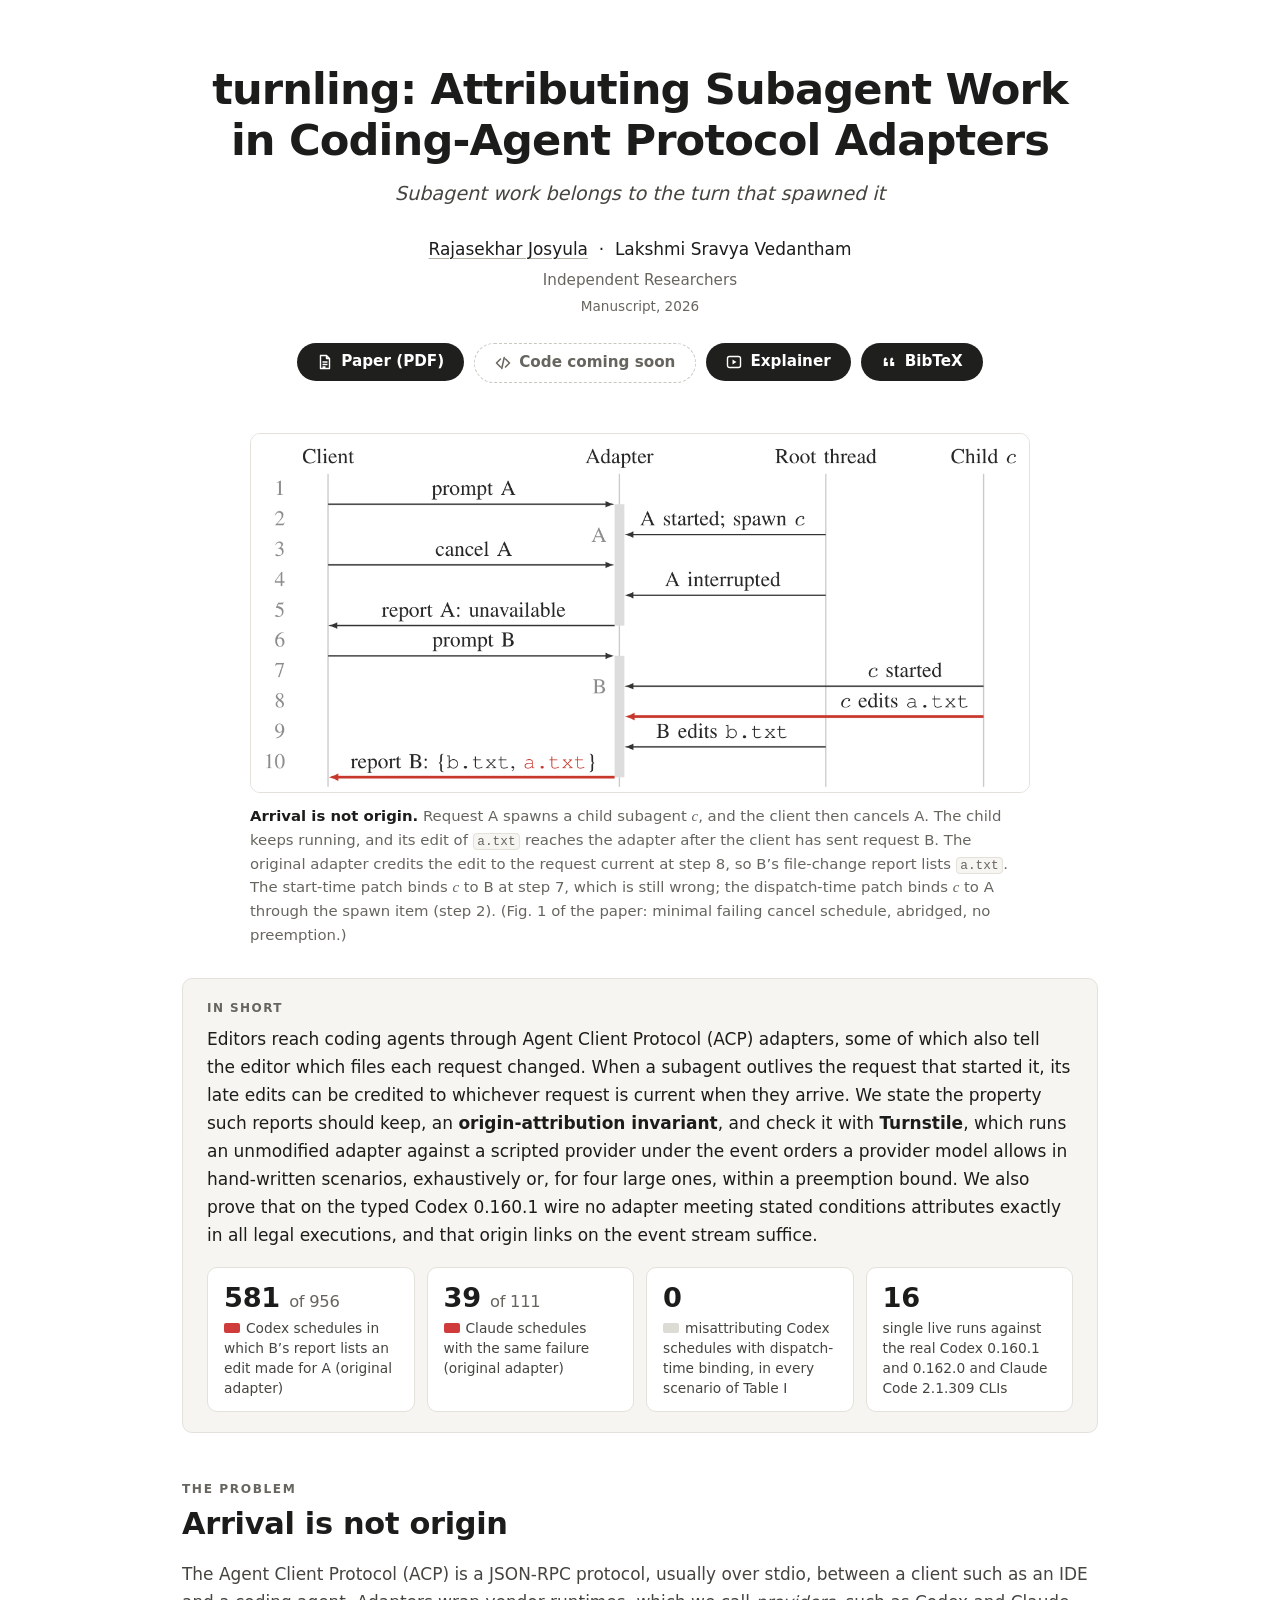
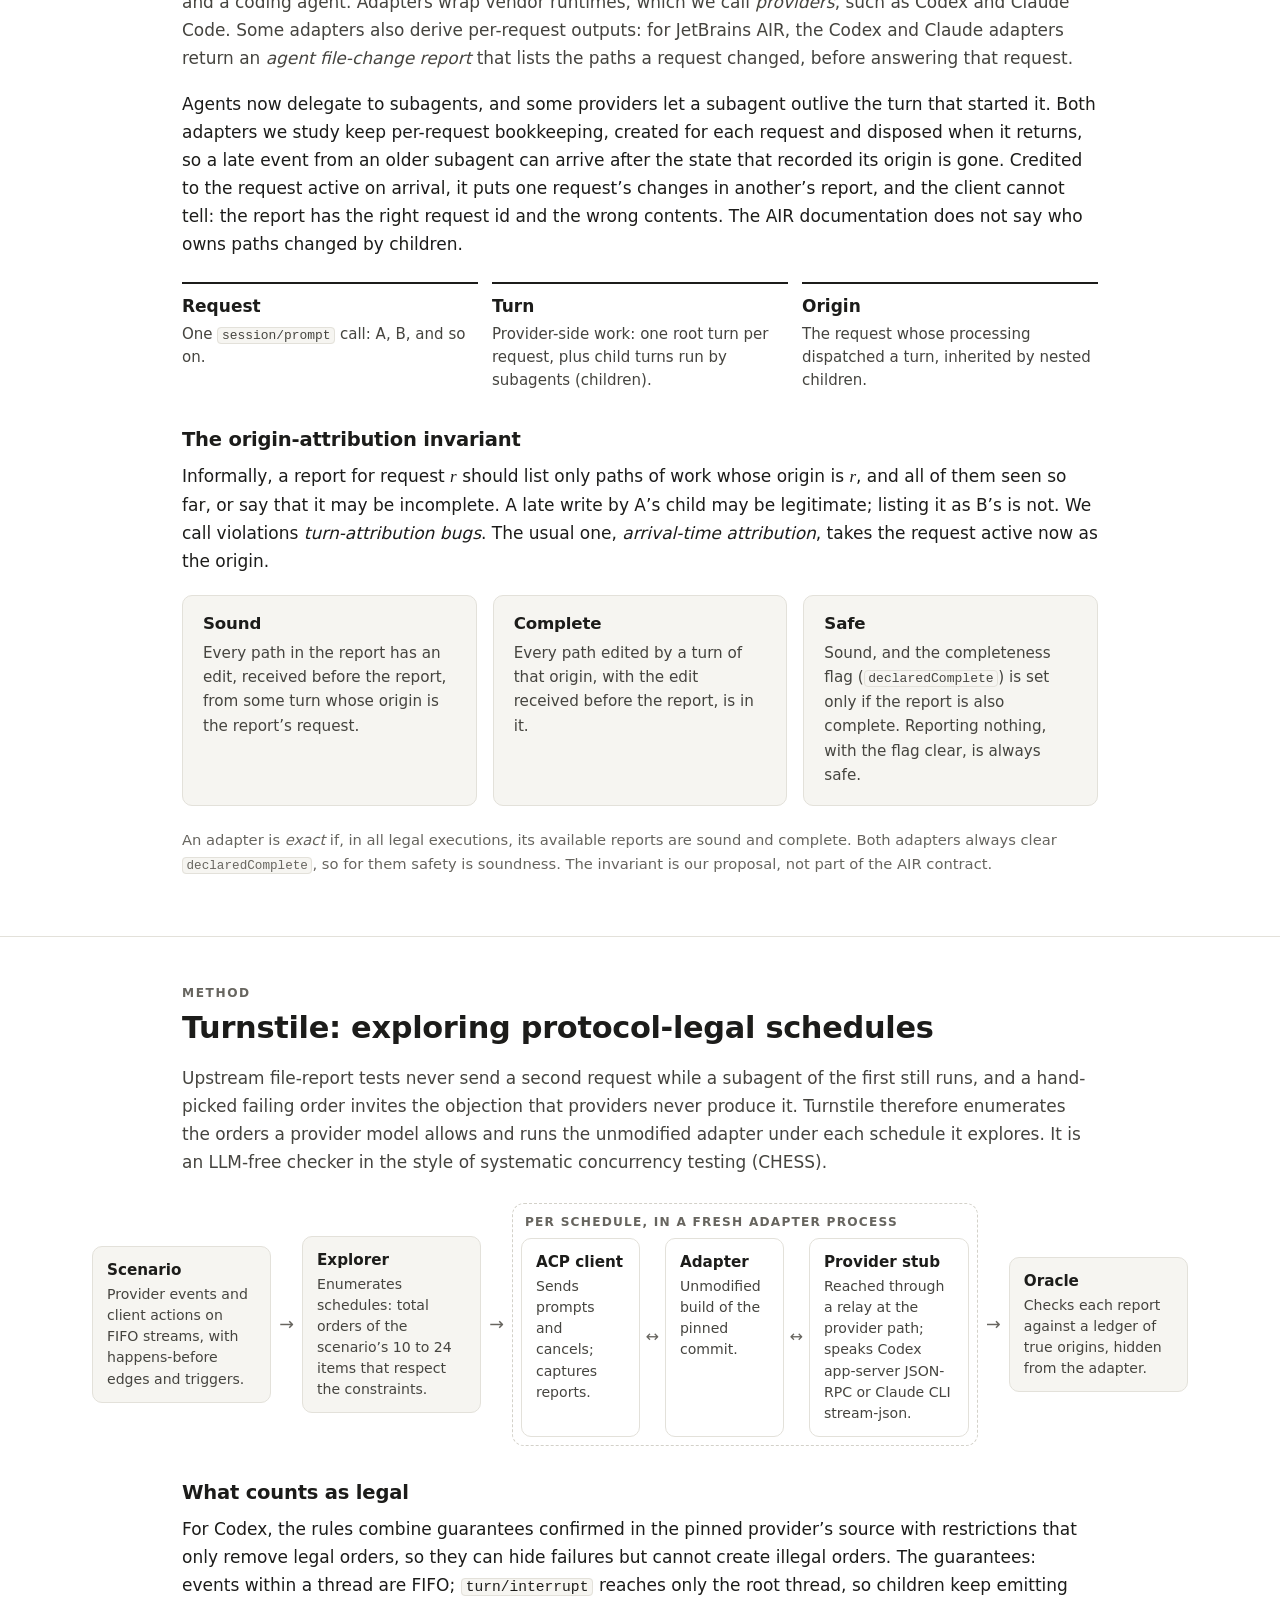
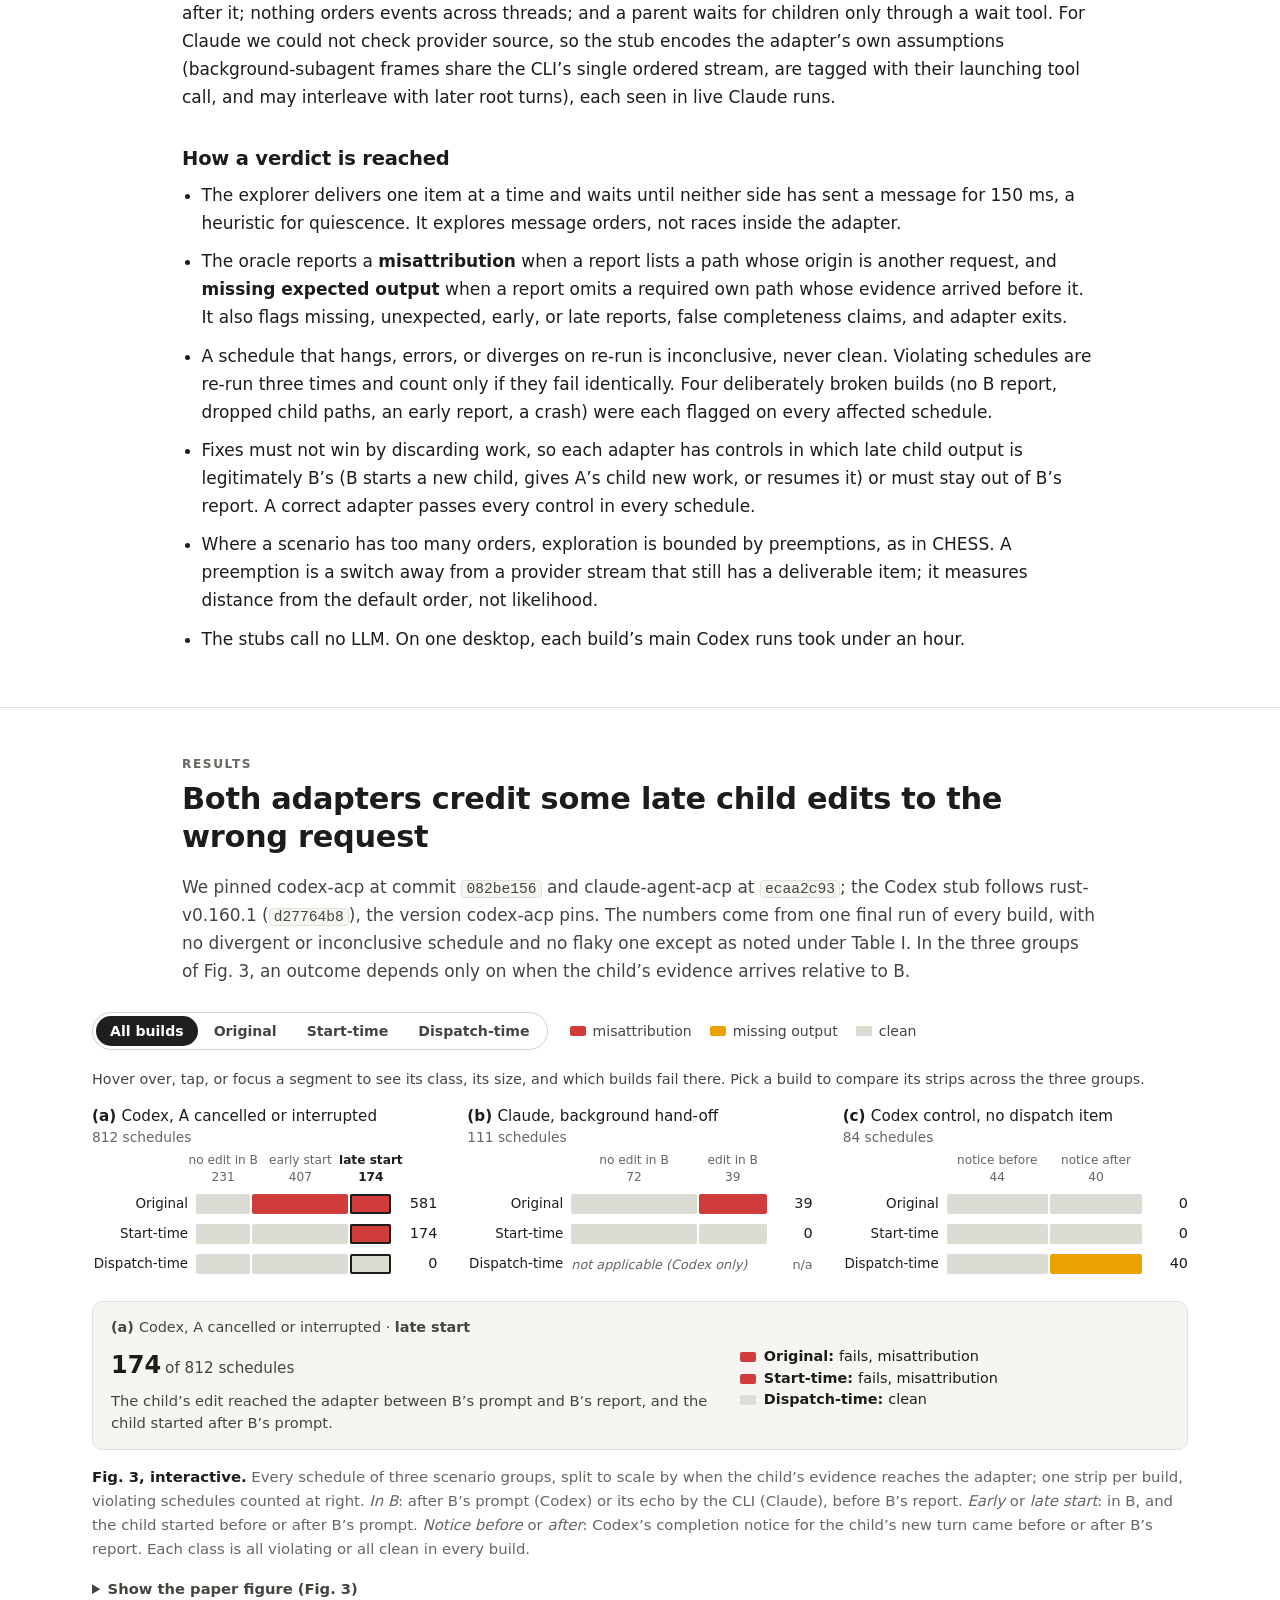
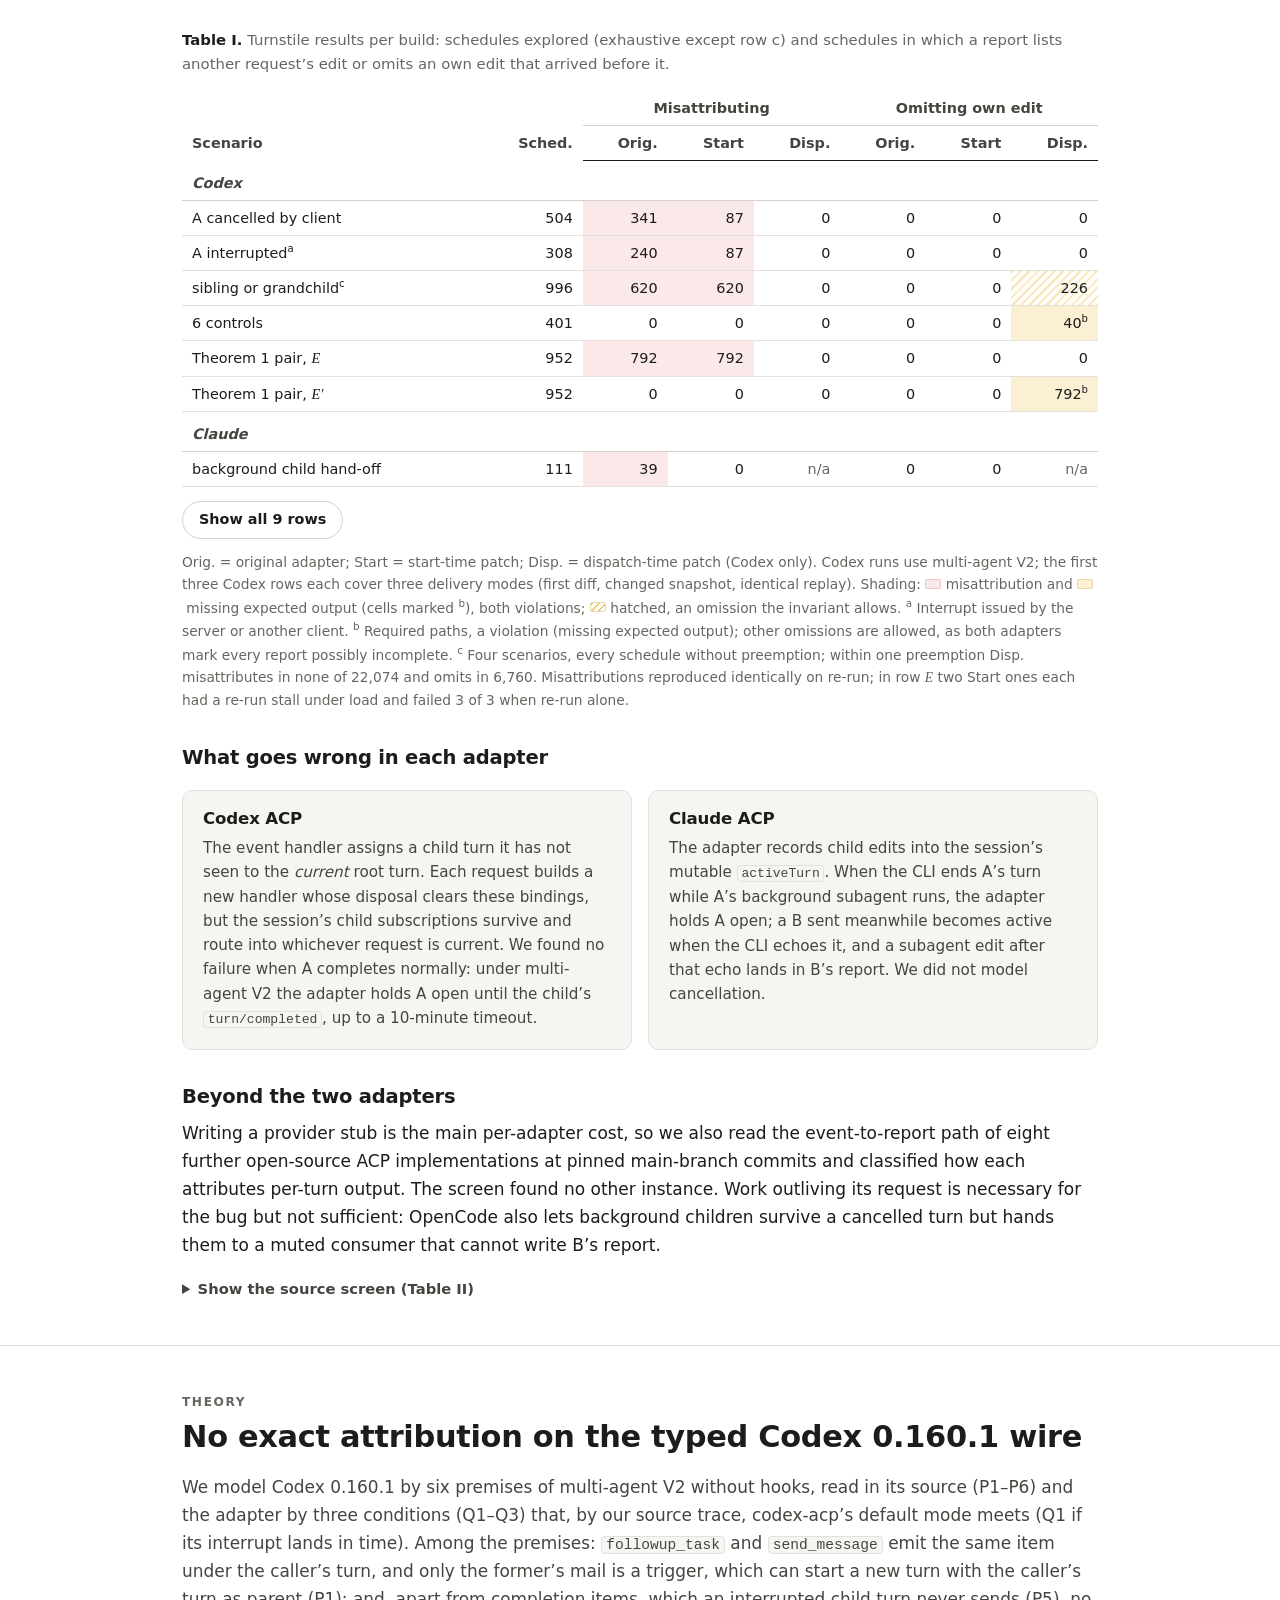
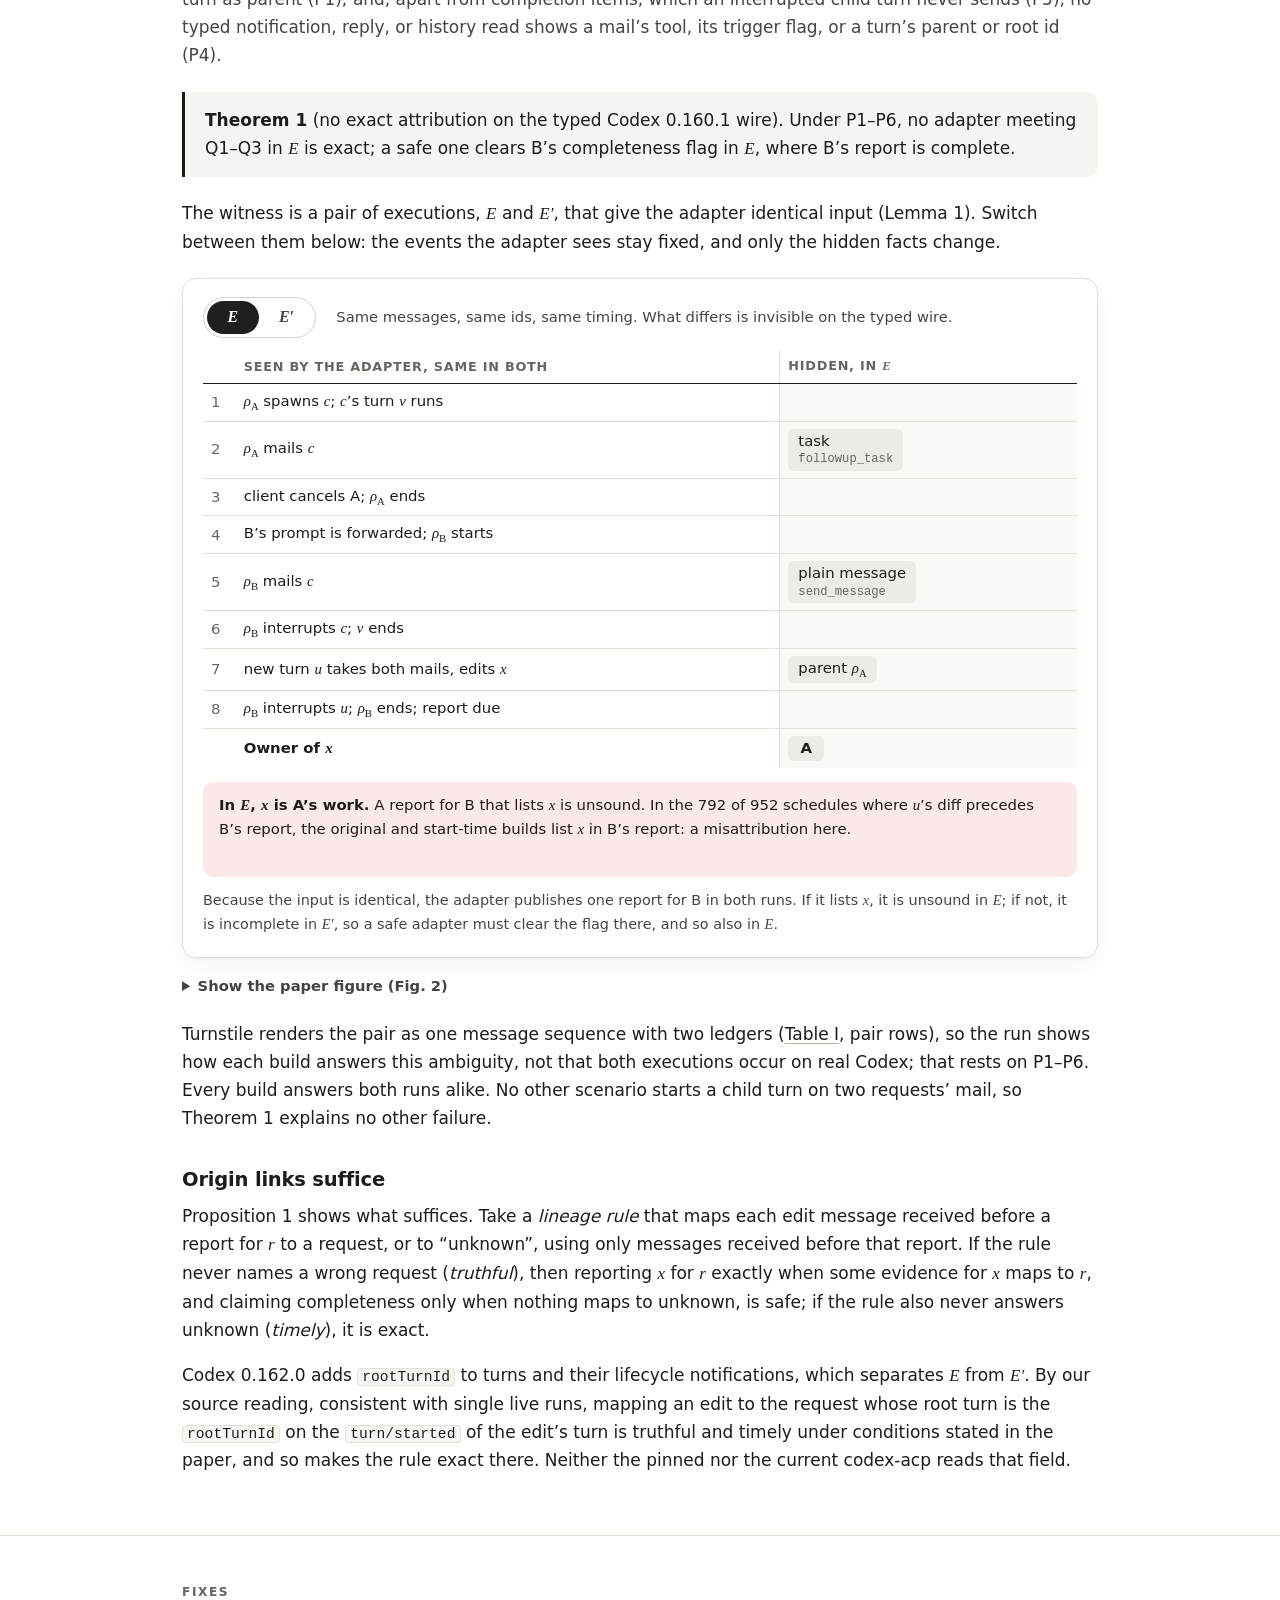
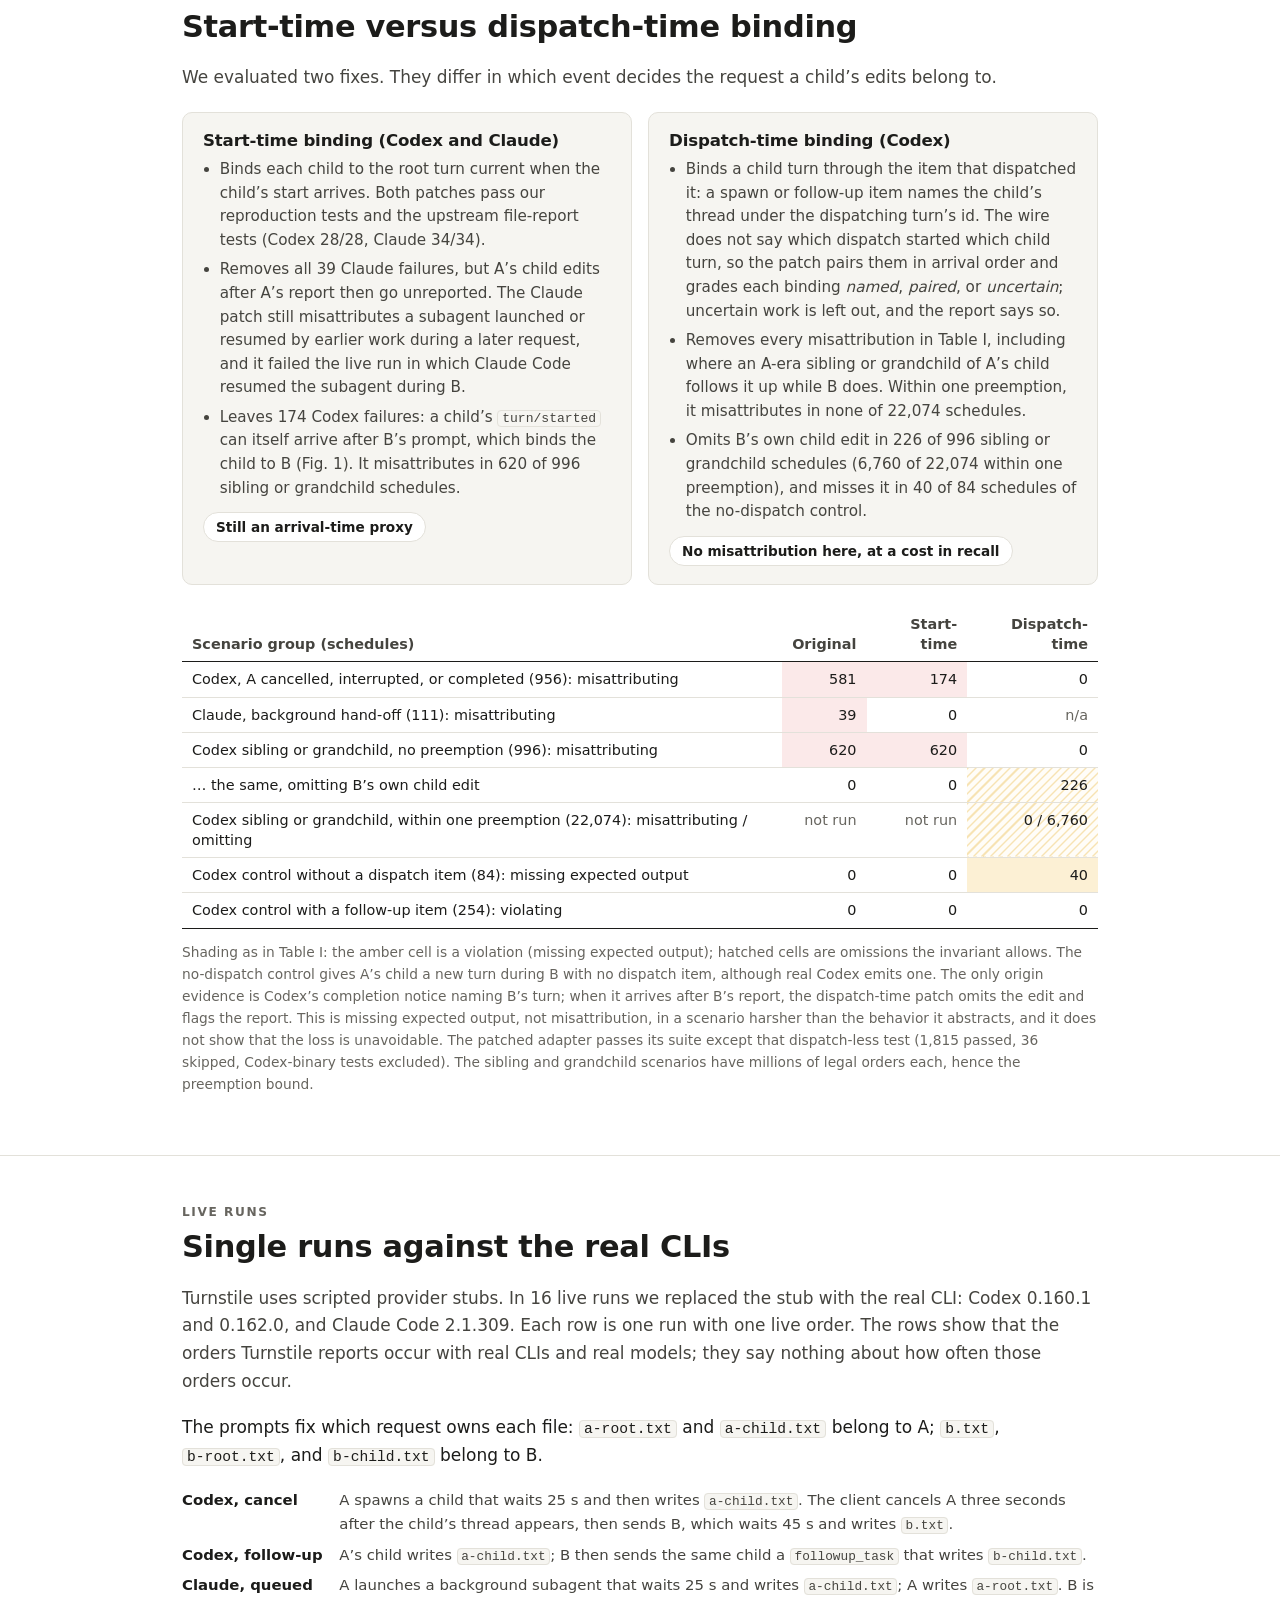
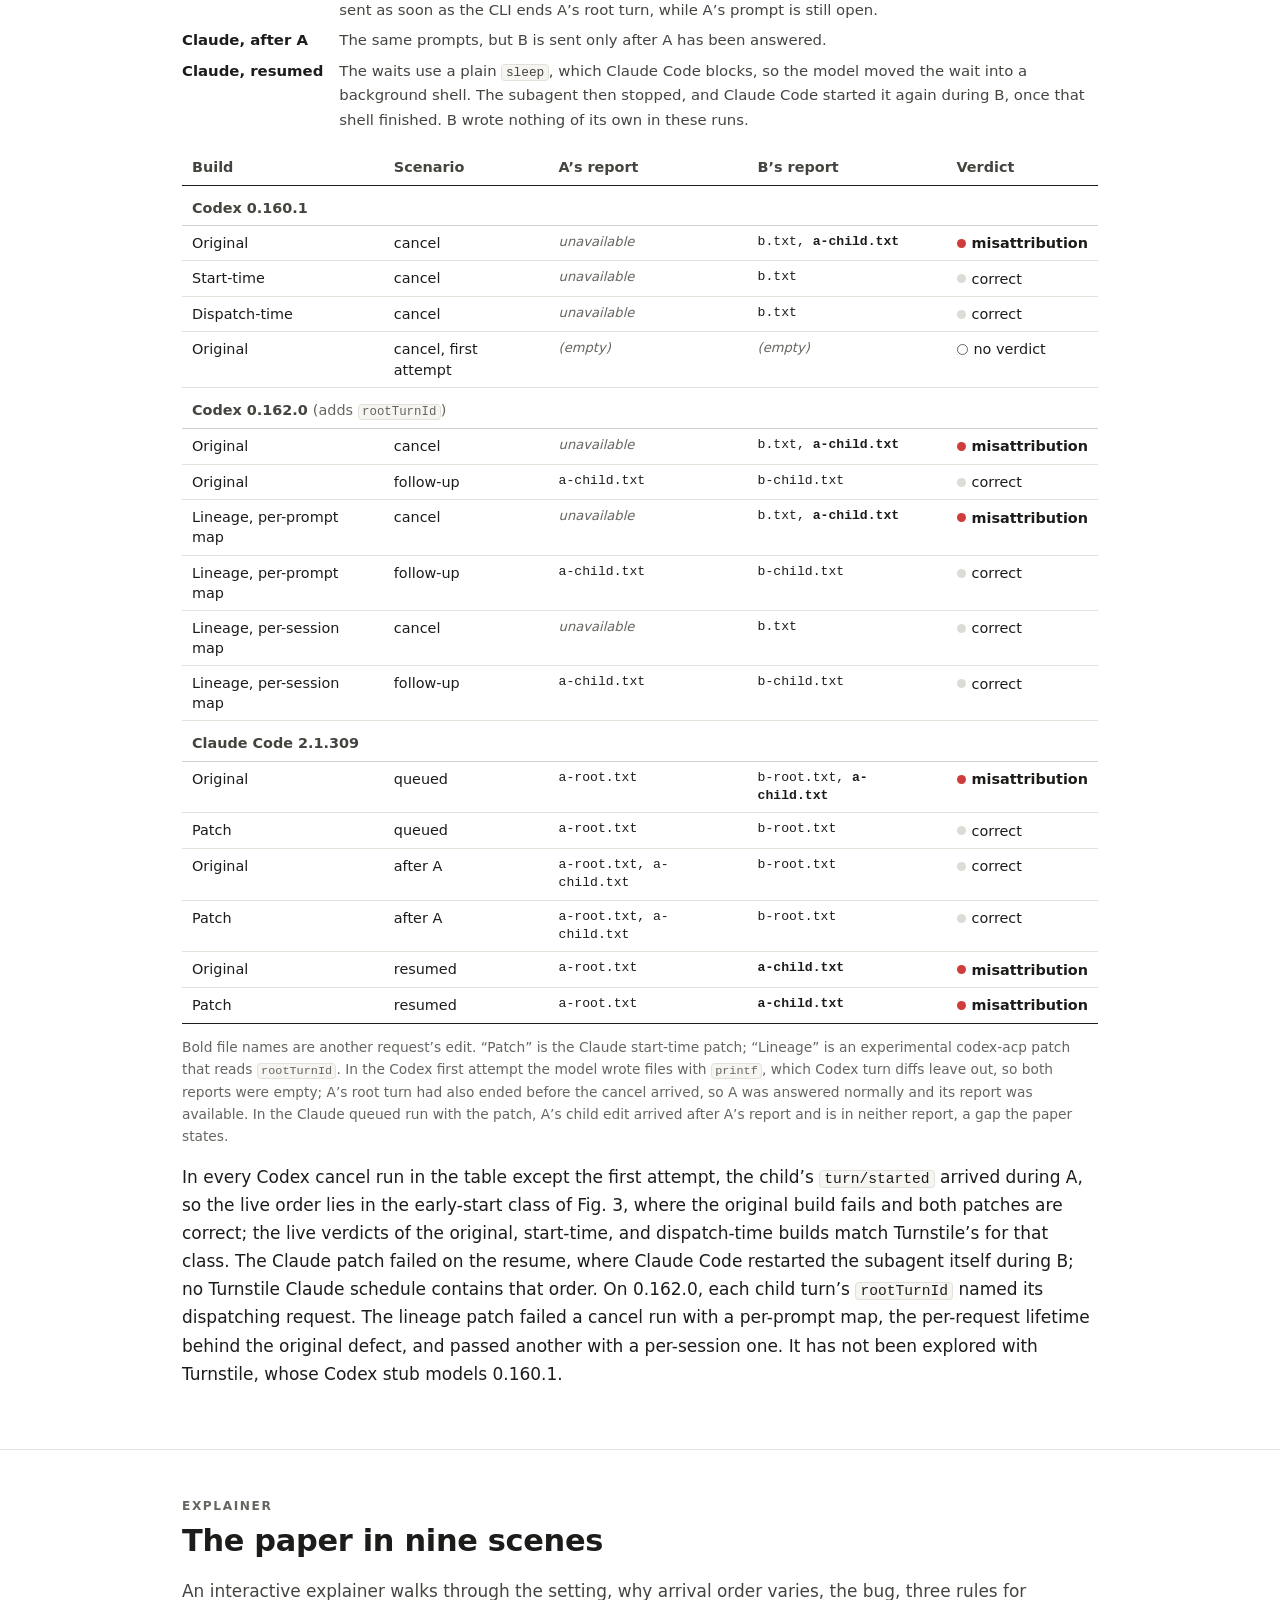
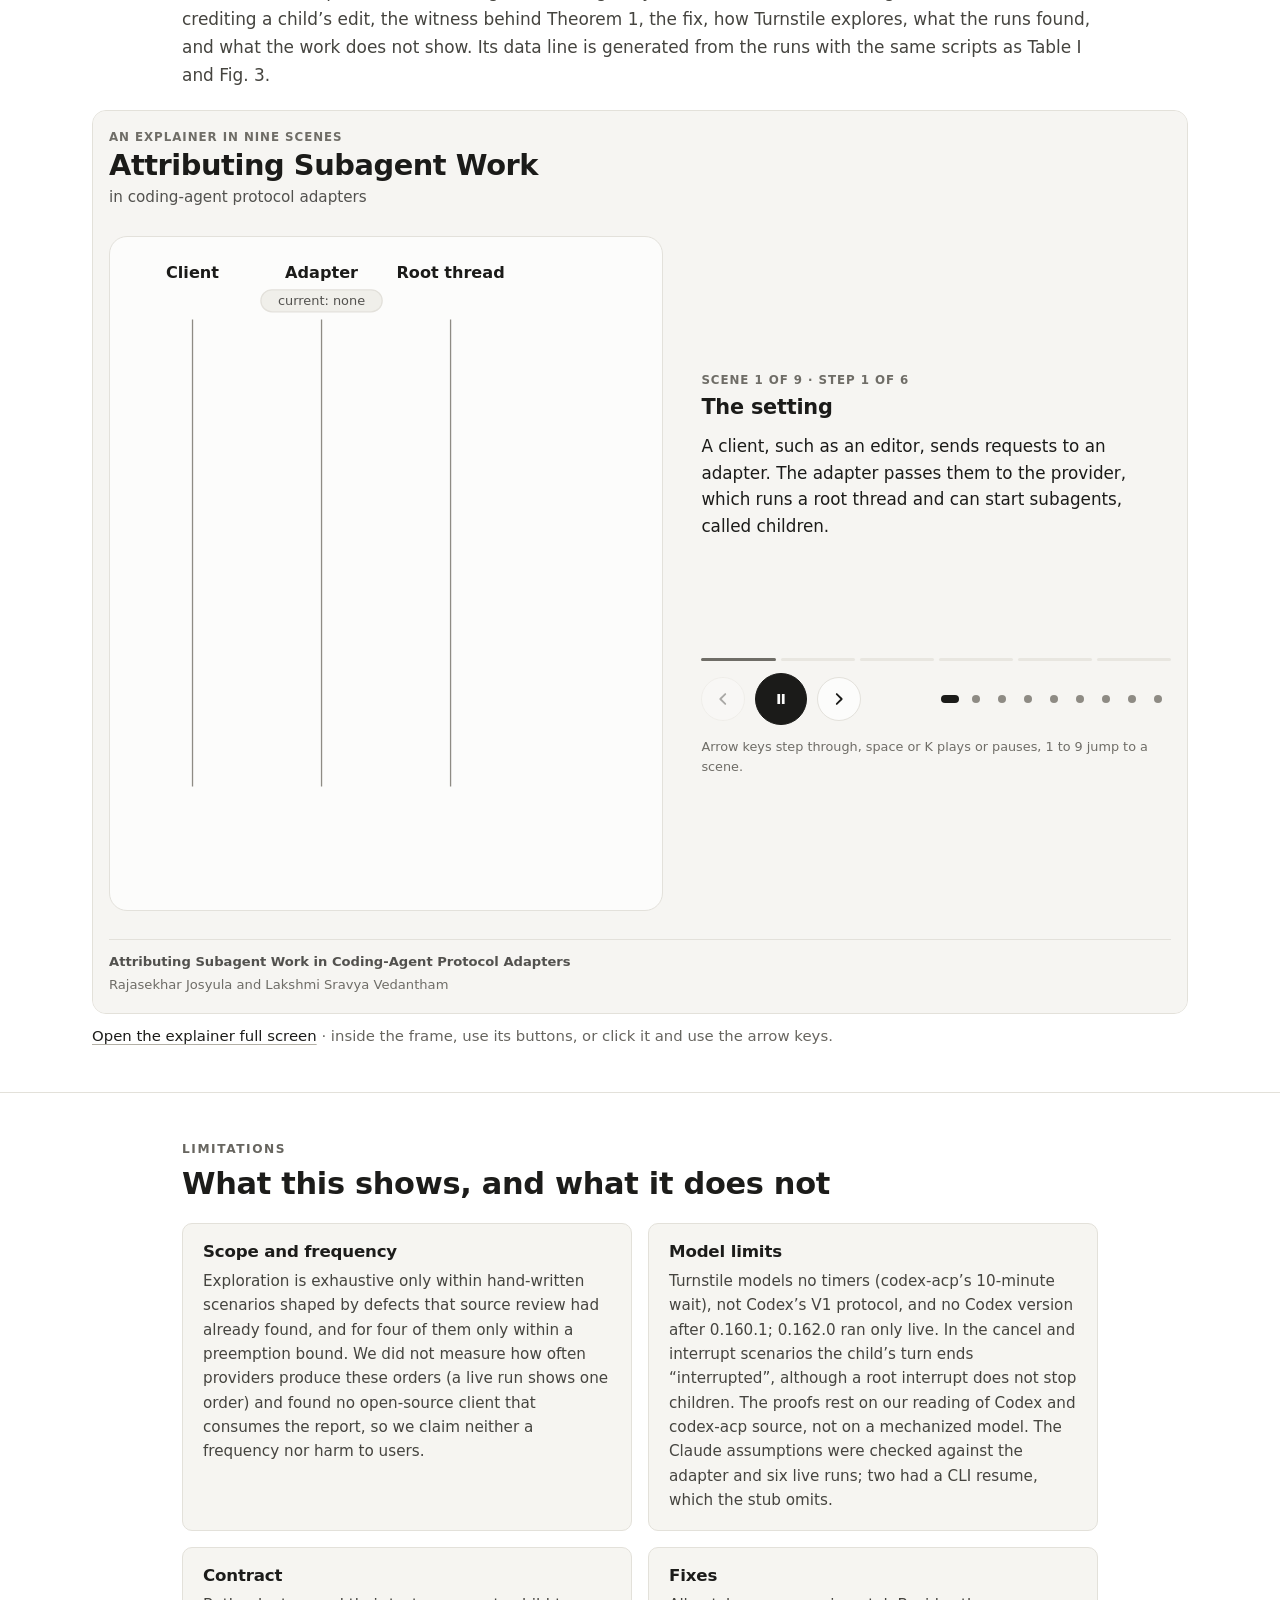
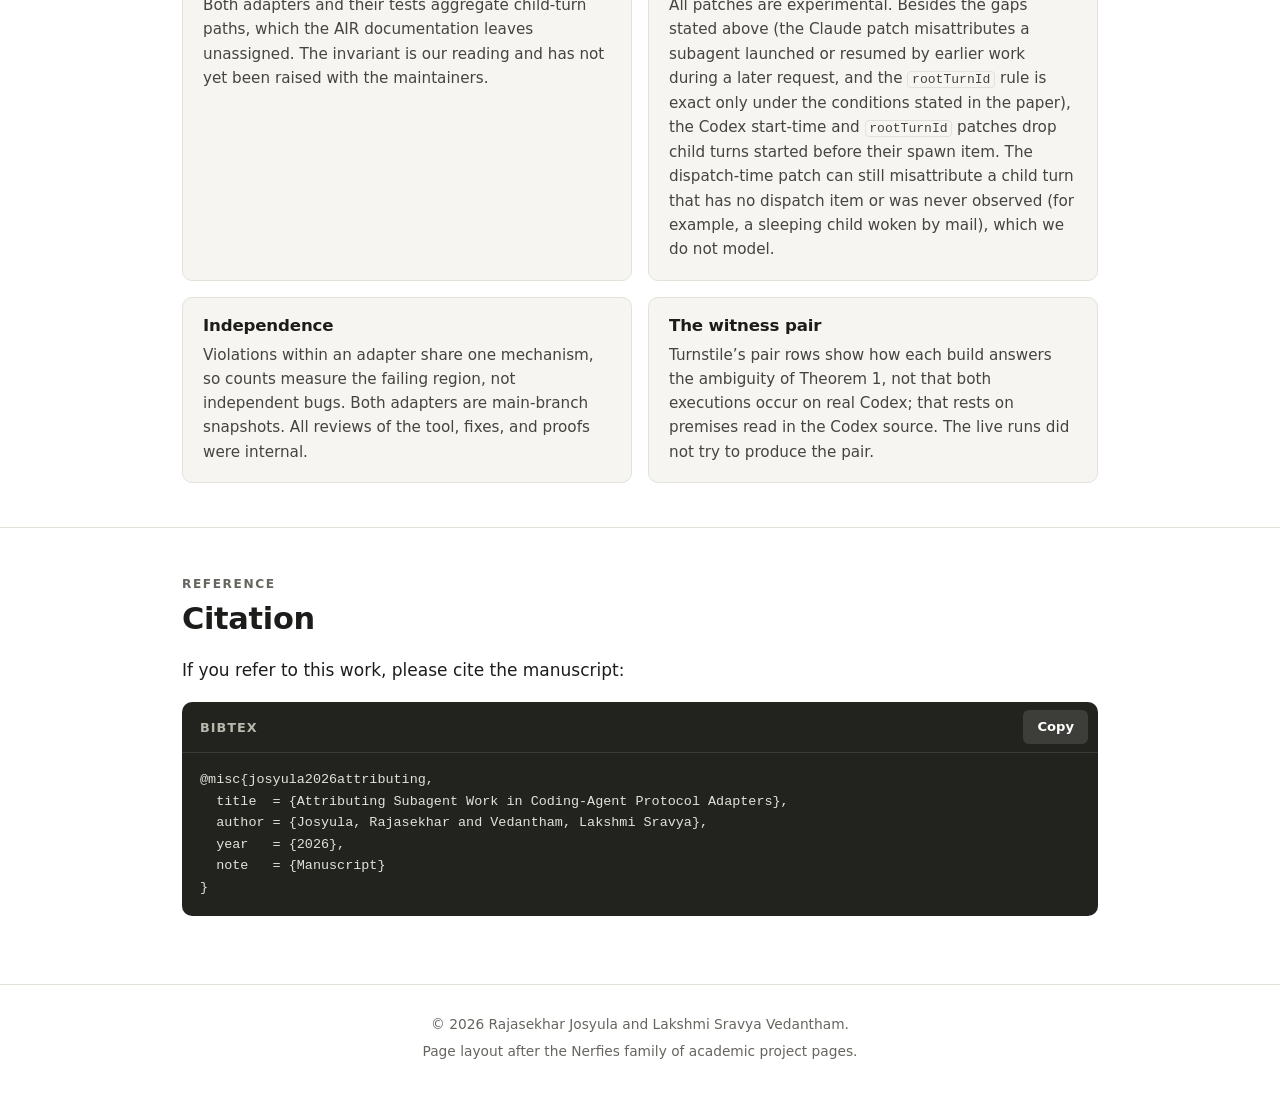
==== index.html @ 1c8c40a1 "Project page for turnling" ====
<!DOCTYPE html>
<html lang="en">
<head>
<meta charset="utf-8">
<meta name="viewport" content="width=device-width, initial-scale=1, viewport-fit=cover">
<meta name="color-scheme" content="light">
<meta name="referrer" content="no-referrer">
<title>turnling: Attributing Subagent Work in Coding-Agent Protocol Adapters</title>
<meta name="description" content="When a subagent outlives the request that started it, a coding-agent protocol adapter can credit its edits to a later request. We state an origin-attribution invariant, check two ACP adapters with Turnstile, prove a limit and a sufficient condition, and evaluate two fixes.">
<meta property="og:title" content="turnling: Attributing Subagent Work in Coding-Agent Protocol Adapters">
<meta property="og:description" content="An edit made for request A appears in B’s report in 581 of 956 Codex schedules and 39 of 111 Claude schedules on the original ACP adapters.">
<link rel="icon" href="data:image/svg+xml,%3Csvg xmlns='http://www.w3.org/2000/svg' viewBox='0 0 16 16'%3E%3Crect x='1' y='6' width='9' height='4' rx='1' fill='%23DCDBD4'/%3E%3Crect x='11' y='6' width='4' height='4' rx='1' fill='%23D03B3B'/%3E%3C/svg%3E">
<style>
:root {
  color-scheme: light;
  --ink: #1c1c1a;
  --ink-2: #45443f;
  --muted: #67655f;
  --border: #e3e1da;
  --hair: #d3d1c9;
  --surface: #ffffff;
  --soft: #f6f5f1;
  --mis: #D03B3B;
  --miss: #EDA100;
  --ok: #DCDBD4;
  --mis-soft: #fbe9e9;
  --miss-soft: #fcf0d4;
  --radius: 10px;
  --maxw: 960px;
  --maxw-wide: 1140px;
  --sans: -apple-system, BlinkMacSystemFont, "Segoe UI", system-ui, Roboto, "Helvetica Neue", Arial, "Noto Sans", sans-serif;
  --mono: ui-monospace, "SF Mono", SFMono-Regular, Menlo, Consolas, "Liberation Mono", monospace;
}
* { box-sizing: border-box; }
html { -webkit-text-size-adjust: 100%; text-size-adjust: 100%; }
@media (prefers-reduced-motion: no-preference) { html { scroll-behavior: smooth; } }
body {
  margin: 0;
  font-family: var(--sans);
  font-size: 17px;
  line-height: 1.65;
  color: var(--ink);
  background: var(--surface);
  -webkit-font-smoothing: antialiased;
  overflow-wrap: break-word;
}
.container { max-width: var(--maxw); margin: 0 auto; padding: 0 22px; }
.container.wide { max-width: var(--maxw-wide); }
a { color: var(--ink); text-decoration: underline; text-decoration-color: #b3b0a6; text-underline-offset: 0.18em; text-decoration-thickness: 1px; }
a:hover { text-decoration-color: var(--ink); }
:focus-visible { outline: 3px solid #1c1c1a; outline-offset: 2px; border-radius: 3px; }
h1, h2, h3, h4 { line-height: 1.25; font-weight: 650; letter-spacing: -0.01em; }
h2 { font-size: 1.9rem; margin: 0 0 0.6em; }
h3 { font-size: 1.22rem; margin: 1.8em 0 0.5em; }
p { margin: 0 0 1em; }
code { font-family: var(--mono); font-size: 0.86em; background: var(--soft); border: 1px solid var(--border); border-radius: 4px; padding: 0 0.28em; white-space: nowrap; }
.math { font-family: Georgia, "Times New Roman", serif; font-style: italic; white-space: nowrap; }
.math sub { font-style: normal; font-size: 0.72em; }
.sr-only { position: absolute; width: 1px; height: 1px; padding: 0; margin: -1px; overflow: hidden; clip: rect(0 0 0 0); white-space: nowrap; border: 0; }
.skip { position: absolute; left: 12px; top: -60px; background: var(--ink); color: #fff; padding: 8px 14px; border-radius: 8px; z-index: 10; text-decoration: none; }
.skip:focus { top: 12px; }
.muted { color: var(--muted); }

/* ---------- hero ---------- */
.hero { text-align: center; padding: 64px 0 16px; }
.hero .title { font-size: clamp(1.7rem, 3.6vw, 2.7rem); margin: 0 auto 12px; max-width: 980px; font-weight: 700; letter-spacing: -0.02em; line-height: 1.18; }
.hero .title .name, .hero .title .nb { white-space: nowrap; }
.hero .title { text-wrap: balance; }
.hero .subtitle { font-size: 1.2rem; color: var(--ink-2); font-style: italic; margin: 0 0 26px; }
.authors { font-size: 1.06rem; margin: 0 auto 4px; }
.affils { font-size: 0.95rem; color: var(--muted); margin: 0 0 2px; }
.status { font-size: 0.85rem; color: var(--muted); margin: 0 0 26px; }
.hero-links { display: flex; flex-wrap: wrap; gap: 10px; justify-content: center; margin: 0; padding: 0; list-style: none; }
.btn {
  display: inline-flex; align-items: center; gap: 8px;
  padding: 9px 20px; border-radius: 999px;
  background: #1f1f1d; color: #fff; font-size: 0.95rem; font-weight: 600; line-height: 1.3;
  text-decoration: none;
}
.btn:hover { background: #000; color: #fff; }
.btn svg { width: 16px; height: 16px; flex: none; }

/* ---------- teaser ---------- */
.teaser { padding-top: 34px; }
.teaser figure { margin: 0; }
.fig1 { max-width: 780px; margin: 0 auto; }
.fig1-frame { display: block; overflow: hidden; background: #fff; border: 1px solid var(--border); border-radius: var(--radius); }
.fig1-frame img { display: block; width: 100%; height: auto; }
.fig1-zoom, .fig1-zoom[hidden] { display: none; }
.figure-caption { font-size: 0.93rem; color: var(--muted); margin: 12px auto 0; max-width: 780px; line-height: 1.6; }
.figure-caption b { color: var(--ink); }
.tldr { background: var(--soft); border: 1px solid var(--border); border-radius: var(--radius); padding: 20px 24px; margin: 30px 0 0; }
.label { display: block; font-size: 0.75rem; font-weight: 700; letter-spacing: 0.12em; text-transform: uppercase; color: var(--muted); margin-bottom: 6px; }
.tiles { display: grid; grid-template-columns: repeat(4, minmax(0, 1fr)); gap: 12px; margin: 18px 0 0; padding: 0; list-style: none; }
.tile { border: 1px solid var(--border); border-radius: var(--radius); padding: 14px 16px 12px; background: var(--surface); }
.tile .v { display: block; font-size: 1.7rem; font-weight: 650; line-height: 1.15; letter-spacing: -0.01em; }
.tile .v small { font-size: 0.6em; font-weight: 500; color: var(--muted); }
.tile .d { display: block; font-size: 0.86rem; color: var(--ink-2); line-height: 1.45; margin-top: 6px; }
.tile .d .sw { margin-right: 6px; vertical-align: 0; }

/* ---------- sections ---------- */
main section { padding: 46px 0 8px; }
main section + section { border-top: 1px solid var(--border); margin-top: 36px; }
.kicker { display: block; font-size: 0.76rem; font-weight: 700; letter-spacing: 0.13em; text-transform: uppercase; color: var(--muted); margin-bottom: 6px; }
.lead { font-size: 1.06rem; color: var(--ink-2); }
.terms { display: grid; grid-template-columns: repeat(3, minmax(0, 1fr)); gap: 14px; margin: 24px 0; }
.terms div { border-top: 2px solid var(--ink); padding-top: 8px; }
.terms dt { font-weight: 700; }
.terms dd { margin: 2px 0 0; font-size: 0.94rem; color: var(--ink-2); line-height: 1.55; }
.cards { display: grid; grid-template-columns: repeat(3, minmax(0, 1fr)); gap: 16px; margin: 20px 0 22px; }
.cards.two { grid-template-columns: repeat(2, minmax(0, 1fr)); }
.card { border: 1px solid var(--border); border-radius: var(--radius); padding: 18px 20px; background: var(--soft); }
.card h4 { margin: 0 0 6px; font-size: 1.04rem; }
.card p { margin: 0; font-size: 0.95rem; color: var(--ink-2); line-height: 1.6; }
.card ul { margin: 6px 0 0; padding-left: 1.1em; font-size: 0.95rem; color: var(--ink-2); line-height: 1.55; }
.card li + li { margin-top: 6px; }
.card .tag { display: inline-block; margin-top: 12px; font-size: 0.85rem; font-weight: 600; color: var(--ink); background: var(--surface); border: 1px solid var(--border); border-radius: 999px; padding: 3px 12px; }
.note { font-size: 0.92rem; color: var(--muted); }
.theorem { border-left: 3px solid var(--ink); background: var(--soft); border-radius: 0 var(--radius) var(--radius) 0; padding: 14px 20px; margin: 22px 0; }
.theorem p { margin: 0; }

/* ---------- pipeline ---------- */
.pipe { display: grid; grid-template-columns: 1fr auto 1fr auto 2.6fr auto 1fr; align-items: stretch; gap: 8px; margin: 26px 0 8px; padding: 0; list-style: none; }
.pipe .step { border: 1px solid var(--border); border-radius: var(--radius); padding: 12px 14px; background: var(--soft); font-size: 0.88rem; line-height: 1.5; color: var(--ink-2); }
.pipe .step b { display: block; color: var(--ink); font-size: 0.95rem; margin-bottom: 2px; }
.pipe .arrow { align-self: center; color: var(--muted); font-size: 1.1rem; }
.pipe > .step { align-self: center; }
.pipe .loop { border: 1px dashed var(--hair); border-radius: 12px; padding: 8px; display: grid; grid-template-columns: 1fr auto 1fr auto 1.35fr; gap: 6px; align-items: stretch; }
.pipe .loop .cap { grid-column: 1 / -1; font-size: 0.76rem; font-weight: 700; letter-spacing: 0.1em; text-transform: uppercase; color: var(--muted); padding: 0 4px; }
.pipe .loop .step { background: var(--surface); }
.pipe .loop .arrow { font-size: 1rem; }
ul.facts { padding-left: 1.15em; margin: 10px 0 0; }
ul.facts li { margin: 0 0 0.6em; }

/* ---------- Fig. 3, interactive ---------- */
.fig3 { margin: 26px 0 6px; position: relative; }
.f3-summary.probe { position: absolute; visibility: hidden; left: 0; top: 0; pointer-events: none; }
.f3-controls { display: flex; flex-wrap: wrap; align-items: center; gap: 10px 22px; margin-bottom: 18px; }
.seg-toggle { display: inline-flex; flex-wrap: wrap; border: 1px solid var(--hair); border-radius: 999px; padding: 3px; gap: 2px; background: var(--surface); }
.seg-toggle button { font: inherit; font-size: 0.88rem; font-weight: 600; color: var(--ink-2); background: transparent; border: 0; border-radius: 999px; padding: 6px 14px; cursor: pointer; line-height: 1.3; }
.seg-toggle button:hover { background: var(--soft); }
.seg-toggle button[aria-pressed="true"] { background: #1f1f1d; color: #fff; }
.legend { display: flex; flex-wrap: wrap; gap: 6px 18px; margin: 0; padding: 0; list-style: none; font-size: 0.88rem; color: var(--ink-2); }
.legend li { display: inline-flex; align-items: center; gap: 7px; }
.sw { display: inline-block; width: 16px; height: 10px; border-radius: 2px; background: var(--ok); flex: none; }
.sw.k-mis { background: var(--mis); }
.sw.k-miss { background: var(--miss); }
.sw.k-ok { background: var(--ok); }
.sw.k-na { background: transparent; border: 1px dashed var(--hair); }
.f3-panels { display: grid; grid-template-columns: repeat(auto-fit, minmax(min(340px, 100%), 1fr)); gap: 26px 30px; }
.f3-panel { min-width: 0; }
.f3-title { font-size: 0.95rem; margin: 0 0 6px; line-height: 1.4; }
.f3-total { display: block; color: var(--muted); font-size: 0.86rem; }
.f3-row { display: grid; grid-template-columns: 96px minmax(0, 1fr) 38px; align-items: center; gap: 8px; }
.f3-row .f3-seg { transition: opacity 0.15s ease; }
.f3-row.dim .f3-seg { opacity: 0.3; }
.f3-row.dim .f3-rl, .f3-row.dim .f3-cnt { color: var(--muted); }
.f3-rl { font-size: 0.84rem; text-align: right; color: var(--ink); line-height: 1.2; }
.f3-cnt { font-size: 0.9rem; text-align: right; font-variant-numeric: tabular-nums; }
.f3-track { display: flex; gap: 2px; min-width: 0; }
.f3-labels { align-items: flex-end; }
.f3-clab { min-width: 0; text-align: center; font-size: 0.76rem; color: var(--muted); line-height: 1.25; padding-bottom: 4px; display: flex; flex-direction: column; align-items: center; }
.f3-clab .f3-cname { display: block; white-space: nowrap; }
.f3-clab .f3-cn { display: block; margin-top: 2px; }
.f3-clab .f3-cn { font-variant-numeric: tabular-nums; }
.f3-clab.on { color: var(--ink); font-weight: 650; }
.f3-seg { flex-basis: 0; min-width: 0; height: 30px; padding: 5px 0; margin: 0; border: 0; background: transparent; cursor: pointer; display: block; }
.f3-fill { display: block; height: 100%; border-radius: 2px; background: var(--ok); transition: filter 0.1s ease; }
.f3-seg.k-mis .f3-fill { background: var(--mis); }
.f3-seg.k-miss .f3-fill { background: var(--miss); }
.f3-seg:hover .f3-fill { filter: brightness(0.9); }
.f3-seg.on .f3-fill { box-shadow: inset 0 0 0 2px var(--ink); }
.f3-seg:focus-visible { outline: 2px solid var(--ink); outline-offset: 1px; }
.f3-na .f3-track { min-height: 30px; align-items: center; }
.f3-natext { font-size: 0.8rem; color: var(--muted); font-style: italic; }
.f3-na .f3-cnt { color: var(--muted); font-size: 0.8rem; }
.f3-summary { font-size: 0.9rem; color: var(--ink-2); margin: 0; flex: 1 1 280px; }
.f3-detail { position: relative; margin-top: 22px; border: 1px solid var(--border); border-radius: var(--radius); background: var(--soft); padding: 14px 18px; }
.f3-detail.probe { position: absolute; visibility: hidden; left: 0; top: 0; pointer-events: none; margin: 0; }
.f3-hint { margin: 0; color: var(--muted); font-size: 0.92rem; }
.f3-dhead { margin: 0 0 6px; font-size: 0.9rem; color: var(--ink-2); }
.f3-dgrid { display: grid; grid-template-columns: minmax(0, 1.4fr) minmax(0, 1fr); gap: 4px 28px; }
.f3-dval { margin: 0; font-size: 0.95rem; color: var(--ink-2); }
.f3-dval strong { font-size: 1.5rem; color: var(--ink); font-weight: 650; margin-right: 4px; }
.f3-ddesc { margin: 4px 0 0; font-size: 0.92rem; color: var(--ink-2); line-height: 1.55; }
.f3-dbuilds { list-style: none; margin: 0; padding: 0; font-size: 0.9rem; }
.f3-dbuilds li { display: flex; align-items: baseline; gap: 8px; line-height: 1.5; }
.f3-dbuilds .sw { transform: translateY(1px); }
.f3-bn { font-weight: 600; }
.f3-wrap { position: relative; }
details.paperfig { margin: 16px 0 0; }
details.paperfig summary { cursor: pointer; color: var(--ink-2); font-size: 0.92rem; font-weight: 600; width: fit-content; }
details.paperfig img { display: block; width: 100%; height: auto; margin-top: 12px; border: 1px solid var(--border); border-radius: 8px; }
details.paperfig .figure-caption { margin: 8px 0 0; }

/* ---------- tables ---------- */
.table-wrap { overflow-x: auto; margin: 14px 0 4px; }
table { border-collapse: collapse; width: 100%; font-variant-numeric: tabular-nums; }
.tbl { font-size: 0.9rem; }
.tbl th, .tbl td { padding: 7px 10px; border-bottom: 1px solid var(--border); text-align: right; vertical-align: top; line-height: 1.4; }
.tbl thead th { font-weight: 650; color: var(--ink-2); border-bottom: 1px solid var(--ink); vertical-align: bottom; }
.tbl thead tr.top th { border-bottom: 0; }
.tbl thead tr.top th.grp { border-bottom: 1px solid var(--hair); text-align: center; }
.tbl th.l, .tbl td.l, .tbl tbody th { text-align: left; }
.tbl tbody th { font-weight: 400; }
.tbl tbody tr.sub th { font-style: italic; font-weight: 600; color: var(--ink-2); padding-top: 12px; border-bottom: 1px solid var(--hair); }
.tbl tbody tr:last-child th, .tbl tbody tr:last-child td { border-bottom: 1px solid var(--ink); }
.tbl td.m { background: var(--mis-soft); }
.tbl td.o { background: var(--miss-soft); }
.tbl td.oi { background: repeating-linear-gradient(135deg, #f7e3b3 0 1.5px, #fffdf8 1.5px 6px); }
.sw.k-oi { background: repeating-linear-gradient(135deg, #e9c46a 0 1.5px, #fffdf8 1.5px 5px); border: 1px solid #ead8ad; }
.sw.k-o { background: var(--miss-soft); border: 1px solid #ecd59c; }
.sw.k-m { background: var(--mis-soft); border: 1px solid #efc4c4; }
.tbl td.na { color: var(--muted); }
.tbl sup { font-size: 0.7em; line-height: 0; }
.tbl-caption { font-size: 0.93rem; color: var(--muted); margin: 26px 0 0; }
.tbl-caption b { color: var(--ink); }
.t1.collapsed tr.extra { display: none; }
.more { font: inherit; font-size: 0.9rem; font-weight: 600; color: var(--ink); background: var(--surface); border: 1px solid var(--hair); border-radius: 999px; padding: 6px 16px; cursor: pointer; margin: 10px 0 0; }
.more:hover { background: var(--soft); }
.footnotes { font-size: 0.86rem; color: var(--muted); margin: 12px 0 1.2em; line-height: 1.6; }
.footnotes sup { font-size: 0.75em; }
.t1 th.l { min-width: 9.5em; }

/* status chips (live runs) */
.chip { display: inline-flex; align-items: center; gap: 6px; white-space: nowrap; }
.chip::before { content: ""; width: 9px; height: 9px; border-radius: 50%; background: var(--ok); flex: none; }
.chip.k-mis { font-weight: 650; }
.chip.k-mis::before { background: var(--mis); }
.chip.k-none::before { background: transparent; border: 1px solid var(--muted); }
.live td, .live th { text-align: left; }
.live td.files { font-family: var(--mono); font-size: 0.82rem; }
.live td.files b { font-weight: 700; }
.live td.files .none { font-family: var(--sans); font-style: italic; color: var(--muted); }
.live tbody tr.sub th { font-style: normal; }
.live .sub .muted { font-weight: 400; }
dl.scen { display: grid; grid-template-columns: max-content minmax(0, 1fr); gap: 6px 16px; font-size: 0.93rem; margin: 18px 0; }
dl.scen dt { font-weight: 650; }
dl.scen dd { margin: 0; color: var(--ink-2); }

/* ---------- witness ---------- */
.witness { border: 1px solid var(--border); border-radius: 14px; padding: 18px 20px 20px; margin: 22px 0 10px; box-shadow: 0 1px 3px rgba(20, 20, 18, 0.05), 0 8px 24px rgba(20, 20, 18, 0.04); }
.w-top { display: flex; flex-wrap: wrap; align-items: center; justify-content: space-between; gap: 10px 20px; margin-bottom: 12px; }
.w-top p { margin: 0; font-size: 0.92rem; color: var(--ink-2); flex: 1 1 300px; }
.w-toggle button { min-width: 3.4em; font-size: 0.95rem; }
.w-toggle .math { font-size: 1.05em; }
.wt { font-size: 0.93rem; }
.wt th, .wt td { padding: 7px 8px; border-bottom: 1px solid var(--border); text-align: left; vertical-align: middle; line-height: 1.4; }
.wt thead th { font-size: 0.8rem; font-weight: 700; letter-spacing: 0.06em; text-transform: uppercase; color: var(--muted); border-bottom: 1px solid var(--ink); vertical-align: bottom; }
.wt .n { color: var(--muted); font-variant-numeric: tabular-nums; padding-right: 0; }
.wt .hidcol { background: #faf9f6; border-left: 1px solid var(--border); }
.wt thead .hidcol { background: transparent; }
.hidbox { display: inline-block; background: #ECEBE6; border-radius: 6px; padding: 2px 10px; }
.witness[data-exec="E"] .vep, .witness[data-exec="Ep"] .ve { display: none; }
.wt { table-layout: fixed; }
.wt col.c-n { width: 2.2em; }
.wt col.c-hid { width: 34%; }
.hidbox.owner { font-weight: 700; min-width: 2.4em; text-align: center; }
.hidbox .tool { display: block; font-family: var(--mono); font-size: 0.76rem; color: var(--muted); }
.wt tfoot th, .wt tfoot td { border-bottom: 0; border-top: 1px solid var(--ink); font-weight: 650; }
.flip { animation: flip 0.32s ease; }
@keyframes flip { 0% { transform: rotateX(90deg); opacity: 0.2; } 100% { transform: rotateX(0); opacity: 1; } }
.w-outs { display: grid; margin-top: 14px; }
.w-out { grid-area: 1 / 1; visibility: hidden; border-radius: var(--radius); padding: 12px 16px; font-size: 0.93rem; line-height: 1.6; }
.w-out p { margin: 0; }
.w-out p + p { margin-top: 6px; }
.w-out.e { background: var(--mis-soft); }
.w-out.ep { background: var(--miss-soft); }
.witness[data-exec="E"] .w-out.e, .witness[data-exec="Ep"] .w-out.ep { visibility: visible; }
.w-same { margin: 12px 0 0; font-size: 0.9rem; color: var(--ink-2); }

/* ---------- explainer ---------- */
.frame-wrap { margin: 20px 0 0; }
/* The explainer needs about 900 px of height at these widths; the frame is that tall, so it never
   scrolls inside. Below 981 px wide (and without JavaScript) the page shows a poster that opens it. */
.frame-wrap iframe { display: none; width: 100%; height: 904px; border: 1px solid var(--border); border-radius: 14px; background: #f6f5f2; color-scheme: light; }
.frame-wrap.live iframe { display: block; }
.frame-wrap.live .poster { display: none; }
.frame-wrap:not(.live) + .frame-links { display: none; }
.frame-links { margin: 10px 0 0; font-size: 0.93rem; }
.poster { display: grid; grid-template-columns: minmax(0, 1fr) minmax(0, 1.2fr); align-items: center; gap: 18px 28px; border: 1px solid var(--border); border-radius: 14px; background: #f6f5f2; padding: 22px 24px; color: var(--ink); text-decoration: none; }
.poster > svg { display: block; width: 100%; height: auto; }
.poster .p-eyebrow { display: block; font-size: 0.76rem; font-weight: 700; letter-spacing: 0.12em; text-transform: uppercase; color: var(--muted); margin-bottom: 4px; }
.poster .p-title { display: block; font-size: 1.15rem; font-weight: 650; line-height: 1.3; margin-bottom: 6px; }
.poster .p-text { display: block; font-size: 0.93rem; color: var(--ink-2); line-height: 1.55; margin-bottom: 14px; }
.poster .btn { width: fit-content; }
.poster:hover .btn { background: #000; }

/* ---------- limitations ---------- */
.limits { display: grid; grid-template-columns: repeat(2, minmax(0, 1fr)); gap: 16px; margin: 20px 0 0; }

/* ---------- citation ---------- */
.bib { margin: 18px 0 0; border-radius: var(--radius); overflow: hidden; background: #22231f; }
.bib-bar { display: flex; align-items: center; justify-content: space-between; gap: 12px; padding: 8px 10px 8px 18px; border-bottom: 1px solid #3a3b35; color: #b9b8ae; font-size: 0.8rem; font-weight: 600; letter-spacing: 0.08em; text-transform: uppercase; }
.copy { font: inherit; font-size: 0.82rem; letter-spacing: 0; text-transform: none; color: #fff; background: rgba(255, 255, 255, 0.12); border: 0; border-radius: 6px; padding: 6px 14px; cursor: pointer; }
.copy:hover { background: rgba(255, 255, 255, 0.22); }
.copy:focus-visible { outline-color: #fff; }
pre.bibtex { margin: 0; padding: 16px 18px 18px; color: #e3e2da; font-family: var(--mono); font-size: 0.84rem; line-height: 1.6; white-space: pre-wrap; overflow-wrap: anywhere; }

footer { border-top: 1px solid var(--border); margin-top: 60px; padding: 28px 0 44px; font-size: 0.86rem; color: var(--muted); text-align: center; }
footer p { margin: 0 0 4px; }

/* ---------- responsive ---------- */
@media (max-width: 980px) {
  .pipe { grid-template-columns: 1fr; }
  .pipe .arrow { justify-self: center; transform: rotate(90deg); line-height: 1; }
  .pipe .loop { grid-template-columns: 1fr; }
}
@media (max-width: 820px) {
  .tiles { grid-template-columns: repeat(2, minmax(0, 1fr)); }
  .cards, .cards.two, .limits, .terms { grid-template-columns: 1fr; }
  .f3-dgrid { grid-template-columns: 1fr; }
  .f3-dbuilds { margin-top: 8px; }
}
@media (max-width: 640px) {
  body { font-size: 16px; }
  .container { padding: 0 16px; }
  .hero { padding-top: 40px; }
  .hero .title .name { white-space: normal; }
  h2 { font-size: 1.5rem; }
  main section { padding-top: 36px; }
  .tldr { padding: 16px 16px; }
  .tile { padding: 12px 12px 10px; }
  .tile .v { font-size: 1.4rem; }
  .card { padding: 16px; }
  .witness { padding: 14px 12px 16px; }
  .wt { font-size: 0.86rem; }
  .wt th, .wt td { padding: 6px 5px; }
  .wt col.c-hid { width: 40%; }
  .wt col.c-n { width: 1.6em; }
  .hidbox { padding: 2px 6px; }
  .tbl { font-size: 0.8rem; }
  .tbl th, .tbl td { padding: 6px 4px; }
  .t1 th.l { min-width: 0; }
  dl.scen { grid-template-columns: 1fr; gap: 2px; }
  dl.scen dd { margin-bottom: 8px; }
  /* live runs: one compact block per run */
  .live thead { position: absolute; width: 1px; height: 1px; overflow: hidden; clip: rect(0 0 0 0); }
  .live, .live tbody { display: block; width: 100%; }
  .live tbody tr { display: grid; grid-template-columns: auto minmax(0, 1fr) auto; column-gap: 6px; align-items: baseline; padding: 8px 0; border-bottom: 1px solid var(--border); }
  .live tbody tr.sub { display: block; padding: 14px 0 4px; border-bottom: 1px solid var(--hair); }
  .live tbody tr.sub th { display: block; border: 0; padding: 0; }
  .live td { display: block; border: 0; padding: 0; }
  .live td:nth-child(1) { grid-column: 1; grid-row: 1; font-weight: 600; }
  .live td:nth-child(2) { grid-column: 2; grid-row: 1; color: var(--ink-2); }
  .live td:nth-child(2)::before { content: "\00b7\00a0"; }
  .live td:nth-child(5) { grid-column: 3; grid-row: 1; }
  .live td:nth-child(3) { grid-column: 1 / -1; grid-row: 2; }
  .live td:nth-child(4) { grid-column: 1 / -1; grid-row: 3; }
  .live td.files::before { content: attr(data-label) ": "; font-family: var(--sans); font-size: 0.8rem; color: var(--muted); }
  .live tbody tr:last-child td { border: 0; }
  .seg-toggle { display: grid; grid-template-columns: 1fr 1fr; border-radius: 16px; width: 100%; }
  .seg-toggle button { border-radius: 12px; }
  .w-toggle { display: inline-grid; width: auto; }
  .tbl.t1 { font-size: 0.74rem; }
  .t1 th, .t1 td { padding: 6px 3px; }
  .t1 thead tr.top th.grp { white-space: normal; }
  .f3-row { grid-template-columns: 92px minmax(0, 1fr) 34px; gap: 6px; }
  .poster { grid-template-columns: 1fr; padding: 18px 16px; }
  .poster > svg { max-width: 340px; }
  /* Fig. 1 on phones: an optional enlarged view that scrolls sideways */
  .fig1-scroll { overflow-x: auto; border-radius: var(--radius); }
  .fig1.zoomed .fig1-frame { width: 600px; }
  .fig1-zoom:not([hidden]) { display: inline-flex; }
  .fig1-zoom { align-items: center; gap: 6px; font: inherit; font-size: 0.86rem; font-weight: 600; color: var(--ink); background: var(--surface); border: 1px solid var(--hair); border-radius: 999px; padding: 4px 14px; margin: 10px 0 0; cursor: pointer; }
  .fig1-zoom svg { width: 14px; height: 14px; }
}
@media (max-width: 400px) {
  /* Table I: use the page margins so its eight columns fit without scrolling */
  .t1-wrap { margin-left: -12px; margin-right: -12px; }
}
@media (max-width: 359px) {
  .f3-clab .f3-cname { white-space: normal; }
  .f3-row { grid-template-columns: 84px minmax(0, 1fr) 30px; gap: 5px; }
  .f3-rl { font-size: 0.8rem; }
  .tbl.t1 { font-size: 0.7rem; }
  .t1 th, .t1 td { padding: 5px 2px; }
}
@media (prefers-reduced-motion: reduce) {
  *, *::before, *::after { transition: none !important; animation: none !important; }
}
.btn.btn-off { background: #fff; color: var(--muted, #6b6a64); border: 1px dashed #c9c7bf; cursor: default; }
</style>
</head>
<body>
<a class="skip" href="#main">Skip to content</a>

<header class="hero container wide">
  <h1 class="title"><span class="name">turnling</span>: Attributing Subagent Work in <span class="nb">Coding-Agent</span> Protocol Adapters</h1>
  <p class="subtitle">Subagent work belongs to the turn that spawned it</p>
  <p class="authors"><a href="https://qxlsz.com">Rajasekhar Josyula</a> &nbsp;&middot;&nbsp; Lakshmi Sravya Vedantham</p>
  <p class="affils">Independent Researchers</p>
  <p class="status">Manuscript, 2026</p>
  <ul class="hero-links">
    <li><a class="btn" href="paper.pdf"><svg viewBox="0 0 16 16" aria-hidden="true"><path d="M3.5 1.5h6l3 3v10h-9z M9.5 1.5v3h3 M5.5 8h5 M5.5 10.5h5 M5.5 13h3" fill="none" stroke="currentColor" stroke-width="1.4" stroke-linejoin="round"/></svg>Paper (PDF)</a></li>
    <li><span class="btn btn-off" title="The code repository is private until the paper is reviewed"><svg viewBox="0 0 16 16" aria-hidden="true"><path d="M5.5 4 1.5 8l4 4 M10.5 4l4 4-4 4 M9.2 2.5 6.8 13.5" fill="none" stroke="currentColor" stroke-width="1.5" stroke-linecap="round" stroke-linejoin="round"/></svg>Code coming soon</span></li>
    <li><a class="btn" href="explainer.html"><svg viewBox="0 0 16 16" aria-hidden="true"><rect x="1.5" y="2.5" width="13" height="11" rx="2" fill="none" stroke="currentColor" stroke-width="1.4"/><path d="M6.5 5.5v5l4-2.5z" fill="currentColor"/></svg>Explainer</a></li>
    <li><a class="btn" href="#citation"><svg viewBox="0 0 16 16" aria-hidden="true"><path d="M5 3.5c-1.4.2-2.2 1-2.2 2.6V12h4V8H4.6c0-1.3.4-1.8 1.4-2z M11.4 3.5c-1.4.2-2.2 1-2.2 2.6V12h4V8H11c0-1.3.4-1.8 1.4-2z" fill="currentColor"/></svg>BibTeX</a></li>
  </ul>
</header>

<div class="teaser container wide">
  <figure>
    <div class="fig1" id="fig1">
      <div class="fig1-scroll"><div class="fig1-frame">
        <img src="assets/fig1.png" width="1277" height="588" alt="Sequence diagram with four lifelines: client, adapter, root thread, and child c. The client sends prompt A; the root thread reports A started and spawns c; the client cancels A; A is interrupted and A's report is unavailable; the client sends prompt B; then c's start (step 7) and c's edit of a.txt (step 8) reach the adapter; B edits b.txt; and the adapter publishes B's report as b.txt and a.txt.">
      </div></div>
      <button type="button" class="fig1-zoom" id="fig1-zoom" aria-controls="fig1" aria-pressed="false" hidden><svg viewBox="0 0 16 16" aria-hidden="true"><circle cx="7" cy="7" r="4.5" fill="none" stroke="currentColor" stroke-width="1.5"/><path d="M10.4 10.4 14 14 M5 7h4 M7 5v4" fill="none" stroke="currentColor" stroke-width="1.5" stroke-linecap="round"/></svg><span>Enlarge figure</span></button>
    </div>
    <figcaption class="figure-caption">
      <b>Arrival is not origin.</b> Request A spawns a child subagent <span class="math">c</span>, and the client then cancels A. The child keeps running, and its edit of <code>a.txt</code> reaches the adapter after the client has sent request B. The original adapter credits the edit to the request current at step 8, so B’s file-change report lists <code>a.txt</code>. The start-time patch binds <span class="math">c</span> to B at step 7, which is still wrong; the dispatch-time patch binds <span class="math">c</span> to A through the spawn item (step 2). (Fig. 1 of the paper: minimal failing cancel schedule, abridged, no preemption.)
    </figcaption>
  </figure>
</div>

<div class="container">
  <div class="tldr">
    <span class="label">In short</span>
    Editors reach coding agents through Agent Client Protocol (ACP) adapters, some of which also tell the editor which files each request changed. When a subagent outlives the request that started it, its late edits can be credited to whichever request is current when they arrive. We state the property such reports should keep, an <b>origin-attribution invariant</b>, and check it with <b>Turnstile</b>, which runs an unmodified adapter against a scripted provider under the event orders a provider model allows in hand-written scenarios, exhaustively or, for four large ones, within a preemption bound. We also prove that on the typed Codex 0.160.1 wire no adapter meeting stated conditions attributes exactly in all legal executions, and that origin links on the event stream suffice.
    <ul class="tiles">
      <li class="tile"><span class="v">581 <small>of 956</small></span><span class="d"><span class="sw k-mis" aria-hidden="true"></span>Codex schedules in which B’s report lists an edit made for A (original adapter)</span></li>
      <li class="tile"><span class="v">39 <small>of 111</small></span><span class="d"><span class="sw k-mis" aria-hidden="true"></span>Claude schedules with the same failure (original adapter)</span></li>
      <li class="tile"><span class="v">0</span><span class="d"><span class="sw k-ok" aria-hidden="true"></span>misattributing Codex schedules with dispatch-time binding, in every scenario of Table I</span></li>
      <li class="tile"><span class="v">16</span><span class="d">single live runs against the real Codex 0.160.1 and 0.162.0 and Claude Code 2.1.309 CLIs</span></li>
    </ul>
  </div>
</div>

<main id="main">

<section id="problem">
  <div class="container">
    <span class="kicker">The problem</span>
    <h2>Arrival is not origin</h2>
    <p class="lead">The Agent Client Protocol (ACP) is a JSON-RPC protocol, usually over stdio, between a client such as an IDE and a coding agent. Adapters wrap vendor runtimes, which we call <em>providers</em>, such as Codex and Claude Code. Some adapters also derive per-request outputs: for JetBrains AIR, the Codex and Claude adapters return an <em>agent file-change report</em> that lists the paths a request changed, before answering that request.</p>
    <p>Agents now delegate to subagents, and some providers let a subagent outlive the turn that started it. Both adapters we study keep per-request bookkeeping, created for each request and disposed when it returns, so a late event from an older subagent can arrive after the state that recorded its origin is gone. Credited to the request active on arrival, it puts one request’s changes in another’s report, and the client cannot tell: the report has the right request id and the wrong contents. The AIR documentation does not say who owns paths changed by children.</p>
    <dl class="terms">
      <div><dt>Request</dt><dd>One <code>session/prompt</code> call: A, B, and so on.</dd></div>
      <div><dt>Turn</dt><dd>Provider-side work: one root turn per request, plus child turns run by subagents (children).</dd></div>
      <div><dt>Origin</dt><dd>The request whose processing dispatched a turn, inherited by nested children.</dd></div>
    </dl>

    <h3>The origin-attribution invariant</h3>
    <p>Informally, a report for request <span class="math">r</span> should list only paths of work whose origin is <span class="math">r</span>, and all of them seen so far, or say that it may be incomplete. A late write by A’s child may be legitimate; listing it as B’s is not. We call violations <em>turn-attribution bugs</em>. The usual one, <em>arrival-time attribution</em>, takes the request active now as the origin.</p>
    <div class="cards">
      <div class="card"><h4>Sound</h4><p>Every path in the report has an edit, received before the report, from some turn whose origin is the report’s request.</p></div>
      <div class="card"><h4>Complete</h4><p>Every path edited by a turn of that origin, with the edit received before the report, is in it.</p></div>
      <div class="card"><h4>Safe</h4><p>Sound, and the completeness flag (<code>declaredComplete</code>) is set only if the report is also complete. Reporting nothing, with the flag clear, is always safe.</p></div>
    </div>
    <p class="note">An adapter is <em>exact</em> if, in all legal executions, its available reports are sound and complete. Both adapters always clear <code>declaredComplete</code>, so for them safety is soundness. The invariant is our proposal, not part of the AIR contract.</p>
  </div>
</section>

<section id="turnstile">
  <div class="container">
    <span class="kicker">Method</span>
    <h2>Turnstile: exploring protocol-legal schedules</h2>
    <p class="lead">Upstream file-report tests never send a second request while a subagent of the first still runs, and a hand-picked failing order invites the objection that providers never produce it. Turnstile therefore enumerates the orders a provider model allows and runs the unmodified adapter under each schedule it explores. It is an LLM-free checker in the style of systematic concurrency testing (CHESS).</p>
  </div>
  <div class="container wide">
    <ol class="pipe" aria-label="How Turnstile checks one adapter">
      <li class="step"><b>Scenario</b>Provider events and client actions on FIFO streams, with happens-before edges and triggers.</li>
      <li class="arrow" aria-hidden="true">&rarr;</li>
      <li class="step"><b>Explorer</b>Enumerates schedules: total orders of the scenario’s 10 to 24 items that respect the constraints.</li>
      <li class="arrow" aria-hidden="true">&rarr;</li>
      <li class="loop">
        <span class="cap">Per schedule, in a fresh adapter process</span>
        <span class="step"><b>ACP client</b>Sends prompts and cancels; captures reports.</span>
        <span class="arrow" aria-hidden="true">&harr;</span>
        <span class="step"><b>Adapter</b>Unmodified build of the pinned commit.</span>
        <span class="arrow" aria-hidden="true">&harr;</span>
        <span class="step"><b>Provider stub</b>Reached through a relay at the provider path; speaks Codex app-server JSON-RPC or Claude CLI stream-json.</span>
      </li>
      <li class="arrow" aria-hidden="true">&rarr;</li>
      <li class="step"><b>Oracle</b>Checks each report against a ledger of true origins, hidden from the adapter.</li>
    </ol>
  </div>
  <div class="container">
    <h3>What counts as legal</h3>
    <p>For Codex, the rules combine guarantees confirmed in the pinned provider’s source with restrictions that only remove legal orders, so they can hide failures but cannot create illegal orders. The guarantees: events within a thread are FIFO; <code>turn/interrupt</code> reaches only the root thread, so children keep emitting after it; nothing orders events across threads; and a parent waits for children only through a wait tool. For Claude we could not check provider source, so the stub encodes the adapter’s own assumptions (background-subagent frames share the CLI’s single ordered stream, are tagged with their launching tool call, and may interleave with later root turns), each seen in live Claude runs.</p>
    <h3>How a verdict is reached</h3>
    <ul class="facts">
      <li>The explorer delivers one item at a time and waits until neither side has sent a message for 150&nbsp;ms, a heuristic for quiescence. It explores message orders, not races inside the adapter.</li>
      <li>The oracle reports a <b>misattribution</b> when a report lists a path whose origin is another request, and <b>missing expected output</b> when a report omits a required own path whose evidence arrived before it. It also flags missing, unexpected, early, or late reports, false completeness claims, and adapter exits.</li>
      <li>A schedule that hangs, errors, or diverges on re-run is inconclusive, never clean. Violating schedules are re-run three times and count only if they fail identically. Four deliberately broken builds (no B report, dropped child paths, an early report, a crash) were each flagged on every affected schedule.</li>
      <li>Fixes must not win by discarding work, so each adapter has controls in which late child output is legitimately B’s (B starts a new child, gives A’s child new work, or resumes it) or must stay out of B’s report. A correct adapter passes every control in every schedule.</li>
      <li>Where a scenario has too many orders, exploration is bounded by preemptions, as in CHESS. A preemption is a switch away from a provider stream that still has a deliverable item; it measures distance from the default order, not likelihood.</li>
      <li>The stubs call no LLM. On one desktop, each build’s main Codex runs took under an hour.</li>
    </ul>
  </div>
</section>

<section id="results">
  <div class="container">
    <span class="kicker">Results</span>
    <h2>Both adapters credit some late child edits to the wrong request</h2>
    <p class="lead">We pinned codex-acp at commit <code>082be156</code> and claude-agent-acp at <code>ecaa2c93</code>; the Codex stub follows rust-v0.160.1 (<code>d27764b8</code>), the version codex-acp pins. The numbers come from one final run of every build, with no divergent or inconclusive schedule and no flaky one except as noted under Table I. In the three groups of Fig. 3, an outcome depends only on when the child’s evidence arrives relative to B.</p>
  </div>

  <div class="container wide">
    <div class="fig3" id="fig3">
      <div class="f3-controls">
        <div class="seg-toggle" role="group" aria-label="Highlight one build">
          <button type="button" data-build="all" aria-pressed="true">All builds</button>
          <button type="button" data-build="Original" aria-pressed="false">Original</button>
          <button type="button" data-build="Start-time" aria-pressed="false">Start-time</button>
          <button type="button" data-build="Dispatch-time" aria-pressed="false">Dispatch-time</button>
        </div>
        <ul class="legend" aria-label="Legend">
          <li><span class="sw k-mis" aria-hidden="true"></span>misattribution</li>
          <li><span class="sw k-miss" aria-hidden="true"></span>missing output</li>
          <li><span class="sw k-ok" aria-hidden="true"></span>clean</li>
        </ul>
      </div>
      <p class="f3-summary" id="f3-summary" aria-live="polite"></p>
      <div class="f3-wrap">
        <div class="f3-panels" id="f3-panels" style="margin-top:14px"></div>
        <div class="f3-detail" id="f3-detail" aria-live="polite"></div>
      </div>
      <noscript><img src="assets/fig3.png" alt="Fig. 3 of the paper: outcome strips per build for three scenario groups." style="width:100%;height:auto"></noscript>
    </div>
    <p class="figure-caption" style="max-width:none;margin:16px 0 0">
      <b>Fig. 3, interactive.</b> Every schedule of three scenario groups, split to scale by when the child’s evidence reaches the adapter; one strip per build, violating schedules counted at right. <em>In B</em>: after B’s prompt (Codex) or its echo by the CLI (Claude), before B’s report. <em>Early</em> or <em>late start</em>: in B, and the child started before or after B’s prompt. <em>Notice before</em> or <em>after</em>: Codex’s completion notice for the child’s new turn came before or after B’s report. Each class is all violating or all clean in every build.
    </p>
    <details class="paperfig">
      <summary>Show the paper figure (Fig. 3)</summary>
      <img src="assets/fig3.png" width="2610" height="284" loading="lazy" alt="Fig. 3 of the paper: for Codex with A cancelled or interrupted (812 schedules), the original build fails in 581 and the start-time build in 174, the dispatch-time build in none; for the Claude hand-off (111), the original fails in 39 and the patch in none; for the Codex control without a dispatch item (84), only the dispatch-time build fails, in 40, with missing output.">
    </details>
  </div>

  <div class="container">
    <p class="tbl-caption"><b>Table I.</b> Turnstile results per build: schedules explored (exhaustive except row c) and schedules in which a report lists another request’s edit or omits an own edit that arrived before it.</p>
    <div class="table-wrap t1-wrap">
      <table class="tbl t1" id="t1">
        <caption class="sr-only">Table I. Turnstile results per build</caption>
        <thead>
          <tr class="top"><th class="l" rowspan="2" scope="col">Scenario</th><th rowspan="2" scope="col">Sched.</th><th class="grp" colspan="3" scope="colgroup">Misattributing</th><th class="grp" colspan="3" scope="colgroup">Omitting own edit</th></tr>
          <tr><th scope="col">Orig.</th><th scope="col">Start</th><th scope="col">Disp.</th><th scope="col">Orig.</th><th scope="col">Start</th><th scope="col">Disp.</th></tr>
        </thead>
        <tbody>
          <tr class="sub"><th colspan="8" scope="rowgroup">Codex</th></tr>
          <tr><th scope="row">A cancelled by client</th><td>504</td><td class="m">341</td><td class="m">87</td><td>0</td><td>0</td><td>0</td><td>0</td></tr>
          <tr><th scope="row">A interrupted<sup>a</sup></th><td>308</td><td class="m">240</td><td class="m">87</td><td>0</td><td>0</td><td>0</td><td>0</td></tr>
          <tr class="extra"><th scope="row">A completed</th><td>144</td><td>0</td><td>0</td><td>0</td><td>0</td><td>0</td><td>0</td></tr>
          <tr><th scope="row">sibling or grandchild<sup>c</sup></th><td>996</td><td class="m">620</td><td class="m">620</td><td>0</td><td>0</td><td>0</td><td class="oi">226</td></tr>
          <tr><th scope="row">6 controls</th><td>401</td><td>0</td><td>0</td><td>0</td><td>0</td><td>0</td><td class="o">40<sup>b</sup></td></tr>
          <tr><th scope="row">Theorem 1 pair, <span class="math">E</span></th><td>952</td><td class="m">792</td><td class="m">792</td><td>0</td><td>0</td><td>0</td><td>0</td></tr>
          <tr><th scope="row">Theorem 1 pair, <span class="math">E&prime;</span></th><td>952</td><td>0</td><td>0</td><td>0</td><td>0</td><td>0</td><td class="o">792<sup>b</sup></td></tr>
          <tr class="sub"><th colspan="8" scope="rowgroup">Claude</th></tr>
          <tr><th scope="row">background child hand-off</th><td>111</td><td class="m">39</td><td>0</td><td class="na">n/a</td><td>0</td><td>0</td><td class="na">n/a</td></tr>
          <tr class="extra"><th scope="row">2 controls</th><td>30</td><td>0</td><td>0</td><td class="na">n/a</td><td>0</td><td>0</td><td class="na">n/a</td></tr>
        </tbody>
      </table>
    </div>
    <button type="button" class="more" id="t1-more" aria-controls="t1" aria-expanded="false" hidden>Show all 9 rows</button>
    <p class="footnotes">Orig. = original adapter; Start = start-time patch; Disp. = dispatch-time patch (Codex only). Codex runs use multi-agent V2; the first three Codex rows each cover three delivery modes (first diff, changed snapshot, identical replay). Shading: <span class="sw k-m" aria-hidden="true"></span>&nbsp;misattribution and <span class="sw k-o" aria-hidden="true"></span>&nbsp;missing expected output (cells marked <sup>b</sup>), both violations; <span class="sw k-oi" aria-hidden="true"></span>&nbsp;hatched, an omission the invariant allows. <sup>a</sup>&nbsp;Interrupt issued by the server or another client. <sup>b</sup>&nbsp;Required paths, a violation (missing expected output); other omissions are allowed, as both adapters mark every report possibly incomplete. <sup>c</sup>&nbsp;Four scenarios, every schedule without preemption; within one preemption Disp. misattributes in none of 22,074 and omits in 6,760. Misattributions reproduced identically on re-run; in row <span class="math">E</span> two Start ones each had a re-run stall under load and failed 3 of 3 when re-run alone.</p>

    <h3>What goes wrong in each adapter</h3>
    <div class="cards two">
      <div class="card"><h4>Codex ACP</h4><p>The event handler assigns a child turn it has not seen to the <em>current</em> root turn. Each request builds a new handler whose disposal clears these bindings, but the session’s child subscriptions survive and route into whichever request is current. We found no failure when A completes normally: under multi-agent V2 the adapter holds A open until the child’s <code>turn/completed</code>, up to a 10-minute timeout.</p></div>
      <div class="card"><h4>Claude ACP</h4><p>The adapter records child edits into the session’s mutable <code>activeTurn</code>. When the CLI ends A’s turn while A’s background subagent runs, the adapter holds A open; a B sent meanwhile becomes active when the CLI echoes it, and a subagent edit after that echo lands in B’s report. We did not model cancellation.</p></div>
    </div>

    <h3>Beyond the two adapters</h3>
    <p>Writing a provider stub is the main per-adapter cost, so we also read the event-to-report path of eight further open-source ACP implementations at pinned main-branch commits and classified how each attributes per-turn output. The screen found no other instance. Work outliving its request is necessary for the bug but not sufficient: OpenCode also lets background children survive a cancelled turn but hands them to a muted consumer that cannot write B’s report.</p>
    <details class="paperfig">
      <summary>Show the source screen (Table II)</summary>
      <div class="table-wrap">
        <table class="tbl">
          <caption class="sr-only">Table II. Source screen of ACP implementations</caption>
          <thead><tr><th class="l" scope="col">System</th><th class="l" scope="col">Attribution (guard)</th></tr></thead>
          <tbody>
            <tr><th scope="row">Codex ACP<sup>*</sup></th><td class="l">arrival-time</td></tr>
            <tr><th scope="row">Claude ACP<sup>*</sup></th><td class="l">arrival-time (child edits)</td></tr>
            <tr><th scope="row">Muse ACP</th><td class="l">explicit turn id</td></tr>
            <tr><th scope="row">Gemini CLI</th><td class="l">prompt-local</td></tr>
            <tr><th scope="row">Pi ACP</th><td class="l">arrival window (settle, drain)</td></tr>
            <tr><th scope="row">OpenCode</th><td class="l">msg-id anchor (1 prompt, drain)</td></tr>
            <tr><th scope="row">Goose</th><td class="l">session snapshot (1 run, drain)</td></tr>
            <tr><th scope="row">fast-agent</th><td class="l">arrival window (lock, merge)</td></tr>
          </tbody>
        </table>
      </div>
      <p class="footnotes">A purposive sample. A guard means only that we found no reachable failing path. Codex, Claude, and Muse report AIR file changes, Pi ACP usage and files, the others usage. Mistral Vibe reports only a session total, Cline no per-turn output. Guarded implementations carry origin explicitly (Muse), keep state unreachable across requests (Gemini CLI), or prevent arrival during B by rejecting or serializing prompts or draining the previous turn. <sup>*</sup>&nbsp;Found by source review; reproduced by Turnstile.</p>
    </details>
  </div>
</section>

<section id="impossibility">
  <div class="container">
    <span class="kicker">Theory</span>
    <h2>No exact attribution on the typed Codex 0.160.1 wire</h2>
    <p class="lead">We model Codex 0.160.1 by six premises of multi-agent V2 without hooks, read in its source (P1&ndash;P6) and the adapter by three conditions (Q1&ndash;Q3) that, by our source trace, codex-acp’s default mode meets (Q1 if its interrupt lands in time). Among the premises: <code>followup_task</code> and <code>send_message</code> emit the same item under the caller’s turn, and only the former’s mail is a trigger, which can start a new turn with the caller’s turn as parent (P1); and, apart from completion items, which an interrupted child turn never sends (P5), no typed notification, reply, or history read shows a mail’s tool, its trigger flag, or a turn’s parent or root id (P4).</p>
    <div class="theorem">
      <p><b>Theorem 1</b> (no exact attribution on the typed Codex 0.160.1 wire). Under P1&ndash;P6, no adapter meeting Q1&ndash;Q3 in <span class="math">E</span> is exact; a safe one clears B’s completeness flag in <span class="math">E</span>, where B’s report is complete.</p>
    </div>
    <p>The witness is a pair of executions, <span class="math">E</span> and <span class="math">E&prime;</span>, that give the adapter identical input (Lemma 1). Switch between them below: the events the adapter sees stay fixed, and only the hidden facts change.</p>

    <div class="witness" id="witness" data-exec="E">
      <div class="w-top">
        <div class="seg-toggle w-toggle" role="group" aria-label="Choose the execution">
          <button type="button" data-exec="E" aria-pressed="true"><span class="math">E</span></button>
          <button type="button" data-exec="Ep" aria-pressed="false"><span class="math">E&prime;</span></button>
        </div>
        <p>Same messages, same ids, same timing. What differs is invisible on the typed wire.</p>
      </div>
      <div class="table-wrap" style="margin:0">
        <table class="wt">
          <caption class="sr-only">The witness pair of Theorem 1</caption>
          <colgroup><col class="c-n"><col><col class="c-hid"></colgroup>
          <thead>
            <tr><th class="n" scope="col"><span class="sr-only">Step</span></th><th scope="col">Seen by the adapter, same in both</th><th class="hidcol" scope="col">Hidden, in <span class="math w-cur">E</span></th></tr>
          </thead>
          <tbody>
            <tr><td class="n">1</td><td><span class="math">&rho;<sub>A</sub></span> spawns <span class="math">c</span>; <span class="math">c</span>’s turn <span class="math">v</span> runs</td><td class="hidcol"></td></tr>
            <tr><td class="n">2</td><td><span class="math">&rho;<sub>A</sub></span> mails <span class="math">c</span></td><td class="hidcol"><span class="hidbox"><span class="ve">task<span class="tool">followup_task</span></span><span class="vep">plain message<span class="tool">send_message</span></span></span></td></tr>
            <tr><td class="n">3</td><td>client cancels A; <span class="math">&rho;<sub>A</sub></span> ends</td><td class="hidcol"></td></tr>
            <tr><td class="n">4</td><td>B’s prompt is forwarded; <span class="math">&rho;<sub>B</sub></span> starts</td><td class="hidcol"></td></tr>
            <tr><td class="n">5</td><td><span class="math">&rho;<sub>B</sub></span> mails <span class="math">c</span></td><td class="hidcol"><span class="hidbox"><span class="ve">plain message<span class="tool">send_message</span></span><span class="vep">task<span class="tool">followup_task</span></span></span></td></tr>
            <tr><td class="n">6</td><td><span class="math">&rho;<sub>B</sub></span> interrupts <span class="math">c</span>; <span class="math">v</span> ends</td><td class="hidcol"></td></tr>
            <tr><td class="n">7</td><td>new turn <span class="math">u</span> takes both mails, edits <span class="math">x</span></td><td class="hidcol"><span class="hidbox"><span class="ve">parent <span class="math">&rho;<sub>A</sub></span></span><span class="vep">parent <span class="math">&rho;<sub>B</sub></span></span></span></td></tr>
            <tr><td class="n">8</td><td><span class="math">&rho;<sub>B</sub></span> interrupts <span class="math">u</span>; <span class="math">&rho;<sub>B</sub></span> ends; report due</td><td class="hidcol"></td></tr>
          </tbody>
          <tfoot>
            <tr><td class="n"></td><th scope="row">Owner of <span class="math">x</span></th><td class="hidcol"><span class="hidbox owner"><span class="ve">A</span><span class="vep">B</span></span></td></tr>
          </tfoot>
        </table>
      </div>
      <div class="w-outs" aria-live="polite">
        <div class="w-out e"><p><b>In <span class="math">E</span>, <span class="math">x</span> is A’s work.</b> A report for B that lists <span class="math">x</span> is unsound. In the 792 of 952 schedules where <span class="math">u</span>’s diff precedes B’s report, the original and start-time builds list <span class="math">x</span> in B’s report: a misattribution here.</p></div>
        <div class="w-out ep"><p><b>In <span class="math">E&prime;</span>, <span class="math">x</span> is B’s own work.</b> A report for B that leaves <span class="math">x</span> out is incomplete, so a safe adapter must clear the completeness flag. In the same 792 schedules the dispatch-time patch omits <span class="math">x</span> with a warning: B’s edit is missing here.</p></div>
      </div>
      <p class="w-same">Because the input is identical, the adapter publishes one report for B in both runs. If it lists <span class="math">x</span>, it is unsound in <span class="math">E</span>; if not, it is incomplete in <span class="math">E&prime;</span>, so a safe adapter must clear the flag there, and so also in <span class="math">E</span>.</p>
    </div>
    <details class="paperfig">
      <summary>Show the paper figure (Fig. 2)</summary>
      <img src="assets/fig2.png" width="1223" height="489" loading="lazy" alt="Fig. 2 of the paper: eight events that are the same in E and E prime, and, hidden from the adapter, which mail is a task and so the parent of turn u: rho A in E, rho B in E prime.">
    </details>

    <p style="margin-top:22px">Turnstile renders the pair as one message sequence with two ledgers (<a href="#t1">Table I</a>, pair rows), so the run shows how each build answers this ambiguity, not that both executions occur on real Codex; that rests on P1&ndash;P6. Every build answers both runs alike. No other scenario starts a child turn on two requests’ mail, so Theorem 1 explains no other failure.</p>

    <h3>Origin links suffice</h3>
    <p>Proposition 1 shows what suffices. Take a <em>lineage rule</em> that maps each edit message received before a report for <span class="math">r</span> to a request, or to “unknown”, using only messages received before that report. If the rule never names a wrong request (<em>truthful</em>), then reporting <span class="math">x</span> for <span class="math">r</span> exactly when some evidence for <span class="math">x</span> maps to <span class="math">r</span>, and claiming completeness only when nothing maps to unknown, is safe; if the rule also never answers unknown (<em>timely</em>), it is exact.</p>
    <p>Codex 0.162.0 adds <code>rootTurnId</code> to turns and their lifecycle notifications, which separates <span class="math">E</span> from <span class="math">E&prime;</span>. By our source reading, consistent with single live runs, mapping an edit to the request whose root turn is the <code>rootTurnId</code> on the <code>turn/started</code> of the edit’s turn is truthful and timely under conditions stated in the paper, and so makes the rule exact there. Neither the pinned nor the current codex-acp reads that field.</p>
  </div>
</section>

<section id="fixes">
  <div class="container">
    <span class="kicker">Fixes</span>
    <h2>Start-time versus dispatch-time binding</h2>
    <p class="lead">We evaluated two fixes. They differ in which event decides the request a child’s edits belong to.</p>
    <div class="cards two">
      <div class="card">
        <h4>Start-time binding (Codex and Claude)</h4>
        <ul>
          <li>Binds each child to the root turn current when the child’s start arrives. Both patches pass our reproduction tests and the upstream file-report tests (Codex 28/28, Claude 34/34).</li>
          <li>Removes all 39 Claude failures, but A’s child edits after A’s report then go unreported. The Claude patch still misattributes a subagent launched or resumed by earlier work during a later request, and it failed the live run in which Claude Code resumed the subagent during B.</li>
          <li>Leaves 174 Codex failures: a child’s <code>turn/started</code> can itself arrive after B’s prompt, which binds the child to B (Fig. 1). It misattributes in 620 of 996 sibling or grandchild schedules.</li>
        </ul>
        <span class="tag">Still an arrival-time proxy</span>
      </div>
      <div class="card">
        <h4>Dispatch-time binding (Codex)</h4>
        <ul>
          <li>Binds a child turn through the item that dispatched it: a spawn or follow-up item names the child’s thread under the dispatching turn’s id. The wire does not say which dispatch started which child turn, so the patch pairs them in arrival order and grades each binding <em>named</em>, <em>paired</em>, or <em>uncertain</em>; uncertain work is left out, and the report says so.</li>
          <li>Removes every misattribution in Table I, including where an A-era sibling or grandchild of A’s child follows it up while B does. Within one preemption, it misattributes in none of 22,074 schedules.</li>
          <li>Omits B’s own child edit in 226 of 996 sibling or grandchild schedules (6,760 of 22,074 within one preemption), and misses it in 40 of 84 schedules of the no-dispatch control.</li>
        </ul>
        <span class="tag">No misattribution here, at a cost in recall</span>
      </div>
    </div>
    <div class="table-wrap">
      <table class="tbl">
        <caption class="sr-only">Schedules per build, by scenario group</caption>
        <thead><tr><th class="l" scope="col">Scenario group (schedules)</th><th scope="col">Original</th><th scope="col">Start-time</th><th scope="col">Dispatch-time</th></tr></thead>
        <tbody>
          <tr><th scope="row">Codex, A cancelled, interrupted, or completed (956): misattributing</th><td class="m">581</td><td class="m">174</td><td>0</td></tr>
          <tr><th scope="row">Claude, background hand-off (111): misattributing</th><td class="m">39</td><td>0</td><td class="na">n/a</td></tr>
          <tr><th scope="row">Codex sibling or grandchild, no preemption (996): misattributing</th><td class="m">620</td><td class="m">620</td><td>0</td></tr>
          <tr><th scope="row">&hellip; the same, omitting B’s own child edit</th><td>0</td><td>0</td><td class="oi">226</td></tr>
          <tr><th scope="row">Codex sibling or grandchild, within one preemption (22,074): misattributing / omitting</th><td class="na">not run</td><td class="na">not run</td><td class="oi">0 / 6,760</td></tr>
          <tr><th scope="row">Codex control without a dispatch item (84): missing expected output</th><td>0</td><td>0</td><td class="o">40</td></tr>
          <tr><th scope="row">Codex control with a follow-up item (254): violating</th><td>0</td><td>0</td><td>0</td></tr>
        </tbody>
      </table>
    </div>
    <p class="footnotes">Shading as in Table I: the amber cell is a violation (missing expected output); hatched cells are omissions the invariant allows. The no-dispatch control gives A’s child a new turn during B with no dispatch item, although real Codex emits one. The only origin evidence is Codex’s completion notice naming B’s turn; when it arrives after B’s report, the dispatch-time patch omits the edit and flags the report. This is missing expected output, not misattribution, in a scenario harsher than the behavior it abstracts, and it does not show that the loss is unavoidable. The patched adapter passes its suite except that dispatch-less test (1,815 passed, 36 skipped, Codex-binary tests excluded). The sibling and grandchild scenarios have millions of legal orders each, hence the preemption bound.</p>
  </div>
</section>

<section id="live">
  <div class="container">
    <span class="kicker">Live runs</span>
    <h2>Single runs against the real CLIs</h2>
    <p class="lead">Turnstile uses scripted provider stubs. In 16 live runs we replaced the stub with the real CLI: Codex 0.160.1 and 0.162.0, and Claude Code 2.1.309. Each row is one run with one live order. The rows show that the orders Turnstile reports occur with real CLIs and real models; they say nothing about how often those orders occur.</p>
    <p>The prompts fix which request owns each file: <code>a-root.txt</code> and <code>a-child.txt</code> belong to A; <code>b.txt</code>, <code>b-root.txt</code>, and <code>b-child.txt</code> belong to B.</p>
    <dl class="scen">
      <dt>Codex, cancel</dt><dd>A spawns a child that waits 25&nbsp;s and then writes <code>a-child.txt</code>. The client cancels A three seconds after the child’s thread appears, then sends B, which waits 45&nbsp;s and writes <code>b.txt</code>.</dd>
      <dt>Codex, follow-up</dt><dd>A’s child writes <code>a-child.txt</code>; B then sends the same child a <code>followup_task</code> that writes <code>b-child.txt</code>.</dd>
      <dt>Claude, queued</dt><dd>A launches a background subagent that waits 25&nbsp;s and writes <code>a-child.txt</code>; A writes <code>a-root.txt</code>. B is sent as soon as the CLI ends A’s root turn, while A’s prompt is still open.</dd>
      <dt>Claude, after A</dt><dd>The same prompts, but B is sent only after A has been answered.</dd>
      <dt>Claude, resumed</dt><dd>The waits use a plain <code>sleep</code>, which Claude Code blocks, so the model moved the wait into a background shell. The subagent then stopped, and Claude Code started it again during B, once that shell finished. B wrote nothing of its own in these runs.</dd>
    </dl>
    <div class="table-wrap">
      <table class="tbl live">
        <caption class="sr-only">The 16 live runs</caption>
        <thead><tr><th scope="col">Build</th><th scope="col">Scenario</th><th scope="col">A’s report</th><th scope="col">B’s report</th><th scope="col">Verdict</th></tr></thead>
        <tbody>
          <tr class="sub"><th colspan="5" scope="rowgroup">Codex 0.160.1</th></tr>
          <tr><td data-label="Build"><span class="v">Original</span></td><td data-label="Scenario"><span class="v">cancel</span></td><td class="files" data-label="A’s report"><span class="v none">unavailable</span></td><td class="files" data-label="B’s report"><span class="v">b.txt, <b>a-child.txt</b></span></td><td data-label="Verdict"><span class="v chip k-mis">misattribution</span></td></tr>
          <tr><td data-label="Build"><span class="v">Start-time</span></td><td data-label="Scenario"><span class="v">cancel</span></td><td class="files" data-label="A’s report"><span class="v none">unavailable</span></td><td class="files" data-label="B’s report"><span class="v">b.txt</span></td><td data-label="Verdict"><span class="v chip">correct</span></td></tr>
          <tr><td data-label="Build"><span class="v">Dispatch-time</span></td><td data-label="Scenario"><span class="v">cancel</span></td><td class="files" data-label="A’s report"><span class="v none">unavailable</span></td><td class="files" data-label="B’s report"><span class="v">b.txt</span></td><td data-label="Verdict"><span class="v chip">correct</span></td></tr>
          <tr><td data-label="Build"><span class="v">Original</span></td><td data-label="Scenario"><span class="v">cancel, first attempt</span></td><td class="files" data-label="A’s report"><span class="v none">(empty)</span></td><td class="files" data-label="B’s report"><span class="v none">(empty)</span></td><td data-label="Verdict"><span class="v chip k-none">no verdict</span></td></tr>
          <tr class="sub"><th colspan="5" scope="rowgroup">Codex 0.162.0 <span class="muted">(adds <code>rootTurnId</code>)</span></th></tr>
          <tr><td data-label="Build"><span class="v">Original</span></td><td data-label="Scenario"><span class="v">cancel</span></td><td class="files" data-label="A’s report"><span class="v none">unavailable</span></td><td class="files" data-label="B’s report"><span class="v">b.txt, <b>a-child.txt</b></span></td><td data-label="Verdict"><span class="v chip k-mis">misattribution</span></td></tr>
          <tr><td data-label="Build"><span class="v">Original</span></td><td data-label="Scenario"><span class="v">follow-up</span></td><td class="files" data-label="A’s report"><span class="v">a-child.txt</span></td><td class="files" data-label="B’s report"><span class="v">b-child.txt</span></td><td data-label="Verdict"><span class="v chip">correct</span></td></tr>
          <tr><td data-label="Build"><span class="v">Lineage, per-prompt map</span></td><td data-label="Scenario"><span class="v">cancel</span></td><td class="files" data-label="A’s report"><span class="v none">unavailable</span></td><td class="files" data-label="B’s report"><span class="v">b.txt, <b>a-child.txt</b></span></td><td data-label="Verdict"><span class="v chip k-mis">misattribution</span></td></tr>
          <tr><td data-label="Build"><span class="v">Lineage, per-prompt map</span></td><td data-label="Scenario"><span class="v">follow-up</span></td><td class="files" data-label="A’s report"><span class="v">a-child.txt</span></td><td class="files" data-label="B’s report"><span class="v">b-child.txt</span></td><td data-label="Verdict"><span class="v chip">correct</span></td></tr>
          <tr><td data-label="Build"><span class="v">Lineage, per-session map</span></td><td data-label="Scenario"><span class="v">cancel</span></td><td class="files" data-label="A’s report"><span class="v none">unavailable</span></td><td class="files" data-label="B’s report"><span class="v">b.txt</span></td><td data-label="Verdict"><span class="v chip">correct</span></td></tr>
          <tr><td data-label="Build"><span class="v">Lineage, per-session map</span></td><td data-label="Scenario"><span class="v">follow-up</span></td><td class="files" data-label="A’s report"><span class="v">a-child.txt</span></td><td class="files" data-label="B’s report"><span class="v">b-child.txt</span></td><td data-label="Verdict"><span class="v chip">correct</span></td></tr>
          <tr class="sub"><th colspan="5" scope="rowgroup">Claude Code 2.1.309</th></tr>
          <tr><td data-label="Build"><span class="v">Original</span></td><td data-label="Scenario"><span class="v">queued</span></td><td class="files" data-label="A’s report"><span class="v">a-root.txt</span></td><td class="files" data-label="B’s report"><span class="v">b-root.txt, <b>a-child.txt</b></span></td><td data-label="Verdict"><span class="v chip k-mis">misattribution</span></td></tr>
          <tr><td data-label="Build"><span class="v">Patch</span></td><td data-label="Scenario"><span class="v">queued</span></td><td class="files" data-label="A’s report"><span class="v">a-root.txt</span></td><td class="files" data-label="B’s report"><span class="v">b-root.txt</span></td><td data-label="Verdict"><span class="v chip">correct</span></td></tr>
          <tr><td data-label="Build"><span class="v">Original</span></td><td data-label="Scenario"><span class="v">after A</span></td><td class="files" data-label="A’s report"><span class="v">a-root.txt, a-child.txt</span></td><td class="files" data-label="B’s report"><span class="v">b-root.txt</span></td><td data-label="Verdict"><span class="v chip">correct</span></td></tr>
          <tr><td data-label="Build"><span class="v">Patch</span></td><td data-label="Scenario"><span class="v">after A</span></td><td class="files" data-label="A’s report"><span class="v">a-root.txt, a-child.txt</span></td><td class="files" data-label="B’s report"><span class="v">b-root.txt</span></td><td data-label="Verdict"><span class="v chip">correct</span></td></tr>
          <tr><td data-label="Build"><span class="v">Original</span></td><td data-label="Scenario"><span class="v">resumed</span></td><td class="files" data-label="A’s report"><span class="v">a-root.txt</span></td><td class="files" data-label="B’s report"><span class="v"><b>a-child.txt</b></span></td><td data-label="Verdict"><span class="v chip k-mis">misattribution</span></td></tr>
          <tr><td data-label="Build"><span class="v">Patch</span></td><td data-label="Scenario"><span class="v">resumed</span></td><td class="files" data-label="A’s report"><span class="v">a-root.txt</span></td><td class="files" data-label="B’s report"><span class="v"><b>a-child.txt</b></span></td><td data-label="Verdict"><span class="v chip k-mis">misattribution</span></td></tr>
        </tbody>
      </table>
    </div>
    <p class="footnotes">Bold file names are another request’s edit. “Patch” is the Claude start-time patch; “Lineage” is an experimental codex-acp patch that reads <code>rootTurnId</code>. In the Codex first attempt the model wrote files with <code>printf</code>, which Codex turn diffs leave out, so both reports were empty; A’s root turn had also ended before the cancel arrived, so A was answered normally and its report was available. In the Claude queued run with the patch, A’s child edit arrived after A’s report and is in neither report, a gap the paper states.</p>
    <p>In every Codex cancel run in the table except the first attempt, the child’s <code>turn/started</code> arrived during A, so the live order lies in the early-start class of Fig. 3, where the original build fails and both patches are correct; the live verdicts of the original, start-time, and dispatch-time builds match Turnstile’s for that class. The Claude patch failed on the resume, where Claude Code restarted the subagent itself during B; no Turnstile Claude schedule contains that order. On 0.162.0, each child turn’s <code>rootTurnId</code> named its dispatching request. The lineage patch failed a cancel run with a per-prompt map, the per-request lifetime behind the original defect, and passed another with a per-session one. It has not been explored with Turnstile, whose Codex stub models 0.160.1.</p>
  </div>
</section>

<section id="explainer">
  <div class="container">
    <span class="kicker">Explainer</span>
    <h2>The paper in nine scenes</h2>
    <p class="lead">An interactive explainer walks through the setting, why arrival order varies, the bug, three rules for crediting a child’s edit, the witness behind Theorem 1, the fix, how Turnstile explores, what the runs found, and what the work does not show. Its data line is generated from the runs with the same scripts as Table I and Fig. 3.</p>
  </div>
  <div class="container wide">
    <div class="frame-wrap" id="frame-wrap">
      <iframe data-src="explainer.html" title="Interactive explainer: Attributing Subagent Work, in nine scenes" loading="lazy"></iframe>
      <a class="poster" href="explainer.html">
        <svg viewBox="0 0 320 170" aria-hidden="true">
          <g stroke="#cfcdc5" stroke-width="1.5"><path d="M40 30v128 M120 30v128 M200 30v128 M280 30v128"/></g>
          <g font-family="-apple-system, system-ui, sans-serif" font-size="11" font-weight="600" fill="#45443f" text-anchor="middle"><text x="40" y="20">client</text><text x="120" y="20">adapter</text><text x="200" y="20">root</text><text x="280" y="20">child</text></g>
          <g stroke="#1c1c1a" stroke-width="1.6" fill="none" stroke-linecap="round" stroke-linejoin="round"><path d="M40 46h76 M110 42l6 4-6 4"/><path d="M200 64h-76 M130 60l-6 4 6 4"/><path d="M40 82h76 M110 78l6 4-6 4"/></g>
          <g stroke="#D03B3B" stroke-width="2" fill="none" stroke-linecap="round" stroke-linejoin="round"><path d="M280 112h-156 M130 108l-6 4 6 4"/><path d="M120 146h-76 M50 142l-6 4 6 4"/></g>
          <g font-family="-apple-system, system-ui, sans-serif" font-size="10" fill="#67655f" text-anchor="middle"><text x="78" y="40">A</text><text x="78" y="76">B</text><text x="200" y="106" fill="#B12F2F">edit made for A</text><text x="82" y="140" fill="#B12F2F">B’s report</text></g>
        </svg>
        <span>
          <span class="p-eyebrow">Interactive, nine scenes</span>
          <span class="p-title">Open the explainer full screen</span>
          <span class="p-text">It opens on its own page, with room for the figure and the step captions. Step through with its buttons, or swipe left or right on the figure.</span>
          <span class="btn"><svg viewBox="0 0 16 16" aria-hidden="true"><rect x="1.5" y="2.5" width="13" height="11" rx="2" fill="none" stroke="currentColor" stroke-width="1.4"/><path d="M6.5 5.5v5l4-2.5z" fill="currentColor"/></svg>Open the explainer</span>
        </span>
      </a>
    </div>
    <p class="frame-links"><a href="explainer.html">Open the explainer full screen</a> <span class="muted">&middot; inside the frame, use its buttons, or click it and use the arrow keys.</span></p>
  </div>
</section>

<section id="limitations">
  <div class="container">
    <span class="kicker">Limitations</span>
    <h2>What this shows, and what it does not</h2>
    <div class="limits">
      <div class="card"><h4>Scope and frequency</h4><p>Exploration is exhaustive only within hand-written scenarios shaped by defects that source review had already found, and for four of them only within a preemption bound. We did not measure how often providers produce these orders (a live run shows one order) and found no open-source client that consumes the report, so we claim neither a frequency nor harm to users.</p></div>
      <div class="card"><h4>Model limits</h4><p>Turnstile models no timers (codex-acp’s 10-minute wait), not Codex’s V1 protocol, and no Codex version after 0.160.1; 0.162.0 ran only live. In the cancel and interrupt scenarios the child’s turn ends “interrupted”, although a root interrupt does not stop children. The proofs rest on our reading of Codex and codex-acp source, not on a mechanized model. The Claude assumptions were checked against the adapter and six live runs; two had a CLI resume, which the stub omits.</p></div>
      <div class="card"><h4>Contract</h4><p>Both adapters and their tests aggregate child-turn paths, which the AIR documentation leaves unassigned. The invariant is our reading and has not yet been raised with the maintainers.</p></div>
      <div class="card"><h4>Fixes</h4><p>All patches are experimental. Besides the gaps stated above (the Claude patch misattributes a subagent launched or resumed by earlier work during a later request, and the <code>rootTurnId</code> rule is exact only under the conditions stated in the paper), the Codex start-time and <code>rootTurnId</code> patches drop child turns started before their spawn item. The dispatch-time patch can still misattribute a child turn that has no dispatch item or was never observed (for example, a sleeping child woken by mail), which we do not model.</p></div>
      <div class="card"><h4>Independence</h4><p>Violations within an adapter share one mechanism, so counts measure the failing region, not independent bugs. Both adapters are main-branch snapshots. All reviews of the tool, fixes, and proofs were internal.</p></div>
      <div class="card"><h4>The witness pair</h4><p>Turnstile’s pair rows show how each build answers the ambiguity of Theorem 1, not that both executions occur on real Codex; that rests on premises read in the Codex source. The live runs did not try to produce the pair.</p></div>
    </div>
  </div>
</section>

<section id="citation">
  <div class="container">
    <span class="kicker">Reference</span>
    <h2>Citation</h2>
    <p>If you refer to this work, please cite the manuscript:</p>
    <div class="bib">
      <div class="bib-bar"><span>BibTeX</span><button type="button" class="copy" id="copy-bib">Copy</button></div>
      <pre class="bibtex" id="bibtex">@misc{josyula2026attributing,
  title  = {Attributing Subagent Work in Coding-Agent Protocol Adapters},
  author = {Josyula, Rajasekhar and Vedantham, Lakshmi Sravya},
  year   = {2026},
  note   = {Manuscript}
}</pre>
    </div>
    <p class="sr-only" id="copy-status" aria-live="polite"></p>
  </div>
</section>

</main>

<footer>
  <div class="container">
    <p>&copy; 2026 Rajasekhar Josyula and Lakshmi Sravya Vedantham.</p>
    <p>Page layout after the Nerfies family of academic project pages.</p>
  </div>
</footer>

<script>
(function () {
  'use strict';
  var mq = window.matchMedia ? window.matchMedia('(prefers-reduced-motion: reduce)') : null;
  function motionOK() { return !(mq && mq.matches); }
  function h(tag, cls, text) {
    var e = document.createElement(tag);
    if (cls) e.className = cls;
    if (text != null) e.textContent = text;
    return e;
  }
  function each(list, fn) { Array.prototype.forEach.call(list, fn); }

  /* ---------- Fig. 3: numbers from the paper's Fig. 3 (FINAL_RESULTS.md, "Arrival classes") ---------- */
  var BUILDS = ['Original', 'Start-time', 'Dispatch-time'];
  var KIND = { mis: 'misattribution', miss: 'missing output' };
  var PANELS = [
    { id: 'a', title: 'Codex, A cancelled or interrupted', expect: 812,
      classes: [
        { key: 'quiet', name: 'no edit in B', n: 231, desc: 'No edit by the child reached the adapter between B’s prompt and B’s report.' },
        { key: 'early', name: 'early start', n: 407, desc: 'The child’s edit reached the adapter between B’s prompt and B’s report, and the child had started before B’s prompt.' },
        { key: 'late', name: 'late start', n: 174, desc: 'The child’s edit reached the adapter between B’s prompt and B’s report, and the child started after B’s prompt.' }
      ],
      fails: { 'Original': { early: 'mis', late: 'mis' }, 'Start-time': { late: 'mis' }, 'Dispatch-time': {} } },
    { id: 'b', title: 'Claude, background hand-off', expect: 111,
      classes: [
        { key: 'quiet', name: 'no edit in B', n: 72, desc: 'The subagent’s edit did not reach the adapter between the CLI’s echo of B’s prompt and B’s report.' },
        { key: 'during', name: 'edit in B', n: 39, desc: 'The subagent’s edit reached the adapter after the CLI echoed B’s prompt and before B’s report.' }
      ],
      fails: { 'Original': { during: 'mis' }, 'Start-time': {}, 'Dispatch-time': null } },
    { id: 'c', title: 'Codex control, no dispatch item', expect: 84,
      classes: [
        { key: 'before', name: 'notice before', n: 44, desc: 'Codex’s completion notice for the child’s new turn, the only evidence that B dispatched it, came before B’s report.' },
        { key: 'after', name: 'notice after', n: 40, desc: 'Codex’s completion notice for the child’s new turn came after B’s report, so at report time nothing tied B’s own edit to B.' }
      ],
      fails: { 'Original': {}, 'Start-time': {}, 'Dispatch-time': { after: 'miss' } } }
  ];

  function failCount(p, bn) {
    var f = p.fails[bn], bad = 0, kind = '';
    if (!f) return null;
    p.classes.forEach(function (c) { if (f[c.key]) { bad += c.n; kind = f[c.key]; } });
    return { bad: bad, kind: kind };
  }

  function summaryText(bn) {
    if (bn === 'all') return 'Hover over, tap, or focus a segment to see its class, its size, and which builds fail there. Pick a build to compare its strips across the three groups.';
    var parts = PANELS.map(function (p) {
      var r = failCount(p, bn);
      if (!r) return '(' + p.id + ') not applicable';
      if (!r.bad) return '(' + p.id + ') clean in all ' + p.total;
      return '(' + p.id + ') ' + (r.kind === 'mis' ? 'misattributes in ' : 'misses B’s own edit in ') + r.bad + ' of ' + p.total;
    });
    return bn + ': ' + parts.join('; ') + '.';
  }

  function renderDetail(box, p, c) {
    box.textContent = '';
    if (!p) {
      box.appendChild(h('p', 'f3-hint', 'Hover over, tap, or focus a segment to see its class, its size, and which builds fail there.'));
      return;
    }
    var head = h('p', 'f3-dhead');
    head.appendChild(h('b', null, '(' + p.id + ') '));
    head.appendChild(document.createTextNode(p.title + ' · '));
    head.appendChild(h('b', null, c.name));
    box.appendChild(head);
    var grid = h('div', 'f3-dgrid');
    var left = h('div');
    var val = h('p', 'f3-dval');
    val.appendChild(h('strong', null, String(c.n)));
    val.appendChild(document.createTextNode('of ' + p.total + ' schedules'));
    left.appendChild(val);
    left.appendChild(h('p', 'f3-ddesc', c.desc));
    grid.appendChild(left);
    var ul = h('ul', 'f3-dbuilds');
    BUILDS.forEach(function (bn) {
      var f = p.fails[bn];
      var k = f ? (f[c.key] || 'ok') : 'na';
      var li = h('li');
      li.appendChild(h('span', 'sw k-' + k));
      var t = h('span');
      t.appendChild(h('span', 'f3-bn', bn + ': '));
      t.appendChild(document.createTextNode(k === 'na' ? 'not applicable' : (k === 'ok' ? 'clean' : 'fails, ' + KIND[k])));
      li.appendChild(t);
      ul.appendChild(li);
    });
    grid.appendChild(ul);
    box.appendChild(grid);
  }

  function buildFig3(root) {
    var panelsEl = root.querySelector('#f3-panels');
    var detail = root.querySelector('#f3-detail');
    var summary = root.querySelector('#f3-summary');
    var segs = [], labels = [], rows = [];
    PANELS.forEach(function (p) {
      p.total = p.classes.reduce(function (s, c) { return s + c.n; }, 0);
      if (p.total !== p.expect) console.warn('Fig. 3 panel ' + p.id + ' sums to ' + p.total + ', expected ' + p.expect);
      var box = h('div', 'f3-panel');
      box.setAttribute('role', 'group');
      box.setAttribute('aria-label', '(' + p.id + ') ' + p.title + ', ' + p.total + ' schedules');
      var t = h('p', 'f3-title');
      t.appendChild(h('b', null, '(' + p.id + ') '));
      t.appendChild(document.createTextNode(p.title));
      t.appendChild(h('span', 'f3-total', p.total + ' schedules'));
      box.appendChild(t);
      var head = h('div', 'f3-row f3-head');
      head.setAttribute('aria-hidden', 'true');
      head.appendChild(h('span', 'f3-rl'));
      var lt = h('div', 'f3-track f3-labels');
      p.classes.forEach(function (c) {
        var l = h('span', 'f3-clab');
        l.style.flex = c.n + ' 1 0px';
        l.setAttribute('data-panel', p.id);
        l.setAttribute('data-cls', c.key);
        l.appendChild(h('span', 'f3-cname', c.name));
        l.appendChild(h('span', 'f3-cn', String(c.n)));
        lt.appendChild(l);
        labels.push(l);
      });
      head.appendChild(lt);
      head.appendChild(h('span', 'f3-cnt'));
      box.appendChild(head);
      BUILDS.forEach(function (bn) {
        var row = h('div', 'f3-row');
        row.setAttribute('data-build', bn);
        row.appendChild(h('span', 'f3-rl', bn));
        var tr = h('div', 'f3-track');
        var f = p.fails[bn];
        if (!f) {
          row.classList.add('f3-na');
          tr.appendChild(h('span', 'f3-natext', 'not applicable (Codex only)'));
          row.appendChild(tr);
          row.appendChild(h('span', 'f3-cnt', 'n/a'));
        } else {
          p.classes.forEach(function (c) {
            var k = f[c.key] || '';
            var s = h('button', 'f3-seg ' + (k ? 'k-' + k : 'k-ok'));
            s.type = 'button';
            s.style.flexGrow = String(c.n);
            s.setAttribute('data-panel', p.id);
            s.setAttribute('data-cls', c.key);
            s.setAttribute('aria-label', '(' + p.id + ') ' + bn + ', ' + c.name + ': ' + c.n + ' of ' + p.total + ' schedules, ' + (k ? KIND[k] : 'clean'));
            s.appendChild(h('span', 'f3-fill'));
            s._p = p; s._c = c;
            tr.appendChild(s);
            segs.push(s);
          });
          row.appendChild(tr);
          row.appendChild(h('span', 'f3-cnt', String(failCount(p, bn).bad)));
        }
        rows.push(row);
        box.appendChild(row);
      });
      panelsEl.appendChild(box);
    });

    var sticky = null;
    function show(sel) {
      renderDetail(detail, sel && sel.p, sel && sel.c);
      segs.forEach(function (s) { s.classList.toggle('on', !!sel && s._p === sel.p && s._c === sel.c); });
      labels.forEach(function (l) { l.classList.toggle('on', !!sel && l.getAttribute('data-panel') === sel.p.id && l.getAttribute('data-cls') === sel.c.key); });
    }
    segs.forEach(function (s) {
      var sel = { p: s._p, c: s._c };
      s.addEventListener('click', function () { sticky = sel; show(sel); });
      s.addEventListener('focus', function () { sticky = sel; show(sel); });
      s.addEventListener('pointerenter', function (e) { if (e.pointerType === 'mouse') show(sel); });
    });
    panelsEl.addEventListener('pointerleave', function (e) { if (e.pointerType === 'mouse') show(sticky); });

    // Reserve the tallest detail so the page never jumps while hovering.
    var probe = detail.cloneNode(false);
    probe.removeAttribute('id');
    probe.removeAttribute('aria-live');
    probe.setAttribute('aria-hidden', 'true');
    probe.className = 'f3-detail probe';
    detail.parentNode.appendChild(probe);
    var sprobe = summary.cloneNode(false);
    sprobe.removeAttribute('id');
    sprobe.removeAttribute('aria-live');
    sprobe.setAttribute('aria-hidden', 'true');
    sprobe.className = 'f3-summary probe';
    summary.parentNode.appendChild(sprobe);
    function reserve() {
      sprobe.style.width = summary.offsetWidth + 'px';
      var smax = 0;
      ['all'].concat(BUILDS).forEach(function (bn) { sprobe.textContent = summaryText(bn); smax = Math.max(smax, sprobe.offsetHeight); });
      sprobe.textContent = '';
      summary.style.minHeight = smax + 'px';
      probe.style.width = detail.offsetWidth + 'px';
      var max = 0;
      PANELS.forEach(function (p) { p.classes.forEach(function (c) { renderDetail(probe, p, c); max = Math.max(max, probe.offsetHeight); }); });
      probe.textContent = '';
      detail.style.minHeight = max + 'px';
    }

    var toggles = root.querySelectorAll('.f3-controls button[data-build]');
    function setBuild(bn) {
      each(toggles, function (b) { b.setAttribute('aria-pressed', String(b.getAttribute('data-build') === bn)); });
      rows.forEach(function (r) { r.classList.toggle('dim', bn !== 'all' && r.getAttribute('data-build') !== bn); });
      summary.textContent = summaryText(bn);
    }
    each(toggles, function (b) { b.addEventListener('click', function () { setBuild(b.getAttribute('data-build')); }); });
    summary.setAttribute('aria-live', 'off');
    setBuild('all');
    summary.setAttribute('aria-live', 'polite');
    sticky = { p: PANELS[0], c: PANELS[0].classes[2] };
    show(sticky);
    reserve();
    var tid = 0;
    window.addEventListener('resize', function () { clearTimeout(tid); tid = setTimeout(reserve, 120); });
  }
  var fig3 = document.getElementById('fig3');
  if (fig3) buildFig3(fig3);

  /* ---------- Table I: collapse to the key rows ---------- */
  var t1 = document.getElementById('t1');
  var more = document.getElementById('t1-more');
  if (t1 && more) {
    t1.classList.add('collapsed');
    more.hidden = false;
    more.addEventListener('click', function () {
      var collapsed = t1.classList.toggle('collapsed');
      more.setAttribute('aria-expanded', String(!collapsed));
      more.textContent = collapsed ? 'Show all 9 rows' : 'Show fewer rows';
    });
  }

  /* ---------- Theorem 1 witness: flip only the hidden facts ---------- */
  var w = document.getElementById('witness');
  if (w) {
    var wb = w.querySelectorAll('.w-toggle button');
    var cur = w.querySelector('.w-cur');
    var setExec = function (x) {
      if (w.getAttribute('data-exec') === x) return;
      w.setAttribute('data-exec', x);
      each(wb, function (b) { b.setAttribute('aria-pressed', String(b.getAttribute('data-exec') === x)); });
      cur.textContent = x === 'E' ? 'E' : 'E′';
      if (!motionOK()) return;
      each(w.querySelectorAll('.hidbox'), function (box) {
        box.classList.remove('flip'); void box.offsetWidth; box.classList.add('flip');
      });
    };
    each(wb, function (b) { b.addEventListener('click', function () { setExec(b.getAttribute('data-exec')); }); });
  }

  /* ---------- Fig. 1: enlarged view on phones ---------- */
  var f1 = document.getElementById('fig1');
  if (f1) {
    var zb = document.getElementById('fig1-zoom');
    if (zb) {
      zb.hidden = false;
      zb.addEventListener('click', function () {
        var on = f1.classList.toggle('zoomed');
        zb.setAttribute('aria-pressed', String(on));
        zb.querySelector('span').textContent = on ? 'Fit to screen' : 'Enlarge figure';
      });
    }
  }

  /* ---------- Explainer: framed only where it fits without scrolling inside ---------- */
  var fw = document.getElementById('frame-wrap');
  var ifr = fw && fw.querySelector('iframe[data-src]');
  if (fw && ifr && window.matchMedia) {
    var wide = window.matchMedia('(min-width: 981px)');
    var syncFrame = function () {
      if (wide.matches && !ifr.getAttribute('src')) ifr.setAttribute('src', ifr.getAttribute('data-src'));
      fw.classList.toggle('live', wide.matches);
    };
    syncFrame();
    if (wide.addEventListener) wide.addEventListener('change', syncFrame); else if (wide.addListener) wide.addListener(syncFrame);
  }

  /* ---------- BibTeX copy ---------- */
  var copyBtn = document.getElementById('copy-bib');
  var bib = document.getElementById('bibtex');
  var status = document.getElementById('copy-status');
  if (copyBtn && bib) {
    var reset = 0;
    var done = function (ok) {
      copyBtn.textContent = ok ? 'Copied' : 'Press Ctrl+C or ⌘C';
      status.textContent = ok ? 'BibTeX copied to the clipboard.' : 'BibTeX selected; press Control C or Command C to copy.';
      clearTimeout(reset);
      reset = setTimeout(function () { copyBtn.textContent = 'Copy'; }, 2000);
    };
    var fallback = function () {
      var r = document.createRange();
      r.selectNodeContents(bib);
      var s = window.getSelection();
      s.removeAllRanges();
      s.addRange(r);
      var ok = false;
      try { ok = document.execCommand('copy'); } catch (e) { ok = false; }
      done(ok);
    };
    copyBtn.addEventListener('click', function () {
      var text = bib.textContent;
      if (navigator.clipboard && window.isSecureContext) {
        navigator.clipboard.writeText(text).then(function () { done(true); }, fallback);
      } else {
        fallback();
      }
    });
  }
})();
</script>
</body>
</html>
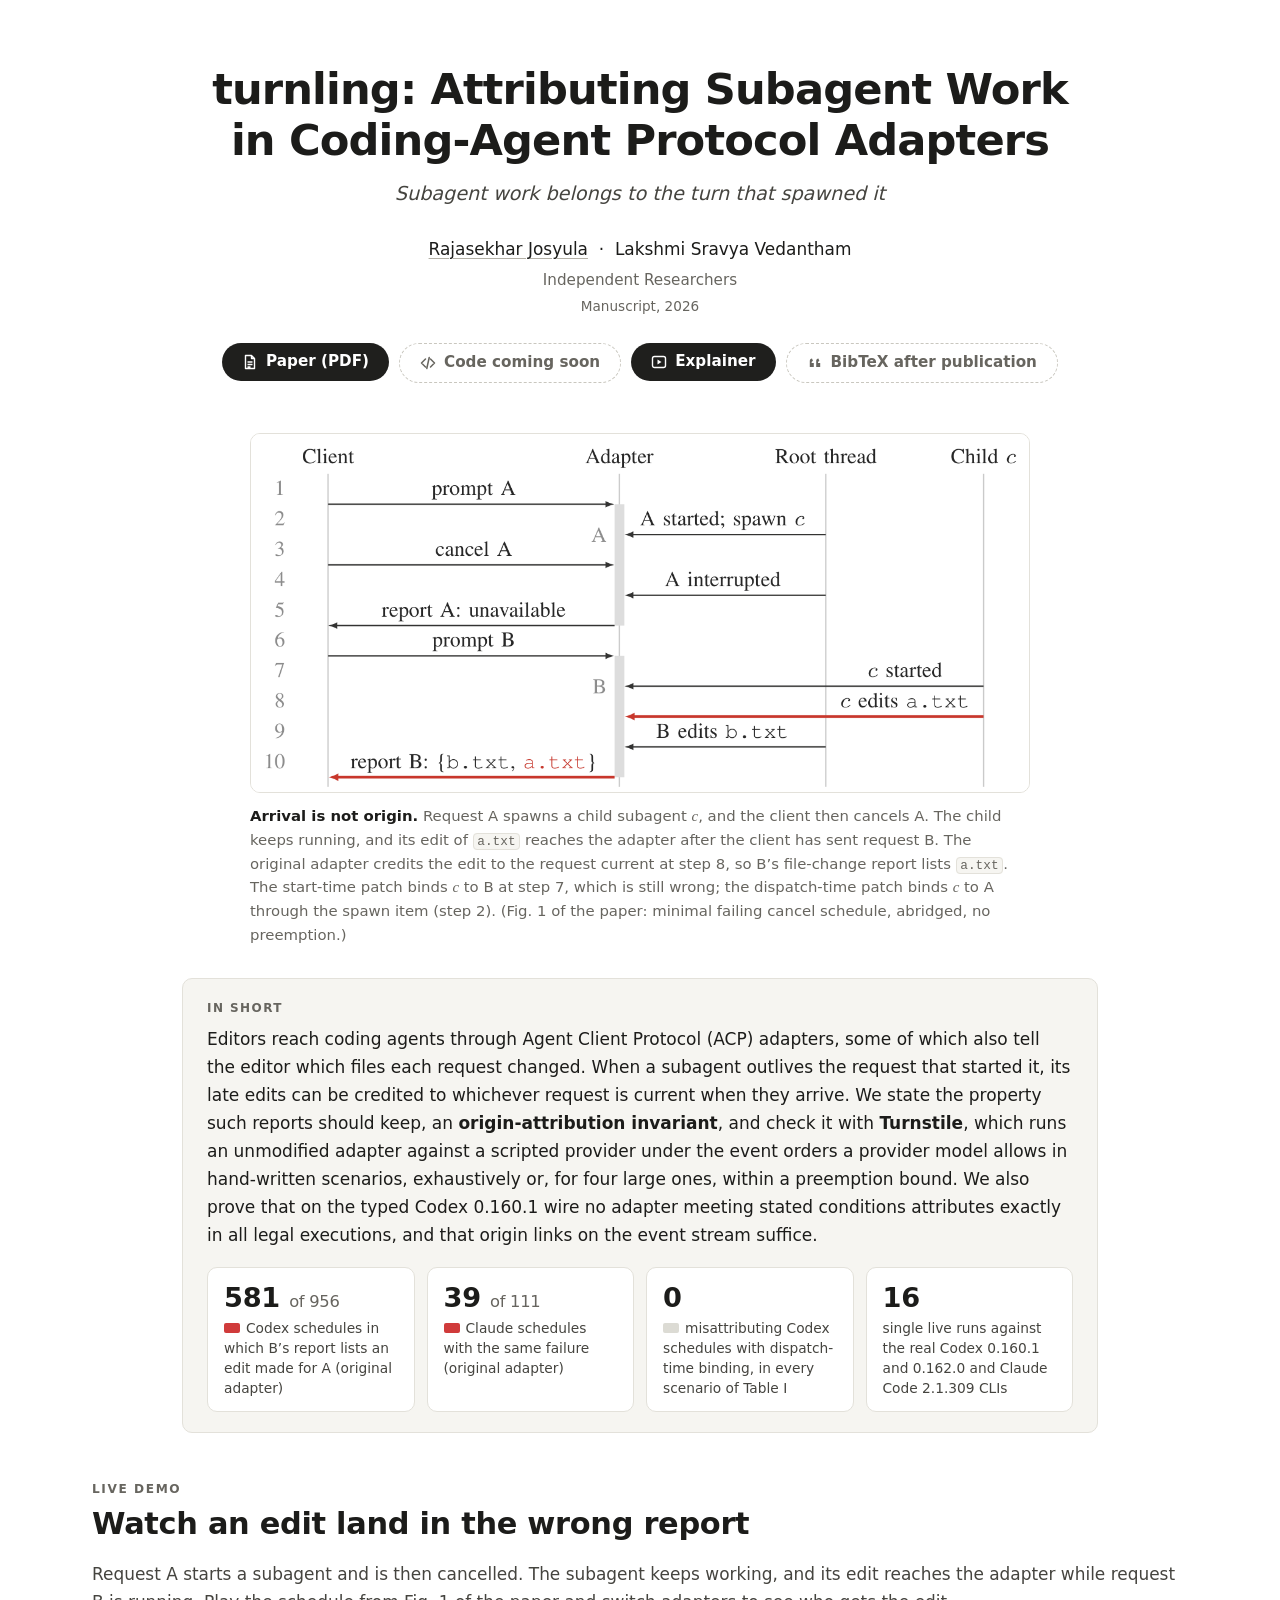
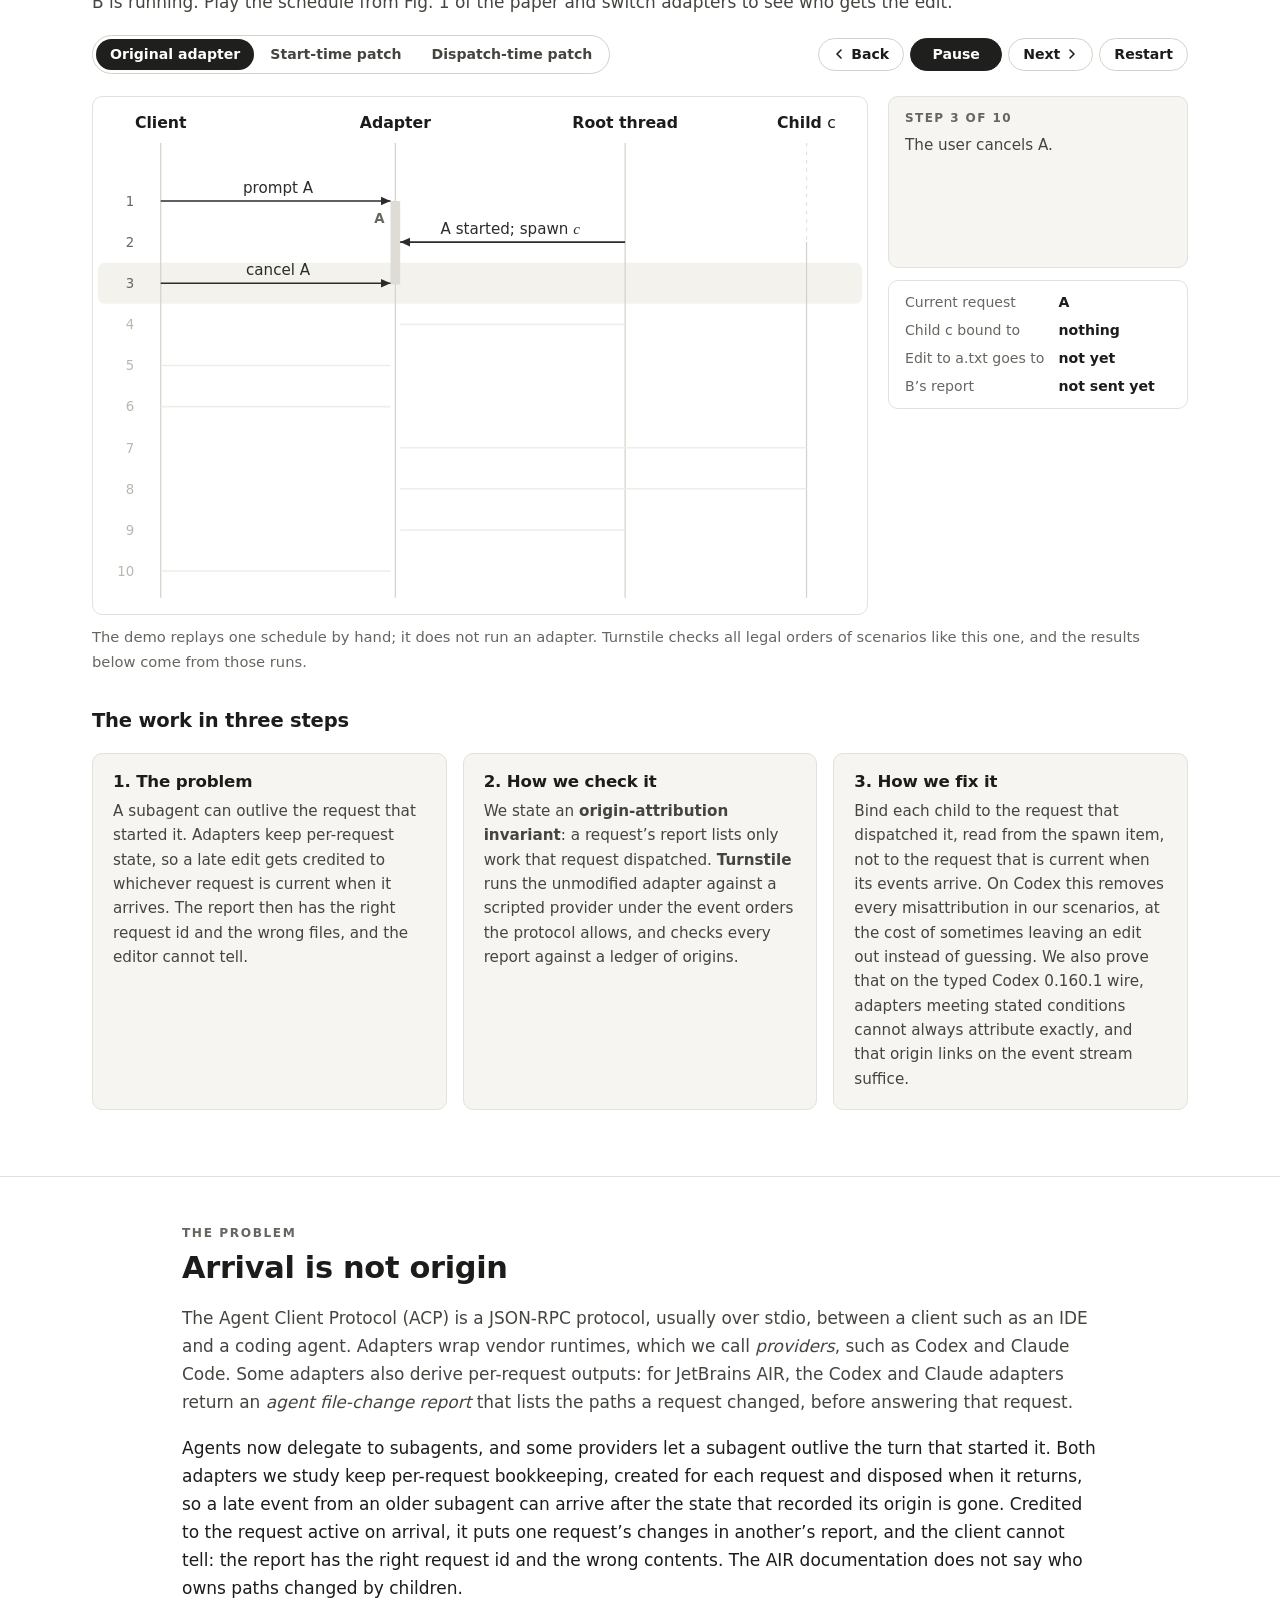
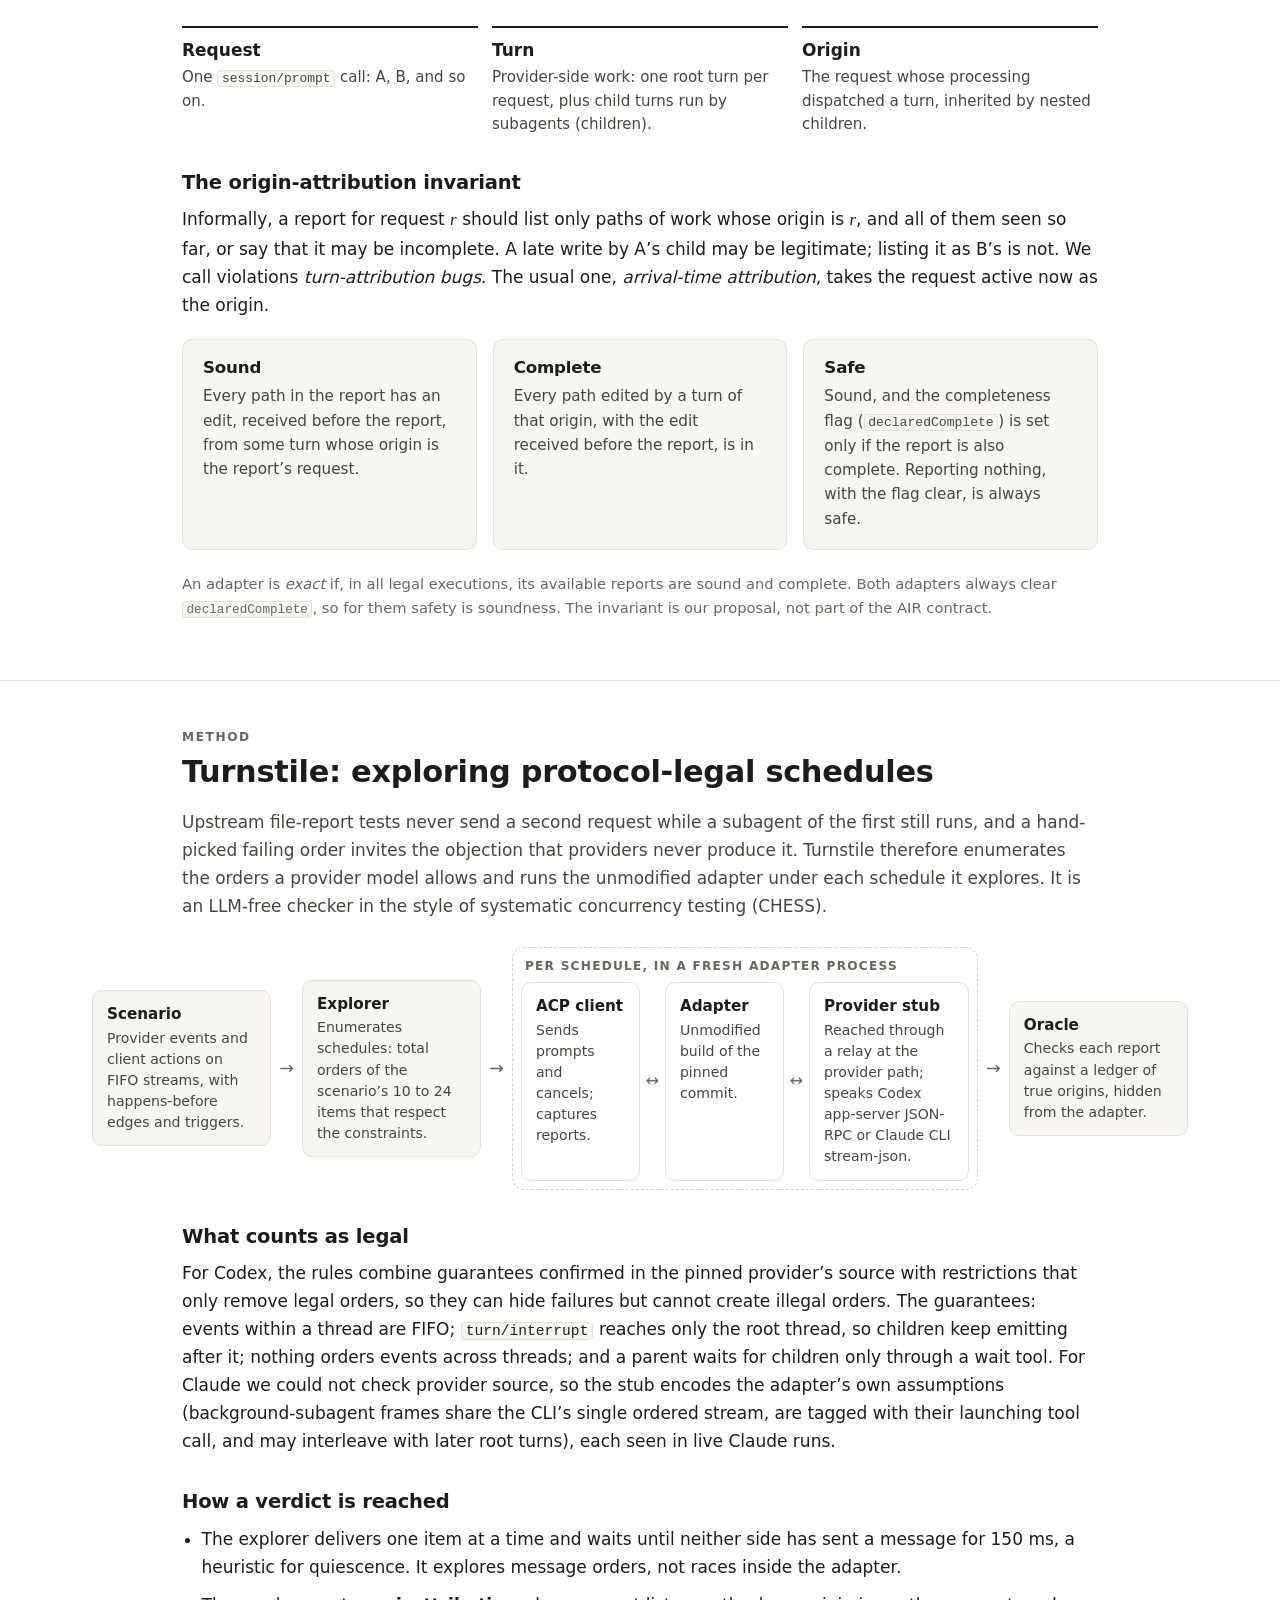
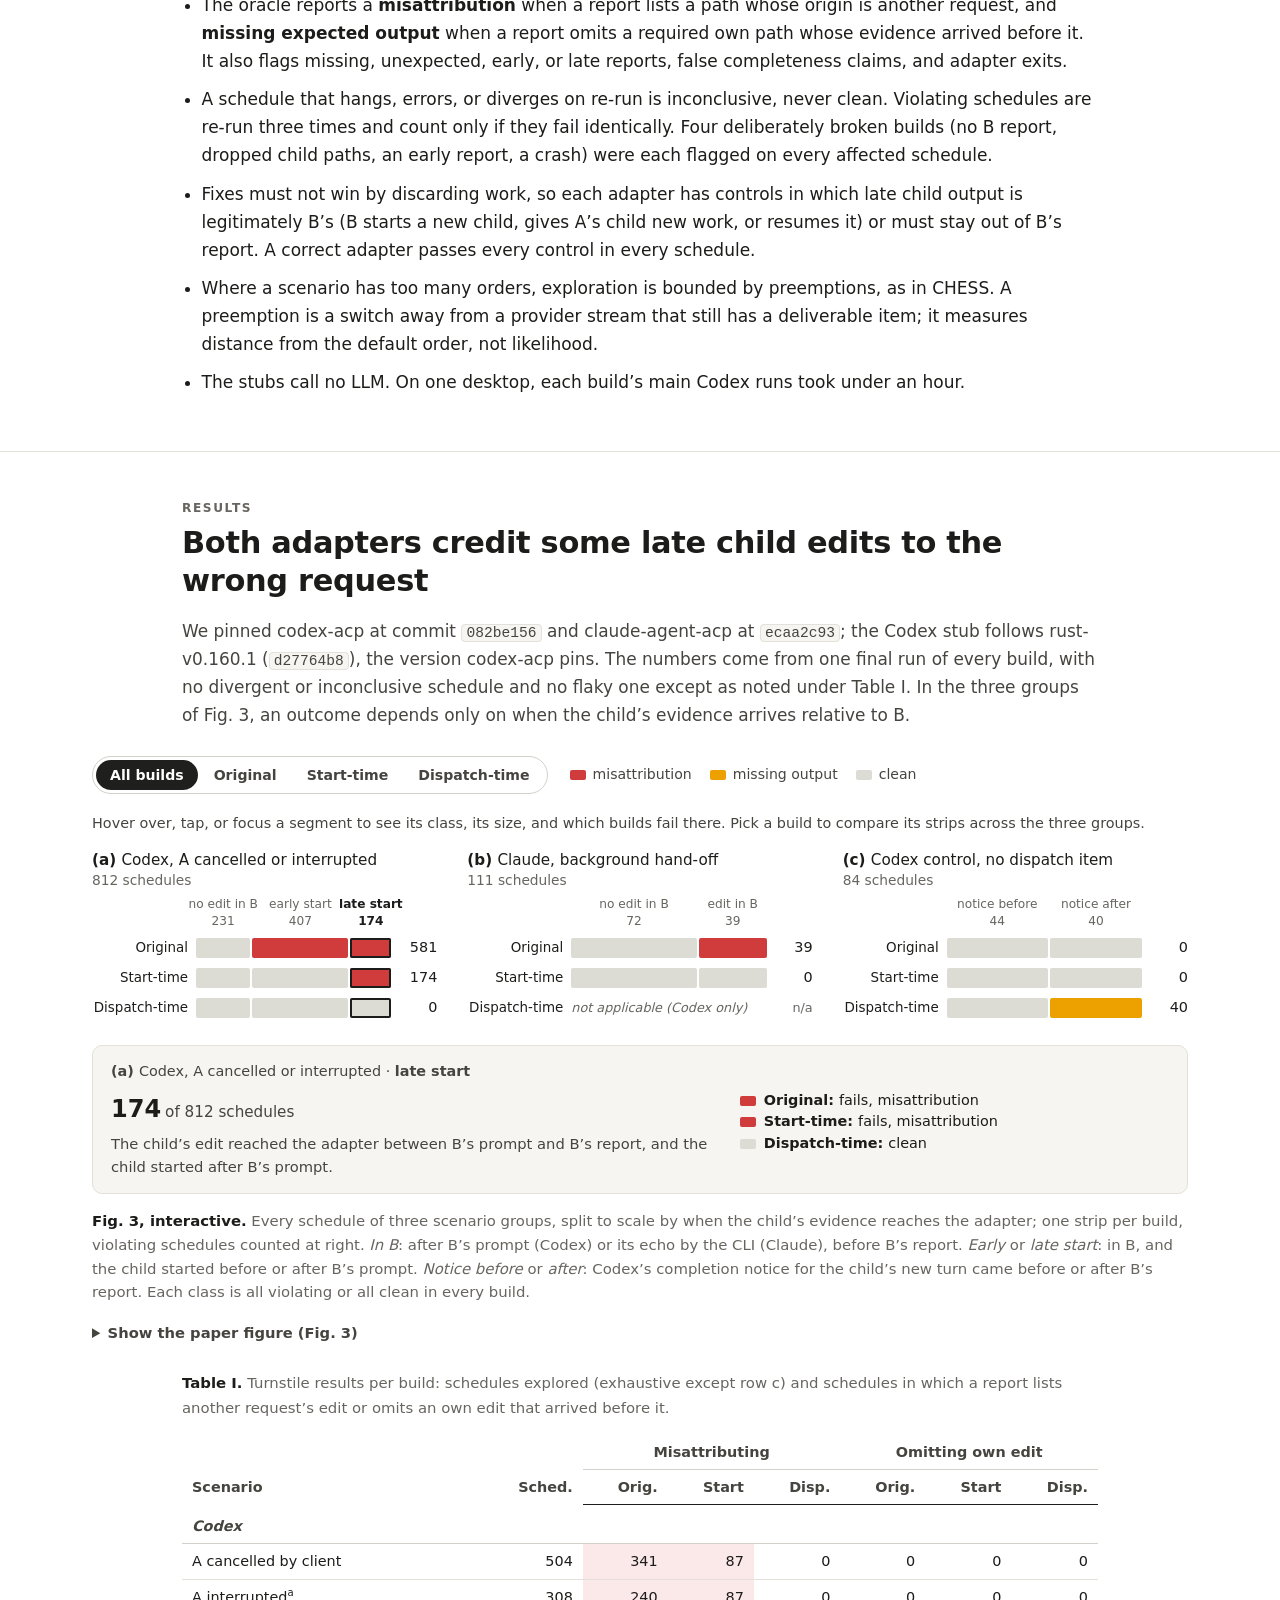
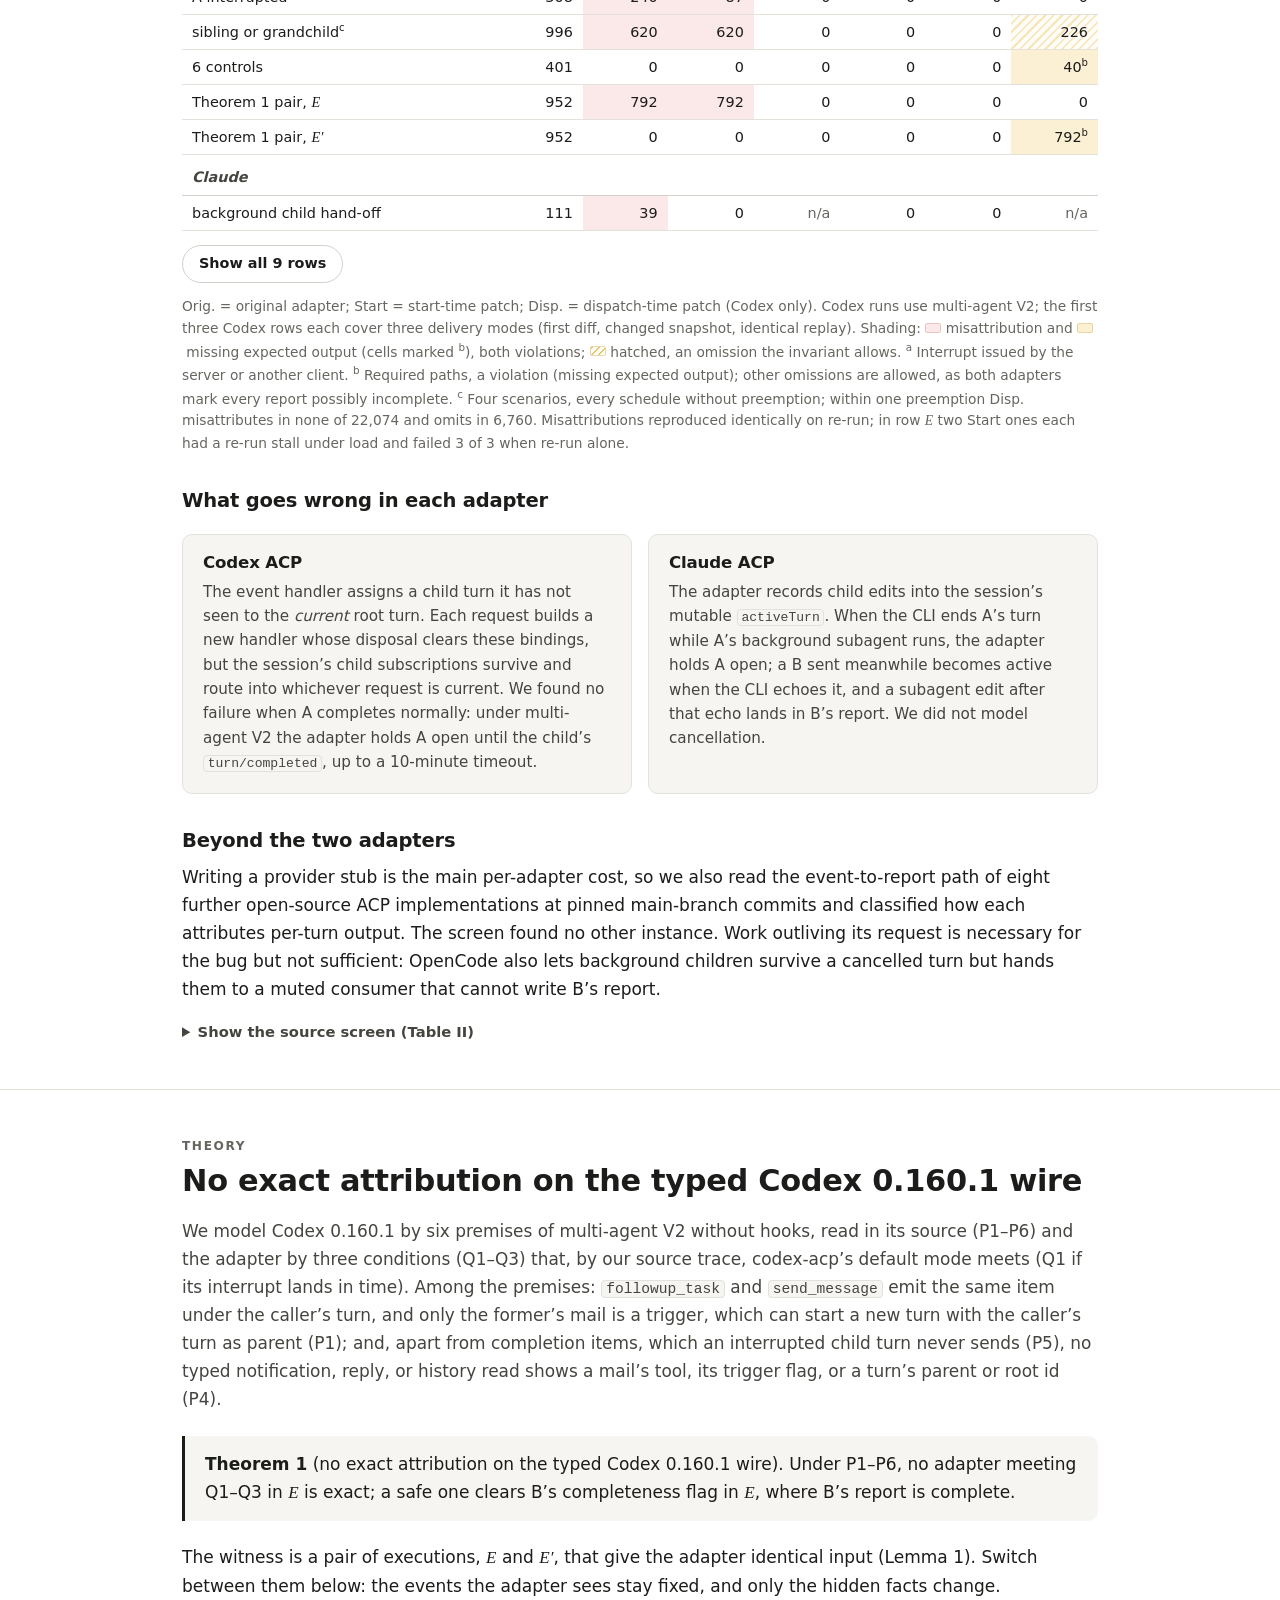
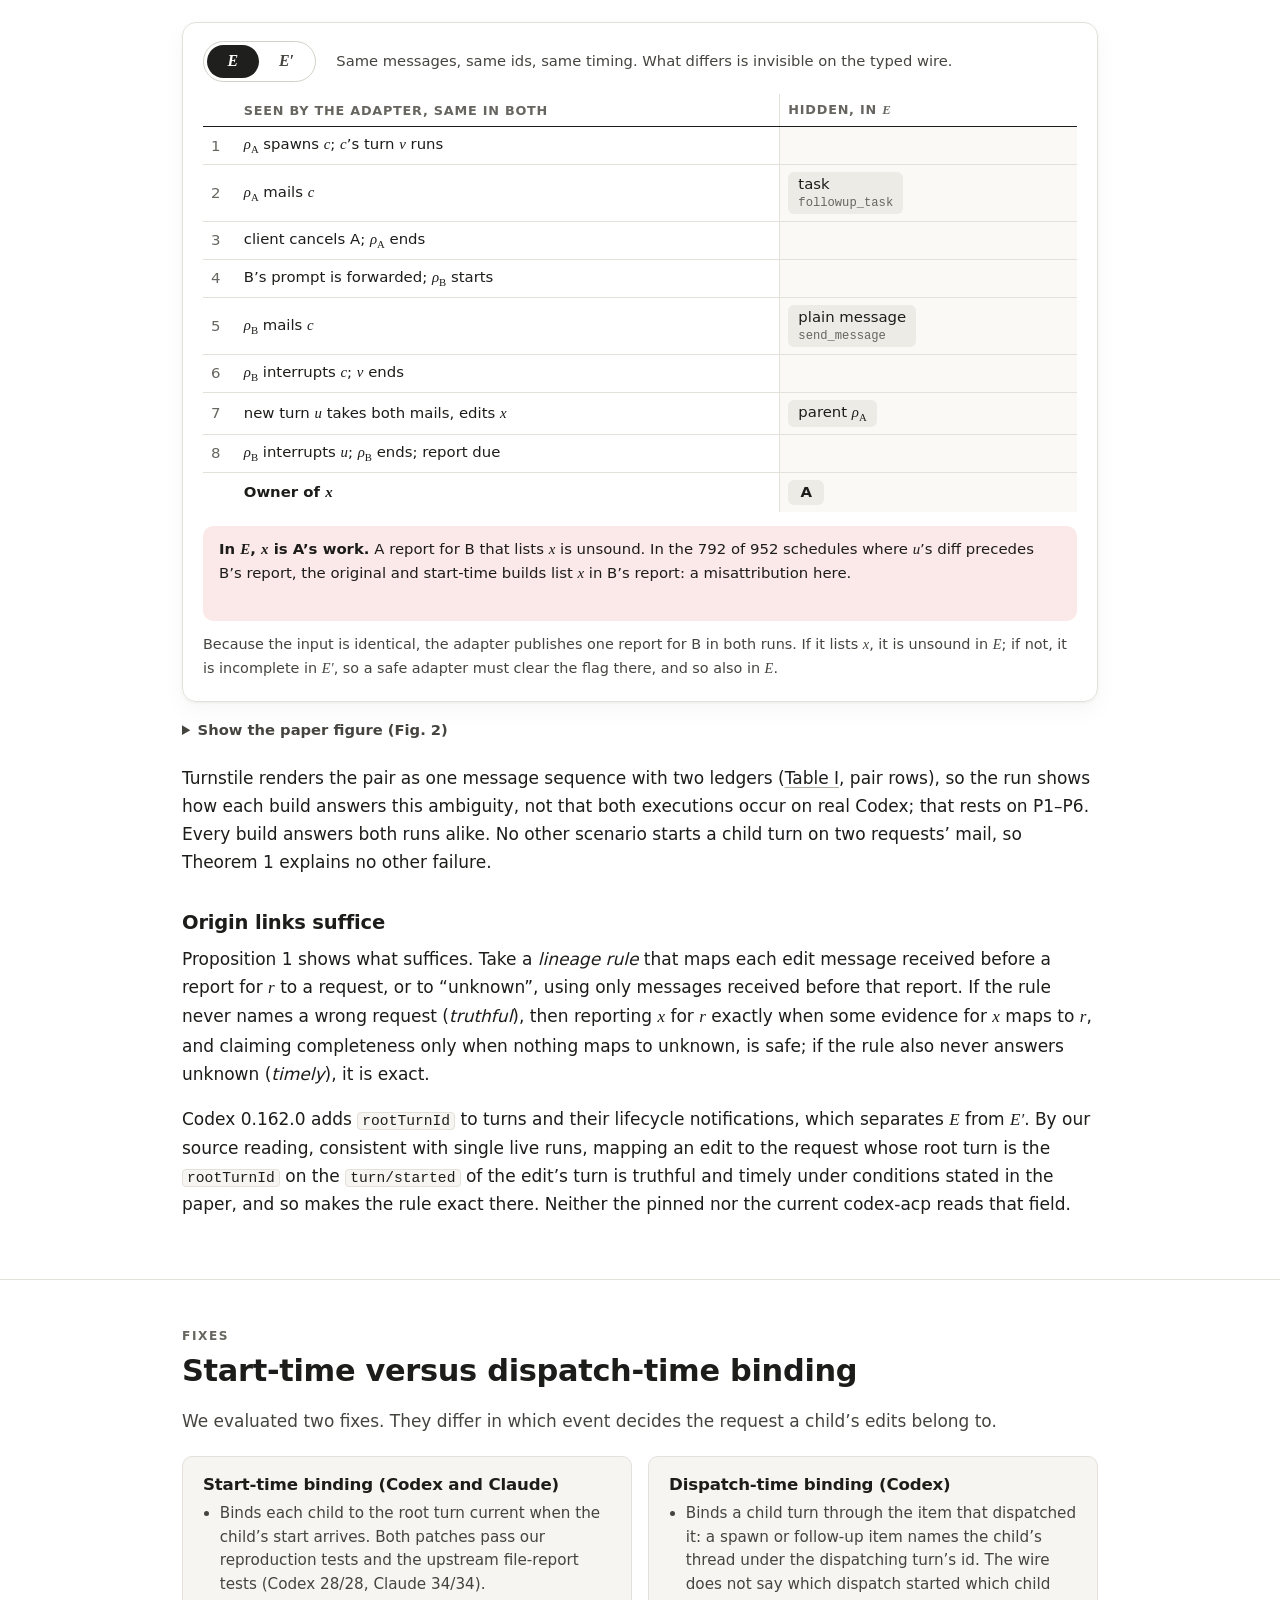
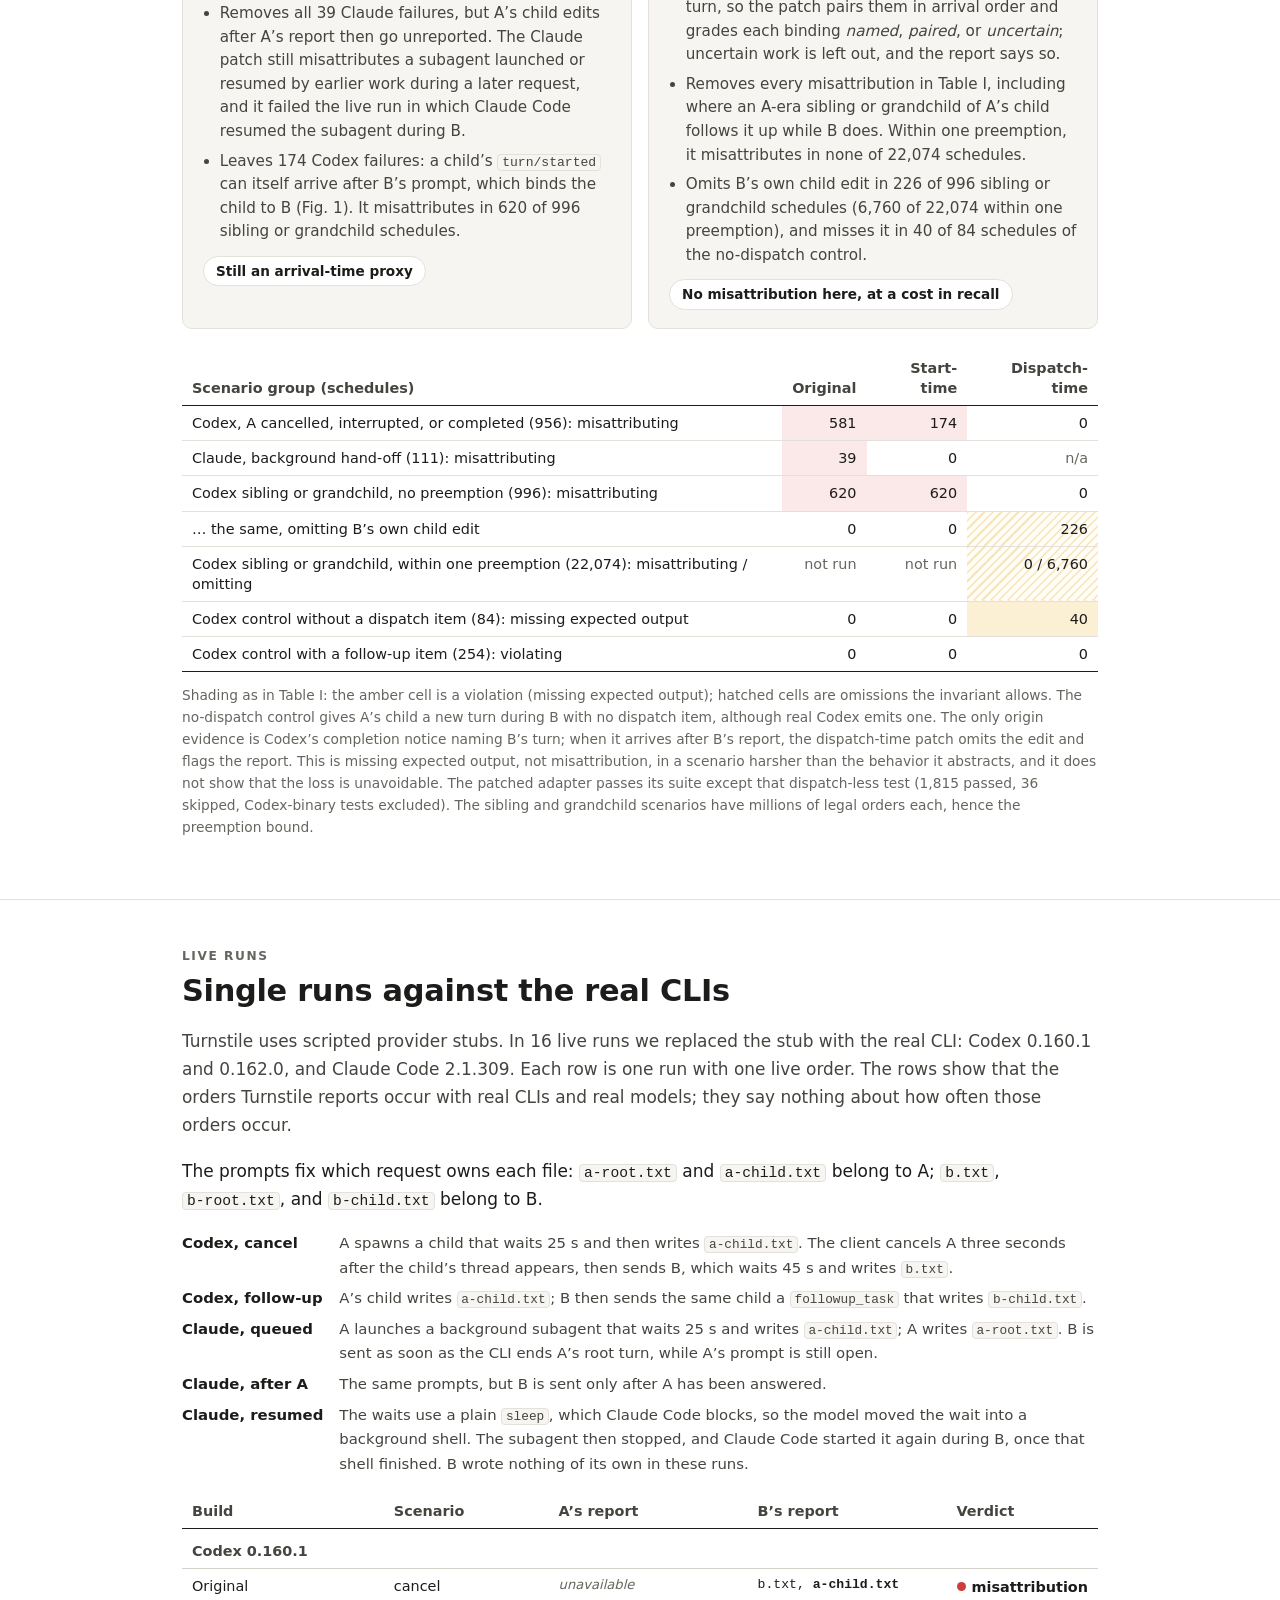
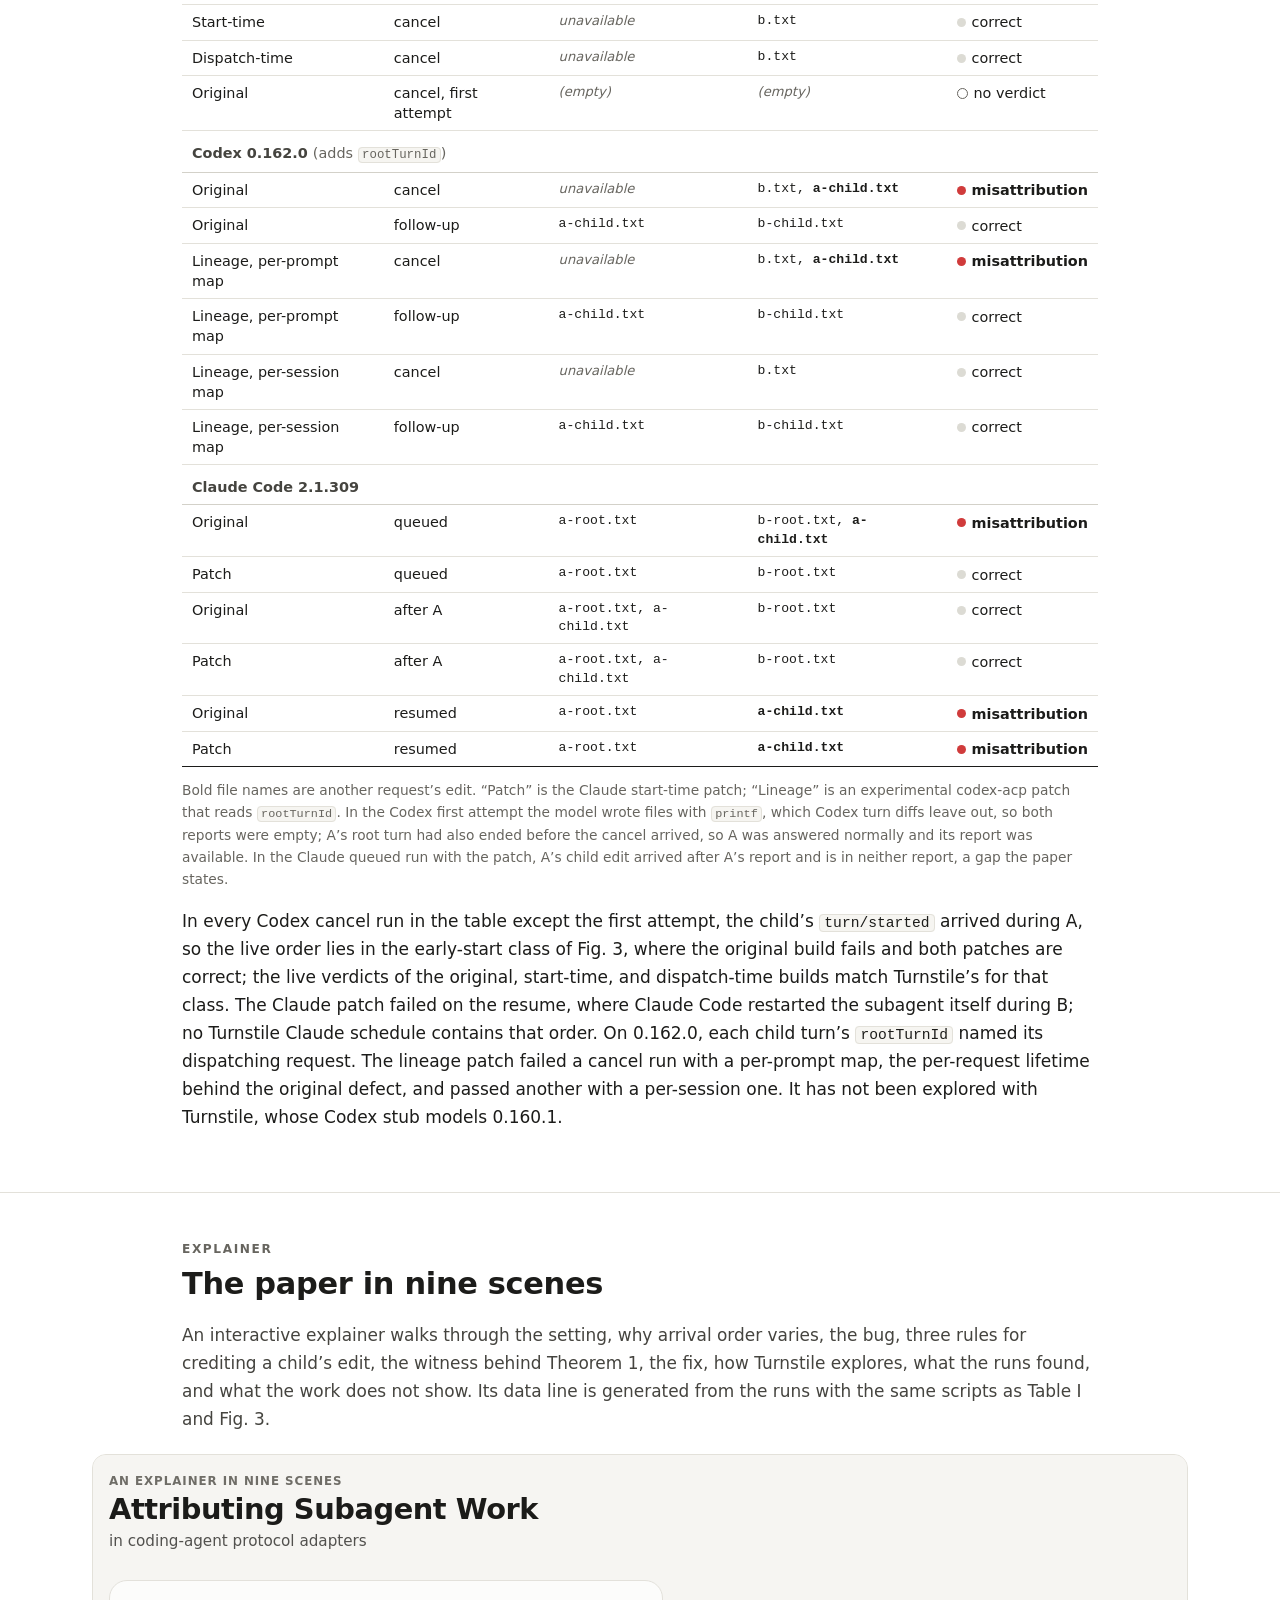
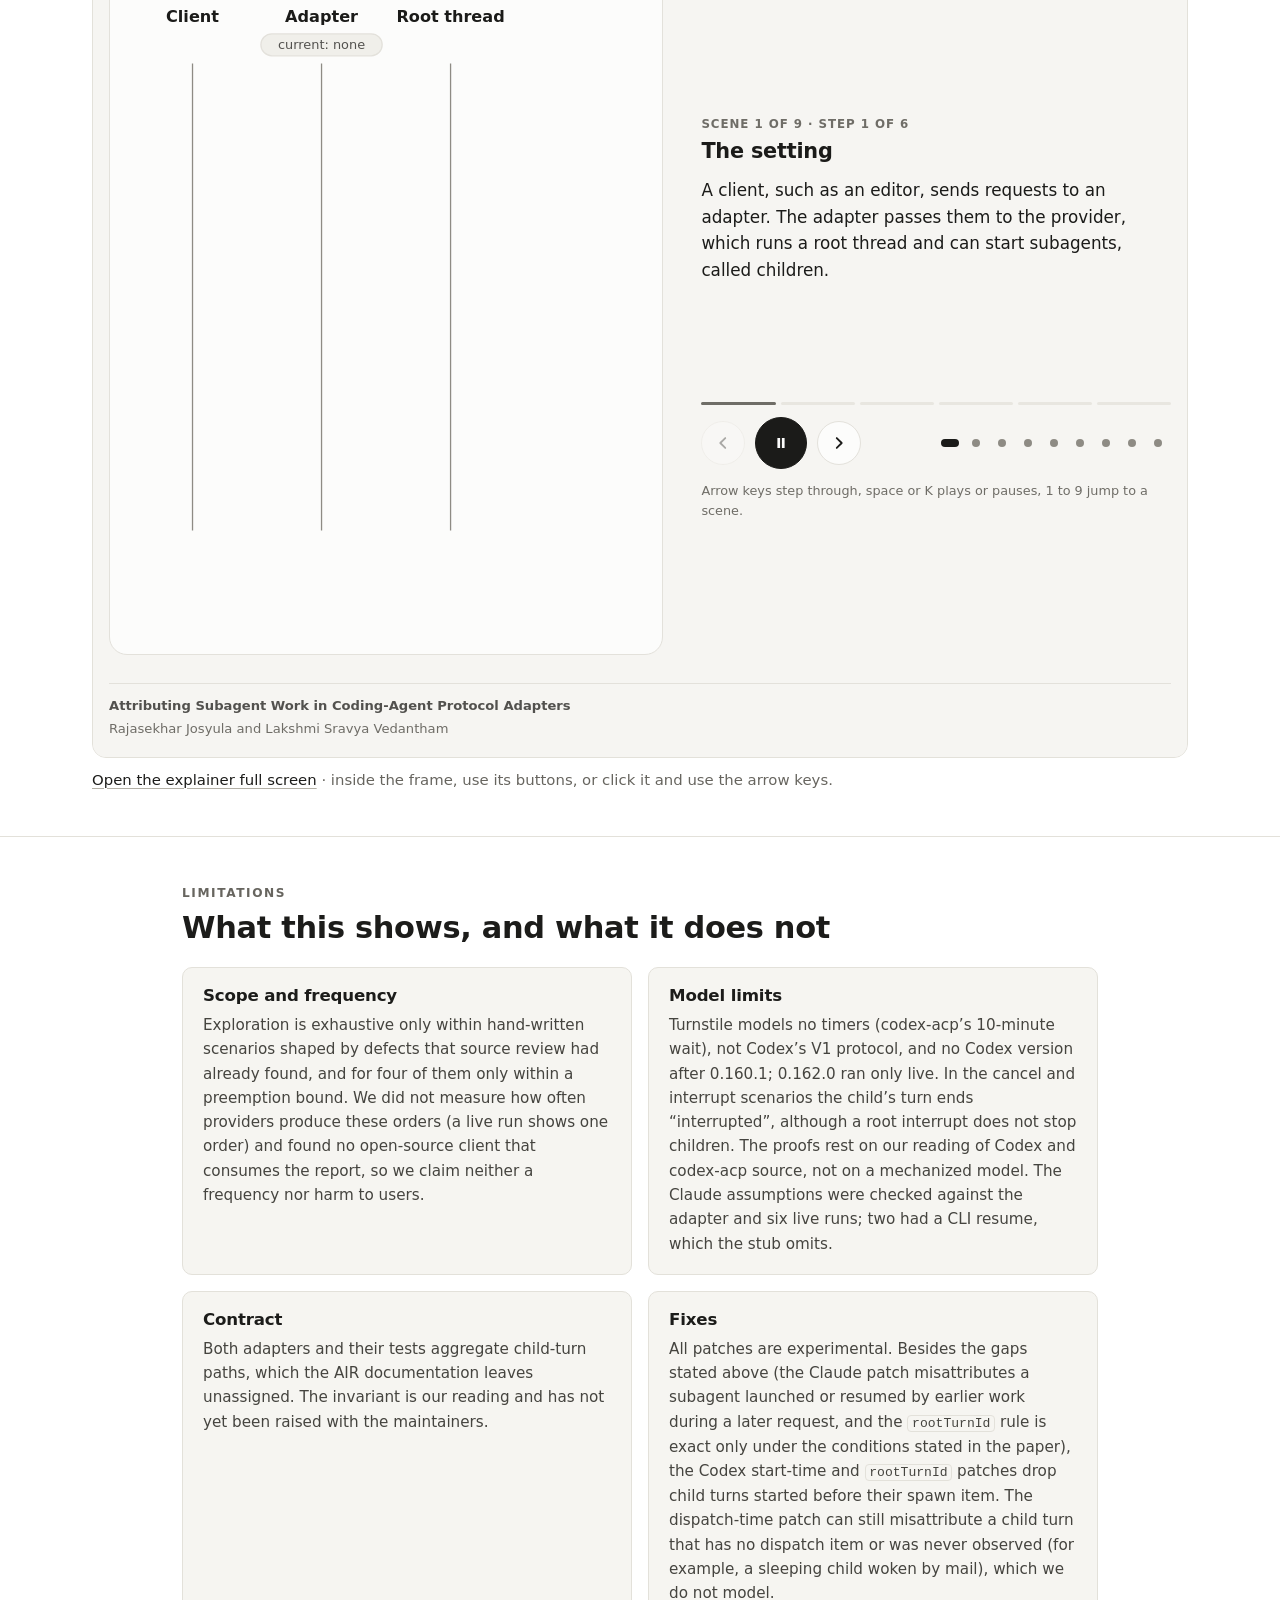
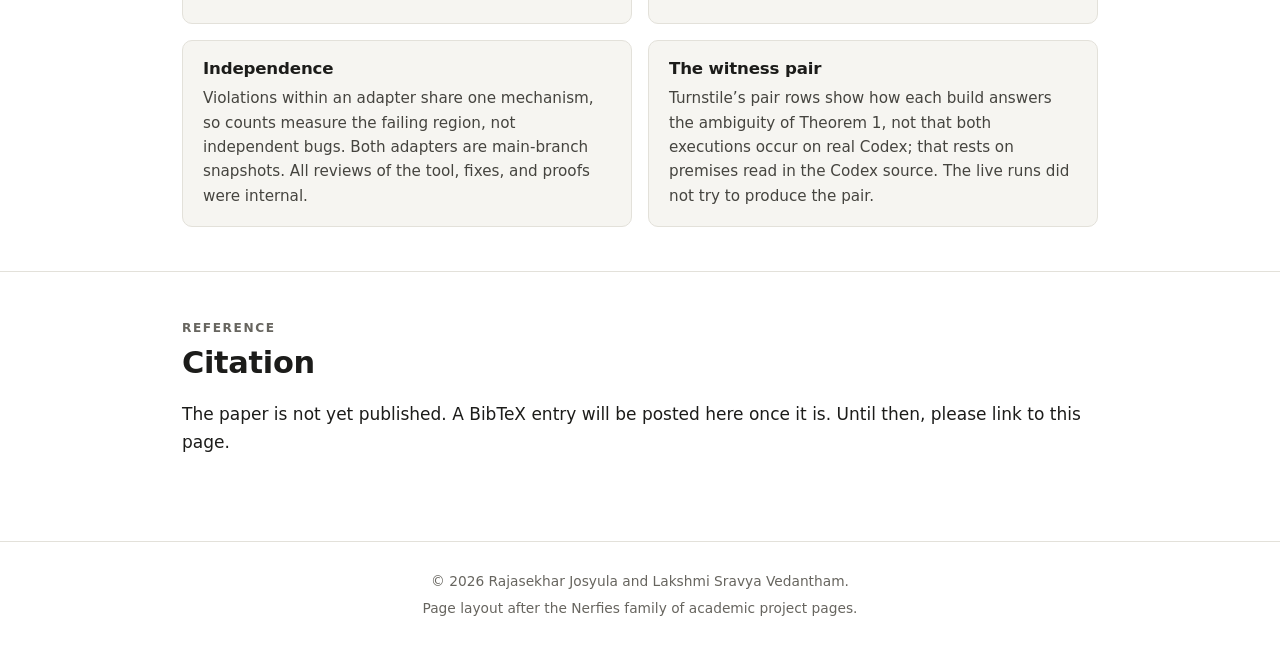
==== commit 582dfec7: "Add live demo of the cancel schedule and defer citation until publication" ====
--- a/index.html
+++ b/index.html
@@ -380,6 +380,69 @@
   *, *::before, *::after { transition: none !important; animation: none !important; }
 }
 .btn.btn-off { background: #fff; color: var(--muted, #6b6a64); border: 1px dashed #c9c7bf; cursor: default; }
+
+/* ---------- live demo ---------- */
+.demo { display: grid; grid-template-columns: minmax(0, 1fr) 300px; gap: 20px; align-items: start; margin: 22px 0 10px; }
+.demo-top { display: flex; flex-wrap: wrap; align-items: center; justify-content: space-between; gap: 10px 16px; margin-top: 18px; }
+.demo-stage { border: 1px solid var(--border); border-radius: var(--radius); background: #fff; overflow-x: auto; -webkit-overflow-scrolling: touch; }
+.demo-stage svg { display: block; width: 100%; height: auto; }
+.demo-side { display: flex; flex-direction: column; gap: 12px; min-width: 0; }
+.ctrls { display: flex; flex-wrap: wrap; gap: 6px; }
+.ctrl { display: inline-flex; align-items: center; gap: 6px; font: inherit; font-size: 0.88rem; font-weight: 600; color: var(--ink); background: #fff; border: 1px solid var(--hair); border-radius: 999px; padding: 6px 14px; cursor: pointer; line-height: 1.3; }
+.ctrl:hover { background: var(--soft); }
+.ctrl:disabled { opacity: 0.4; cursor: default; background: #fff; }
+.ctrl.primary { background: #1f1f1d; color: #fff; border-color: #1f1f1d; min-width: 92px; justify-content: center; }
+.ctrl.primary:hover { background: #000; }
+.ctrl svg { width: 12px; height: 12px; flex: none; }
+.narr { border: 1px solid var(--border); border-radius: var(--radius); background: var(--soft); padding: 12px 16px 14px; min-height: 172px; }
+.narr p { margin: 0; font-size: 0.95rem; line-height: 1.55; color: var(--ink-2); }
+.dstate { margin: 0; border: 1px solid var(--border); border-radius: var(--radius); padding: 10px 16px; display: grid; grid-template-columns: auto minmax(0, 1fr); gap: 5px 14px; font-size: 0.88rem; }
+.dstate dt { color: var(--muted); }
+.dstate dd { margin: 0; font-weight: 600; }
+.dstate .bad { color: #b42b2b; }
+.verdict { border-radius: var(--radius); padding: 10px 16px; font-size: 0.92rem; line-height: 1.5; border: 1px solid var(--border); background: var(--soft); }
+.verdict[hidden] { display: none; }
+.verdict.bad { background: var(--mis-soft); border-color: #efc6c6; }
+.verdict b { display: block; }
+.d-lane { stroke: #d3d1c9; stroke-width: 1; }
+.d-lane.off { stroke-dasharray: 3 4; stroke: #e3e1da; }
+.d-head { font-family: var(--sans); font-size: 13px; font-weight: 650; fill: #1c1c1a; text-anchor: middle; }
+.d-num { font-family: var(--sans); font-size: 11px; fill: #b9b7ae; text-anchor: end; }
+.d-num.on { fill: #67655f; }
+.d-ghost { stroke: #eeede8; stroke-width: 1.3; }
+.d-msg { stroke: #2b2b28; stroke-width: 1.3; fill: none; }
+.d-msg.bad { stroke: var(--mis); stroke-width: 2.2; }
+.d-lbl { font-family: var(--sans); font-size: 12.5px; fill: #2b2b28; text-anchor: middle; }
+.d-lbl .mi { font-family: Georgia, "Times New Roman", serif; font-style: italic; }
+.d-lbl .mono { font-family: var(--mono); font-size: 11.5px; }
+.d-lbl .bad { fill: var(--mis); font-weight: 700; }
+.d-bar { fill: #dedcd4; }
+.d-barlbl { font-family: var(--sans); font-size: 11px; font-weight: 700; fill: #67655f; text-anchor: end; }
+.d-dot { fill: #1f1f1d; }
+.d-dot.bad { fill: var(--mis); }
+.d-badge rect { fill: #1f1f1d; }
+.d-badge.bad rect { fill: var(--mis); }
+.d-badge text { font-family: var(--sans); font-size: 11.5px; font-weight: 600; fill: #fff; text-anchor: middle; }
+.d-badge line { stroke: #1f1f1d; stroke-width: 1; stroke-dasharray: 2 2; }
+.d-badge.bad line { stroke: var(--mis); }
+.d-now { fill: #f3f2ed; }
+svg.compact .d-head { font-size: 11.5px; }
+svg.compact .d-num { font-size: 10px; }
+svg.compact .d-lbl { font-size: 11px; }
+svg.compact .d-lbl .mono { font-size: 10px; }
+svg.compact .d-badge text { font-size: 10.5px; }
+@media (max-width: 900px) {
+  .demo { grid-template-columns: 1fr; }
+  .narr { min-height: 0; }
+}
+@media (max-width: 640px) {
+  .demo-top { flex-direction: column; align-items: stretch; }
+  #demo-modes { display: grid; grid-template-columns: repeat(3, minmax(0, 1fr)); border-radius: 14px; }
+  #demo-modes button { font-size: 0.8rem; padding: 6px 6px; border-radius: 11px; }
+  .ctrls { display: grid; grid-template-columns: repeat(4, minmax(0, 1fr)); }
+  .ctrl { justify-content: center; padding: 6px 6px; font-size: 0.84rem; }
+  .ctrl.primary { min-width: 0; }
+}
 </style>
 </head>
 <body>
@@ -395,7 +458,7 @@
     <li><a class="btn" href="paper.pdf"><svg viewBox="0 0 16 16" aria-hidden="true"><path d="M3.5 1.5h6l3 3v10h-9z M9.5 1.5v3h3 M5.5 8h5 M5.5 10.5h5 M5.5 13h3" fill="none" stroke="currentColor" stroke-width="1.4" stroke-linejoin="round"/></svg>Paper (PDF)</a></li>
     <li><span class="btn btn-off" title="The code repository is private until the paper is reviewed"><svg viewBox="0 0 16 16" aria-hidden="true"><path d="M5.5 4 1.5 8l4 4 M10.5 4l4 4-4 4 M9.2 2.5 6.8 13.5" fill="none" stroke="currentColor" stroke-width="1.5" stroke-linecap="round" stroke-linejoin="round"/></svg>Code coming soon</span></li>
     <li><a class="btn" href="explainer.html"><svg viewBox="0 0 16 16" aria-hidden="true"><rect x="1.5" y="2.5" width="13" height="11" rx="2" fill="none" stroke="currentColor" stroke-width="1.4"/><path d="M6.5 5.5v5l4-2.5z" fill="currentColor"/></svg>Explainer</a></li>
-    <li><a class="btn" href="#citation"><svg viewBox="0 0 16 16" aria-hidden="true"><path d="M5 3.5c-1.4.2-2.2 1-2.2 2.6V12h4V8H4.6c0-1.3.4-1.8 1.4-2z M11.4 3.5c-1.4.2-2.2 1-2.2 2.6V12h4V8H11c0-1.3.4-1.8 1.4-2z" fill="currentColor"/></svg>BibTeX</a></li>
+    <li><span class="btn btn-off" title="A citation will be posted once the paper is published"><svg viewBox="0 0 16 16" aria-hidden="true"><path d="M5 3.5c-1.4.2-2.2 1-2.2 2.6V12h4V8H4.6c0-1.3.4-1.8 1.4-2z M11.4 3.5c-1.4.2-2.2 1-2.2 2.6V12h4V8H11c0-1.3.4-1.8 1.4-2z" fill="currentColor"/></svg>BibTeX after publication</span></li>
   </ul>
 </header>
 
@@ -427,6 +490,50 @@
 </div>
 
 <main id="main">
+
+<section id="demo">
+  <div class="container wide">
+    <span class="kicker">Live demo</span>
+    <h2>Watch an edit land in the wrong report</h2>
+    <p class="lead">Request A starts a subagent and is then cancelled. The subagent keeps working, and its edit reaches the adapter while request B is running. Play the schedule from Fig. 1 of the paper and switch adapters to see who gets the edit.</p>
+    <div class="demo-top">
+      <div class="seg-toggle" role="group" aria-label="Adapter to watch" id="demo-modes">
+        <button type="button" data-mode="orig" aria-pressed="true">Original adapter</button>
+        <button type="button" data-mode="start" aria-pressed="false">Start-time patch</button>
+        <button type="button" data-mode="disp" aria-pressed="false">Dispatch-time patch</button>
+      </div>
+      <div class="ctrls">
+        <button type="button" class="ctrl" id="demo-back" aria-label="Previous step"><svg viewBox="0 0 12 12" aria-hidden="true"><path d="M8 2 4 6l4 4" fill="none" stroke="currentColor" stroke-width="1.6" stroke-linecap="round" stroke-linejoin="round"/></svg>Back</button>
+        <button type="button" class="ctrl primary" id="demo-play">Play</button>
+        <button type="button" class="ctrl" id="demo-next" aria-label="Next step">Next<svg viewBox="0 0 12 12" aria-hidden="true"><path d="M4 2l4 4-4 4" fill="none" stroke="currentColor" stroke-width="1.6" stroke-linecap="round" stroke-linejoin="round"/></svg></button>
+        <button type="button" class="ctrl" id="demo-reset">Restart</button>
+      </div>
+    </div>
+    <div class="demo">
+      <div class="demo-stage">
+        <svg id="demo-svg" viewBox="0 0 640 428" role="img" aria-labelledby="demo-svg-t">
+          <title id="demo-svg-t">Animated sequence diagram of the Fig. 1 cancel schedule: client, adapter, root thread and child c, ten steps.</title>
+        </svg>
+      </div>
+      <div class="demo-side">
+        <div class="narr">
+          <span class="label" id="demo-stepno">Ready</span>
+          <p id="demo-text" aria-live="polite"></p>
+        </div>
+        <dl class="dstate" id="demo-state"></dl>
+        <div class="verdict" id="demo-verdict" hidden></div>
+      </div>
+    </div>
+    <p class="note">The demo replays one schedule by hand; it does not run an adapter. Turnstile checks all legal orders of scenarios like this one, and the results below come from those runs.</p>
+
+    <h3>The work in three steps</h3>
+    <div class="cards">
+      <div class="card"><h4>1. The problem</h4><p>A subagent can outlive the request that started it. Adapters keep per-request state, so a late edit gets credited to whichever request is current when it arrives. The report then has the right request id and the wrong files, and the editor cannot tell.</p></div>
+      <div class="card"><h4>2. How we check it</h4><p>We state an <b>origin-attribution invariant</b>: a request’s report lists only work that request dispatched. <b>Turnstile</b> runs the unmodified adapter against a scripted provider under the event orders the protocol allows, and checks every report against a ledger of origins.</p></div>
+      <div class="card"><h4>3. How we fix it</h4><p>Bind each child to the request that dispatched it, read from the spawn item, not to the request that is current when its events arrive. On Codex this removes every misattribution in our scenarios, at the cost of sometimes leaving an edit out instead of guessing. We also prove that on the typed Codex 0.160.1 wire, adapters meeting stated conditions cannot always attribute exactly, and that origin links on the event stream suffice.</p></div>
+    </div>
+  </div>
+</section>
 
 <section id="problem">
   <div class="container">
@@ -782,17 +889,7 @@
   <div class="container">
     <span class="kicker">Reference</span>
     <h2>Citation</h2>
-    <p>If you refer to this work, please cite the manuscript:</p>
-    <div class="bib">
-      <div class="bib-bar"><span>BibTeX</span><button type="button" class="copy" id="copy-bib">Copy</button></div>
-      <pre class="bibtex" id="bibtex">@misc{josyula2026attributing,
-  title  = {Attributing Subagent Work in Coding-Agent Protocol Adapters},
-  author = {Josyula, Rajasekhar and Vedantham, Lakshmi Sravya},
-  year   = {2026},
-  note   = {Manuscript}
-}</pre>
-    </div>
-    <p class="sr-only" id="copy-status" aria-live="polite"></p>
+    <p>The paper is not yet published. A BibTeX entry will be posted here once it is. Until then, please link to this page.</p>
   </div>
 </section>
 
@@ -1080,37 +1177,254 @@
     if (wide.addEventListener) wide.addEventListener('change', syncFrame); else if (wide.addListener) wide.addListener(syncFrame);
   }
 
-  /* ---------- BibTeX copy ---------- */
-  var copyBtn = document.getElementById('copy-bib');
-  var bib = document.getElementById('bibtex');
-  var status = document.getElementById('copy-status');
-  if (copyBtn && bib) {
-    var reset = 0;
-    var done = function (ok) {
-      copyBtn.textContent = ok ? 'Copied' : 'Press Ctrl+C or ⌘C';
-      status.textContent = ok ? 'BibTeX copied to the clipboard.' : 'BibTeX selected; press Control C or Command C to copy.';
-      clearTimeout(reset);
-      reset = setTimeout(function () { copyBtn.textContent = 'Copy'; }, 2000);
+  /* ---------- Live demo: the Fig. 1 schedule, animated ---------- */
+  (function () {
+    var svg = document.getElementById('demo-svg');
+    if (!svg) return;
+    var NS = 'http://www.w3.org/2000/svg';
+    var reduce = window.matchMedia && window.matchMedia('(prefers-reduced-motion: reduce)').matches;
+    var LAYOUT = {
+      wide: { W: 640, X: { C: 56, A: 250, R: 440, K: 590 }, num: 34, cw: 6.3 },
+      compact: { W: 400, X: { C: 26, A: 172, R: 290, K: 374 }, num: 14, cw: 5.7 }
     };
-    var fallback = function () {
-      var r = document.createRange();
-      r.selectNodeContents(bib);
-      var s = window.getSelection();
-      s.removeAllRanges();
-      s.addRange(r);
-      var ok = false;
-      try { ok = document.execCommand('copy'); } catch (e) { ok = false; }
-      done(ok);
+    var L, X, MID, BW = 4;
+    var setLayout = function () {
+      var next = svg.parentNode.clientWidth < 600 ? LAYOUT.compact : LAYOUT.wide;
+      if (next === L) return false;
+      L = next; X = L.X;
+      MID = { CA: (X.C + X.A) / 2, AR: (X.A + X.R) / 2, RK: (X.R + X.K) / 2 };
+      svg.setAttribute('viewBox', '0 0 ' + L.W + ' 428');
+      svg.setAttribute('class', L === LAYOUT.compact ? 'compact' : '');
+      return true;
     };
-    copyBtn.addEventListener('click', function () {
-      var text = bib.textContent;
-      if (navigator.clipboard && window.isSecureContext) {
-        navigator.clipboard.writeText(text).then(function () { done(true); }, fallback);
+    var y = function (i) { return 52 + i * 34; };
+    var c = '<tspan class="mi">c</tspan>';
+    var f = function (n, bad) { return '<tspan class="mono' + (bad ? ' bad' : '') + '">' + n + '</tspan>'; };
+    var STEPS = [
+      { f: 'C', t: 'A', m: 'CA', l: 'prompt A' },
+      { f: 'R', t: 'A', m: 'AR', l: 'A started; spawn ' + c },
+      { f: 'C', t: 'A', m: 'CA', l: 'cancel A' },
+      { f: 'R', t: 'A', m: 'AR', l: 'A interrupted' },
+      { f: 'A', t: 'C', m: 'CA', l: 'report A: unavailable' },
+      { f: 'C', t: 'A', m: 'CA', l: 'prompt B' },
+      { f: 'K', t: 'A', m: 'RK', l: c + ' started' },
+      { f: 'K', t: 'A', m: 'RK', l: c + ' edits ' + f('a.txt'), bad: true },
+      { f: 'R', t: 'A', m: 'AR', l: 'B edits ' + f('b.txt') },
+      { f: 'A', t: 'C', m: 'CA', l: 'report B: {' + f('b.txt') + ', ' + f('a.txt', true) + '}', bad: true,
+        ok: 'report B: {' + f('b.txt') + '}' }
+    ];
+    var BADGES = {
+      orig: { 8: ['credits a.txt to B', true] },
+      start: { 7: ['binds c to B', true], 8: ['credits a.txt to B', true] },
+      disp: { 2: ['binds c to A', false], 8: ['a.txt stays with A', false] }
+    };
+    var TEXT = {
+      0: 'This is the cancel schedule from Fig. 1 of the paper, on the Codex adapter. Press Play or Next to run it, and switch adapters to compare.',
+      1: 'The editor sends prompt A. The adapter starts tracking the files that A changes.',
+      2: { all: 'Codex starts A’s root turn, which spawns a child subagent c.',
+           orig: ' The original adapter records nothing about where c came from.',
+           start: ' The start-time patch will bind c when c’s own start event arrives.',
+           disp: ' The dispatch-time patch reads the spawn item and binds c to A now.' },
+      3: 'The user cancels A.',
+      4: 'A’s root turn is interrupted. The child c is not stopped and keeps working.',
+      5: 'The adapter answers A as cancelled, with no file-change report, and disposes of A’s per-request state.',
+      6: 'The editor sends prompt B. B is now the current request.',
+      7: { all: 'c’s start event reaches the adapter only now, after prompt B.',
+           orig: ' The original adapter still keeps no binding.',
+           start: ' The start-time patch binds c to the current request, B. But A dispatched c.',
+           disp: ' The dispatch-time patch already bound c to A at step 2.' },
+      8: { all: 'c edits a.txt as part of the work A asked for.',
+           orig: ' The original adapter credits the edit to whatever request is current: B.',
+           start: ' c is bound to B, so the edit goes to B.',
+           disp: ' c is bound to A, and A has already been answered, so the edit stays out of B’s report.' },
+      9: 'B’s own root turn edits b.txt.',
+      10: { all: '',
+            orig: 'The adapter answers B with the report {b.txt, a.txt}. The request id is right and the contents are wrong, and the editor has no way to tell.',
+            start: 'The adapter answers B with the report {b.txt, a.txt}. The request id is right and the contents are wrong, and the editor has no way to tell.',
+            disp: 'The adapter answers B with the report {b.txt}. It lists only B’s own work.' }
+    };
+    var VERDICT = {
+      orig: ['✗ Misattributed', 'B’s report lists a.txt, an edit made for A. Turnstile finds this in 581 of 956 Codex schedules on the original adapter.', true],
+      start: ['✗ Still misattributed', 'c’s start arrived after prompt B, so binding at the start event still goes by arrival time.', true],
+      disp: ['✓ Correct', 'B’s report lists only b.txt. The edit to a.txt is A’s work after A was answered, so it is left out. Neither adapter ever marks a report complete, so leaving an edit out is safe; crediting it to B is not.', false]
+    };
+    var mode = 'orig', k = 0, timer = 0, anim = 0, playing = false;
+    var btnPlay = document.getElementById('demo-play');
+    var btnBack = document.getElementById('demo-back');
+    var btnNext = document.getElementById('demo-next');
+    var btnReset = document.getElementById('demo-reset');
+    var elNo = document.getElementById('demo-stepno');
+    var elText = document.getElementById('demo-text');
+    var elState = document.getElementById('demo-state');
+    var elVerdict = document.getElementById('demo-verdict');
+
+    var el = function (tag, attrs, parent) {
+      var e = document.createElementNS(NS, tag);
+      for (var a in attrs) e.setAttribute(a, attrs[a]);
+      (parent || svg).appendChild(e);
+      return e;
+    };
+    var isBad = function (i) { return STEPS[i - 1].bad && mode !== 'disp'; };
+    var ends = function (s) {
+      var x1 = X[s.f], x2 = X[s.t];
+      if (s.f === 'A') x1 = x2 < x1 ? X.A - BW : X.A + BW;
+      if (s.t === 'A') x2 = x1 < X.A ? X.A - BW : X.A + BW;
+      return [x1, x2];
+    };
+    var text = function (v) { return typeof v === 'string' ? v : v.all + v[mode]; };
+
+    var draw = function () {
+      while (svg.lastChild && svg.lastChild.nodeName !== 'title') svg.removeChild(svg.lastChild);
+      var defs = el('defs', {});
+      [['ah', '#2b2b28'], ['ahbad', '#D03B3B']].forEach(function (d) {
+        var m = el('marker', { id: d[0], viewBox: '0 0 10 10', refX: '9', refY: '5', markerWidth: '7', markerHeight: '7', orient: 'auto-start-reverse' }, defs);
+        el('path', { d: 'M0 1 9 5 0 9z', fill: d[1] }, m);
+      });
+      if (k > 0) el('rect', { 'class': 'd-now', x: 4, y: y(k) - 17, width: L.W - 8, height: 34, rx: 6 });
+      [['C', 'Client'], ['A', 'Adapter'], ['R', 'Root thread'], ['K', 'Child c']].forEach(function (h) {
+        var t = el('text', { 'class': 'd-head', x: X[h[0]], y: 26 });
+        t.innerHTML = h[0] === 'K' ? 'Child <tspan class="mi" font-weight="400">c</tspan>' : h[1];
+        if (h[0] === 'K' && k < 2) {
+          el('line', { 'class': 'd-lane off', x1: X.K, y1: 38, x2: X.K, y2: 414 });
+        } else if (h[0] === 'K') {
+          el('line', { 'class': 'd-lane off', x1: X.K, y1: 38, x2: X.K, y2: y(2) });
+          el('line', { 'class': 'd-lane', x1: X.K, y1: y(2), x2: X.K, y2: 414 });
+        } else {
+          el('line', { 'class': 'd-lane', x1: X[h[0]], y1: 38, x2: X[h[0]], y2: 414 });
+        }
+      });
+      if (k >= 1) el('rect', { 'class': 'd-bar', x: X.A - BW, y: y(1), width: BW * 2, height: y(Math.min(k, 5)) - y(1) + 1 });
+      if (k >= 6) el('rect', { 'class': 'd-bar', x: X.A - BW, y: y(6), width: BW * 2, height: y(k) - y(6) + 1 });
+      if (k >= 1) el('text', { 'class': 'd-barlbl', x: X.A - BW - 5, y: y(1) + 18 }).textContent = 'A';
+      if (k >= 6) el('text', { 'class': 'd-barlbl', x: X.A - BW - 5, y: y(6) + 18 }).textContent = 'B';
+      for (var i = 1; i <= 10; i++) {
+        var s = STEPS[i - 1], e = ends(s);
+        var n = el('text', { 'class': 'd-num' + (i <= k ? ' on' : ''), x: L.num, y: y(i) + 4 });
+        n.textContent = i;
+        if (i > k) { el('line', { 'class': 'd-ghost', x1: e[0], y1: y(i), x2: e[1], y2: y(i) }); continue; }
+        var bad = isBad(i);
+        var ln = el('line', { 'class': 'd-msg' + (bad ? ' bad' : ''), x1: e[0], y1: y(i), x2: e[1], y2: y(i), 'marker-end': 'url(#' + (bad ? 'ahbad' : 'ah') + ')' });
+        var lb = el('text', { 'class': 'd-lbl', x: MID[s.m], y: y(i) - 7 });
+        lb.innerHTML = (i === 10 && mode === 'disp') ? s.ok : (s.bad && !bad ? s.l.replace(' bad', '') : s.l);
+        var bg = BADGES[mode][i], badge = null;
+        if (bg) {
+          var w = bg[0].length * L.cw + 18, bx = MID.CA - w / 2 + 6;
+          badge = el('g', { 'class': 'd-badge' + (bg[1] ? ' bad' : '') });
+          el('line', { x1: bx + w, y1: y(i), x2: X.A - BW - 1, y2: y(i) }, badge);
+          el('rect', { x: bx, y: y(i) - 10, width: w, height: 20, rx: 10 }, badge);
+          el('text', { x: bx + w / 2, y: y(i) + 4 }, badge).textContent = bg[0];
+        }
+        if (i === k && !reduce) animate(ln, lb, badge, e, y(i), bad);
+      }
+    };
+
+    var animate = function (ln, lb, badge, e, yy, bad) {
+      var len = Math.abs(e[1] - e[0]);
+      ln.setAttribute('stroke-dasharray', len);
+      ln.setAttribute('stroke-dashoffset', len);
+      var head = ln.getAttribute('marker-end');
+      ln.removeAttribute('marker-end');
+      lb.style.opacity = 0;
+      if (badge) badge.style.opacity = 0;
+      var dot = el('circle', { 'class': 'd-dot' + (bad ? ' bad' : ''), cx: e[0], cy: yy, r: 4.5 });
+      var t0 = null, D = 650, token = ++anim, done = false;
+      var finish = function () {
+        if (done || token !== anim) return;
+        done = true;
+        ln.removeAttribute('stroke-dasharray');
+        ln.removeAttribute('stroke-dashoffset');
+        ln.setAttribute('marker-end', head);
+        lb.style.opacity = '';
+        if (dot.parentNode) dot.parentNode.removeChild(dot);
+        if (badge) badge.style.opacity = '';
+      };
+      var tick = function (ts) {
+        if (done || token !== anim) return;
+        if (t0 === null) t0 = ts;
+        var p = Math.min(1, (ts - t0) / D), q = 1 - Math.pow(1 - p, 3);
+        ln.setAttribute('stroke-dashoffset', len * (1 - q));
+        dot.setAttribute('cx', e[0] + (e[1] - e[0]) * q);
+        lb.style.opacity = Math.max(0, (p - 0.35) / 0.65);
+        if (badge) badge.style.opacity = Math.max(0, (p - 0.6) / 0.4);
+        if (p < 1) requestAnimationFrame(tick); else finish();
+      };
+      requestAnimationFrame(tick);
+      /* frames are paused in background tabs; never leave a step half drawn */
+      setTimeout(finish, D + 150);
+    };
+
+    var row = function (dt, dd, bad) {
+      return '<dt>' + dt + '</dt><dd' + (bad ? ' class="bad"' : '') + '>' + dd + '</dd>';
+    };
+    var panel = function () {
+      elNo.textContent = k === 0 ? 'Ready' : 'Step ' + k + ' of 10';
+      elText.textContent = text(TEXT[k]);
+      var cur = k === 0 ? 'none' : k < 5 ? 'A' : k === 5 ? 'none (A answered)' : k < 10 ? 'B' : 'none (B answered)';
+      var bind = k < 2 ? 'not spawned yet'
+        : mode === 'orig' ? 'nothing'
+        : mode === 'start' ? (k >= 7 ? 'B' : 'not yet')
+        : 'A';
+      var cred = k < 8 ? 'not yet' : mode === 'disp' ? 'A (already answered)' : 'B';
+      var rep = k < 10 ? 'not sent yet' : mode === 'disp' ? '{b.txt}' : '{b.txt, a.txt}';
+      elState.innerHTML = row('Current request', cur) +
+        row('Child c bound to', bind, mode === 'start' && k >= 7) +
+        row('Edit to a.txt goes to', cred, k >= 8 && mode !== 'disp') +
+        row('B’s report', rep, k >= 10 && mode !== 'disp');
+      if (k === 10) {
+        var v = VERDICT[mode];
+        elVerdict.className = 'verdict' + (v[2] ? ' bad' : '');
+        elVerdict.innerHTML = '<b>' + v[0] + '</b>' + v[1];
+        elVerdict.hidden = false;
       } else {
-        fallback();
+        elVerdict.hidden = true;
       }
+      btnBack.disabled = k === 0;
+      btnNext.disabled = k === 10;
+      btnPlay.textContent = playing ? 'Pause' : k === 10 ? 'Replay' : 'Play';
+    };
+    var go = function (n) { anim++; k = Math.max(0, Math.min(10, n)); draw(); panel(); };
+    var stop = function () { playing = false; clearTimeout(timer); panel(); };
+    var loop = function () {
+      if (!playing) return;
+      if (k >= 10) { stop(); return; }
+      go(k + 1);
+      timer = setTimeout(loop, k === 10 ? 0 : 2300);
+    };
+    var play = function () {
+      if (k >= 10) go(0);
+      playing = true;
+      clearTimeout(timer);
+      timer = setTimeout(loop, k === 0 ? 150 : 0);
+      panel();
+    };
+    btnPlay.addEventListener('click', function () { if (playing) stop(); else play(); });
+    btnNext.addEventListener('click', function () { stop(); go(k + 1); });
+    btnBack.addEventListener('click', function () { stop(); go(k - 1); });
+    btnReset.addEventListener('click', function () { stop(); go(0); });
+    var modeBtns = document.querySelectorAll('#demo-modes button');
+    Array.prototype.forEach.call(modeBtns, function (b) {
+      b.addEventListener('click', function () {
+        mode = b.getAttribute('data-mode');
+        Array.prototype.forEach.call(modeBtns, function (o) { o.setAttribute('aria-pressed', String(o === b)); });
+        stop();
+        go(0);
+        if (!reduce) play();
+      });
     });
-  }
+    setLayout();
+    go(0);
+    var rz = 0;
+    window.addEventListener('resize', function () {
+      clearTimeout(rz);
+      rz = setTimeout(function () { if (setLayout()) { anim++; draw(); } }, 120);
+    });
+    if (!reduce && 'IntersectionObserver' in window) {
+      var io = new IntersectionObserver(function (es) {
+        if (es[0].isIntersecting) { io.disconnect(); if (k === 0 && !playing) play(); }
+      }, { threshold: 0.5 });
+      io.observe(svg);
+    }
+  })();
 })();
 </script>
 </body>
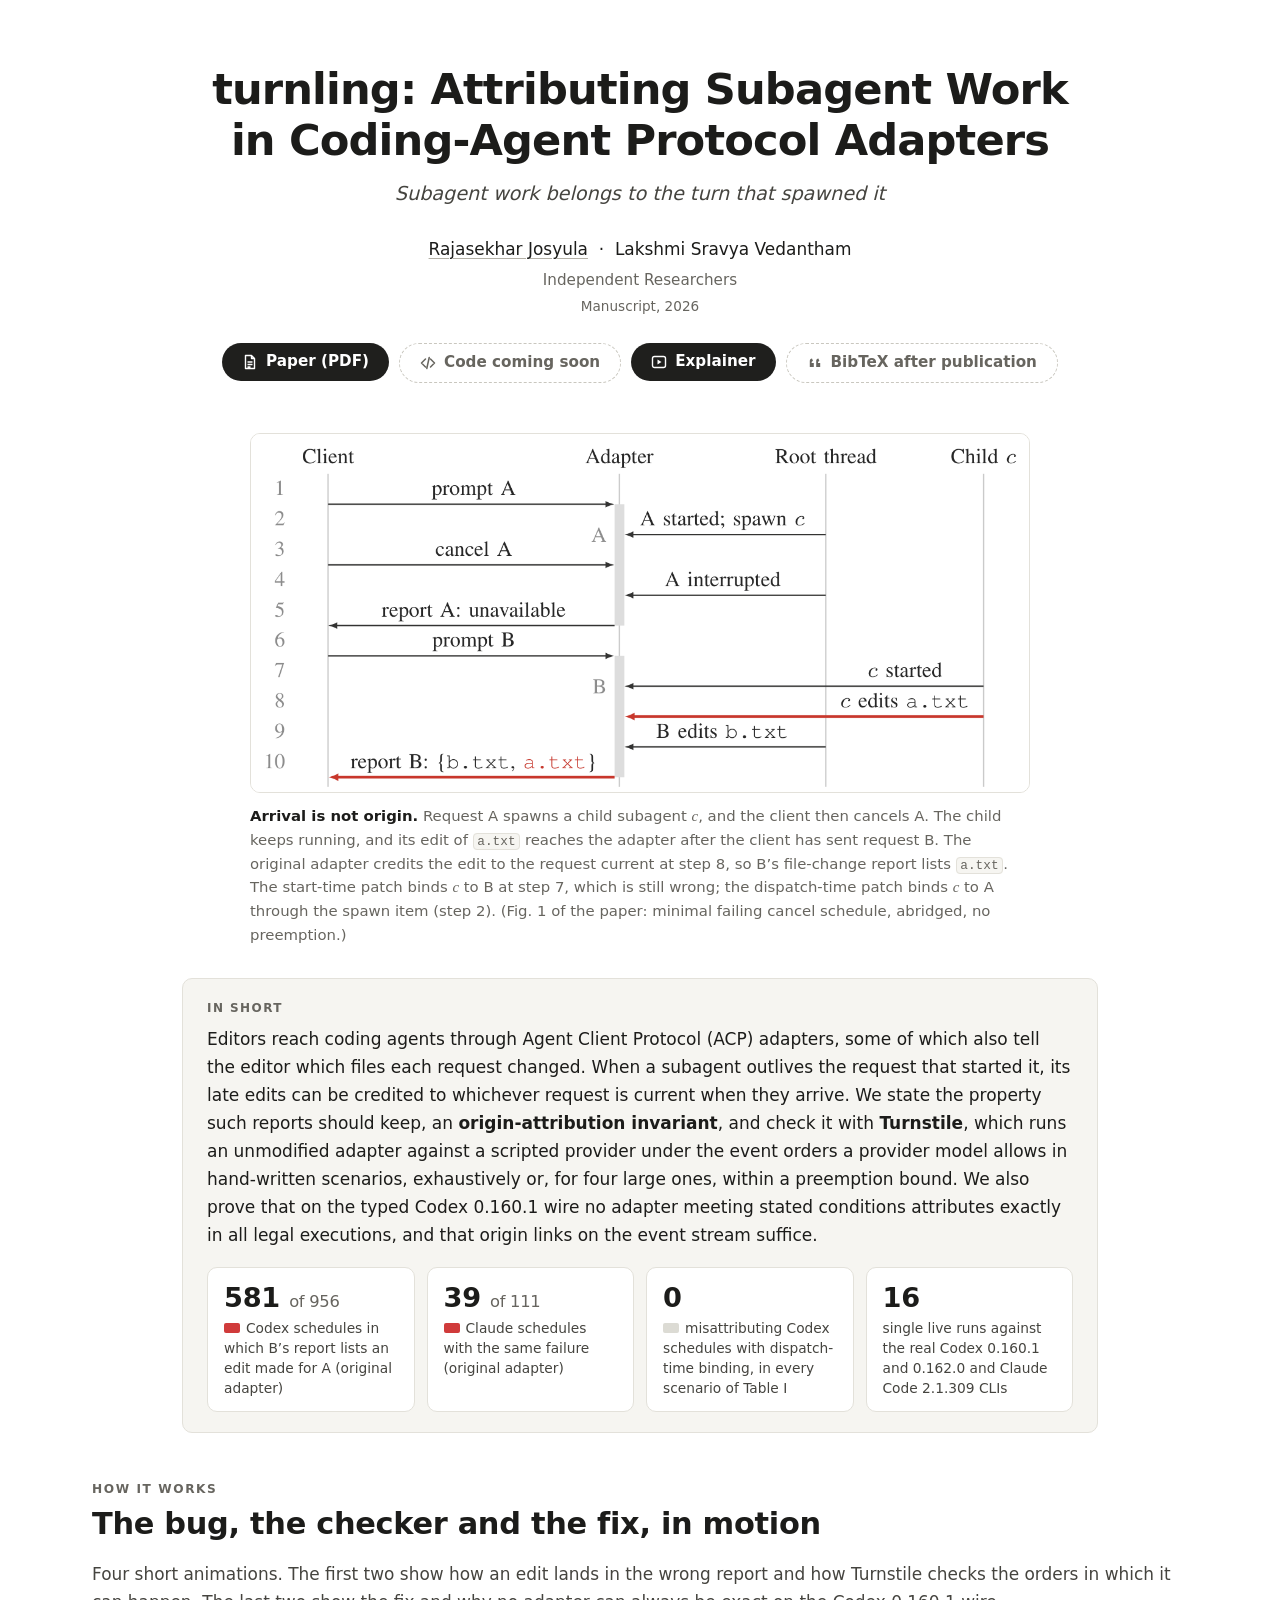
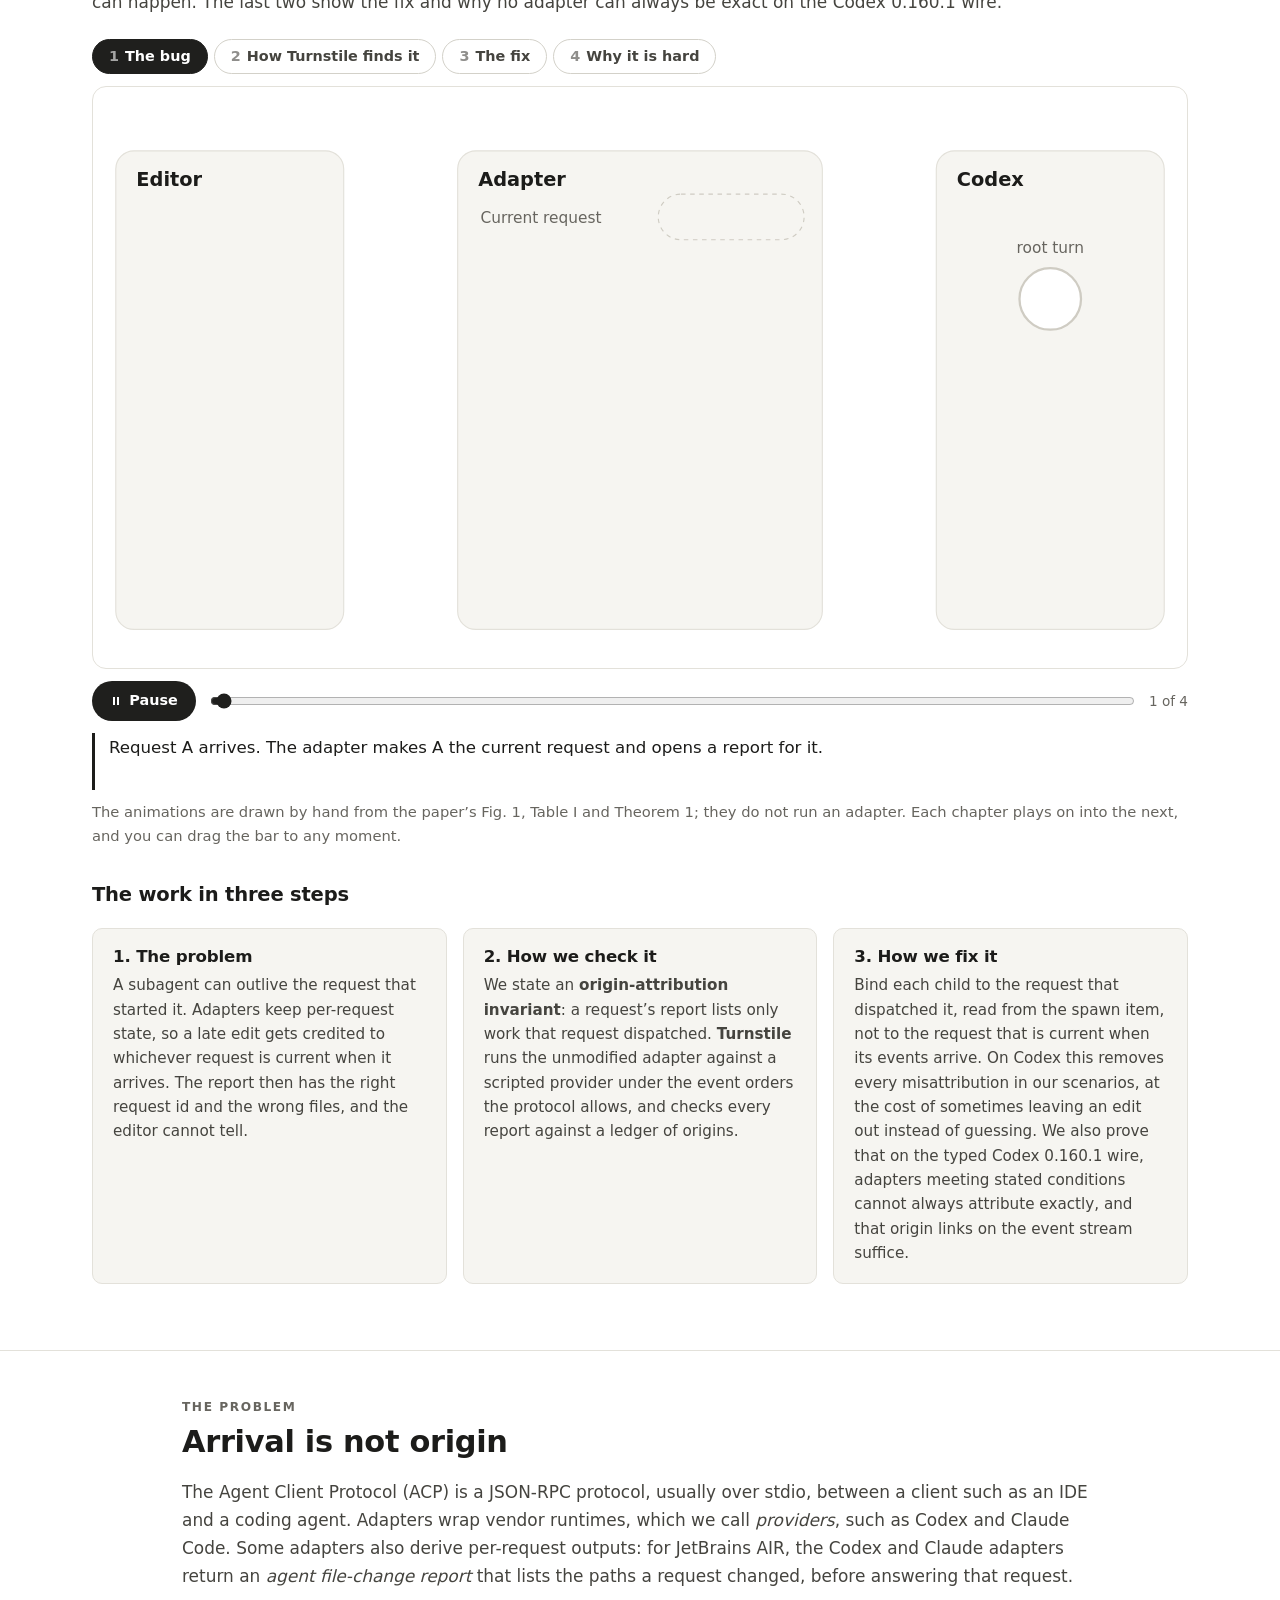
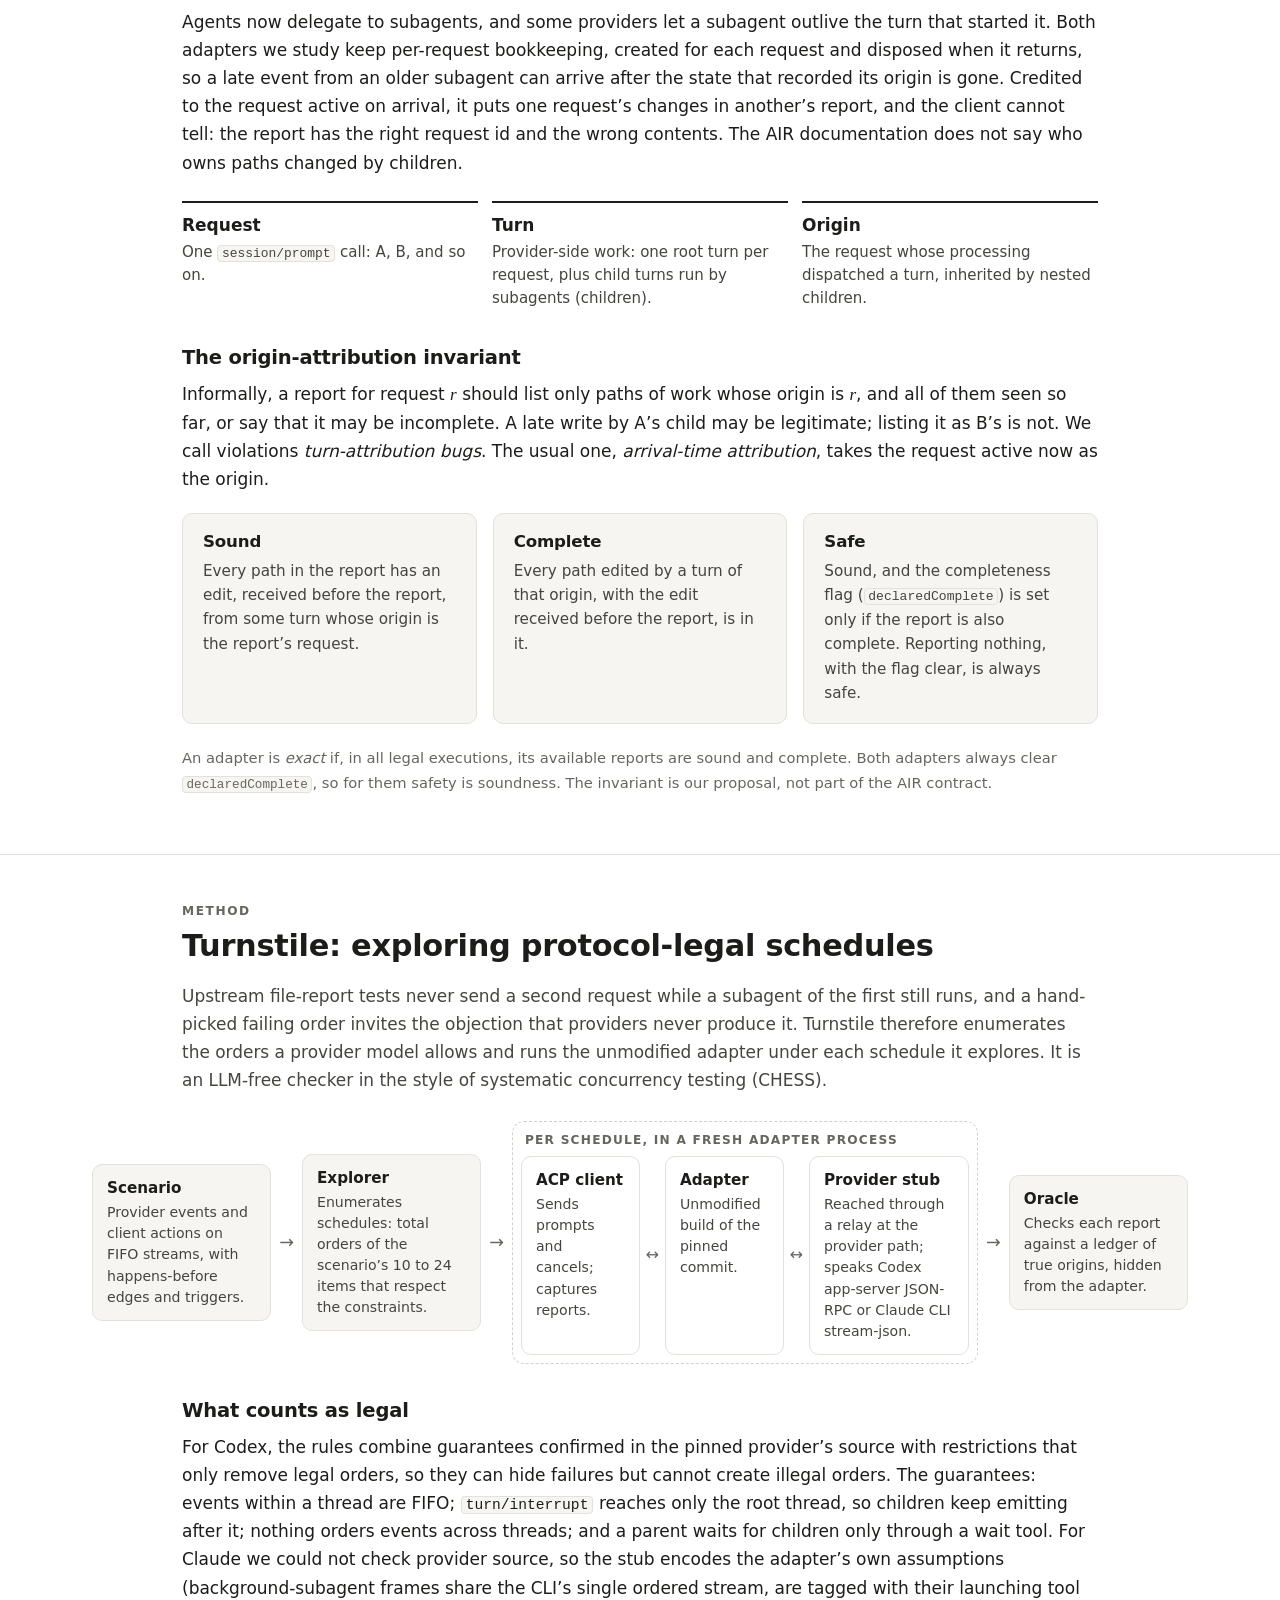
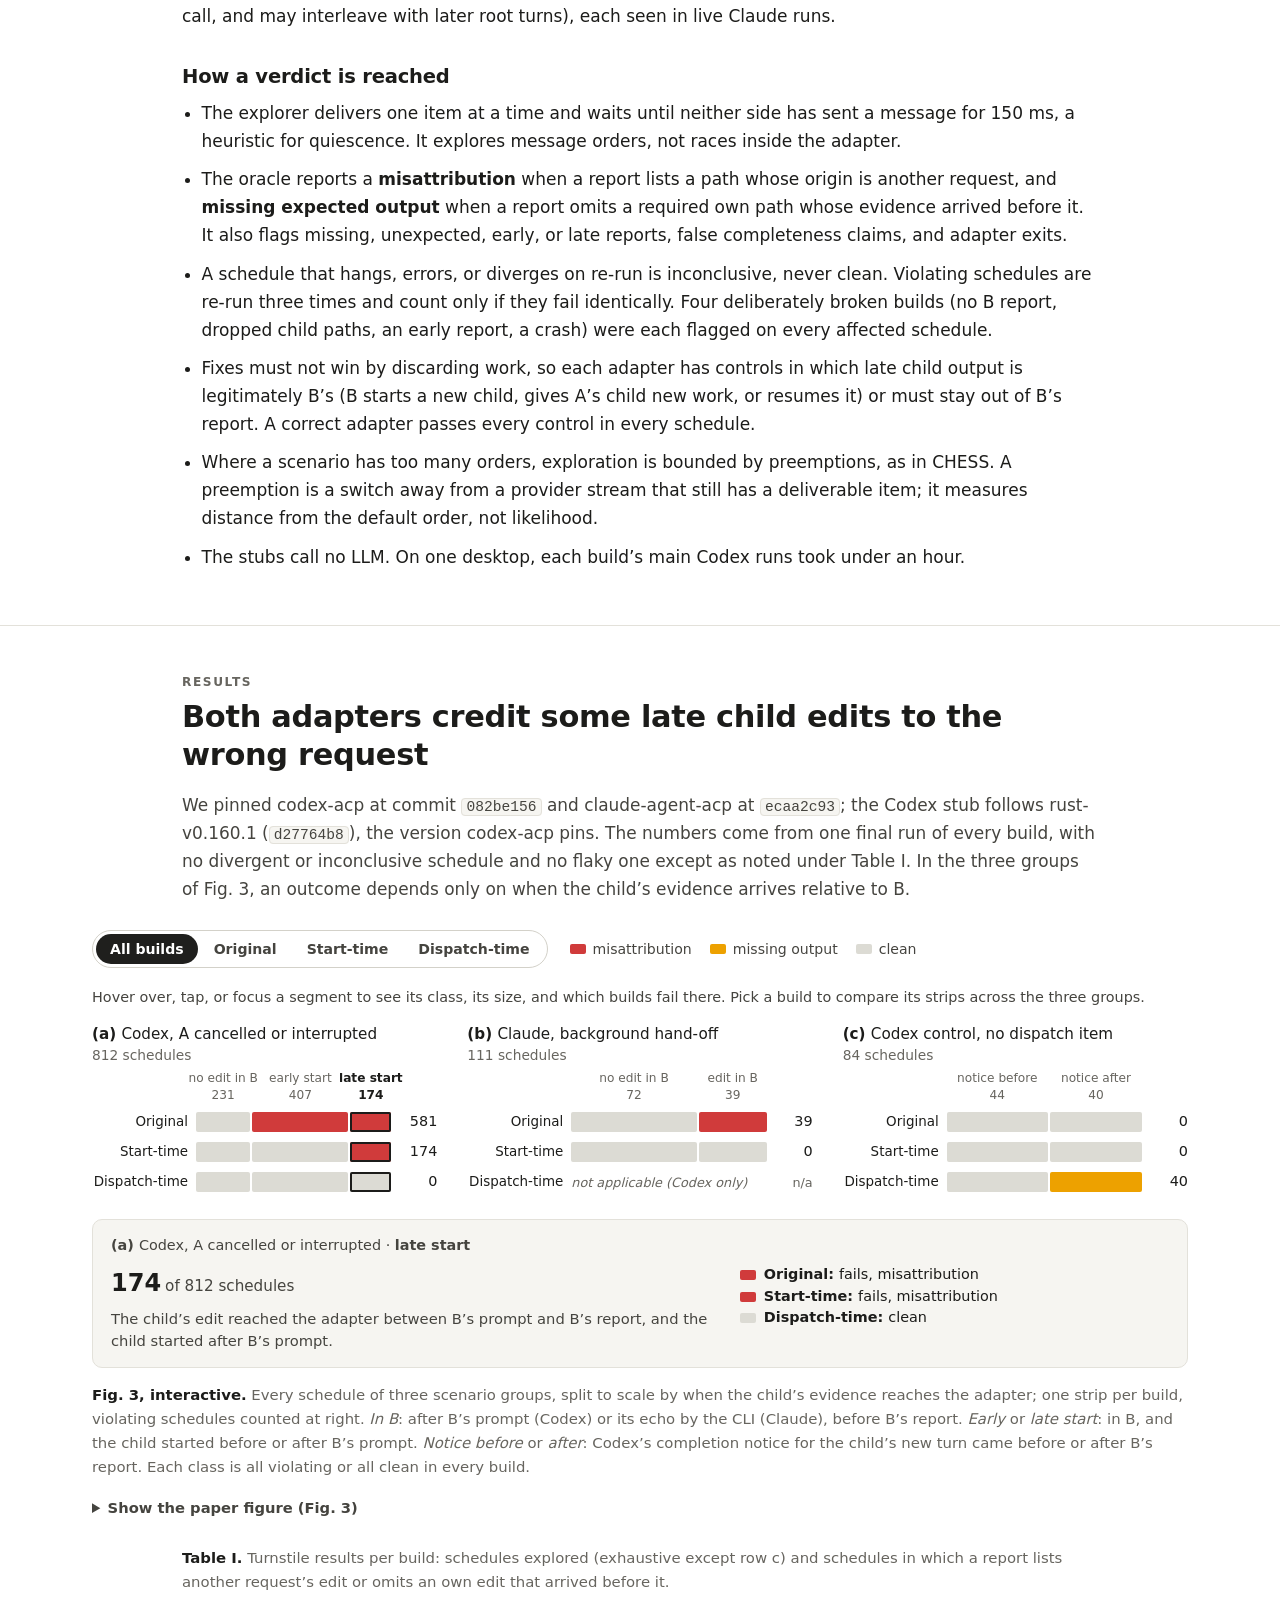
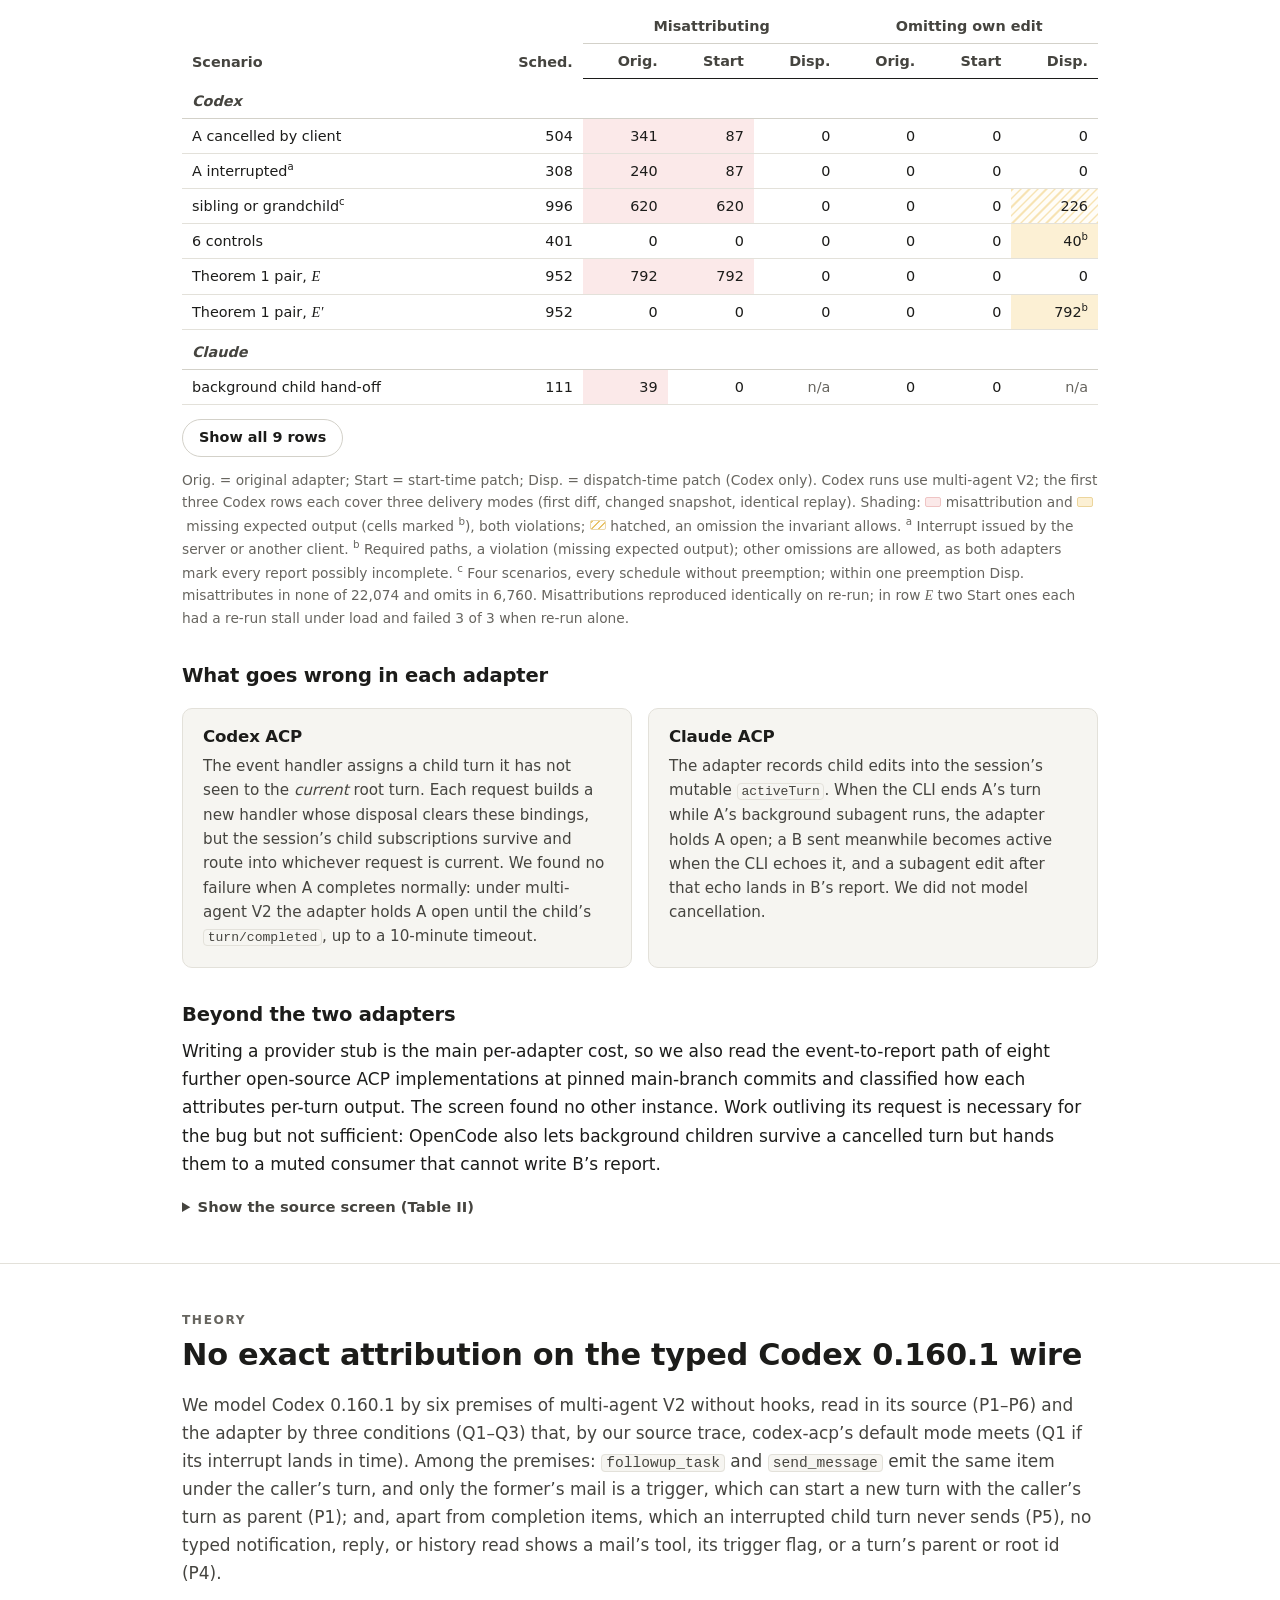
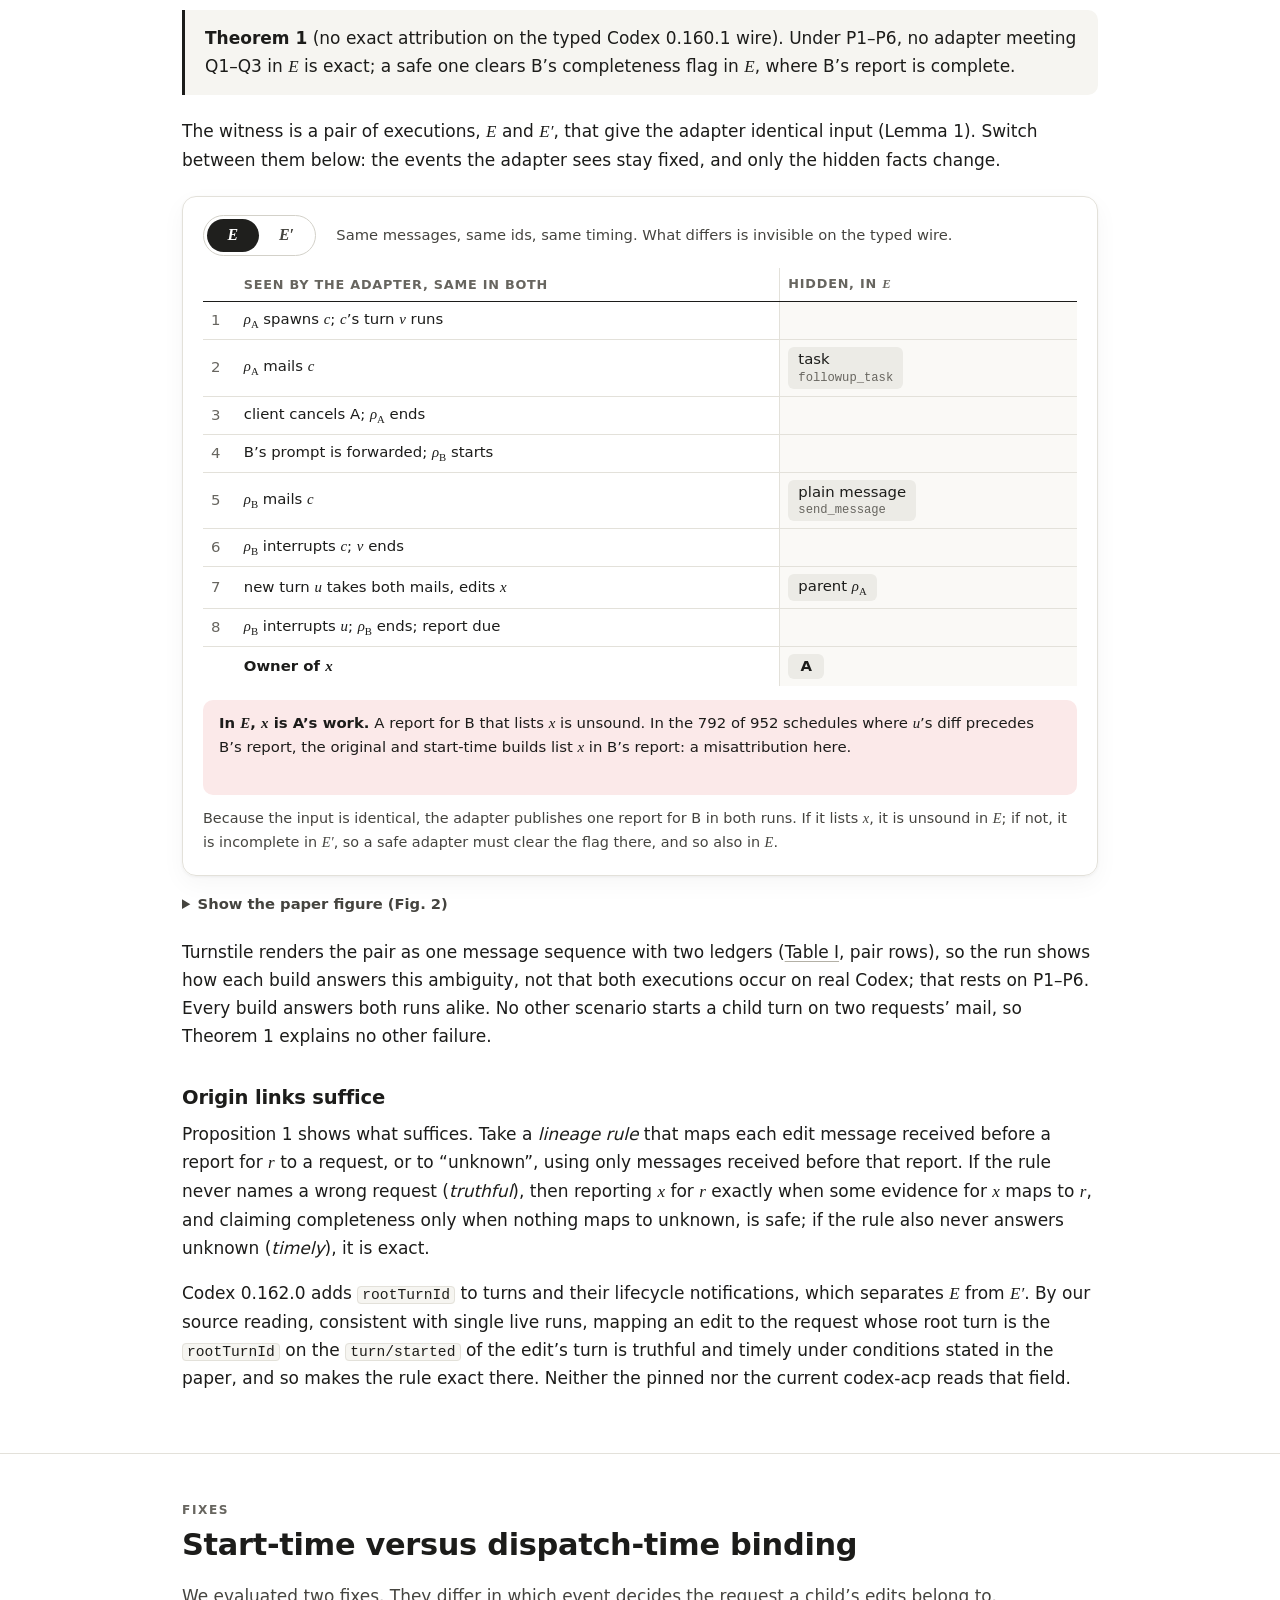
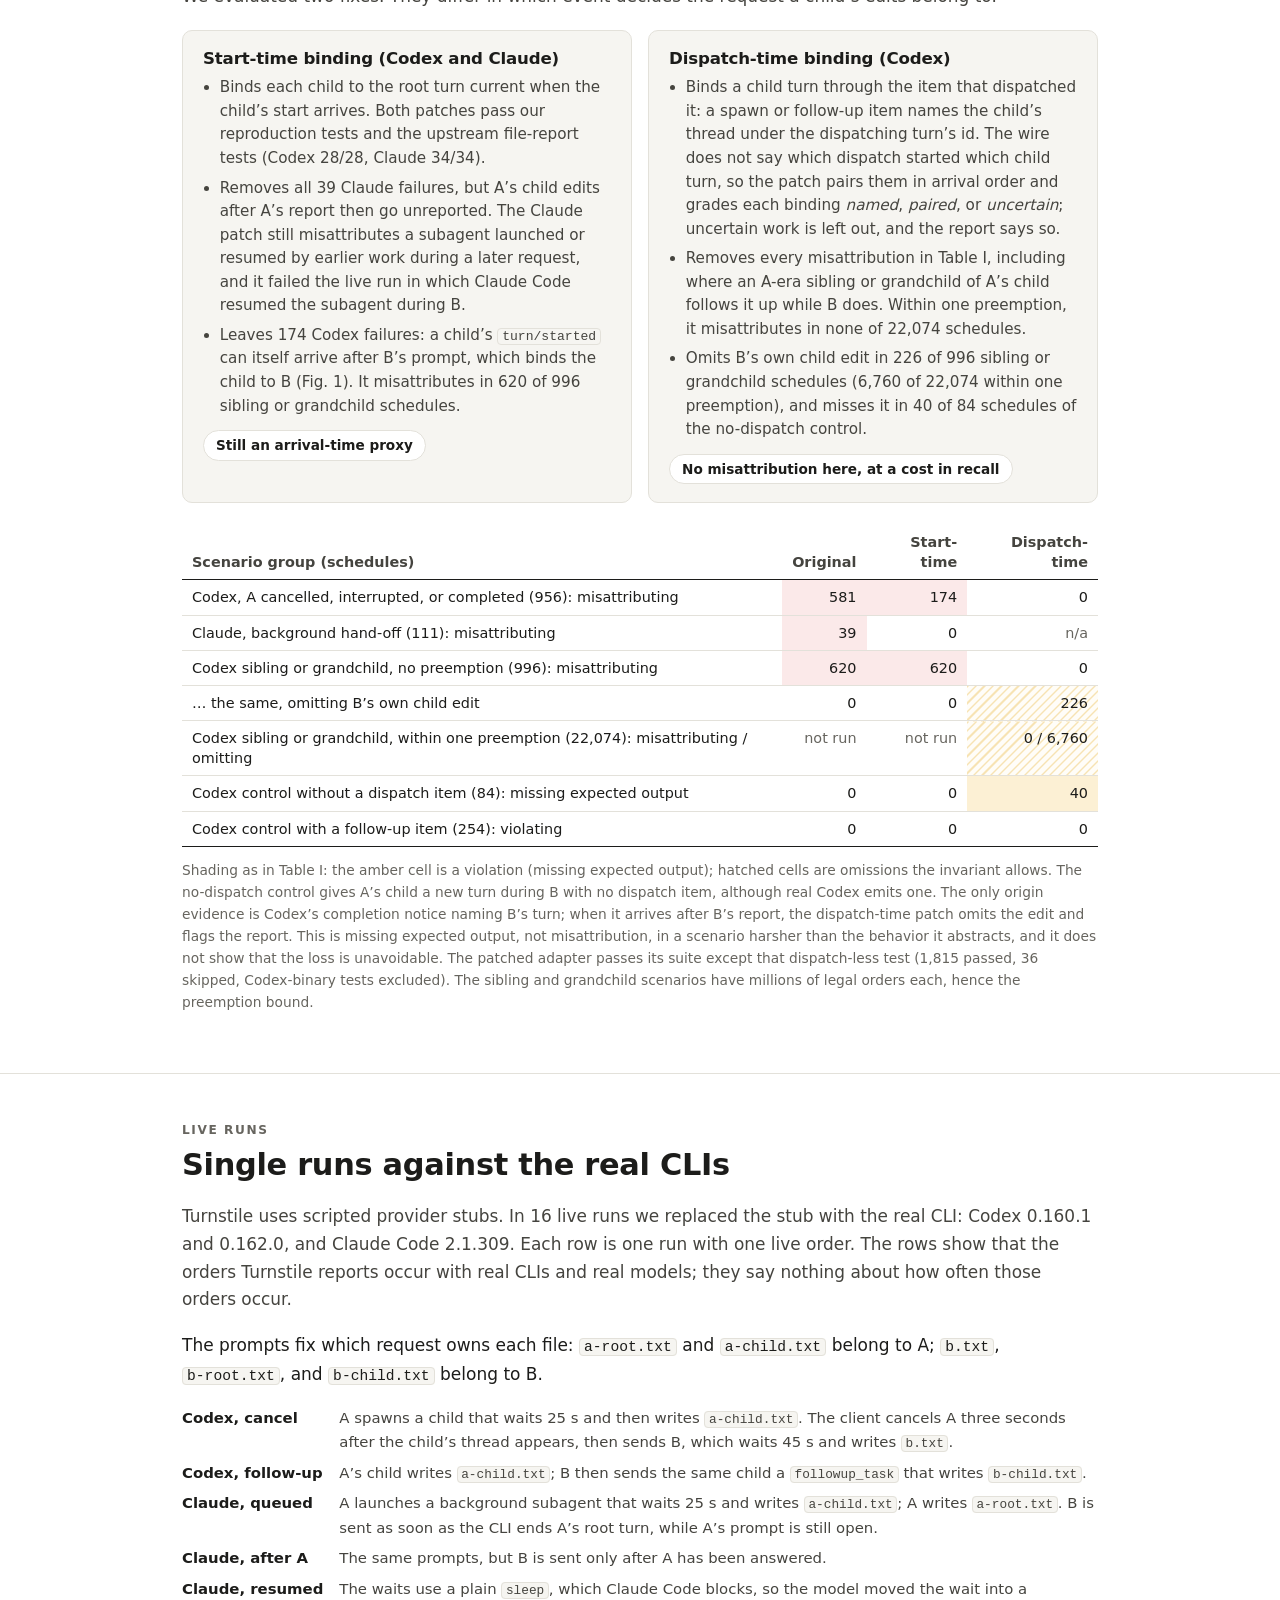
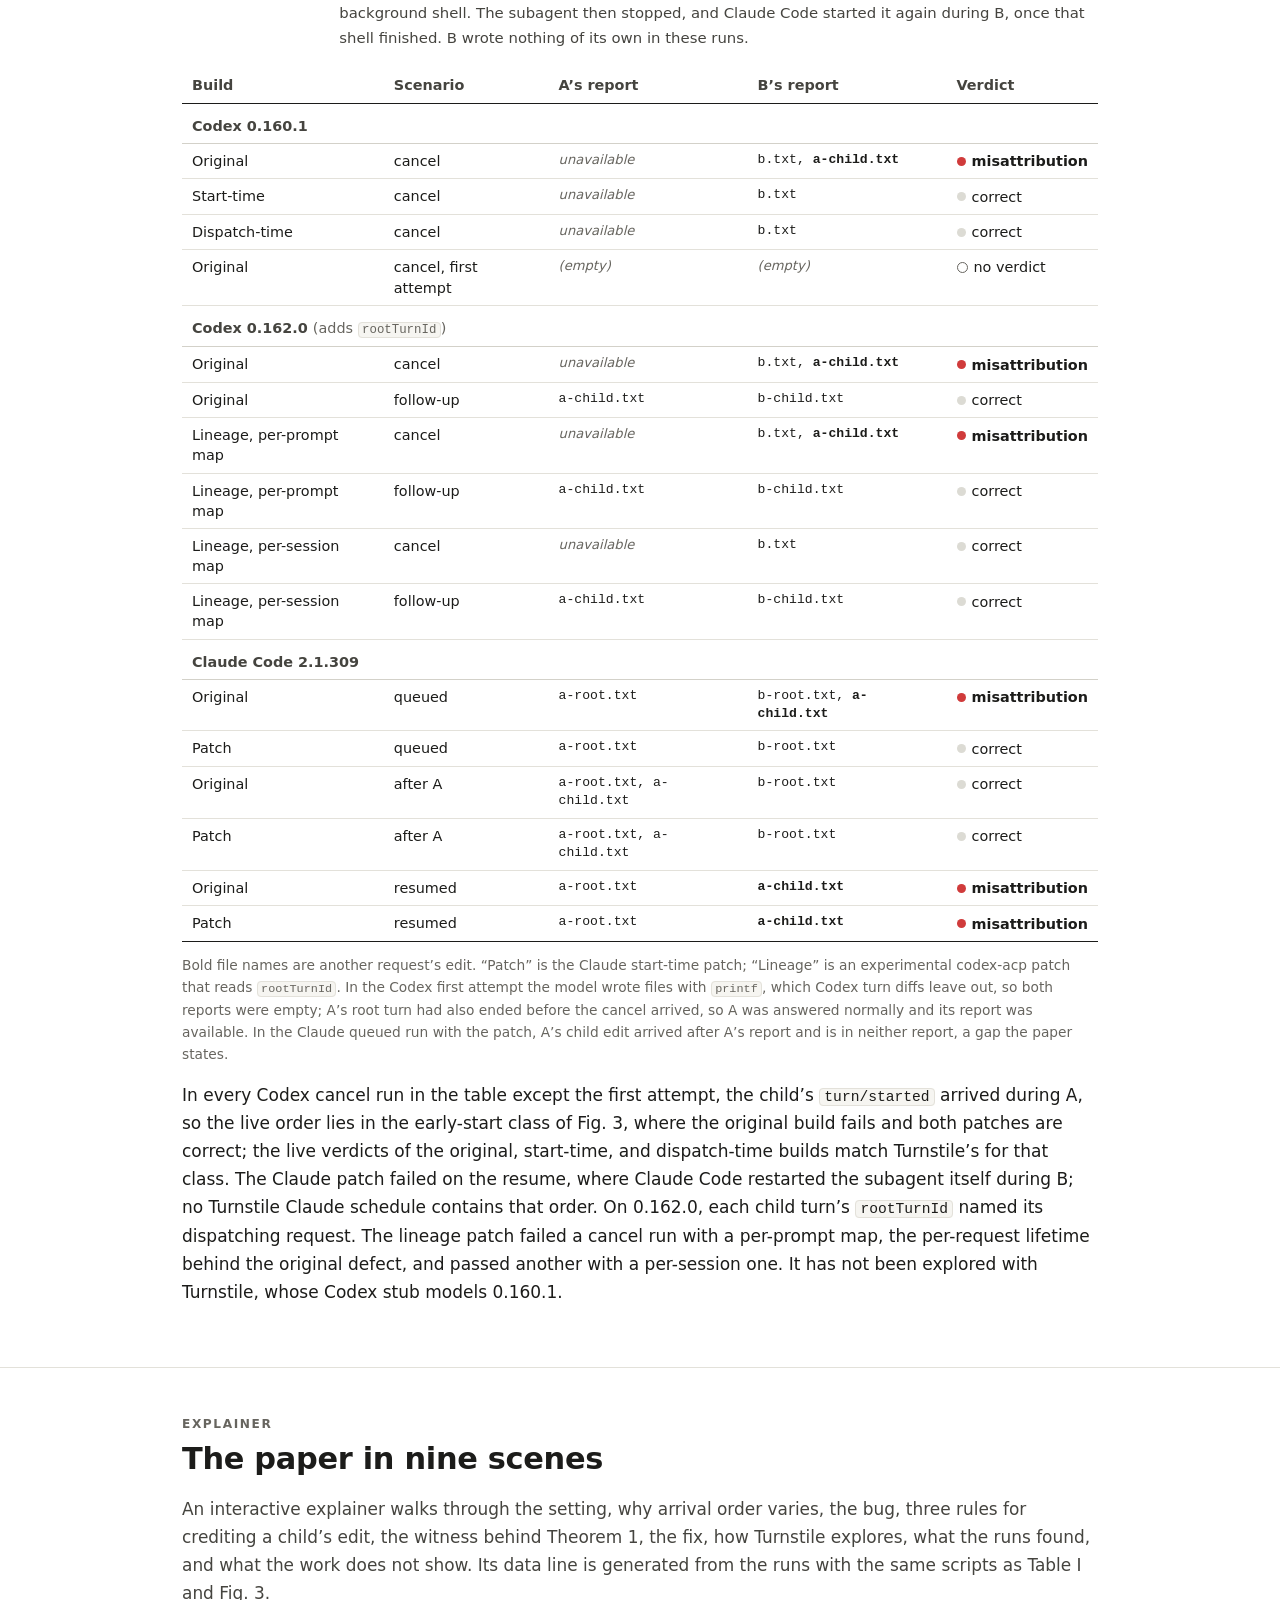
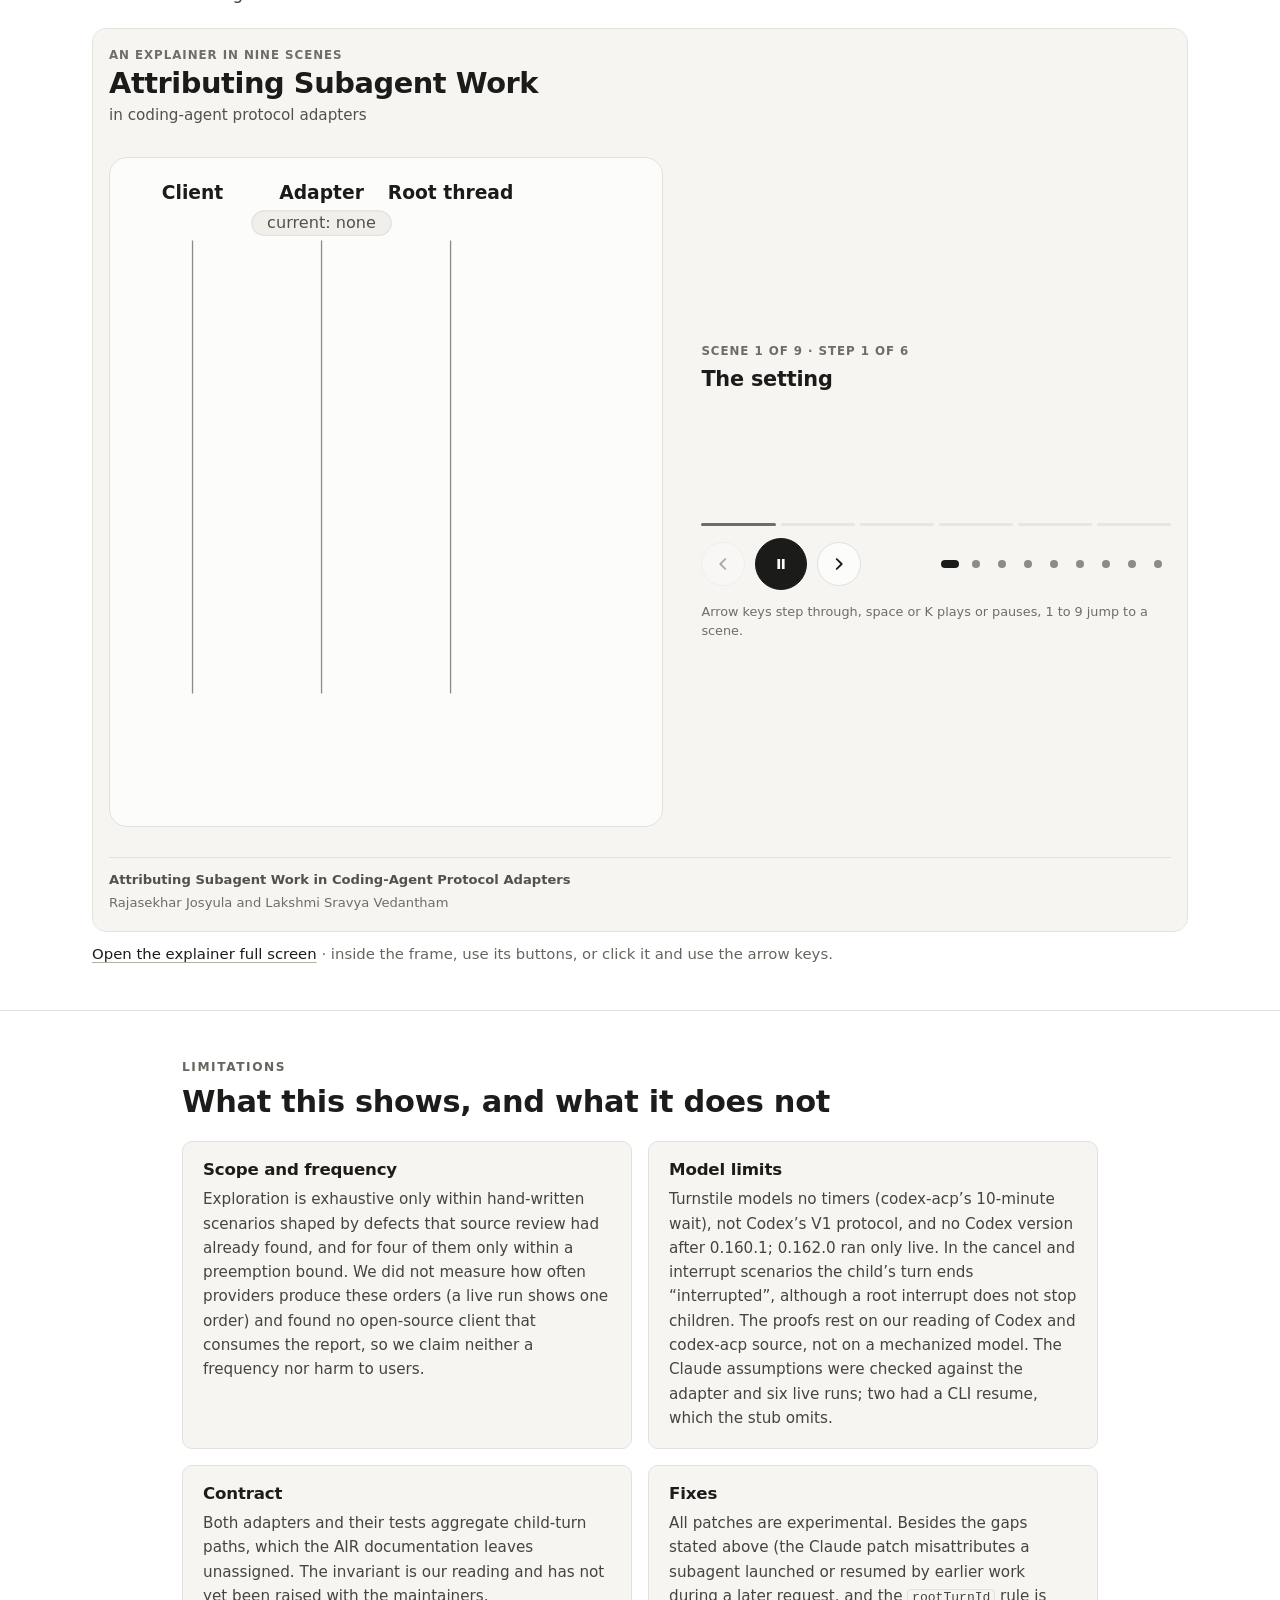
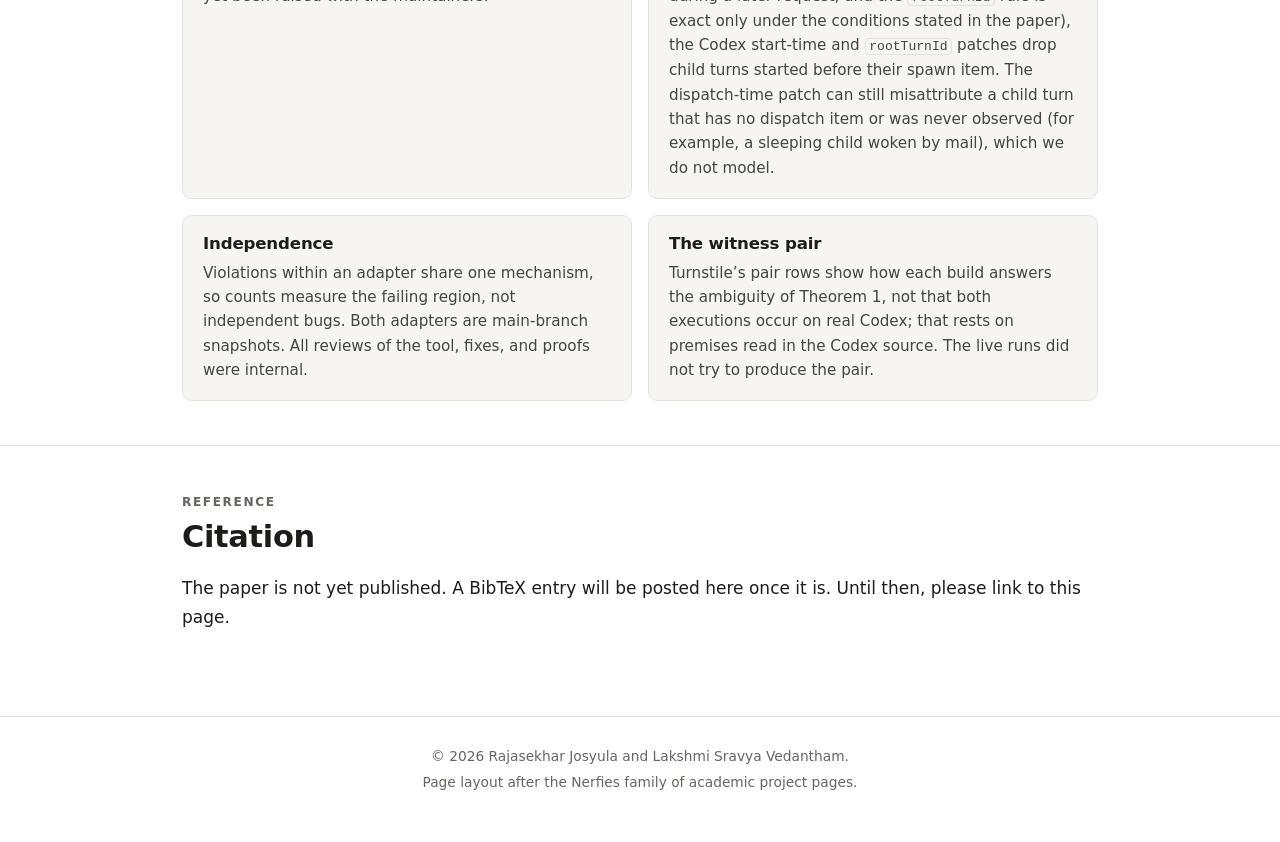
==== commit 010fe738: "Replace the demo with four animated chapters: bug, checker, fix, theorem" ====
--- a/index.html
+++ b/index.html
@@ -381,67 +381,31 @@
 }
 .btn.btn-off { background: #fff; color: var(--muted, #6b6a64); border: 1px dashed #c9c7bf; cursor: default; }
 
-/* ---------- live demo ---------- */
-.demo { display: grid; grid-template-columns: minmax(0, 1fr) 300px; gap: 20px; align-items: start; margin: 22px 0 10px; }
-.demo-top { display: flex; flex-wrap: wrap; align-items: center; justify-content: space-between; gap: 10px 16px; margin-top: 18px; }
-.demo-stage { border: 1px solid var(--border); border-radius: var(--radius); background: #fff; overflow-x: auto; -webkit-overflow-scrolling: touch; }
-.demo-stage svg { display: block; width: 100%; height: auto; }
-.demo-side { display: flex; flex-direction: column; gap: 12px; min-width: 0; }
-.ctrls { display: flex; flex-wrap: wrap; gap: 6px; }
-.ctrl { display: inline-flex; align-items: center; gap: 6px; font: inherit; font-size: 0.88rem; font-weight: 600; color: var(--ink); background: #fff; border: 1px solid var(--hair); border-radius: 999px; padding: 6px 14px; cursor: pointer; line-height: 1.3; }
-.ctrl:hover { background: var(--soft); }
-.ctrl:disabled { opacity: 0.4; cursor: default; background: #fff; }
-.ctrl.primary { background: #1f1f1d; color: #fff; border-color: #1f1f1d; min-width: 92px; justify-content: center; }
-.ctrl.primary:hover { background: #000; }
-.ctrl svg { width: 12px; height: 12px; flex: none; }
-.narr { border: 1px solid var(--border); border-radius: var(--radius); background: var(--soft); padding: 12px 16px 14px; min-height: 172px; }
-.narr p { margin: 0; font-size: 0.95rem; line-height: 1.55; color: var(--ink-2); }
-.dstate { margin: 0; border: 1px solid var(--border); border-radius: var(--radius); padding: 10px 16px; display: grid; grid-template-columns: auto minmax(0, 1fr); gap: 5px 14px; font-size: 0.88rem; }
-.dstate dt { color: var(--muted); }
-.dstate dd { margin: 0; font-weight: 600; }
-.dstate .bad { color: #b42b2b; }
-.verdict { border-radius: var(--radius); padding: 10px 16px; font-size: 0.92rem; line-height: 1.5; border: 1px solid var(--border); background: var(--soft); }
-.verdict[hidden] { display: none; }
-.verdict.bad { background: var(--mis-soft); border-color: #efc6c6; }
-.verdict b { display: block; }
-.d-lane { stroke: #d3d1c9; stroke-width: 1; }
-.d-lane.off { stroke-dasharray: 3 4; stroke: #e3e1da; }
-.d-head { font-family: var(--sans); font-size: 13px; font-weight: 650; fill: #1c1c1a; text-anchor: middle; }
-.d-num { font-family: var(--sans); font-size: 11px; fill: #b9b7ae; text-anchor: end; }
-.d-num.on { fill: #67655f; }
-.d-ghost { stroke: #eeede8; stroke-width: 1.3; }
-.d-msg { stroke: #2b2b28; stroke-width: 1.3; fill: none; }
-.d-msg.bad { stroke: var(--mis); stroke-width: 2.2; }
-.d-lbl { font-family: var(--sans); font-size: 12.5px; fill: #2b2b28; text-anchor: middle; }
-.d-lbl .mi { font-family: Georgia, "Times New Roman", serif; font-style: italic; }
-.d-lbl .mono { font-family: var(--mono); font-size: 11.5px; }
-.d-lbl .bad { fill: var(--mis); font-weight: 700; }
-.d-bar { fill: #dedcd4; }
-.d-barlbl { font-family: var(--sans); font-size: 11px; font-weight: 700; fill: #67655f; text-anchor: end; }
-.d-dot { fill: #1f1f1d; }
-.d-dot.bad { fill: var(--mis); }
-.d-badge rect { fill: #1f1f1d; }
-.d-badge.bad rect { fill: var(--mis); }
-.d-badge text { font-family: var(--sans); font-size: 11.5px; font-weight: 600; fill: #fff; text-anchor: middle; }
-.d-badge line { stroke: #1f1f1d; stroke-width: 1; stroke-dasharray: 2 2; }
-.d-badge.bad line { stroke: var(--mis); }
-.d-now { fill: #f3f2ed; }
-svg.compact .d-head { font-size: 11.5px; }
-svg.compact .d-num { font-size: 10px; }
-svg.compact .d-lbl { font-size: 11px; }
-svg.compact .d-lbl .mono { font-size: 10px; }
-svg.compact .d-badge text { font-size: 10.5px; }
-@media (max-width: 900px) {
-  .demo { grid-template-columns: 1fr; }
-  .narr { min-height: 0; }
-}
+/* ---------- how it works: animated chapters ---------- */
+.hw { margin: 22px 0 10px; }
+.hw-tabs { display: flex; flex-wrap: wrap; gap: 6px; margin: 0 0 12px; }
+.hw-tab { font: inherit; font-size: 0.9rem; font-weight: 600; color: var(--ink-2); background: #fff; border: 1px solid var(--hair); border-radius: 999px; padding: 7px 16px; cursor: pointer; line-height: 1.3; }
+.hw-tab:hover { background: var(--soft); }
+.hw-tab[aria-selected="true"] { background: #1f1f1d; color: #fff; border-color: #1f1f1d; }
+.hw-tab .n { opacity: 0.6; margin-right: 6px; font-variant-numeric: tabular-nums; }
+.hw-stage { position: relative; border: 1px solid var(--border); border-radius: 14px; background: #fff; overflow: hidden; }
+.hw-stage svg { display: block; width: 100%; height: auto; }
+.hw-bar { display: flex; align-items: center; gap: 12px; margin-top: 12px; }
+.hw-play { flex: none; display: inline-flex; align-items: center; justify-content: center; gap: 7px; min-width: 104px; font: inherit; font-size: 0.9rem; font-weight: 600; color: #fff; background: #1f1f1d; border: 0; border-radius: 999px; padding: 8px 16px; cursor: pointer; }
+.hw-play:hover { background: #000; }
+.hw-play svg { width: 12px; height: 12px; }
+.hw-scrub { flex: 1 1 auto; min-width: 0; accent-color: #1f1f1d; height: 24px; cursor: pointer; }
+.hw-count { flex: none; font-size: 0.85rem; color: var(--muted); font-variant-numeric: tabular-nums; }
+.hw-cap { margin: 12px 0 0; min-height: 3.4em; font-size: 1.04rem; line-height: 1.6; color: var(--ink); border-left: 3px solid var(--ink); padding: 2px 0 2px 14px; }
+.hw-t, .hw-h, .hw-s { font-family: var(--sans); }
+.hw-h { font-size: 17px; font-weight: 700; fill: #1c1c1a; }
+.hw-s { font-size: 13.5px; }
+.hw-mono { font-family: var(--mono); }
+.hw-mi { font-family: Georgia, "Times New Roman", serif; font-style: italic; font-weight: 400; }
 @media (max-width: 640px) {
-  .demo-top { flex-direction: column; align-items: stretch; }
-  #demo-modes { display: grid; grid-template-columns: repeat(3, minmax(0, 1fr)); border-radius: 14px; }
-  #demo-modes button { font-size: 0.8rem; padding: 6px 6px; border-radius: 11px; }
-  .ctrls { display: grid; grid-template-columns: repeat(4, minmax(0, 1fr)); }
-  .ctrl { justify-content: center; padding: 6px 6px; font-size: 0.84rem; }
-  .ctrl.primary { min-width: 0; }
+  .hw-tab { font-size: 0.8rem; padding: 6px 11px; }
+  .hw-cap { font-size: 0.97rem; min-height: 5em; }
+  .hw-count { display: none; }
 }
 </style>
 </head>
@@ -493,38 +457,27 @@
 
 <section id="demo">
   <div class="container wide">
-    <span class="kicker">Live demo</span>
-    <h2>Watch an edit land in the wrong report</h2>
-    <p class="lead">Request A starts a subagent and is then cancelled. The subagent keeps working, and its edit reaches the adapter while request B is running. Play the schedule from Fig. 1 of the paper and switch adapters to see who gets the edit.</p>
-    <div class="demo-top">
-      <div class="seg-toggle" role="group" aria-label="Adapter to watch" id="demo-modes">
-        <button type="button" data-mode="orig" aria-pressed="true">Original adapter</button>
-        <button type="button" data-mode="start" aria-pressed="false">Start-time patch</button>
-        <button type="button" data-mode="disp" aria-pressed="false">Dispatch-time patch</button>
+    <span class="kicker">How it works</span>
+    <h2>The bug, the checker and the fix, in motion</h2>
+    <p class="lead">Four short animations. The first two show how an edit lands in the wrong report and how Turnstile checks the orders in which it can happen. The last two show the fix and why no adapter can always be exact on the Codex 0.160.1 wire.</p>
+    <div class="hw">
+      <div class="hw-tabs" role="tablist" aria-label="Chapters" id="hw-tabs">
+        <button type="button" class="hw-tab" role="tab" aria-selected="true" aria-controls="hw-stage" data-ch="0"><span class="n">1</span>The bug</button>
+        <button type="button" class="hw-tab" role="tab" aria-selected="false" aria-controls="hw-stage" data-ch="1"><span class="n">2</span>How Turnstile finds it</button>
+        <button type="button" class="hw-tab" role="tab" aria-selected="false" aria-controls="hw-stage" data-ch="2"><span class="n">3</span>The fix</button>
+        <button type="button" class="hw-tab" role="tab" aria-selected="false" aria-controls="hw-stage" data-ch="3"><span class="n">4</span>Why it is hard</button>
       </div>
-      <div class="ctrls">
-        <button type="button" class="ctrl" id="demo-back" aria-label="Previous step"><svg viewBox="0 0 12 12" aria-hidden="true"><path d="M8 2 4 6l4 4" fill="none" stroke="currentColor" stroke-width="1.6" stroke-linecap="round" stroke-linejoin="round"/></svg>Back</button>
-        <button type="button" class="ctrl primary" id="demo-play">Play</button>
-        <button type="button" class="ctrl" id="demo-next" aria-label="Next step">Next<svg viewBox="0 0 12 12" aria-hidden="true"><path d="M4 2l4 4-4 4" fill="none" stroke="currentColor" stroke-width="1.6" stroke-linecap="round" stroke-linejoin="round"/></svg></button>
-        <button type="button" class="ctrl" id="demo-reset">Restart</button>
+      <div class="hw-stage" id="hw-stage" role="tabpanel">
+        <svg id="hw-svg" viewBox="0 0 960 510" role="img" aria-labelledby="hw-svg-t"><title id="hw-svg-t">Animation; the caption below describes each moment.</title></svg>
       </div>
+      <div class="hw-bar">
+        <button type="button" class="hw-play" id="hw-play">Play</button>
+        <input type="range" class="hw-scrub" id="hw-scrub" min="0" max="1000" value="0" aria-label="Position in this chapter">
+        <span class="hw-count" id="hw-count">1 of 4</span>
+      </div>
+      <p class="hw-cap" id="hw-cap" aria-live="polite"></p>
     </div>
-    <div class="demo">
-      <div class="demo-stage">
-        <svg id="demo-svg" viewBox="0 0 640 428" role="img" aria-labelledby="demo-svg-t">
-          <title id="demo-svg-t">Animated sequence diagram of the Fig. 1 cancel schedule: client, adapter, root thread and child c, ten steps.</title>
-        </svg>
-      </div>
-      <div class="demo-side">
-        <div class="narr">
-          <span class="label" id="demo-stepno">Ready</span>
-          <p id="demo-text" aria-live="polite"></p>
-        </div>
-        <dl class="dstate" id="demo-state"></dl>
-        <div class="verdict" id="demo-verdict" hidden></div>
-      </div>
-    </div>
-    <p class="note">The demo replays one schedule by hand; it does not run an adapter. Turnstile checks all legal orders of scenarios like this one, and the results below come from those runs.</p>
+    <p class="note">The animations are drawn by hand from the paper’s Fig. 1, Table I and Theorem 1; they do not run an adapter. Each chapter plays on into the next, and you can drag the bar to any moment.</p>
 
     <h3>The work in three steps</h3>
     <div class="cards">
@@ -1177,252 +1130,570 @@
     if (wide.addEventListener) wide.addEventListener('change', syncFrame); else if (wide.addListener) wide.addListener(syncFrame);
   }
 
-  /* ---------- Live demo: the Fig. 1 schedule, animated ---------- */
+  /* ---------- How it works: four animated chapters ---------- */
   (function () {
-    var svg = document.getElementById('demo-svg');
+    var svg = document.getElementById('hw-svg');
     if (!svg) return;
     var NS = 'http://www.w3.org/2000/svg';
-    var reduce = window.matchMedia && window.matchMedia('(prefers-reduced-motion: reduce)').matches;
-    var LAYOUT = {
-      wide: { W: 640, X: { C: 56, A: 250, R: 440, K: 590 }, num: 34, cw: 6.3 },
-      compact: { W: 400, X: { C: 26, A: 172, R: 290, K: 374 }, num: 14, cw: 5.7 }
-    };
-    var L, X, MID, BW = 4;
-    var setLayout = function () {
-      var next = svg.parentNode.clientWidth < 600 ? LAYOUT.compact : LAYOUT.wide;
-      if (next === L) return false;
-      L = next; X = L.X;
-      MID = { CA: (X.C + X.A) / 2, AR: (X.A + X.R) / 2, RK: (X.R + X.K) / 2 };
-      svg.setAttribute('viewBox', '0 0 ' + L.W + ' 428');
-      svg.setAttribute('class', L === LAYOUT.compact ? 'compact' : '');
-      return true;
-    };
-    var y = function (i) { return 52 + i * 34; };
-    var c = '<tspan class="mi">c</tspan>';
-    var f = function (n, bad) { return '<tspan class="mono' + (bad ? ' bad' : '') + '">' + n + '</tspan>'; };
-    var STEPS = [
-      { f: 'C', t: 'A', m: 'CA', l: 'prompt A' },
-      { f: 'R', t: 'A', m: 'AR', l: 'A started; spawn ' + c },
-      { f: 'C', t: 'A', m: 'CA', l: 'cancel A' },
-      { f: 'R', t: 'A', m: 'AR', l: 'A interrupted' },
-      { f: 'A', t: 'C', m: 'CA', l: 'report A: unavailable' },
-      { f: 'C', t: 'A', m: 'CA', l: 'prompt B' },
-      { f: 'K', t: 'A', m: 'RK', l: c + ' started' },
-      { f: 'K', t: 'A', m: 'RK', l: c + ' edits ' + f('a.txt'), bad: true },
-      { f: 'R', t: 'A', m: 'AR', l: 'B edits ' + f('b.txt') },
-      { f: 'A', t: 'C', m: 'CA', l: 'report B: {' + f('b.txt') + ', ' + f('a.txt', true) + '}', bad: true,
-        ok: 'report B: {' + f('b.txt') + '}' }
-    ];
-    var BADGES = {
-      orig: { 8: ['credits a.txt to B', true] },
-      start: { 7: ['binds c to B', true], 8: ['credits a.txt to B', true] },
-      disp: { 2: ['binds c to A', false], 8: ['a.txt stays with A', false] }
-    };
-    var TEXT = {
-      0: 'This is the cancel schedule from Fig. 1 of the paper, on the Codex adapter. Press Play or Next to run it, and switch adapters to compare.',
-      1: 'The editor sends prompt A. The adapter starts tracking the files that A changes.',
-      2: { all: 'Codex starts A’s root turn, which spawns a child subagent c.',
-           orig: ' The original adapter records nothing about where c came from.',
-           start: ' The start-time patch will bind c when c’s own start event arrives.',
-           disp: ' The dispatch-time patch reads the spawn item and binds c to A now.' },
-      3: 'The user cancels A.',
-      4: 'A’s root turn is interrupted. The child c is not stopped and keeps working.',
-      5: 'The adapter answers A as cancelled, with no file-change report, and disposes of A’s per-request state.',
-      6: 'The editor sends prompt B. B is now the current request.',
-      7: { all: 'c’s start event reaches the adapter only now, after prompt B.',
-           orig: ' The original adapter still keeps no binding.',
-           start: ' The start-time patch binds c to the current request, B. But A dispatched c.',
-           disp: ' The dispatch-time patch already bound c to A at step 2.' },
-      8: { all: 'c edits a.txt as part of the work A asked for.',
-           orig: ' The original adapter credits the edit to whatever request is current: B.',
-           start: ' c is bound to B, so the edit goes to B.',
-           disp: ' c is bound to A, and A has already been answered, so the edit stays out of B’s report.' },
-      9: 'B’s own root turn edits b.txt.',
-      10: { all: '',
-            orig: 'The adapter answers B with the report {b.txt, a.txt}. The request id is right and the contents are wrong, and the editor has no way to tell.',
-            start: 'The adapter answers B with the report {b.txt, a.txt}. The request id is right and the contents are wrong, and the editor has no way to tell.',
-            disp: 'The adapter answers B with the report {b.txt}. It lists only B’s own work.' }
-    };
-    var VERDICT = {
-      orig: ['✗ Misattributed', 'B’s report lists a.txt, an edit made for A. Turnstile finds this in 581 of 956 Codex schedules on the original adapter.', true],
-      start: ['✗ Still misattributed', 'c’s start arrived after prompt B, so binding at the start event still goes by arrival time.', true],
-      disp: ['✓ Correct', 'B’s report lists only b.txt. The edit to a.txt is A’s work after A was answered, so it is left out. Neither adapter ever marks a report complete, so leaving an edit out is safe; crediting it to B is not.', false]
-    };
-    var mode = 'orig', k = 0, timer = 0, anim = 0, playing = false;
-    var btnPlay = document.getElementById('demo-play');
-    var btnBack = document.getElementById('demo-back');
-    var btnNext = document.getElementById('demo-next');
-    var btnReset = document.getElementById('demo-reset');
-    var elNo = document.getElementById('demo-stepno');
-    var elText = document.getElementById('demo-text');
-    var elState = document.getElementById('demo-state');
-    var elVerdict = document.getElementById('demo-verdict');
-
-    var el = function (tag, attrs, parent) {
+    var reduce = !!(window.matchMedia && window.matchMedia('(prefers-reduced-motion: reduce)').matches);
+    var C = { A: '#2F5FB3', B: '#13806F', mis: '#D03B3B', ink: '#1f1f1d', ink2: '#45443f', muted: '#67655f',
+              line: '#cfccc3', border: '#e3e1da', soft: '#f6f5f1', ok: '#DCDBD4' };
+
+    /* ---- drawing helpers ---- */
+    var clamp = function (x) { return x < 0 ? 0 : x > 1 ? 1 : x; };
+    var ease = function (x) { x = clamp(x); return x < 0.5 ? 4 * x * x * x : 1 - Math.pow(-2 * x + 2, 3) / 2; };
+    var seg = function (t, a, b) { return ease((t - a) / (b - a)); };
+    var mix = function (a, b, p) { return a + (b - a) * p; };
+    var mk = function (tag, attrs, parent, text) {
       var e = document.createElementNS(NS, tag);
-      for (var a in attrs) e.setAttribute(a, attrs[a]);
+      if (attrs) for (var k in attrs) e.setAttribute(k, attrs[k]);
+      if (text != null) e.textContent = text;
       (parent || svg).appendChild(e);
       return e;
     };
-    var isBad = function (i) { return STEPS[i - 1].bad && mode !== 'disp'; };
-    var ends = function (s) {
-      var x1 = X[s.f], x2 = X[s.t];
-      if (s.f === 'A') x1 = x2 < x1 ? X.A - BW : X.A + BW;
-      if (s.t === 'A') x2 = x1 < X.A ? X.A - BW : X.A + BW;
-      return [x1, x2];
+    /* keyframes: [time, x, y, opacity, scale]; eased between keys, held outside them */
+    var at = function (t, keys) {
+      var k0 = keys[0], kn = keys[keys.length - 1];
+      if (t <= k0[0]) return k0;
+      if (t >= kn[0]) return kn;
+      for (var i = 1; i < keys.length; i++) {
+        if (t < keys[i][0]) {
+          var a = keys[i - 1], b = keys[i], p = ease((t - a[0]) / (b[0] - a[0]));
+          var sa = a[4] == null ? 1 : a[4], sb = b[4] == null ? 1 : b[4];
+          return [t, mix(a[1], b[1], p), mix(a[2], b[2], p), mix(a[3], b[3], p), mix(sa, sb, p)];
+        }
+      }
+      return kn;
     };
-    var text = function (v) { return typeof v === 'string' ? v : v.all + v[mode]; };
-
-    var draw = function () {
-      while (svg.lastChild && svg.lastChild.nodeName !== 'title') svg.removeChild(svg.lastChild);
-      var defs = el('defs', {});
-      [['ah', '#2b2b28'], ['ahbad', '#D03B3B']].forEach(function (d) {
-        var m = el('marker', { id: d[0], viewBox: '0 0 10 10', refX: '9', refY: '5', markerWidth: '7', markerHeight: '7', orient: 'auto-start-reverse' }, defs);
-        el('path', { d: 'M0 1 9 5 0 9z', fill: d[1] }, m);
-      });
-      if (k > 0) el('rect', { 'class': 'd-now', x: 4, y: y(k) - 17, width: L.W - 8, height: 34, rx: 6 });
-      [['C', 'Client'], ['A', 'Adapter'], ['R', 'Root thread'], ['K', 'Child c']].forEach(function (h) {
-        var t = el('text', { 'class': 'd-head', x: X[h[0]], y: 26 });
-        t.innerHTML = h[0] === 'K' ? 'Child <tspan class="mi" font-weight="400">c</tspan>' : h[1];
-        if (h[0] === 'K' && k < 2) {
-          el('line', { 'class': 'd-lane off', x1: X.K, y1: 38, x2: X.K, y2: 414 });
-        } else if (h[0] === 'K') {
-          el('line', { 'class': 'd-lane off', x1: X.K, y1: 38, x2: X.K, y2: y(2) });
-          el('line', { 'class': 'd-lane', x1: X.K, y1: y(2), x2: X.K, y2: 414 });
-        } else {
-          el('line', { 'class': 'd-lane', x1: X[h[0]], y1: 38, x2: X[h[0]], y2: 414 });
-        }
-      });
-      if (k >= 1) el('rect', { 'class': 'd-bar', x: X.A - BW, y: y(1), width: BW * 2, height: y(Math.min(k, 5)) - y(1) + 1 });
-      if (k >= 6) el('rect', { 'class': 'd-bar', x: X.A - BW, y: y(6), width: BW * 2, height: y(k) - y(6) + 1 });
-      if (k >= 1) el('text', { 'class': 'd-barlbl', x: X.A - BW - 5, y: y(1) + 18 }).textContent = 'A';
-      if (k >= 6) el('text', { 'class': 'd-barlbl', x: X.A - BW - 5, y: y(6) + 18 }).textContent = 'B';
-      for (var i = 1; i <= 10; i++) {
-        var s = STEPS[i - 1], e = ends(s);
-        var n = el('text', { 'class': 'd-num' + (i <= k ? ' on' : ''), x: L.num, y: y(i) + 4 });
-        n.textContent = i;
-        if (i > k) { el('line', { 'class': 'd-ghost', x1: e[0], y1: y(i), x2: e[1], y2: y(i) }); continue; }
-        var bad = isBad(i);
-        var ln = el('line', { 'class': 'd-msg' + (bad ? ' bad' : ''), x1: e[0], y1: y(i), x2: e[1], y2: y(i), 'marker-end': 'url(#' + (bad ? 'ahbad' : 'ah') + ')' });
-        var lb = el('text', { 'class': 'd-lbl', x: MID[s.m], y: y(i) - 7 });
-        lb.innerHTML = (i === 10 && mode === 'disp') ? s.ok : (s.bad && !bad ? s.l.replace(' bad', '') : s.l);
-        var bg = BADGES[mode][i], badge = null;
-        if (bg) {
-          var w = bg[0].length * L.cw + 18, bx = MID.CA - w / 2 + 6;
-          badge = el('g', { 'class': 'd-badge' + (bg[1] ? ' bad' : '') });
-          el('line', { x1: bx + w, y1: y(i), x2: X.A - BW - 1, y2: y(i) }, badge);
-          el('rect', { x: bx, y: y(i) - 10, width: w, height: 20, rx: 10 }, badge);
-          el('text', { x: bx + w / 2, y: y(i) + 4 }, badge).textContent = bg[0];
-        }
-        if (i === k && !reduce) animate(ln, lb, badge, e, y(i), bad);
+    var put = function (g, s) {
+      var sc = s[4] == null ? 1 : s[4];
+      g.setAttribute('transform', 'translate(' + s[1].toFixed(1) + ' ' + s[2].toFixed(1) + ')' + (sc !== 1 ? ' scale(' + sc.toFixed(3) + ')' : ''));
+      g.setAttribute('opacity', clamp(s[3]).toFixed(3));
+    };
+    var fade = function (e, o) { e.setAttribute('opacity', clamp(o).toFixed(3)); };
+    var move = function (g, x, y, o, s) { put(g, [0, x, y, o, s]); };
+    var measure = function (tx, size) {
+      var w = 0;
+      try { w = tx.getComputedTextLength(); } catch (e) { w = 0; }
+      return w || tx.textContent.length * size * 0.56;
+    };
+    /* a rounded label centred on its group's origin */
+    var pill = function (parent, text, o) {
+      o = o || {};
+      var size = o.size || 15;
+      var g = mk('g', { opacity: 0 }, parent);
+      var r = mk('rect', { fill: o.fill || '#fff', stroke: o.stroke || 'none', 'stroke-width': o.sw || 1.6 }, g);
+      if (o.dash) r.setAttribute('stroke-dasharray', o.dash);
+      var tx = mk('text', { 'class': 'hw-t' + (o.mono ? ' hw-mono' : ''), 'text-anchor': 'middle', y: (size * 0.36).toFixed(1),
+                            fill: o.color || C.ink, 'font-size': size, 'font-weight': o.weight || 600 }, g);
+      if (o.html) tx.innerHTML = text; else tx.textContent = text;
+      var h = o.h || size + 19;
+      var w = o.w || Math.max(o.min || 0, measure(tx, size) + (o.pad || 30));
+      r.setAttribute('x', (-w / 2).toFixed(1)); r.setAttribute('y', (-h / 2).toFixed(1));
+      r.setAttribute('width', w.toFixed(1)); r.setAttribute('height', h);
+      r.setAttribute('rx', o.r != null ? o.r : h / 2);
+      g.r = r; g.tx = tx; g.w = w; g.h = h;
+      return g;
+    };
+    var box = function (b, title) {
+      mk('rect', { x: b.x, y: b.y, width: b.w, height: b.h, rx: 16, fill: C.soft, stroke: C.border });
+      mk('text', { 'class': 'hw-h', x: b.x + 18, y: b.y + 31 }, svg, title);
+    };
+    var setText = function (e, s) { if (e.textContent !== s) e.textContent = s; };
+
+    /* ---- geometry: one layout for wide stages, one for phones ---- */
+    var GEO = {
+      wide: {
+        W: 960, H: 510,
+        editor: { x: 20, y: 56, w: 200, h: 420 }, adapter: { x: 320, y: 56, w: 320, h: 420 }, codex: { x: 740, y: 56, w: 200, h: 420 },
+        pOrigin: [120, 118], slot: [560, 114], slotLabel: [340, 119, 'start'],
+        trayA: [340, 152], trayB: [340, 312], trayW: 280, trayH: 132,
+        root: [840, 186], child: [840, 356], rootLabel: -40, entry: [630, 298], childNote: [840, 442], tag: [36, -30],
+        landA: [120, 262], landB: [120, 372], verdict: [120, 418],
+        cards: { x: 40, w: 250, h: 40, ys: [104, 150, 196, 242], title: [40, 86] }, repTo: [325, 310],
+        runner: { x: 40, y: 330, w: 160, h: 58 }, oracle: { x: 220, y: 330, w: 210, h: 150 },
+        grid: { x: 476, y: 106, cols: 42, pitch: 11.2, cell: 9.4, counter: [476, 82], foot: [476, 496], footLines: 1 },
+        thm: { wide: true, labelX: 24, rows: { E: 136, S: 266, F: 396 }, x0: 216, dx: 96, cw: 88, sw: 88, h: 54 }
+      },
+      tall: {
+        W: 540, H: 830,
+        editor: { x: 20, y: 20, w: 500, h: 200 }, adapter: { x: 20, y: 256, w: 500, h: 336 }, codex: { x: 20, y: 628, w: 500, h: 190 },
+        pOrigin: [420, 120], slot: [420, 336], slotLabel: [420, 304, 'middle'],
+        trayA: [36, 304], trayB: [36, 448], trayW: 300, trayH: 132,
+        root: [420, 712], child: [170, 712], rootLabel: 50, entry: [420, 512], childNote: [300, 712], tag: [36, -30],
+        landA: [150, 96], landB: [150, 150], verdict: [150, 194],
+        cards: { x: 30, w: 250, h: 38, ys: [86, 132, 178, 224], title: [30, 62] },
+        runner: { x: 300, y: 86, w: 210, h: 52 }, oracle: { x: 300, y: 152, w: 210, h: 130 }, repTo: [405, 304],
+        grid: { x: 30, y: 356, cols: 40, pitch: 12, cell: 10, counter: [30, 340], foot: [30, 776], footLines: 2 },
+        thm: { wide: false, cols: { E: 95, S: 270, F: 445 }, y0: 150, dy: 64, cw: 136, sw: 156, h: 52 }
       }
     };
 
-    var animate = function (ln, lb, badge, e, yy, bad) {
-      var len = Math.abs(e[1] - e[0]);
-      ln.setAttribute('stroke-dasharray', len);
-      ln.setAttribute('stroke-dashoffset', len);
-      var head = ln.getAttribute('marker-end');
-      ln.removeAttribute('marker-end');
-      lb.style.opacity = 0;
-      if (badge) badge.style.opacity = 0;
-      var dot = el('circle', { 'class': 'd-dot' + (bad ? ' bad' : ''), cx: e[0], cy: yy, r: 4.5 });
-      var t0 = null, D = 650, token = ++anim, done = false;
-      var finish = function () {
-        if (done || token !== anim) return;
-        done = true;
-        ln.removeAttribute('stroke-dasharray');
-        ln.removeAttribute('stroke-dashoffset');
-        ln.setAttribute('marker-end', head);
-        lb.style.opacity = '';
-        if (dot.parentNode) dot.parentNode.removeChild(dot);
-        if (badge) badge.style.opacity = '';
+    /* ---- chapters 1 and 3: editor, adapter, Codex ---- */
+    var story = function (G, fix) {
+      var d = fix ? 2.6 : 0;
+      var E = 10.6 + d, B = E + 3.2, R = B + 1.5;
+      box(G.editor, 'Editor'); box(G.adapter, 'Adapter'); box(G.codex, 'Codex');
+      mk('text', { 'class': 'hw-s', x: G.slotLabel[0], y: G.slotLabel[1], 'text-anchor': G.slotLabel[2], fill: C.muted }, svg, 'Current request');
+      mk('rect', { x: G.slot[0] - 64, y: G.slot[1] - 20, width: 128, height: 40, rx: 20, fill: 'none', stroke: C.line, 'stroke-dasharray': '4 4' });
+      var tray = function (pos, who) {
+        var g = mk('g', { transform: 'translate(' + pos[0] + ' ' + pos[1] + ')', opacity: 0 });
+        g.r = mk('rect', { width: G.trayW, height: G.trayH, rx: 12, fill: '#fff', stroke: C[who], 'stroke-width': 1.6 }, g);
+        g.t1 = mk('text', { 'class': 'hw-s', x: 16, y: 28, 'font-weight': 700, fill: C[who] }, g, who + '’s report');
+        g.t2 = mk('text', { 'class': 'hw-s', x: 16, y: G.trayH - 14, fill: C.muted }, g, 'open');
+        return g;
       };
-      var tick = function (ts) {
-        if (done || token !== anim) return;
-        if (t0 === null) t0 = ts;
-        var p = Math.min(1, (ts - t0) / D), q = 1 - Math.pow(1 - p, 3);
-        ln.setAttribute('stroke-dashoffset', len * (1 - q));
-        dot.setAttribute('cx', e[0] + (e[1] - e[0]) * q);
-        lb.style.opacity = Math.max(0, (p - 0.35) / 0.65);
-        if (badge) badge.style.opacity = Math.max(0, (p - 0.6) / 0.4);
-        if (p < 1) requestAnimationFrame(tick); else finish();
+      var trA = tray(G.trayA, 'A'), trB = tray(G.trayB, 'B');
+      var slotIn = function (pos, i) { return [pos[0] + 60 + i * 96, pos[1] + 66]; };
+      var ring = mk('rect', { x: G.slot[0] - 74, y: G.slot[1] - 30, width: 148, height: 60, rx: 30, fill: 'none', stroke: C.ink, 'stroke-width': 2.2, opacity: 0 });
+      var query = mk('line', { x1: G.entry[0], y1: G.entry[1], x2: G.slot[0], y2: G.slot[1] + 22, stroke: C.ink, 'stroke-width': 1.6, 'stroke-dasharray': '4 4', opacity: 0 });
+      var queryTx = mk('text', { 'class': 'hw-s', 'font-weight': 700, x: G.entry[0] - 14, y: G.entry[1] - 24, 'text-anchor': 'end', fill: C.ink, stroke: '#fff', 'stroke-width': 4, 'paint-order': 'stroke', opacity: 0 }, svg, 'current? B');
+
+      var link = mk('line', { stroke: C.line, 'stroke-width': 2.2 });
+      var root = mk('g', { transform: 'translate(' + G.root[0] + ' ' + G.root[1] + ')' });
+      var rc = mk('circle', { r: 27, fill: '#fff', stroke: C.line, 'stroke-width': 2 }, root);
+      var rt = mk('text', { 'class': 'hw-t', 'text-anchor': 'middle', y: 6.5, 'font-size': 18, 'font-weight': 700, fill: '#fff' }, root, '');
+      var rx = mk('path', { d: 'M-9 -9 9 9 M9 -9 -9 9', stroke: C.ink, 'stroke-width': 2.6, 'stroke-linecap': 'round', opacity: 0 }, root);
+      var rl = mk('text', { 'class': 'hw-s', 'text-anchor': 'middle', y: G.rootLabel, fill: C.muted }, root, 'root turn');
+      var child = mk('g', { opacity: 0 });
+      var spin = mk('circle', { r: 32, fill: 'none', stroke: C.ink2, 'stroke-width': 2.4, 'stroke-dasharray': '46 155', 'stroke-linecap': 'round' }, child);
+      mk('circle', { r: 24, fill: '#fff', stroke: C.ink, 'stroke-width': 2 }, child);
+      mk('text', { 'class': 'hw-t hw-mi', 'text-anchor': 'middle', y: 7, 'font-size': 22, fill: C.ink }, child, 'c');
+      mk('text', { 'class': 'hw-s', 'text-anchor': 'middle', y: 54, fill: C.muted }, child, 'subagent');
+      var note = mk('text', { 'class': 'hw-s', 'text-anchor': 'middle', x: G.childNote[0], y: G.childNote[1], 'font-weight': 700, fill: C.ink2, opacity: 0 }, svg, 'still working');
+
+      var pA = pill(svg, 'request A', { fill: C.A, color: '#fff', min: 112 });
+      var pA2 = pill(svg, 'request A', { fill: C.A, color: '#fff', min: 112 });
+      var pB = pill(svg, 'request B', { fill: C.B, color: '#fff', min: 112 });
+      var pB2 = pill(svg, 'request B', { fill: C.B, color: '#fff', min: 112 });
+      var spawn = pill(svg, 'spawn c', { stroke: C.ink2, color: C.ink2, size: 14 });
+      var cancel = pill(svg, 'cancel A', { fill: C.ink, color: '#fff', size: 14 });
+      var cancel2 = pill(svg, 'cancel A', { fill: C.ink, color: '#fff', size: 14 });
+      var envA = pill(svg, 'A: cancelled, no report', { stroke: C.A, color: C.ink, size: 13.5, pad: 22 });
+      var envB = pill(svg, fix ? 'B: <tspan class="hw-mono">b.txt</tspan>'
+                               : 'B: <tspan class="hw-mono">b.txt</tspan>, <tspan class="hw-mono" fill="' + C.mis + '" font-weight="700">a.txt</tspan>',
+                    { stroke: C.B, color: C.ink, size: 14, html: true, pad: 24 });
+      var verdict = pill(svg, fix ? '✓ only B’s own work' : '✗ a.txt was A’s work', fix ? { fill: C.ink, color: '#fff', size: 13 } : { fill: C.mis, color: '#fff', size: 13 });
+      var aTxt = pill(svg, 'a.txt', { mono: true, stroke: fix ? C.A : C.ink, color: C.ink, w: 88, h: 36, r: 8, sw: 2 });
+      var aLbl = mk('text', { 'class': 'hw-s', 'text-anchor': 'middle', 'font-weight': 700, fill: C.muted, opacity: 0 }, svg, 'left out');
+      var bTxt = pill(svg, 'b.txt', { mono: true, stroke: C.B, color: C.ink, w: 88, h: 36, r: 8, sw: 2 });
+      var tag = pill(svg, 'A', { fill: C.A, color: '#fff', size: 13, w: 30, h: 24, r: 6 });
+      var ghost = pill(svg, 'B?', { fill: '#fff', stroke: C.mis, color: C.mis, size: 13, w: 40, h: 24, r: 6, dash: '3 3' });
+      var ghostX = mk('path', { stroke: C.mis, 'stroke-width': 2.2, 'stroke-linecap': 'round', opacity: 0 });
+      var cStart = pill(svg, 'c started', { stroke: C.ink2, color: C.ink2, size: 14 });
+
+      var P = G.pOrigin, S = G.slot, Rt = G.root, Ch = G.child, En = G.entry;
+      var tagPos = [Ch[0] + G.tag[0], Ch[1] + G.tag[1]];
+      var aDest = fix ? slotIn(G.trayA, 0) : slotIn(G.trayB, 0);
+      var bDest = slotIn(G.trayB, fix ? 0 : 1);
+      var trayCtr = function (pos) { return [pos[0] + G.trayW / 2, pos[1] + G.trayH / 2]; };
+
+      var caps = fix ? [
+        [0, 'Same schedule, now with the dispatch-time patch. Request A arrives and becomes the current request.'],
+        [2.8, 'A’s turn starts the subagent c. The spawn item names A’s turn, so the patch records that c works for A.'],
+        [4.8, 'The user cancels A. Codex stops A’s root turn, but c keeps working.'],
+        [6.8, 'The adapter answers A as cancelled, with no file report.'],
+        [8.6, 'Request B arrives and becomes the current request.'],
+        [10.6, 'c’s first event reaches the adapter only now, after B’s prompt. The start-time patch binds c at this moment, to B, which is why it fails here. The dispatch-time patch keeps A.'],
+        [E, 'c edits a.txt. The edit follows c’s binding, A, not the current request.'],
+        [E + 1.6, 'A was already answered, so a.txt is left out rather than given to B. That is allowed: neither adapter ever claims a report is complete.'],
+        [B, 'B’s own turn edits b.txt.'],
+        [R, 'B’s report lists only b.txt, B’s own work.']
+      ] : [
+        [0, 'Request A arrives. The adapter makes A the current request and opens a report for it.'],
+        [2.8, 'A’s turn starts a subagent, c. Codex says so in a spawn item, but the original adapter does not use it.'],
+        [4.8, 'The user cancels A. Codex stops A’s root turn, but c keeps working.'],
+        [6.8, 'The adapter answers A as cancelled, with no file report, and drops A’s state.'],
+        [8.6, 'Request B arrives and becomes the current request.'],
+        [E, 'c finishes an edit to a.txt, work it was doing for A. The adapter only asks which request is current: B.'],
+        [E + 2.0, 'So a.txt goes into B’s report.'],
+        [B, 'B’s own turn edits b.txt.'],
+        [R, 'B’s report says B changed b.txt and a.txt. The request id is right, the files are wrong, and the editor cannot tell.']
+      ];
+
+      var update = function (t) {
+        // requests and cancel
+        put(pA, at(t, [[0.3, P[0], P[1], 0], [0.5, P[0], P[1], 1], [1.4, S[0], S[1], 1], [7.2, S[0], S[1], 1], [7.6, S[0], S[1], 0]]));
+        put(pA2, at(t, [[1.6, S[0], S[1], 0], [1.7, S[0], S[1], 1], [2.4, Rt[0], Rt[1], 1], [2.6, Rt[0], Rt[1], 0]]));
+        put(cancel, at(t, [[4.8, P[0], P[1], 0], [4.9, P[0], P[1], 1], [5.5, S[0], S[1], 1], [5.6, S[0], S[1], 0]]));
+        put(cancel2, at(t, [[5.5, S[0], S[1], 0], [5.6, S[0], S[1], 1], [6.2, Rt[0], Rt[1], 1], [6.4, Rt[0], Rt[1], 0]]));
+        put(pB, at(t, [[8.6, P[0], P[1], 0], [8.8, P[0], P[1], 1], [9.7, S[0], S[1], 1]]));
+        put(pB2, at(t, [[9.9, S[0], S[1], 0], [10.0, S[0], S[1], 1], [10.5, Rt[0], Rt[1], 1], [10.7, Rt[0], Rt[1], 0]]));
+        // trays
+        fade(trA, seg(t, 1.3, 1.7)); fade(trB, seg(t, 9.7, 10.1));
+        var aDone = t >= 7.0;
+        trA.r.setAttribute('stroke-dasharray', aDone ? '5 5' : '');
+        trA.r.setAttribute('stroke', aDone ? C.line : C.A);
+        trA.r.setAttribute('fill', aDone ? C.soft : '#fff');
+        setText(trA.t2, !aDone ? 'open' : fix && t >= E + 2.2 ? 'A already answered: left out' : 'answered, no file report');
+        setText(trB.t2, t >= R + 0.2 ? 'sent' : 'open');
+        // root turn: A, stopped, then B
+        var who = t >= 10.5 ? 'B' : t >= 2.4 ? 'A' : '';
+        var stopped = t >= 6.2 && t < 10.5;
+        rc.setAttribute('fill', who && !stopped ? C[who] : '#fff');
+        rc.setAttribute('stroke', who ? (stopped ? C.ink : C[who]) : C.line);
+        setText(rt, stopped ? '' : who);
+        fade(rx, stopped ? 1 : 0);
+        setText(rl, stopped ? 'A stopped' : 'root turn');
+        // subagent
+        var g = seg(t, 2.8, 3.5);
+        link.setAttribute('x1', Rt[0]); link.setAttribute('y1', Rt[1]);
+        link.setAttribute('x2', mix(Rt[0], Ch[0], g)); link.setAttribute('y2', mix(Rt[1], Ch[1], g));
+        put(child, [0, Ch[0], Ch[1], g, mix(0.6, 1, g)]);
+        var busy = t >= 3.3 && t < E + 0.3;
+        spin.setAttribute('opacity', busy ? 1 : 0);
+        spin.setAttribute('transform', 'rotate(' + ((t * 260) % 360).toFixed(1) + ')');
+        fade(note, seg(t, 6.2, 6.6) * (1 - seg(t, 9.4, 9.8)));
+        // spawn item: ignored by the original, read by the patch
+        put(spawn, at(t, [[3.4, Rt[0], Rt[1], 0], [3.5, Rt[0], Rt[1], 1], [4.2, En[0], En[1], 1], [4.6, En[0], En[1], 0]]));
+        if (fix) {
+          put(tag, at(t, [[4.2, En[0], En[1], 0], [4.3, En[0], En[1], 1], [5.0, tagPos[0], tagPos[1], 1]]));
+          put(cStart, at(t, [[10.6, Ch[0], Ch[1], 0], [10.7, Ch[0], Ch[1], 1], [11.4, En[0], En[1], 1], [11.6, En[0], En[1], 0]]));
+          var gp = [tagPos[0] + 46, tagPos[1]];
+          put(ghost, at(t, [[11.5, gp[0], gp[1], 0], [11.8, gp[0], gp[1], 1], [12.6, gp[0], gp[1], 1], [13.0, gp[0], gp[1], 0]]));
+          ghostX.setAttribute('d', 'M' + (gp[0] - 22) + ' ' + (gp[1] + 14) + ' L' + (gp[0] + 22) + ' ' + (gp[1] - 14));
+          fade(ghostX, seg(t, 12.0, 12.2) * (1 - seg(t, 12.6, 13.0)));
+        }
+        // a.txt
+        var aKeys = [[E, Ch[0], Ch[1], 0, 0.4], [E + 0.3, Ch[0], Ch[1], 1, 1], [E + 1.1, En[0], En[1], 1, 1]];
+        if (fix) aKeys.push([E + 1.4, En[0], En[1], 1, 1], [E + 2.2, aDest[0], aDest[1], 1, 1]);
+        else aKeys.push([E + 2.0, En[0], En[1], 1, 1], [E + 2.7, aDest[0], aDest[1], 1, 1]);
+        put(aTxt, at(t, aKeys));
+        var landed = t >= (fix ? E + 2.2 : E + 2.7);
+        aTxt.r.setAttribute('stroke', landed ? (fix ? C.muted : C.mis) : (fix ? C.A : C.ink));
+        aTxt.r.setAttribute('stroke-dasharray', landed && fix ? '4 3' : '');
+        aTxt.r.setAttribute('fill', landed && !fix ? '#fbe9e9' : '#fff');
+        aTxt.tx.setAttribute('fill', landed ? (fix ? C.muted : C.mis) : C.ink);
+        if (fix) { aLbl.setAttribute('x', aDest[0] + 96); aLbl.setAttribute('y', aDest[1] + 5); fade(aLbl, seg(t, E + 2.2, E + 2.6)); }
+        if (!fix) {
+          var q = seg(t, E + 1.1, E + 1.3) * (1 - seg(t, E + 2.0, E + 2.3));
+          fade(query, q); fade(queryTx, q);
+          fade(ring, q * (0.55 + 0.45 * Math.sin(t * 9)));
+        }
+        // b.txt and the reports
+        put(bTxt, at(t, [[B, Rt[0], Rt[1], 0, 0.4], [B + 0.3, Rt[0], Rt[1], 1, 1], [B + 1.1, bDest[0], bDest[1], 1, 1]]));
+        var ta = trayCtr(G.trayA), tb = trayCtr(G.trayB);
+        put(envA, at(t, [[6.8, ta[0], ta[1], 0, 0.7], [7.0, ta[0], ta[1], 1, 0.9], [7.8, G.landA[0], G.landA[1], 1, 1]]));
+        put(envB, at(t, [[R, tb[0], tb[1], 0, 0.7], [R + 0.2, tb[0], tb[1], 1, 0.9], [R + 1.0, G.landB[0], G.landB[1], 1, 1]]));
+        put(verdict, at(t, [[R + 1.2, G.verdict[0], G.verdict[1], 0, 0.8], [R + 1.6, G.verdict[0], G.verdict[1], 1, 1]]));
       };
-      requestAnimationFrame(tick);
-      /* frames are paused in background tabs; never leave a step half drawn */
-      setTimeout(finish, D + 150);
+      return { update: update, caps: caps, dur: R + 4 };
     };
 
-    var row = function (dt, dd, bad) {
-      return '<dt>' + dt + '</dt><dd' + (bad ? ' class="bad"' : '') + '>' + dd + '</dd>';
+    /* ---- chapter 2: Turnstile ---- */
+    var turnstile = function (G) {
+      var K = G.cards, GR = G.grid;
+      mk('text', { 'class': 'hw-h', x: K.title[0], y: K.title[1] }, svg, 'One scenario, many orders');
+      var names = [['prompt B', C.B], ['c edits a.txt', C.A], ['B edits b.txt', C.B], ['report B', C.B]];
+      var cards = names.map(function (n) {
+        var g = mk('g', { opacity: 0 });
+        g.r = mk('rect', { width: K.w, height: K.h, rx: 9, fill: '#fff', stroke: C.line, 'stroke-width': 1.5 }, g);
+        mk('rect', { x: 0, y: 0, width: 6, height: K.h, rx: 3, fill: n[1] }, g);
+        mk('text', { 'class': 'hw-t', x: 20, y: K.h / 2 + 5.5, 'font-size': 15, 'font-weight': 600, fill: C.ink }, g, n[0]);
+        return g;
+      });
+      var rn = G.runner, or = G.oracle;
+      var runner = mk('g', {});
+      var rnBox = mk('rect', { x: rn.x, y: rn.y, width: rn.w, height: rn.h, rx: 12, fill: C.soft, stroke: C.border, 'stroke-width': 1.5 }, runner);
+      mk('text', { 'class': 'hw-t', x: rn.x + 16, y: rn.y + 24, 'font-size': 15, 'font-weight': 700, fill: C.ink }, runner, 'Adapter');
+      mk('text', { 'class': 'hw-s', x: rn.x + 16, y: rn.y + 43, fill: C.muted, 'font-size': 12.5 }, runner, 'unmodified build');
+      mk('rect', { x: or.x, y: or.y, width: or.w, height: or.h, rx: 12, fill: '#fff', stroke: C.border, 'stroke-width': 1.5 });
+      mk('text', { 'class': 'hw-t', x: or.x + 16, y: or.y + 24, 'font-size': 15, 'font-weight': 700, fill: C.ink }, svg, 'Oracle');
+      mk('text', { 'class': 'hw-s', x: or.x + 16, y: or.y + 46, fill: C.muted, 'font-size': 12.5 }, svg, 'hidden ledger of origins');
+      var led = mk('text', { 'class': 'hw-s', x: or.x + 16, y: or.y + 70, fill: C.ink }, svg);
+      led.innerHTML = '<tspan class="hw-mono">a.txt</tspan> ← A’s work';
+      var led2 = mk('text', { 'class': 'hw-s', x: or.x + 16, y: or.y + 92, fill: C.ink }, svg);
+      led2.innerHTML = '<tspan class="hw-mono">b.txt</tspan> ← B’s work';
+      var vtx = mk('text', { 'class': 'hw-s', x: or.x + 16, y: or.y + or.h - 18, 'font-weight': 700, fill: C.ink }, svg, '');
+      var dot = mk('circle', { r: 5, fill: C.ink, opacity: 0 });
+      var rep = [
+        pill(svg, 'B: <tspan class="hw-mono">b.txt</tspan>, <tspan class="hw-mono" fill="' + C.mis + '" font-weight="700">a.txt</tspan>', { stroke: C.B, size: 13, html: true, pad: 20 }),
+        pill(svg, 'B: <tspan class="hw-mono">b.txt</tspan>', { stroke: C.B, size: 13, html: true, pad: 20 }),
+        pill(svg, 'B: <tspan class="hw-mono">b.txt</tspan>', { stroke: C.B, size: 13, html: true, pad: 20 })
+      ];
+      // the grid of schedules
+      var blocks = [{ n: 504, name: 'A cancelled by the client', red: [341, 87, 0] },
+                    { n: 308, name: 'A interrupted', red: [240, 87, 0] },
+                    { n: 144, name: 'A completed', red: [0, 0, 0] }];
+      var EMPTY = '#f1f0ec';
+      var counter = mk('text', { 'class': 'hw-h', x: GR.counter[0], y: GR.counter[1] }, svg, '');
+      var cells = [], cy = GR.y;
+      blocks.forEach(function (b) {
+        mk('text', { 'class': 'hw-s', x: GR.x, y: cy + 12, fill: C.muted }, svg, b.name + ' · ' + b.n + ' schedules');
+        for (var i = 0; i < b.n; i++) {
+          var x = GR.x + (i % GR.cols) * GR.pitch, y = cy + 20 + Math.floor(i / GR.cols) * GR.pitch;
+          var r = mk('rect', { x: x.toFixed(1), y: y.toFixed(1), width: GR.cell, height: GR.cell, rx: 2, fill: EMPTY });
+          cells.push({ r: r, x: x, y: y, b: b, i: i, fill: EMPTY });
+        }
+        cy += 20 + Math.ceil(b.n / GR.cols) * GR.pitch + 12;
+      });
+      var foot = mk('text', { 'class': 'hw-s', x: GR.foot[0], y: GR.foot[1], fill: C.muted, 'font-size': 12.5 }, svg);
+      if (GR.footLines === 2) foot.innerHTML = '<tspan x="' + GR.foot[0] + '">Each square is one schedule, sorted within its scenario.</tspan><tspan x="' + GR.foot[0] + '" dy="17">Counts from Table I.</tspan>';
+      else foot.textContent = 'Each square is one schedule, sorted within its scenario. Counts from Table I.';
+      var fly = mk('rect', { width: GR.cell + 4, height: GR.cell + 4, rx: 3, opacity: 0 });
+
+      var orders = [[0, 1, 2, 3], [1, 0, 2, 3], [0, 2, 3, 1]];
+      var runs = [{ s: 2.0, step: 0.4, verdict: 0 }, { s: 6.2, step: 0.35, verdict: 1 }, { s: 9.8, step: 0.25, verdict: 1 }];
+      var demoCells = [0, 503, 502];
+      var slotOf = function (ord, id) { return ord.indexOf(id); };
+      var FILL = [12.8, 15.6], SW1 = [16.4, 17.4], SW2 = [18.6, 19.6];
+      var builds = ['Original adapter', 'Start-time patch', 'Dispatch-time patch'];
+      var caps = [
+        [0, 'Turnstile starts from a scenario: the events of one story, plus rules for which orders a real provider could produce. Here A’s subagent c is still running when B arrives.'],
+        [1.9, 'It runs the unmodified adapter on one legal order at a time, against a scripted provider, and checks each report against a hidden ledger of who did what.'],
+        [3.9, 'In this order c’s edit lands between B’s prompt and B’s report, so B’s report lists a.txt, which the ledger says is A’s. A misattribution.'],
+        [5.6, 'Another order: c’s edit arrives before B’s prompt. B’s report is clean.'],
+        [9.2, 'Another: it arrives after B’s report. Also clean.'],
+        [FILL[0], 'Then every other legal order, in a fresh adapter process each time. On the original adapter, 581 of the 956 schedules in these three Codex scenarios put an edit made for A in B’s report.'],
+        [SW1[0], 'The start-time patch still misattributes in 174: c’s first event can itself arrive after B’s prompt.'],
+        [SW2[0], 'The dispatch-time patch misattributes in none of them.']
+      ];
+
+      var update = function (t) {
+        // cards: positions follow the current order, sliding when it changes
+        var oi = t < 5.6 ? 0 : t < 9.2 ? 1 : 2;
+        var pr = oi === 0 ? 0 : oi === 1 ? 0 : 1;
+        var p = oi === 0 ? 1 : seg(t, oi === 1 ? 5.6 : 9.2, oi === 1 ? 6.1 : 9.7);
+        cards.forEach(function (g, id) {
+          var y0 = K.ys[slotOf(orders[pr], id)], y1 = K.ys[slotOf(orders[oi], id)];
+          var yy = mix(y0, y1, p), xx = K.x + (oi > 0 && y0 !== y1 ? Math.sin(Math.PI * p) * 26 : 0);
+          move(g, xx, yy, seg(t, 0.2 + id * 0.15, 0.6 + id * 0.15));
+        });
+        // the run currently playing
+        var active = -1;
+        runs.forEach(function (r, k) { if (t >= r.s && t < r.s + 4 * r.step + 1.9) active = k; });
+        var hl = -1, dp = 0;
+        if (active >= 0) {
+          var r = runs[active], rel = (t - r.s) / r.step;
+          if (rel < 4) { hl = orders[active][Math.floor(rel)]; dp = rel - Math.floor(rel); }
+        }
+        cards.forEach(function (g, id) {
+          g.r.setAttribute('stroke', id === hl ? C.ink : C.line);
+          g.r.setAttribute('stroke-width', id === hl ? 2.6 : 1.5);
+        });
+        if (hl >= 0) {
+          var sy = K.ys[slotOf(orders[active], hl)] + K.h / 2;
+          dot.setAttribute('cx', mix(K.x + K.w, rn.x + rn.w / 2, ease(dp)).toFixed(1));
+          dot.setAttribute('cy', mix(sy, rn.y, ease(dp)).toFixed(1));
+          fade(dot, 1);
+        } else fade(dot, 0);
+        rnBox.setAttribute('stroke', hl >= 0 ? C.ink : C.border);
+        // reports and verdicts
+        var vtext = '', vcol = C.ink;
+        runs.forEach(function (r, k) {
+          var t0 = r.s + 4 * r.step;
+          var a = [rn.x + rn.w / 2, rn.y + rn.h / 2], b = [or.x + or.w / 2, or.y + or.h / 2], q = G.repTo;
+          put(rep[k], at(t, [[t0, a[0], a[1], 0, 0.8], [t0 + 0.15, a[0], a[1], 1, 1], [t0 + 0.7, q[0], q[1], 1, 1], [t0 + 1.4, q[0], q[1], 1, 1], [t0 + 1.7, q[0], q[1], 0, 1]]));
+          if (t >= t0 + 0.7 && t < t0 + 1.9) {
+            vtext = r.verdict === 0 ? '✗ misattribution' : '✓ clean';
+            vcol = r.verdict === 0 ? C.mis : C.ink;
+          }
+          var c = cells[demoCells[k]];
+          var fl = at(t, [[t0 + 1.1, b[0], b[1], 0], [t0 + 1.2, b[0], b[1], 1], [t0 + 1.8, c.x + GR.cell / 2, c.y + GR.cell / 2, 1]]);
+          if (t >= t0 + 1.1 && t < t0 + 1.8) {
+            fly.setAttribute('x', (fl[1] - (GR.cell + 4) / 2).toFixed(1)); fly.setAttribute('y', (fl[2] - (GR.cell + 4) / 2).toFixed(1));
+            fly.setAttribute('fill', r.verdict === 0 ? C.mis : C.ok);
+            fly.setAttribute('opacity', 1);
+          } else if (t >= t0 + 1.8 && t < t0 + 1.9) fly.setAttribute('opacity', 0);
+        });
+        if (t < 2.0 || t >= FILL[0]) fly.setAttribute('opacity', 0);
+        setText(vtx, vtext); vtx.setAttribute('fill', vcol);
+        // grid: three demo cells, then the fill, then the two patches
+        var shown = t < FILL[0] ? 0 : Math.round(956 * clamp((t - FILL[0]) / (FILL[1] - FILL[0])));
+        var s1 = Math.round(956 * clamp((t - SW1[0]) / (SW1[1] - SW1[0])));
+        var s2 = Math.round(956 * clamp((t - SW2[0]) / (SW2[1] - SW2[0])));
+        var redCount = 0;
+        cells.forEach(function (c, idx) {
+          var dk = demoCells.indexOf(idx);
+          var vis = idx < shown || (dk >= 0 && t >= runs[dk].s + 4 * runs[dk].step + 1.8);
+          var bi = idx < s2 ? 2 : idx < s1 ? 1 : 0;
+          var red = c.i < c.b.red[bi];
+          var f = !vis ? EMPTY : red ? C.mis : C.ok;
+          if (vis && red) redCount++;
+          if (f !== c.fill) { c.r.setAttribute('fill', f); c.fill = f; }
+        });
+        var cb = t >= SW2[0] ? 2 : t >= SW1[0] ? 1 : 0;
+        if (cb > 0) redCount = blocks.reduce(function (n, b) { return n + b.red[cb]; }, 0);
+        setText(counter, t < FILL[0] ? 'Schedules checked: ' + (t >= runs[2].s + 4 * runs[2].step + 1.8 ? 3 : t >= runs[1].s + 4 * runs[1].step + 1.8 ? 2 : t >= runs[0].s + 4 * runs[0].step + 1.8 ? 1 : 0)
+          : builds[cb] + ': ' + redCount + ' of ' + (shown || 956) + ' misattribute');
+      };
+      return { update: update, caps: caps, dur: 22.5 };
     };
-    var panel = function () {
-      elNo.textContent = k === 0 ? 'Ready' : 'Step ' + k + ' of 10';
-      elText.textContent = text(TEXT[k]);
-      var cur = k === 0 ? 'none' : k < 5 ? 'A' : k === 5 ? 'none (A answered)' : k < 10 ? 'B' : 'none (B answered)';
-      var bind = k < 2 ? 'not spawned yet'
-        : mode === 'orig' ? 'nothing'
-        : mode === 'start' ? (k >= 7 ? 'B' : 'not yet')
-        : 'A';
-      var cred = k < 8 ? 'not yet' : mode === 'disp' ? 'A (already answered)' : 'B';
-      var rep = k < 10 ? 'not sent yet' : mode === 'disp' ? '{b.txt}' : '{b.txt, a.txt}';
-      elState.innerHTML = row('Current request', cur) +
-        row('Child c bound to', bind, mode === 'start' && k >= 7) +
-        row('Edit to a.txt goes to', cred, k >= 8 && mode !== 'disp') +
-        row('B’s report', rep, k >= 10 && mode !== 'disp');
-      if (k === 10) {
-        var v = VERDICT[mode];
-        elVerdict.className = 'verdict' + (v[2] ? ' bad' : '');
-        elVerdict.innerHTML = '<b>' + v[0] + '</b>' + v[1];
-        elVerdict.hidden = false;
-      } else {
-        elVerdict.hidden = true;
-      }
-      btnBack.disabled = k === 0;
-      btnNext.disabled = k === 10;
-      btnPlay.textContent = playing ? 'Pause' : k === 10 ? 'Replay' : 'Play';
+
+    /* ---- chapter 4: Theorem 1 and origin links ---- */
+    var theorem = function (G) {
+      var T = G.thm;
+      var steps = [['A spawns c'], ['A mails c'], ['cancel A'], ['prompt B'], ['B mails c'], ['B stops c'], ['u edits x'], ['B’s report']];
+      var pos = function (row, i) {
+        return T.wide ? [T.x0 + i * T.dx, T.rows[row]] : [T.cols[row], T.y0 + i * T.dy];
+      };
+      var head = function (row, lines, color) {
+        var g = mk('g', { opacity: 0 });
+        var x = T.wide ? T.labelX : T.cols[row], y = T.wide ? T.rows[row] - (lines.length - 1) * 9 + 5 : 84 - (lines.length - 1) * 17;
+        lines.forEach(function (l, j) {
+          mk('text', { 'class': j === 0 ? 'hw-h' : 'hw-s', x: x, y: y + j * 19, 'text-anchor': T.wide ? 'start' : 'middle', fill: color || C.ink, 'font-size': j === 0 ? 16 : 13 }, g, l);
+        });
+        return g;
+      };
+      var hE = head('E', ['Run E']), hS = head('S', T.wide ? ['Seen by', 'the adapter'] : ['Seen by', 'the adapter']), hF = head('F', ['Run E′']);
+      var sub = mk('text', { 'class': 'hw-s', 'text-anchor': T.wide ? 'start' : 'middle', x: T.wide ? T.labelX : T.cols.S, y: T.wide ? T.rows.S + 34 : 114, fill: C.muted, opacity: 0, 'font-size': 12.5 }, svg, 'same in both runs');
+      var chips = steps.map(function (s, i) {
+        var g = pill(svg, '', { w: T.sw, h: T.h, r: 10, stroke: C.line, fill: '#fff' });
+        g.tx.remove();
+        mk('text', { 'class': 'hw-s', 'text-anchor': 'middle', y: -8, fill: C.muted, 'font-size': 11.5 }, g, 'step ' + (i + 1));
+        var tx = mk('text', { 'class': 'hw-t', 'text-anchor': 'middle', y: 13, 'font-size': 14, 'font-weight': 600, fill: C.ink }, g);
+        tx.innerHTML = s[0].replace(/\b([cux])\b/g, '<tspan class="hw-mi" font-size="16">$1</tspan>');
+        return g;
+      });
+      var hidden = function (row, i, text, col) {
+        var g = pill(svg, text, { w: T.cw, h: 40, r: 10, stroke: col || C.ink2, dash: '4 4', color: col || C.ink2, size: 13.5, fill: '#fff' });
+        g.row = row; g.i = i; return g;
+      };
+      var H = [hidden('E', 1, 'task'), hidden('F', 1, 'message'), hidden('E', 4, 'message'), hidden('F', 4, 'task'),
+               hidden('E', 6, 'parent: A', C.A), hidden('F', 6, 'parent: B', C.B)];
+      var own = [pill(svg, 'x is A’s', { w: T.cw, h: 40, r: 10, fill: C.A, color: '#fff', size: 14 }),
+                 pill(svg, 'x is B’s', { w: T.cw, h: 40, r: 10, fill: C.B, color: '#fff', size: 14 })];
+      var ring = mk('rect', { width: T.sw + 14, height: T.h + 14, rx: 14, fill: 'none', stroke: C.ink, 'stroke-width': 2.2, opacity: 0 });
+      var verdict = function (row, l1, l2, col) {
+        var g = mk('g', { opacity: 0 });
+        var x = T.wide ? T.labelX : T.cols[row], y = T.wide ? T.rows[row] + 30 : 682;
+        mk('text', { 'class': 'hw-s', x: x, y: y, 'text-anchor': T.wide ? 'start' : 'middle', fill: C.ink2 }, g, l1);
+        mk('text', { 'class': 'hw-s', x: x, y: y + 18, 'text-anchor': T.wide ? 'start' : 'middle', 'font-weight': 700, fill: col }, g, l2);
+        return g;
+      };
+      var vE = verdict('E', 'listing x:', '✗ wrong', C.mis), vF = verdict('F', 'leaving x out:', 'incomplete', C.ink);
+      var tags = [pill(svg, 'root A', { fill: C.A, color: '#fff', size: 12.5, h: 26 }), pill(svg, 'root B', { fill: C.B, color: '#fff', size: 12.5, h: 26 })];
+      var newLbl = mk('text', { 'class': 'hw-s', 'font-weight': 700, 'text-anchor': 'middle', fill: C.ink, opacity: 0 }, svg, 'rootTurnId (0.162.0)');
+      var ok = verdict('S', '', '✓ E and E′ now differ', C.ink);
+      var ts = function (i) { return 1.6 + i * 0.85; };
+      var caps = [
+        [0, 'Can any adapter always get this right on the Codex 0.160.1 wire? Theorem 1 says no, using two runs, E and E′.'],
+        [1.6, 'Step by step, the adapter receives exactly the same messages in both runs.'],
+        [2.7, 'What differs is hidden. A mail can be a task, which can start a new turn, or a plain message, and the wire does not say which.'],
+        [7.0, 'A new turn u takes both mails and edits x. Its parent is A’s turn in E and B’s turn in E′, and the wire hides that too.'],
+        [8.9, 'So x is A’s work in E and B’s own work in E′.'],
+        [10.4, 'The adapter must publish one report for B. Listing x is wrong in E. Leaving x out is incomplete in E′, so the adapter must not claim the report is complete.'],
+        [13.2, 'So no adapter meeting the paper’s conditions is exact on this wire. The best it can do is stay safe.'],
+        [15.0, 'Codex 0.162.0 adds rootTurnId, an origin link on each turn, and it tells E from E′. Proposition 1: with origin links that are truthful and timely, attribution can be exact. Neither codex-acp version reads it yet.']
+      ];
+      var update = function (t) {
+        fade(hE, seg(t, 0.2, 0.9)); fade(hS, seg(t, 0.4, 1.1)); fade(hF, seg(t, 0.6, 1.3));
+        fade(sub, seg(t, 1.6, 2.2) * (1 - seg(t, 15.0, 15.4)));
+        chips.forEach(function (g, i) {
+          var p = pos('S', i), a = seg(t, ts(i), ts(i) + 0.4);
+          move(g, p[0], p[1] + (1 - a) * 10, a, 1);
+        });
+        H.forEach(function (g) {
+          var p = pos(g.row, g.i), a = seg(t, ts(g.i) + 0.3, ts(g.i) + 0.7);
+          move(g, p[0], p[1], a, mix(0.85, 1, a));
+          var reveal = g.i === 6 && t >= 16.4;
+          g.r.setAttribute('stroke-dasharray', reveal ? '' : '4 4');
+          g.r.setAttribute('stroke-width', reveal ? 2.4 : 1.6);
+        });
+        own.forEach(function (g, k) {
+          var p = pos(k === 0 ? 'E' : 'F', 7), a = seg(t, 8.9 + k * 0.3, 9.4 + k * 0.3);
+          move(g, p[0], p[1], a, mix(0.8, 1, a));
+        });
+        var rp = pos('S', 7);
+        ring.setAttribute('x', rp[0] - (T.sw + 14) / 2); ring.setAttribute('y', rp[1] - (T.h + 14) / 2);
+        fade(ring, seg(t, 10.4, 10.8) * (1 - seg(t, 14.6, 15.0)));
+        var dim = 1 - 0.6 * seg(t, 15.0, 15.6);
+        fade(vE, seg(t, 10.9, 11.3) * dim); fade(vF, seg(t, 11.9, 12.3) * dim);
+        var src = pos('S', 6);
+        tags.forEach(function (g, k) {
+          var dst = pos(k === 0 ? 'E' : 'F', 6);
+          dst = [dst[0] + 34, dst[1] - 24];
+          put(g, at(t, [[15.3, src[0], src[1], 0], [15.6, src[0], src[1], 1], [16.4, dst[0], dst[1], 1]]));
+        });
+        newLbl.setAttribute('x', src[0]); newLbl.setAttribute('y', T.wide ? src[1] + 46 : 650);
+        fade(newLbl, seg(t, 15.0, 15.4));
+        fade(ok, seg(t, 16.8, 17.3));
+      };
+      return { update: update, caps: caps, dur: 21 };
     };
-    var go = function (n) { anim++; k = Math.max(0, Math.min(10, n)); draw(); panel(); };
-    var stop = function () { playing = false; clearTimeout(timer); panel(); };
-    var loop = function () {
-      if (!playing) return;
-      if (k >= 10) { stop(); return; }
-      go(k + 1);
-      timer = setTimeout(loop, k === 10 ? 0 : 2300);
+
+    var CHAPTERS = [
+      function (G) { return story(G, false); },
+      turnstile,
+      function (G) { return story(G, true); },
+      theorem
+    ];
+
+    /* ---- player ---- */
+    var tabs = document.querySelectorAll('#hw-tabs .hw-tab');
+    var btn = document.getElementById('hw-play'), scrub = document.getElementById('hw-scrub');
+    var cap = document.getElementById('hw-cap'), count = document.getElementById('hw-count');
+    var ch = 0, t = 0, playing = false, visible = true, raf = 0, last = 0, hold = 0, cur = null, G = null, capIdx = -1;
+    var pickGeo = function () { return svg.parentNode.clientWidth < 640 ? GEO.tall : GEO.wide; };
+    var build = function () {
+      while (svg.lastChild && svg.lastChild.nodeName !== 'title') svg.removeChild(svg.lastChild);
+      G = pickGeo();
+      svg.setAttribute('viewBox', '0 0 ' + G.W + ' ' + G.H);
+      cur = CHAPTERS[ch](G);
+      capIdx = -1;
+      render();
     };
-    var play = function () {
-      if (k >= 10) go(0);
-      playing = true;
-      clearTimeout(timer);
-      timer = setTimeout(loop, k === 0 ? 150 : 0);
-      panel();
+    var render = function () {
+      cur.update(t);
+      var k = 0;
+      for (var i = 0; i < cur.caps.length; i++) if (t >= cur.caps[i][0]) k = i;
+      if (k !== capIdx) { capIdx = k; cap.textContent = cur.caps[k][1]; }
+      scrub.value = Math.round(1000 * t / cur.dur);
     };
-    btnPlay.addEventListener('click', function () { if (playing) stop(); else play(); });
-    btnNext.addEventListener('click', function () { stop(); go(k + 1); });
-    btnBack.addEventListener('click', function () { stop(); go(k - 1); });
-    btnReset.addEventListener('click', function () { stop(); go(0); });
-    var modeBtns = document.querySelectorAll('#demo-modes button');
-    Array.prototype.forEach.call(modeBtns, function (b) {
-      b.addEventListener('click', function () {
-        mode = b.getAttribute('data-mode');
-        Array.prototype.forEach.call(modeBtns, function (o) { o.setAttribute('aria-pressed', String(o === b)); });
-        stop();
-        go(0);
-        if (!reduce) play();
+    var label = function () {
+      btn.innerHTML = playing
+        ? '<svg viewBox="0 0 12 12" aria-hidden="true"><path d="M3 2h2v8H3zM7 2h2v8H7z" fill="currentColor"/></svg>Pause'
+        : '<svg viewBox="0 0 12 12" aria-hidden="true"><path d="M3 1.5v9l7.5-4.5z" fill="currentColor"/></svg>' + (t >= cur.dur && ch === CHAPTERS.length - 1 ? 'Replay' : 'Play');
+    };
+    var select = function (n, keepPlaying) {
+      ch = n; t = 0; hold = 0;
+      Array.prototype.forEach.call(tabs, function (b, i) { b.setAttribute('aria-selected', String(i === n)); });
+      count.textContent = (n + 1) + ' of ' + CHAPTERS.length;
+      build();
+      if (!keepPlaying) stop(); else label();
+    };
+    var frame = function (now) {
+      raf = 0;
+      if (!playing || !visible) return;
+      var dt = Math.min(0.05, (now - last) / 1000);
+      last = now;
+      if (t < cur.dur) {
+        t = Math.min(cur.dur, t + dt);
+        render();
+      } else if (ch < CHAPTERS.length - 1) {
+        hold += dt;
+        if (hold > 1.2) select(ch + 1, true);
+      } else { stop(); return; }
+      raf = requestAnimationFrame(frame);
+    };
+    var start = function () {
+      if (t >= cur.dur && ch === CHAPTERS.length - 1) select(0, true);
+      playing = true; label();
+      if (!raf && visible) { last = performance.now(); raf = requestAnimationFrame(frame); }
+    };
+    var stop = function () { playing = false; if (raf) cancelAnimationFrame(raf); raf = 0; label(); };
+    btn.addEventListener('click', function () { if (playing) stop(); else start(); });
+    scrub.addEventListener('input', function () { t = cur.dur * scrub.value / 1000; hold = 0; render(); label(); });
+    Array.prototype.forEach.call(tabs, function (b, i) {
+      b.addEventListener('click', function () { var was = playing; select(i, false); if (was || !reduce) start(); });
+      b.addEventListener('keydown', function (e) {
+        var n = e.key === 'ArrowRight' ? (i + 1) % tabs.length : e.key === 'ArrowLeft' ? (i + tabs.length - 1) % tabs.length : -1;
+        if (n >= 0) { e.preventDefault(); tabs[n].focus(); tabs[n].click(); }
       });
     });
-    setLayout();
-    go(0);
     var rz = 0;
     window.addEventListener('resize', function () {
       clearTimeout(rz);
-      rz = setTimeout(function () { if (setLayout()) { anim++; draw(); } }, 120);
+      rz = setTimeout(function () { if (pickGeo() !== G) build(); }, 150);
     });
-    if (!reduce && 'IntersectionObserver' in window) {
-      var io = new IntersectionObserver(function (es) {
-        if (es[0].isIntersecting) { io.disconnect(); if (k === 0 && !playing) play(); }
-      }, { threshold: 0.5 });
-      io.observe(svg);
+    select(0, false);
+    if ('IntersectionObserver' in window) {
+      var first = true;
+      new IntersectionObserver(function (es) {
+        visible = es[0].isIntersecting;
+        if (visible && first && !reduce) { first = false; start(); }
+        else if (visible && playing && !raf) { last = performance.now(); raf = requestAnimationFrame(frame); }
+      }, { threshold: 0.35 }).observe(svg);
     }
   })();
 })();
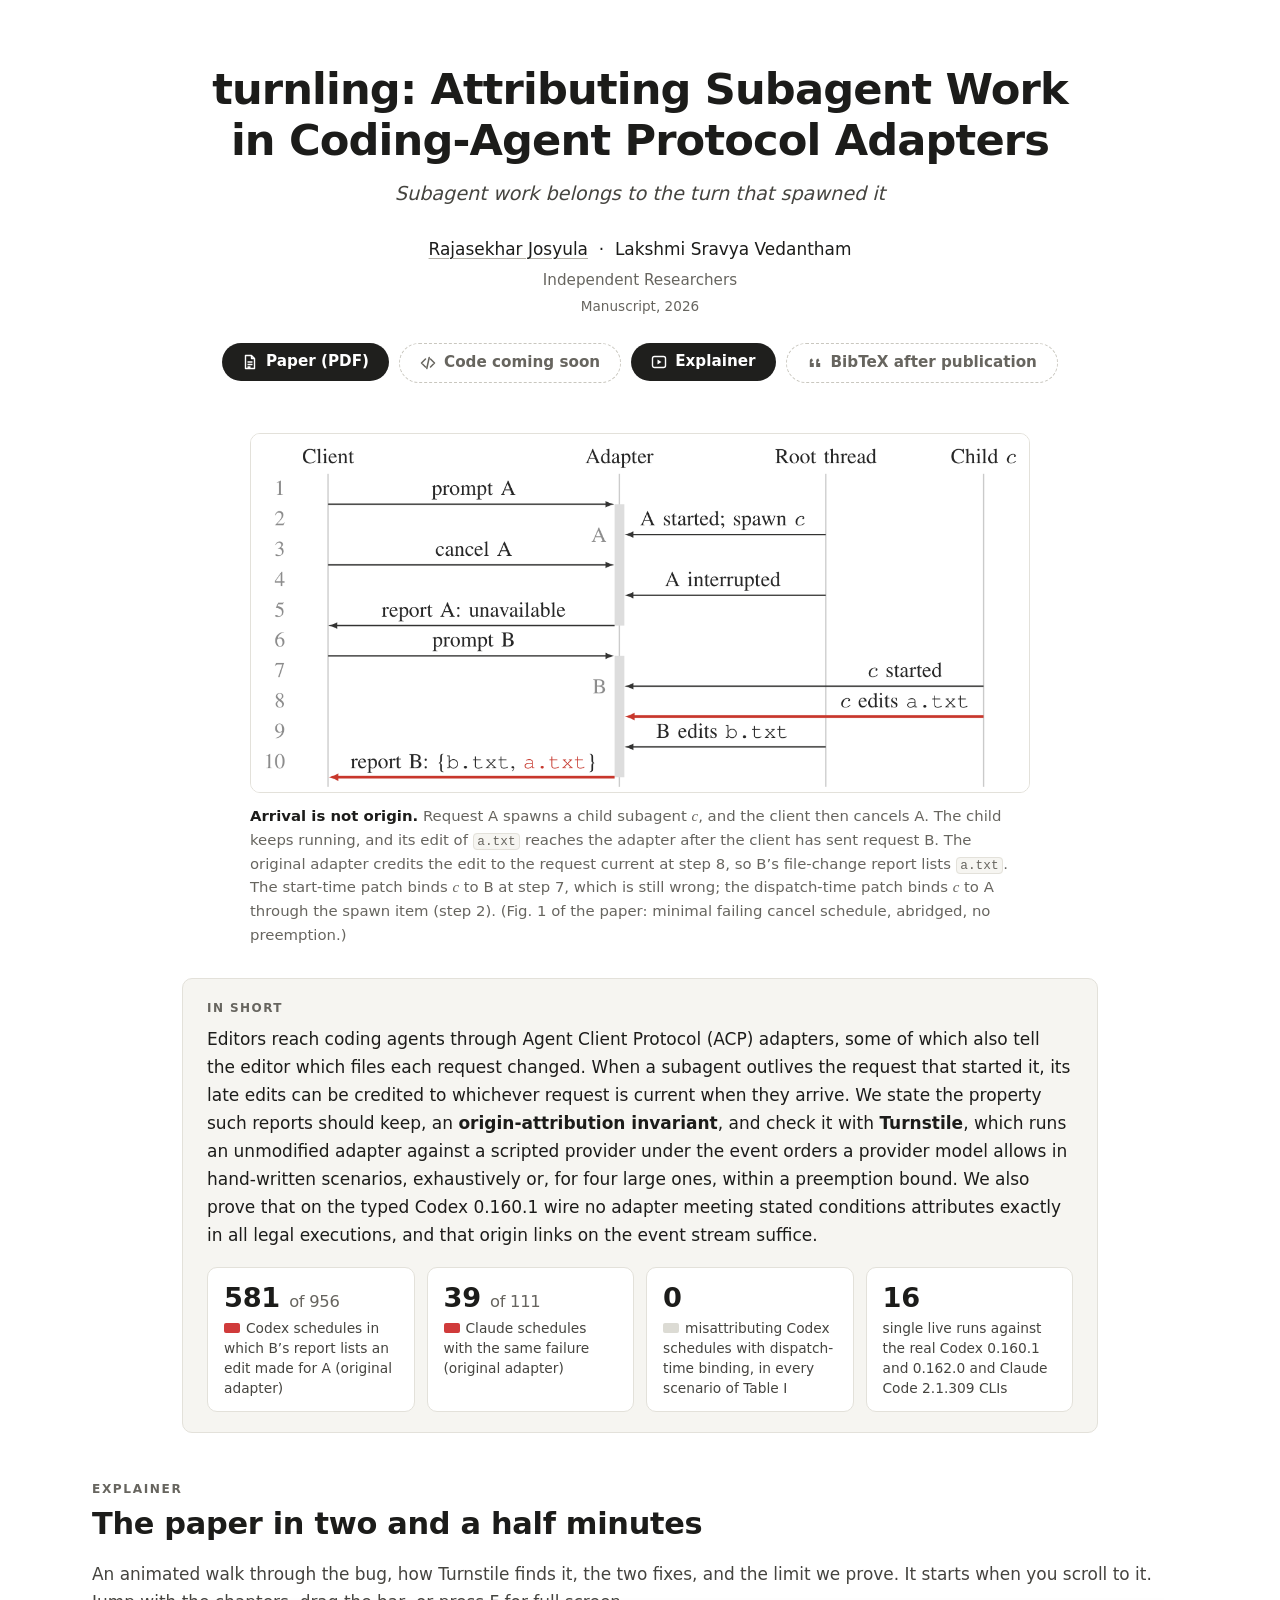
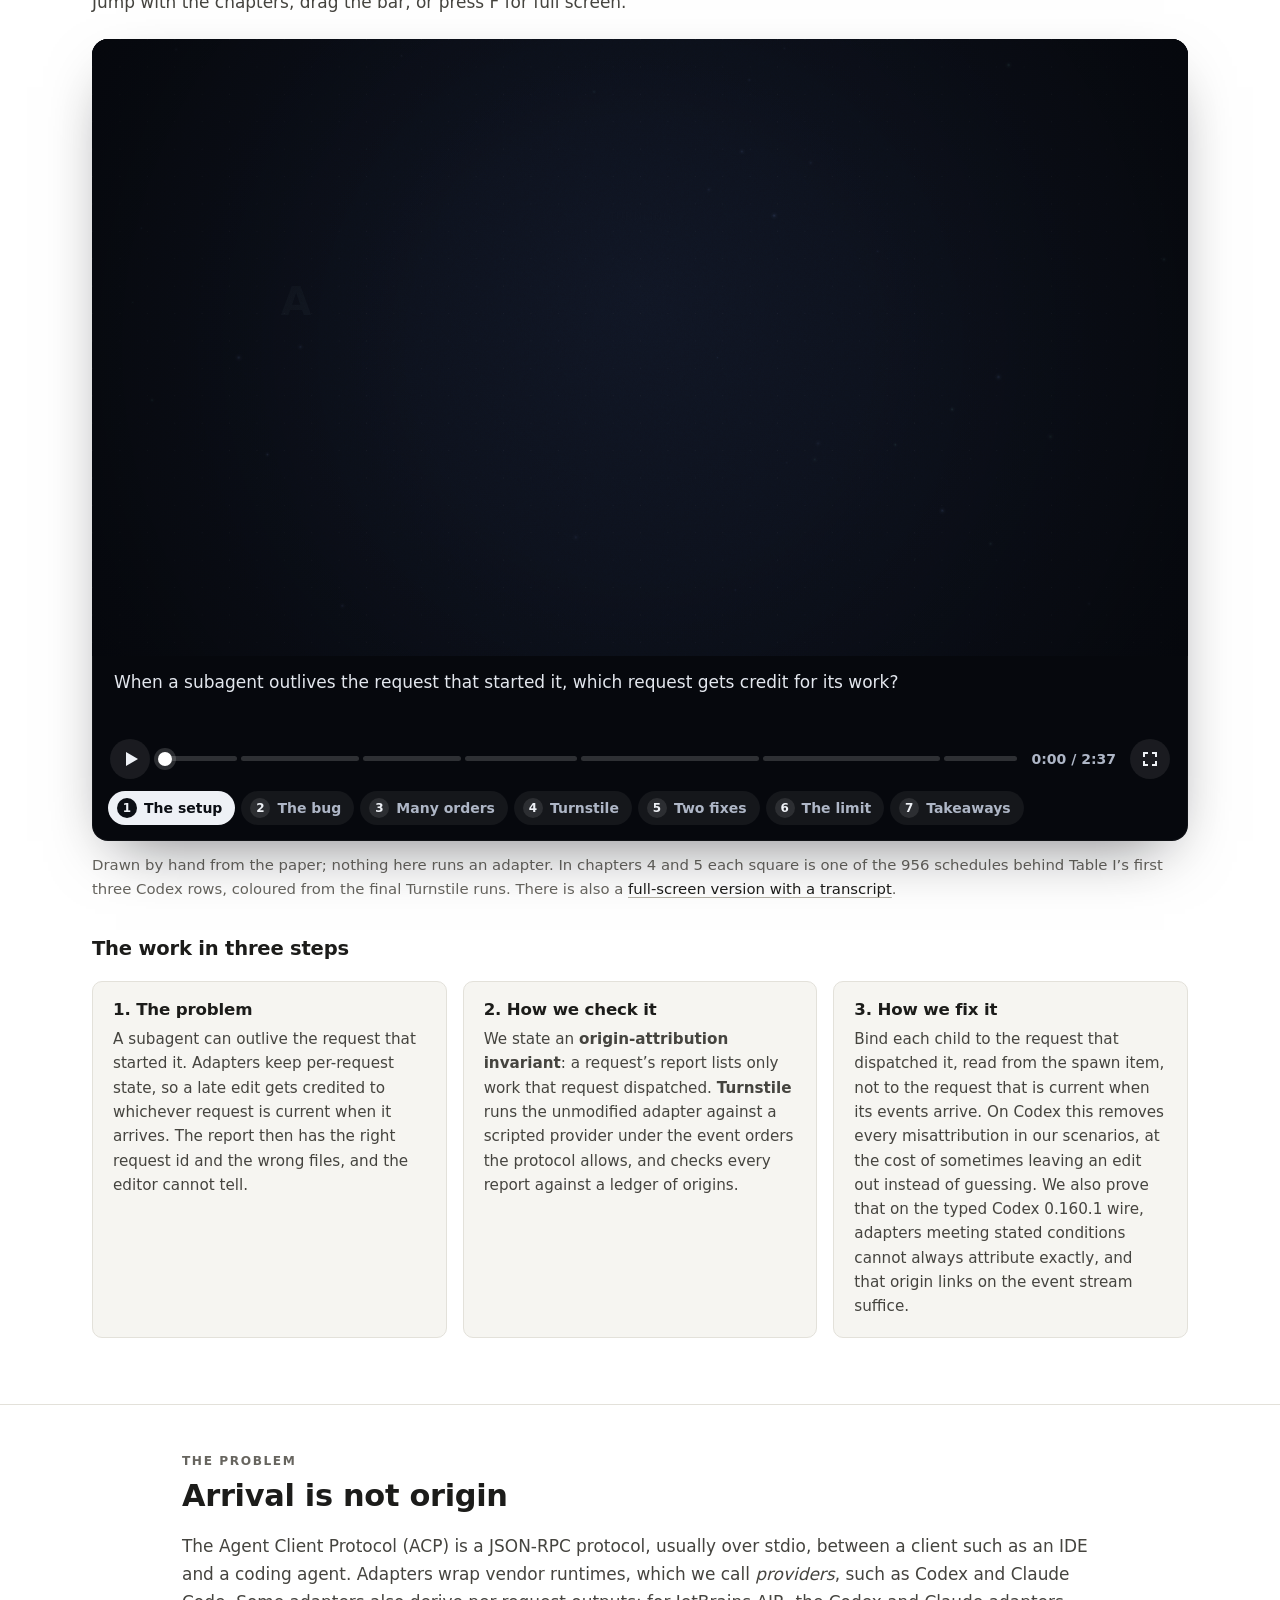
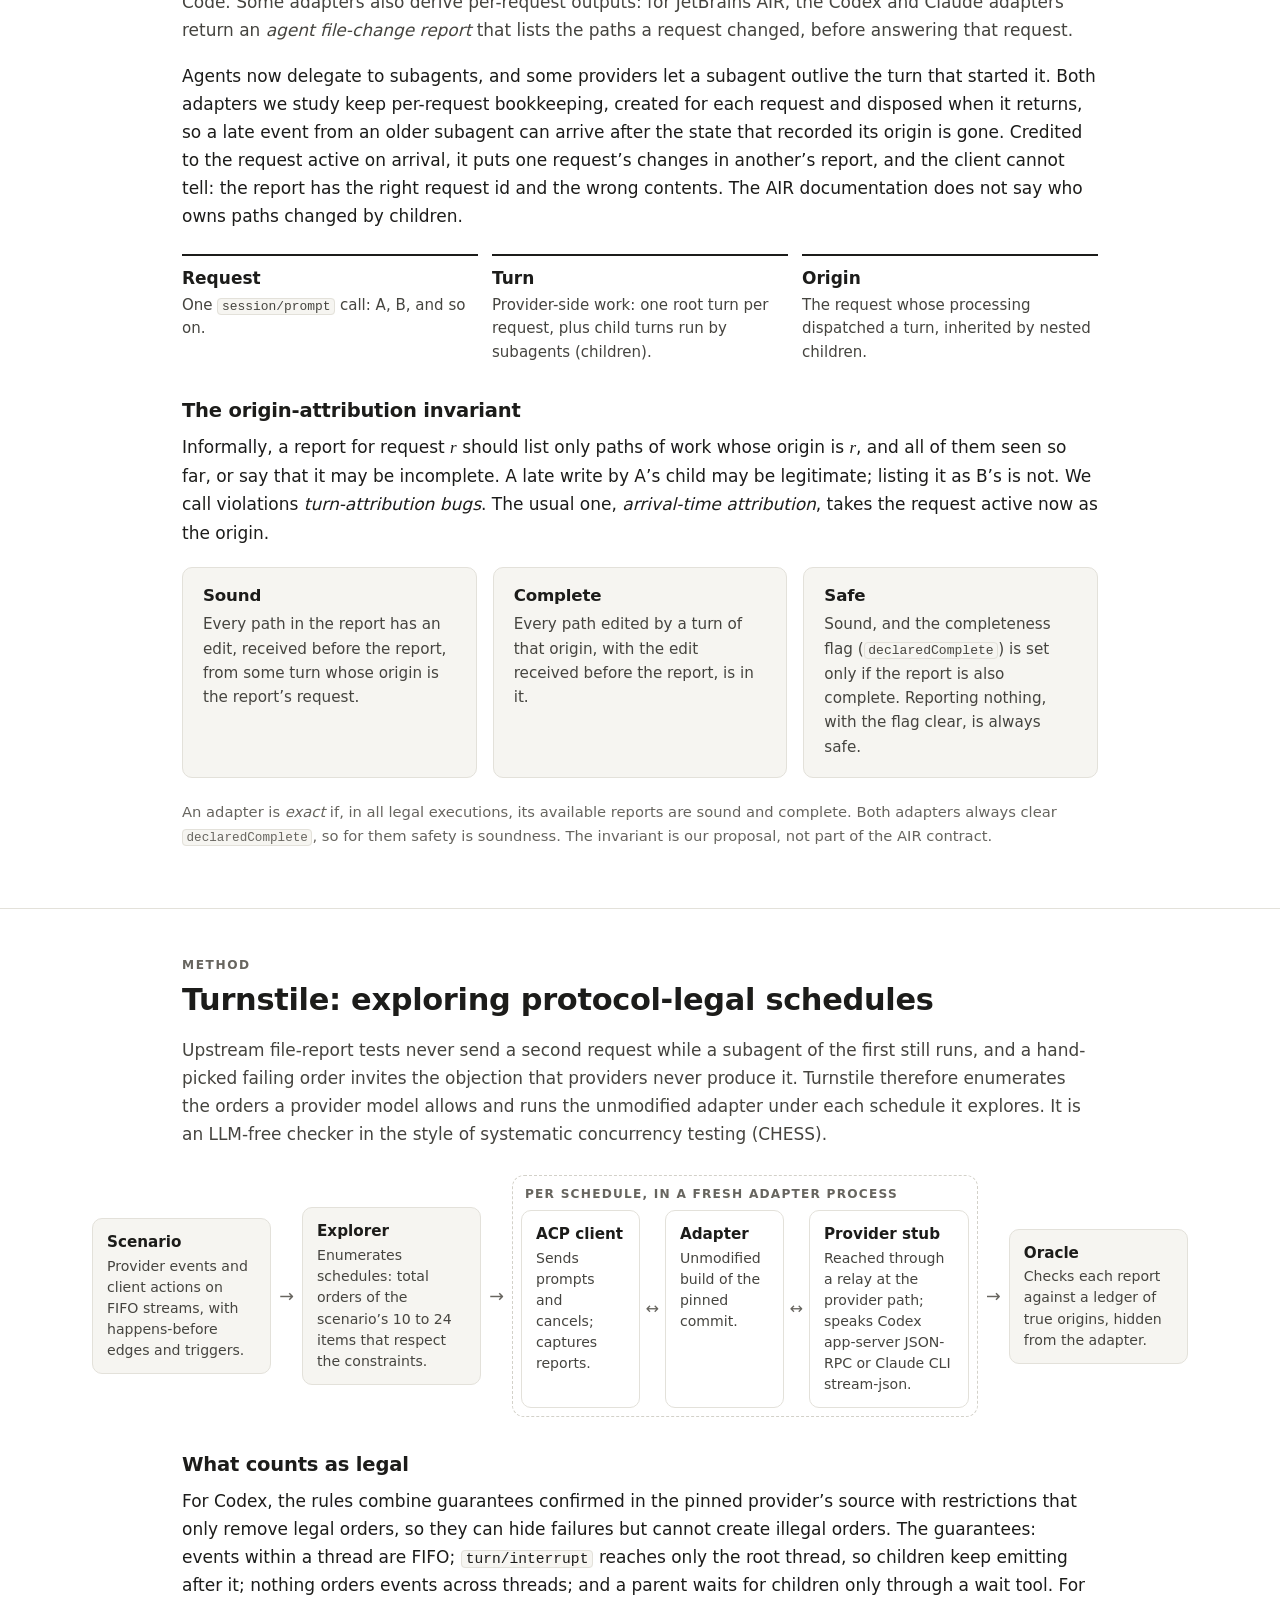
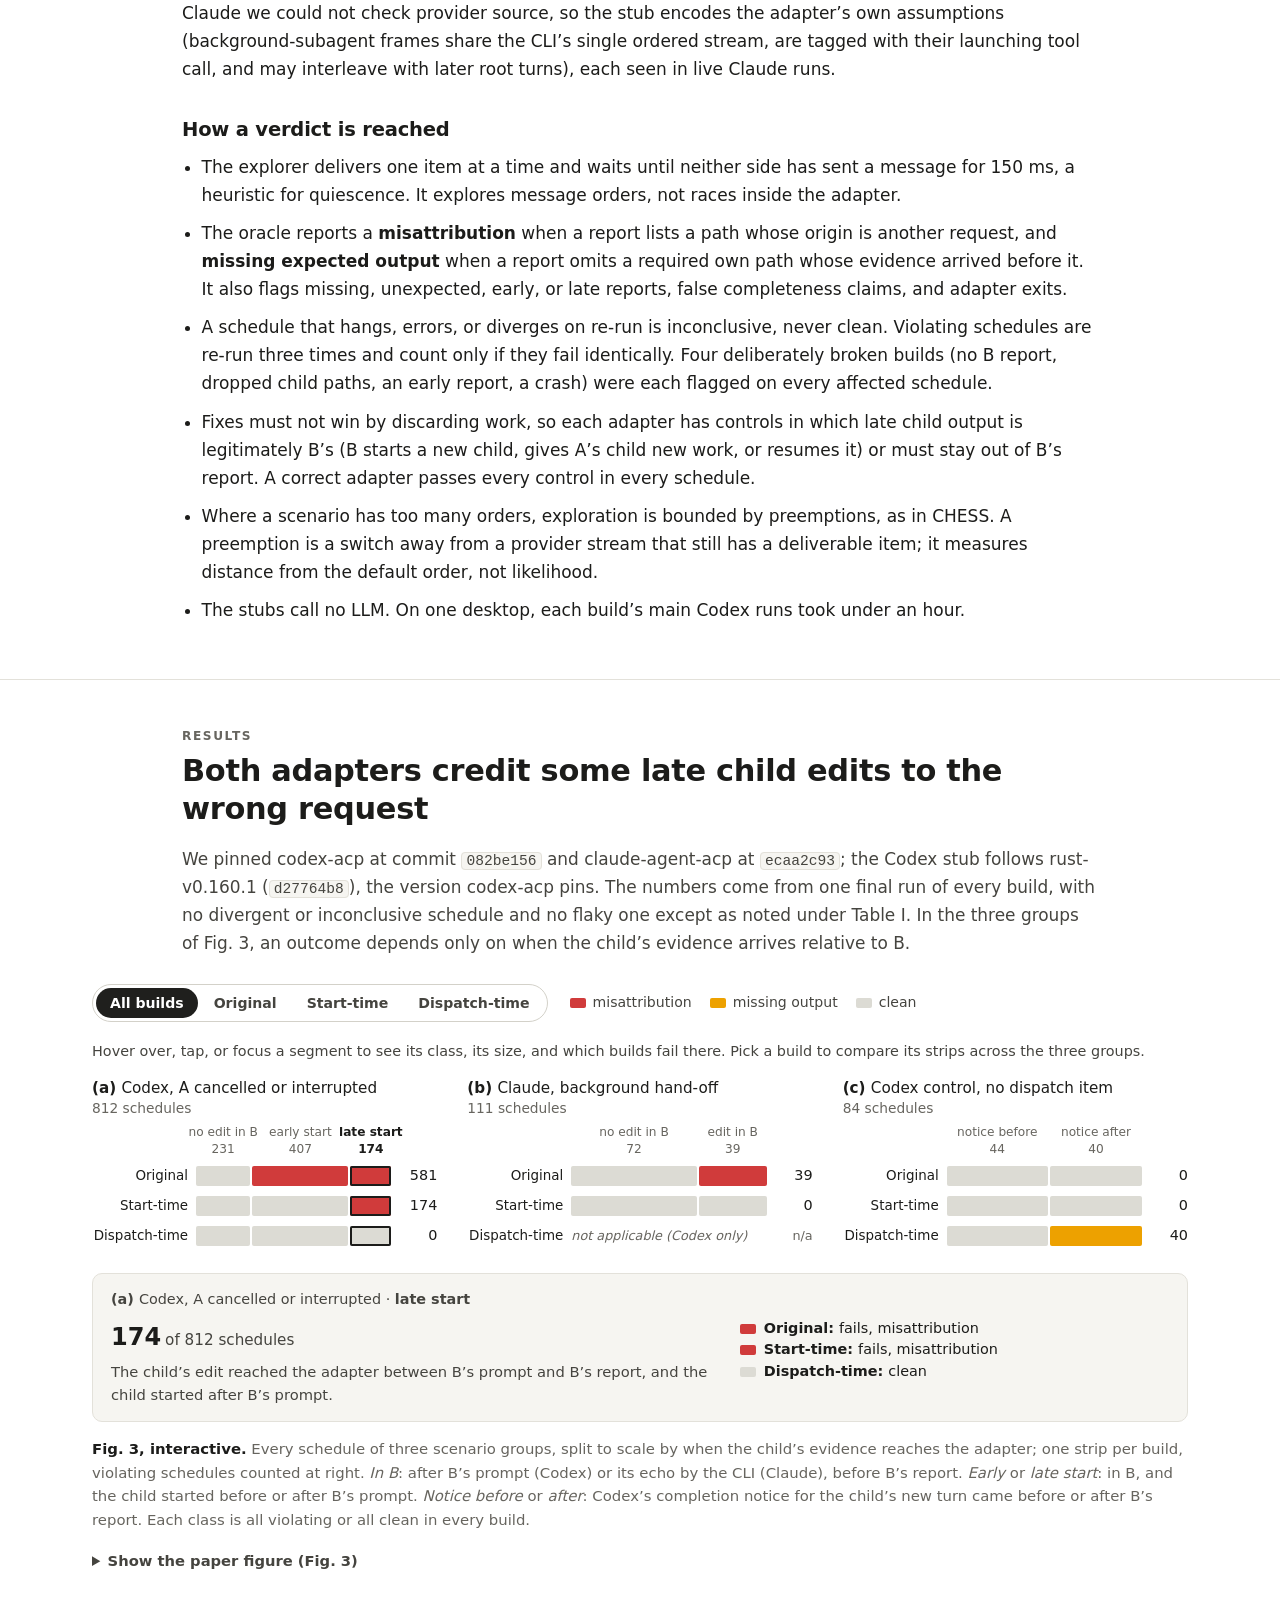
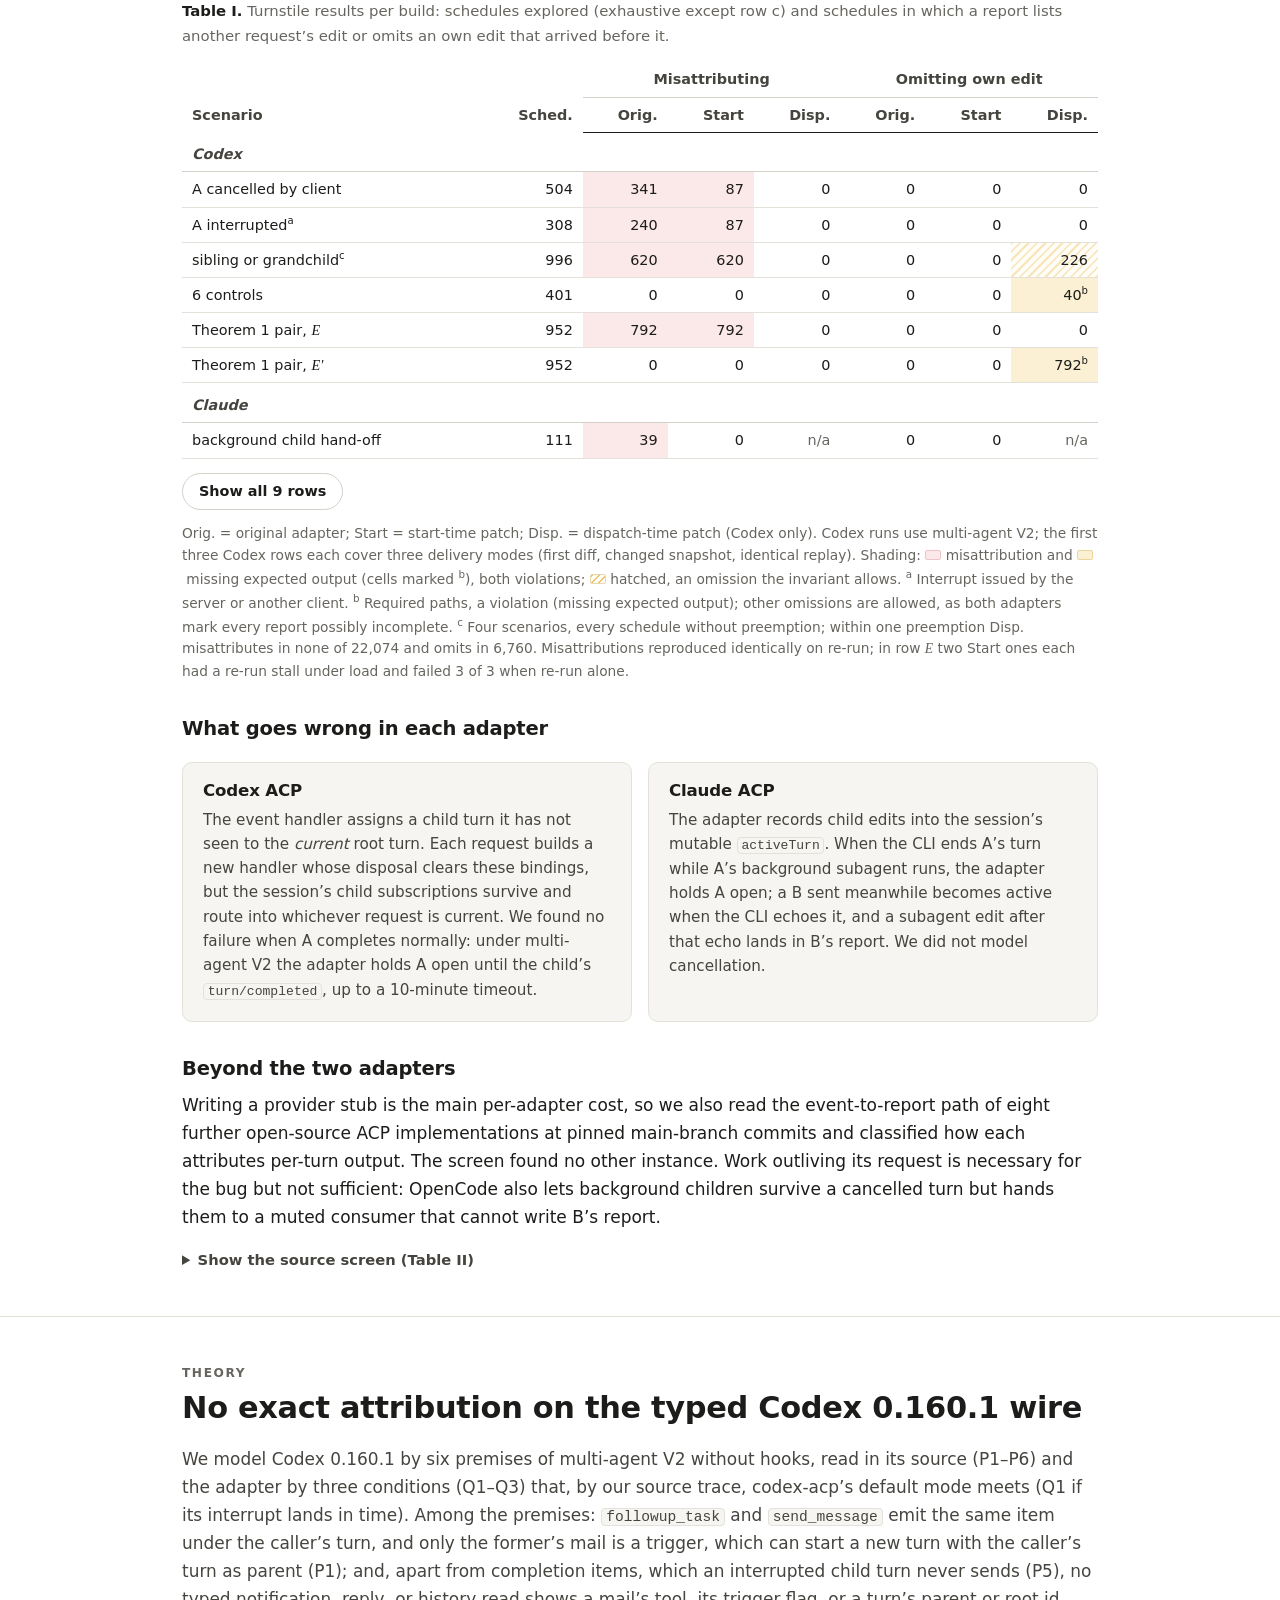
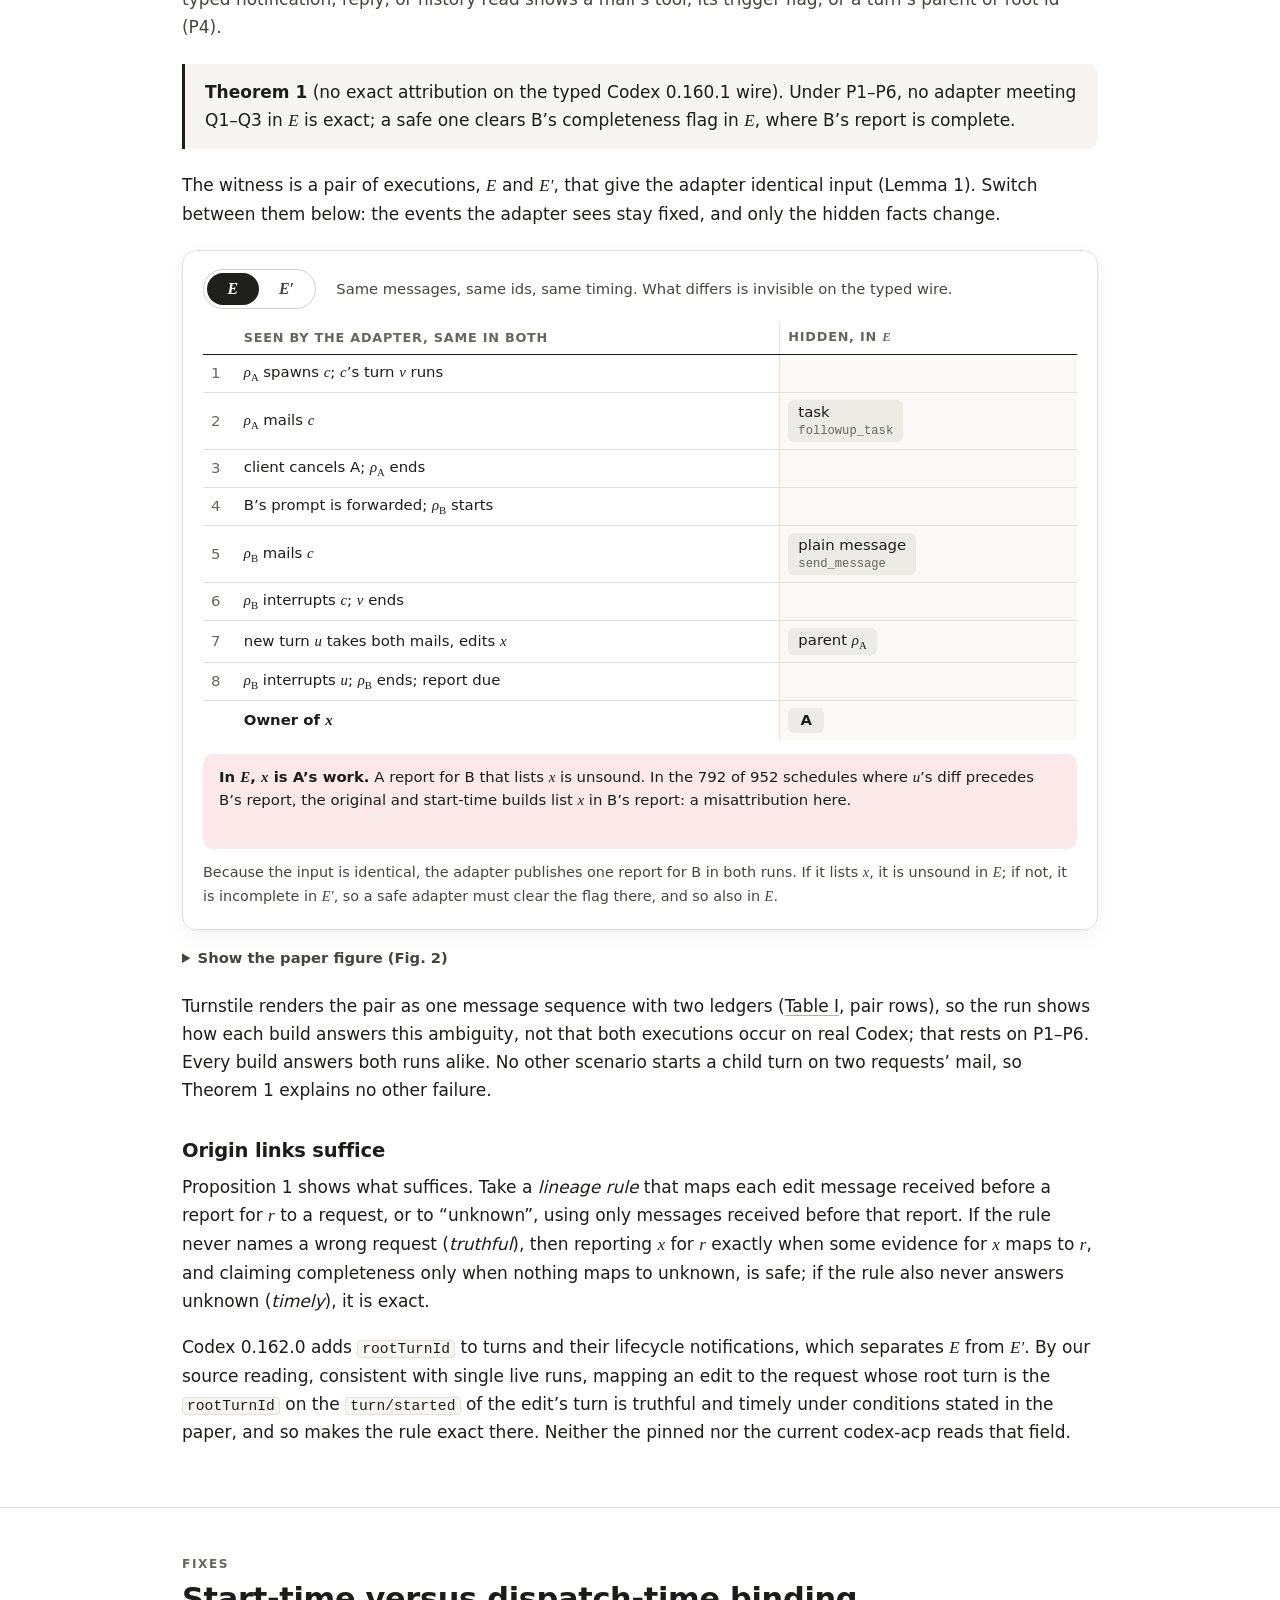
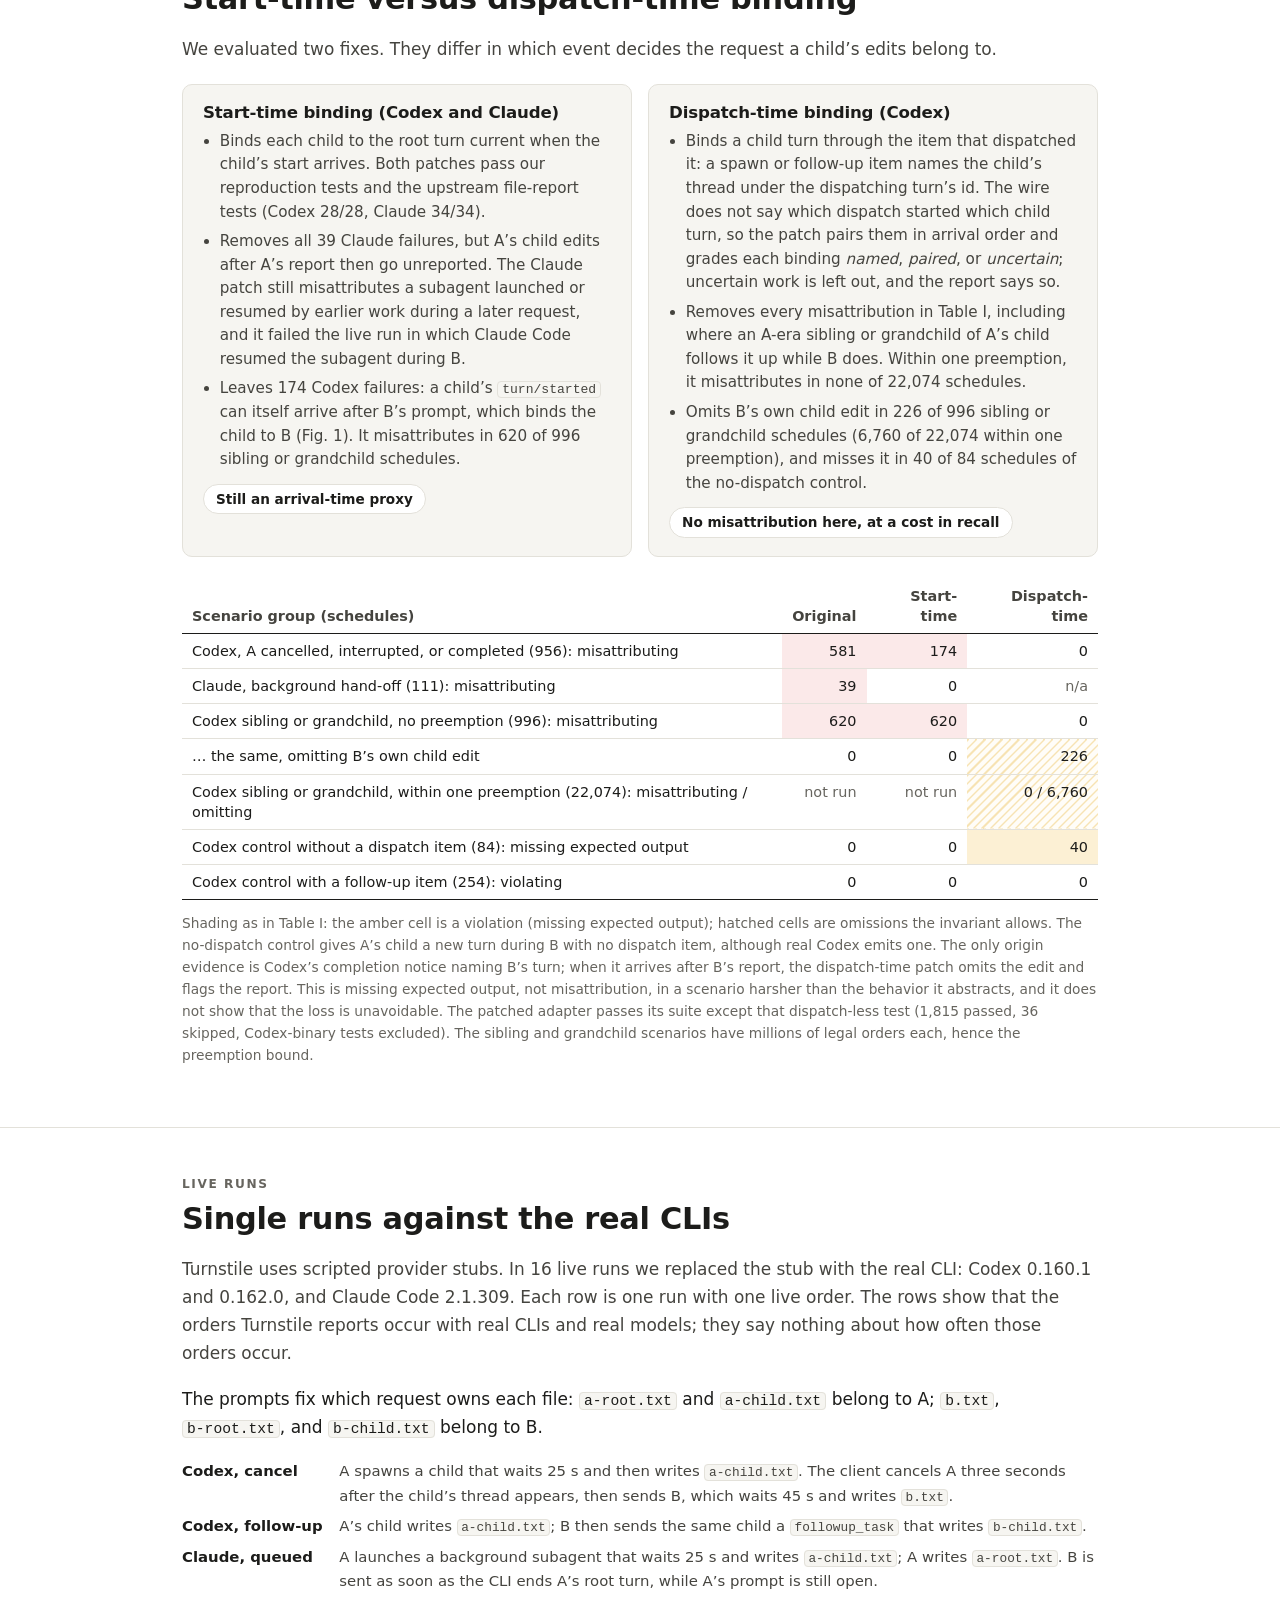
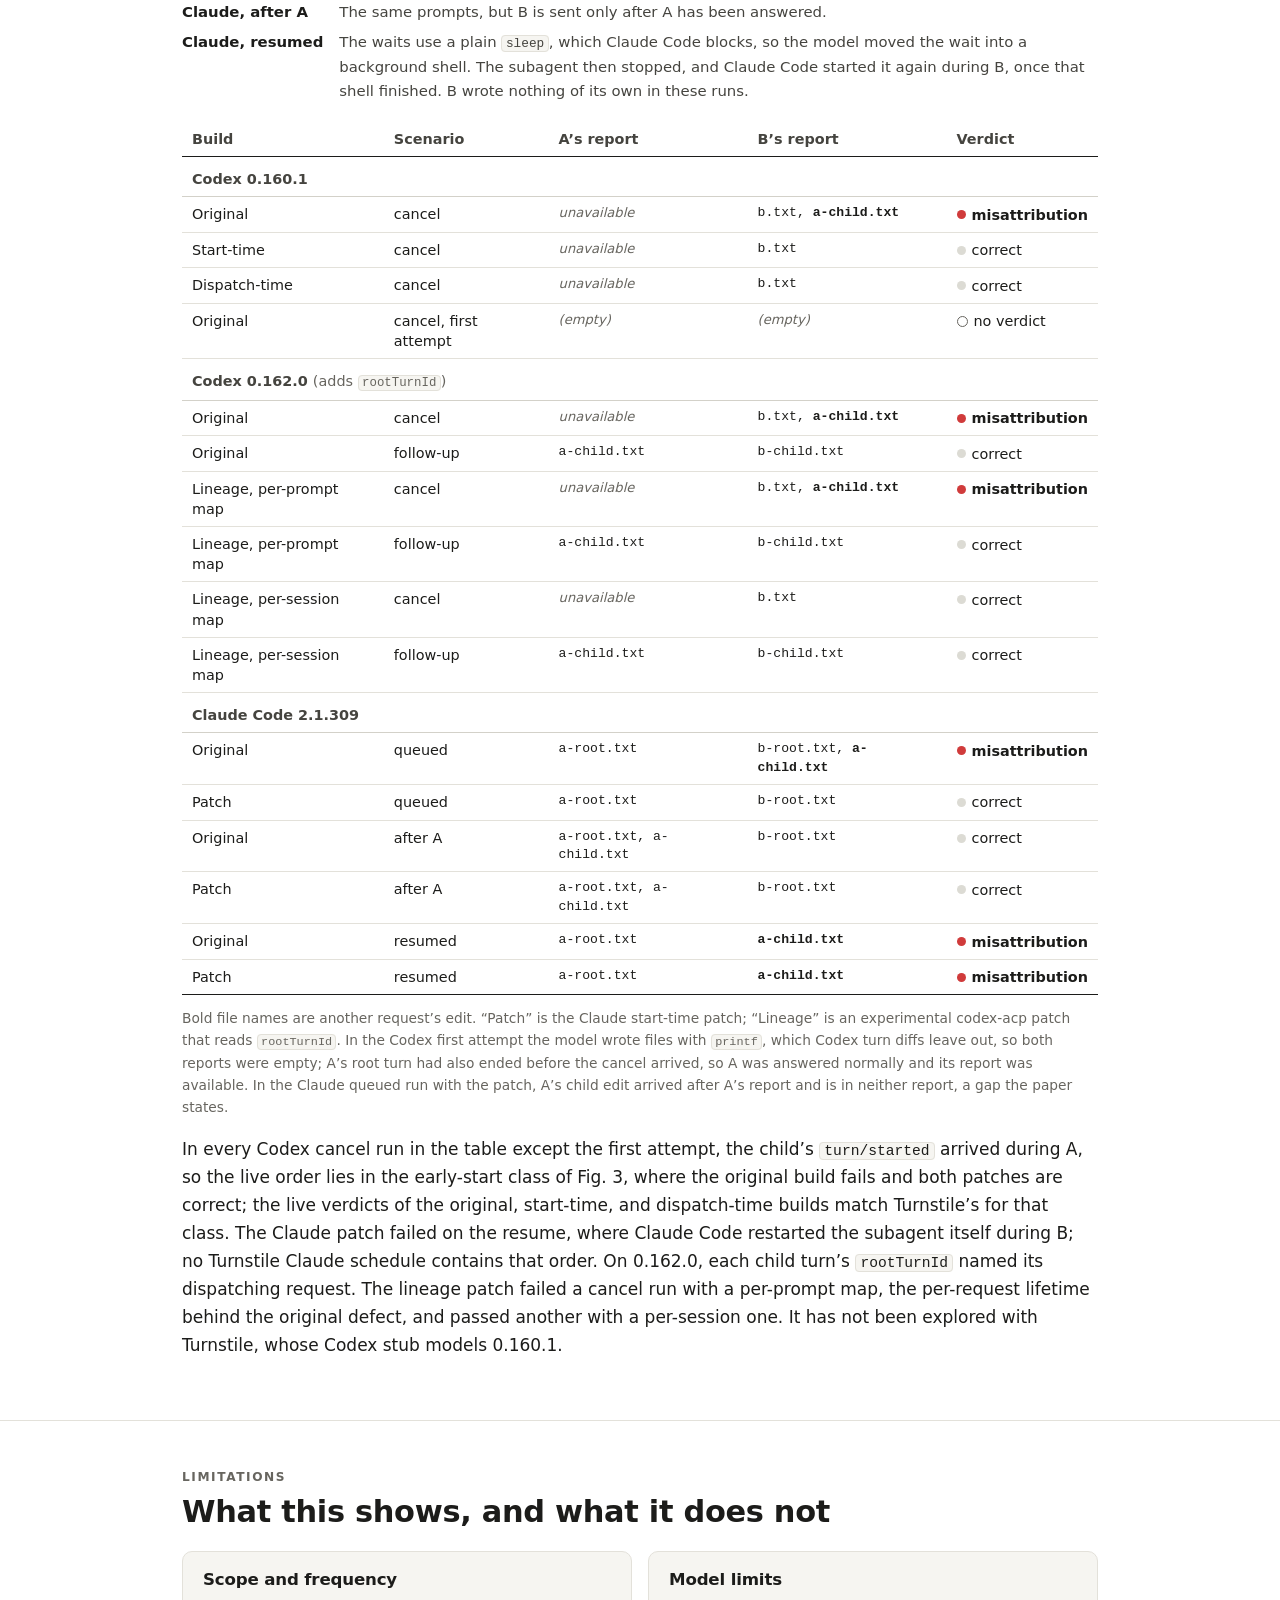
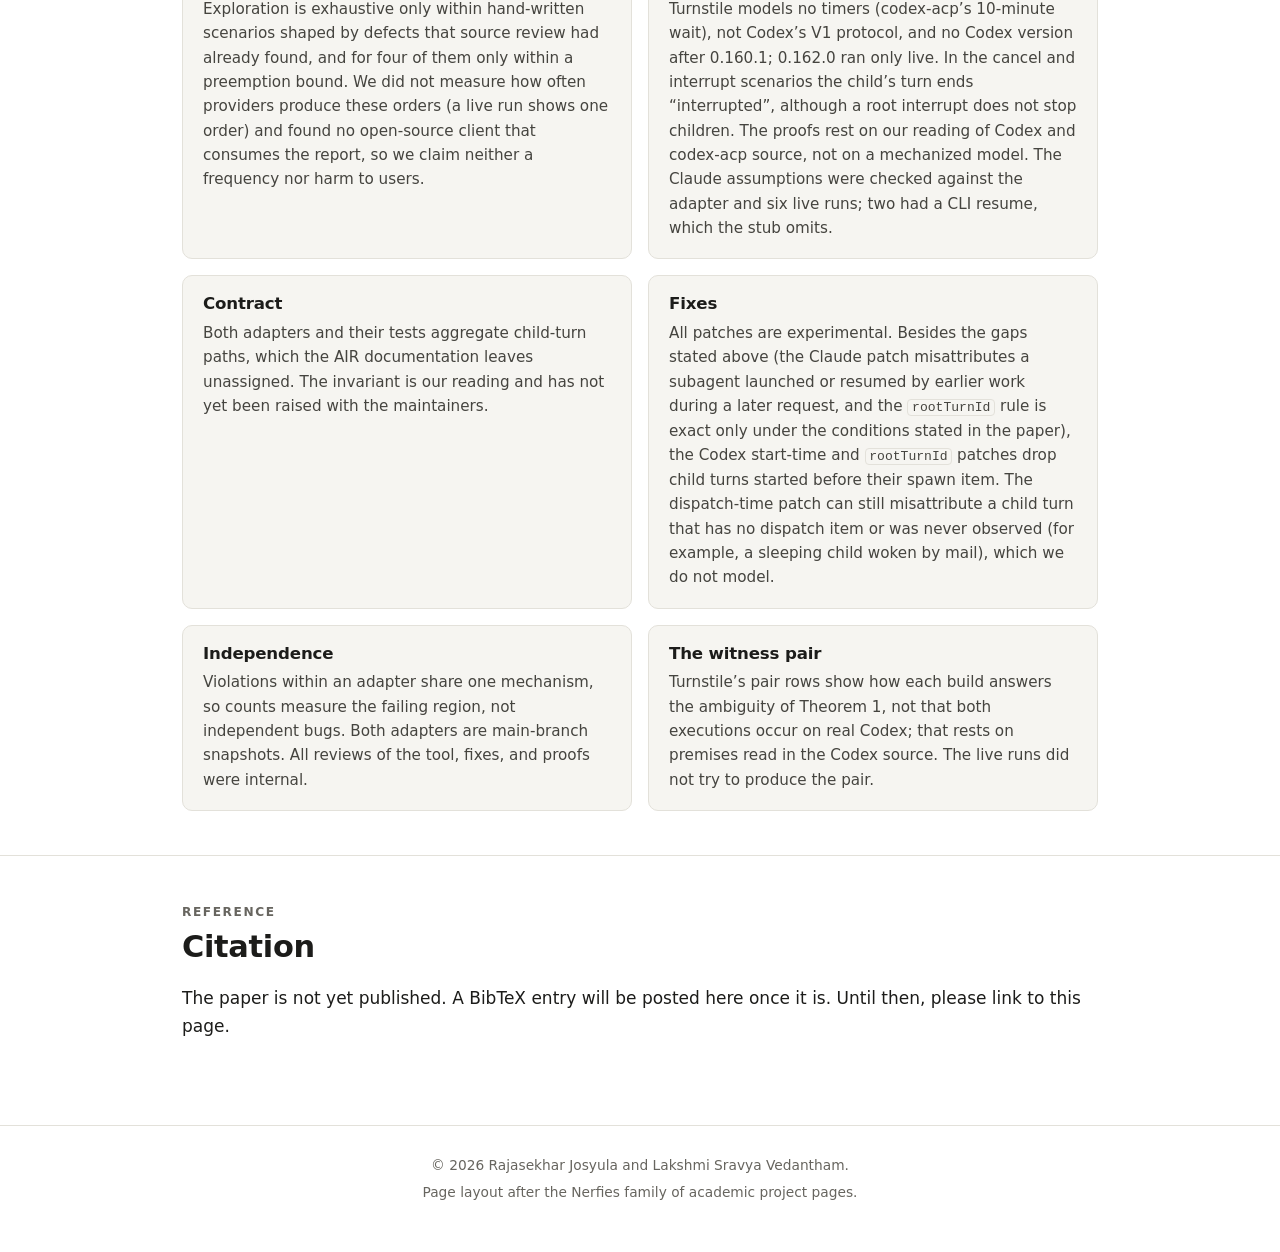
==== commit 1b8b74c1: "Replace the animations with a two and a half minute explainer film A canvas film in seven chapters (" ====
--- a/index.html
+++ b/index.html
@@ -10,6 +10,7 @@
 <meta property="og:title" content="turnling: Attributing Subagent Work in Coding-Agent Protocol Adapters">
 <meta property="og:description" content="An edit made for request A appears in B’s report in 581 of 956 Codex schedules and 39 of 111 Claude schedules on the original ACP adapters.">
 <link rel="icon" href="data:image/svg+xml,%3Csvg xmlns='http://www.w3.org/2000/svg' viewBox='0 0 16 16'%3E%3Crect x='1' y='6' width='9' height='4' rx='1' fill='%23DCDBD4'/%3E%3Crect x='11' y='6' width='4' height='4' rx='1' fill='%23D03B3B'/%3E%3C/svg%3E">
+<link rel="stylesheet" href="assets/film.css">
 <style>
 :root {
   color-scheme: light;
@@ -269,22 +270,10 @@
 .witness[data-exec="E"] .w-out.e, .witness[data-exec="Ep"] .w-out.ep { visibility: visible; }
 .w-same { margin: 12px 0 0; font-size: 0.9rem; color: var(--ink-2); }
 
-/* ---------- explainer ---------- */
-.frame-wrap { margin: 20px 0 0; }
-/* The explainer needs about 900 px of height at these widths; the frame is that tall, so it never
-   scrolls inside. Below 981 px wide (and without JavaScript) the page shows a poster that opens it. */
-.frame-wrap iframe { display: none; width: 100%; height: 904px; border: 1px solid var(--border); border-radius: 14px; background: #f6f5f2; color-scheme: light; }
-.frame-wrap.live iframe { display: block; }
-.frame-wrap.live .poster { display: none; }
-.frame-wrap:not(.live) + .frame-links { display: none; }
-.frame-links { margin: 10px 0 0; font-size: 0.93rem; }
-.poster { display: grid; grid-template-columns: minmax(0, 1fr) minmax(0, 1.2fr); align-items: center; gap: 18px 28px; border: 1px solid var(--border); border-radius: 14px; background: #f6f5f2; padding: 22px 24px; color: var(--ink); text-decoration: none; }
-.poster > svg { display: block; width: 100%; height: auto; }
-.poster .p-eyebrow { display: block; font-size: 0.76rem; font-weight: 700; letter-spacing: 0.12em; text-transform: uppercase; color: var(--muted); margin-bottom: 4px; }
-.poster .p-title { display: block; font-size: 1.15rem; font-weight: 650; line-height: 1.3; margin-bottom: 6px; }
-.poster .p-text { display: block; font-size: 0.93rem; color: var(--ink-2); line-height: 1.55; margin-bottom: 14px; }
-.poster .btn { width: fit-content; }
-.poster:hover .btn { background: #000; }
+/* ---------- film ---------- */
+.film-wrap { margin: 22px 0 0; }
+.film-note { margin: 12px 0 0; font-size: 0.93rem; color: var(--muted); }
+@media (max-width: 640px) { .film-wrap { margin-left: -16px; margin-right: -16px; } .film-wrap .film { border-radius: 0; } }
 
 /* ---------- limitations ---------- */
 .limits { display: grid; grid-template-columns: repeat(2, minmax(0, 1fr)); gap: 16px; margin: 20px 0 0; }
@@ -381,32 +370,6 @@
 }
 .btn.btn-off { background: #fff; color: var(--muted, #6b6a64); border: 1px dashed #c9c7bf; cursor: default; }
 
-/* ---------- how it works: animated chapters ---------- */
-.hw { margin: 22px 0 10px; }
-.hw-tabs { display: flex; flex-wrap: wrap; gap: 6px; margin: 0 0 12px; }
-.hw-tab { font: inherit; font-size: 0.9rem; font-weight: 600; color: var(--ink-2); background: #fff; border: 1px solid var(--hair); border-radius: 999px; padding: 7px 16px; cursor: pointer; line-height: 1.3; }
-.hw-tab:hover { background: var(--soft); }
-.hw-tab[aria-selected="true"] { background: #1f1f1d; color: #fff; border-color: #1f1f1d; }
-.hw-tab .n { opacity: 0.6; margin-right: 6px; font-variant-numeric: tabular-nums; }
-.hw-stage { position: relative; border: 1px solid var(--border); border-radius: 14px; background: #fff; overflow: hidden; }
-.hw-stage svg { display: block; width: 100%; height: auto; }
-.hw-bar { display: flex; align-items: center; gap: 12px; margin-top: 12px; }
-.hw-play { flex: none; display: inline-flex; align-items: center; justify-content: center; gap: 7px; min-width: 104px; font: inherit; font-size: 0.9rem; font-weight: 600; color: #fff; background: #1f1f1d; border: 0; border-radius: 999px; padding: 8px 16px; cursor: pointer; }
-.hw-play:hover { background: #000; }
-.hw-play svg { width: 12px; height: 12px; }
-.hw-scrub { flex: 1 1 auto; min-width: 0; accent-color: #1f1f1d; height: 24px; cursor: pointer; }
-.hw-count { flex: none; font-size: 0.85rem; color: var(--muted); font-variant-numeric: tabular-nums; }
-.hw-cap { margin: 12px 0 0; min-height: 3.4em; font-size: 1.04rem; line-height: 1.6; color: var(--ink); border-left: 3px solid var(--ink); padding: 2px 0 2px 14px; }
-.hw-t, .hw-h, .hw-s { font-family: var(--sans); }
-.hw-h { font-size: 17px; font-weight: 700; fill: #1c1c1a; }
-.hw-s { font-size: 13.5px; }
-.hw-mono { font-family: var(--mono); }
-.hw-mi { font-family: Georgia, "Times New Roman", serif; font-style: italic; font-weight: 400; }
-@media (max-width: 640px) {
-  .hw-tab { font-size: 0.8rem; padding: 6px 11px; }
-  .hw-cap { font-size: 0.97rem; min-height: 5em; }
-  .hw-count { display: none; }
-}
 </style>
 </head>
 <body>
@@ -457,27 +420,14 @@
 
 <section id="demo">
   <div class="container wide">
-    <span class="kicker">How it works</span>
-    <h2>The bug, the checker and the fix, in motion</h2>
-    <p class="lead">Four short animations. The first two show how an edit lands in the wrong report and how Turnstile checks the orders in which it can happen. The last two show the fix and why no adapter can always be exact on the Codex 0.160.1 wire.</p>
-    <div class="hw">
-      <div class="hw-tabs" role="tablist" aria-label="Chapters" id="hw-tabs">
-        <button type="button" class="hw-tab" role="tab" aria-selected="true" aria-controls="hw-stage" data-ch="0"><span class="n">1</span>The bug</button>
-        <button type="button" class="hw-tab" role="tab" aria-selected="false" aria-controls="hw-stage" data-ch="1"><span class="n">2</span>How Turnstile finds it</button>
-        <button type="button" class="hw-tab" role="tab" aria-selected="false" aria-controls="hw-stage" data-ch="2"><span class="n">3</span>The fix</button>
-        <button type="button" class="hw-tab" role="tab" aria-selected="false" aria-controls="hw-stage" data-ch="3"><span class="n">4</span>Why it is hard</button>
-      </div>
-      <div class="hw-stage" id="hw-stage" role="tabpanel">
-        <svg id="hw-svg" viewBox="0 0 960 510" role="img" aria-labelledby="hw-svg-t"><title id="hw-svg-t">Animation; the caption below describes each moment.</title></svg>
-      </div>
-      <div class="hw-bar">
-        <button type="button" class="hw-play" id="hw-play">Play</button>
-        <input type="range" class="hw-scrub" id="hw-scrub" min="0" max="1000" value="0" aria-label="Position in this chapter">
-        <span class="hw-count" id="hw-count">1 of 4</span>
-      </div>
-      <p class="hw-cap" id="hw-cap" aria-live="polite"></p>
-    </div>
-    <p class="note">The animations are drawn by hand from the paper’s Fig. 1, Table I and Theorem 1; they do not run an adapter. Each chapter plays on into the next, and you can drag the bar to any moment.</p>
+    <span class="kicker">Explainer</span>
+    <h2>The paper in two and a half minutes</h2>
+    <p class="lead">An animated walk through the bug, how Turnstile finds it, the two fixes, and the limit we prove. It starts when you scroll to it. Jump with the chapters, drag the bar, or press F for full screen.</p>
+    <div class="film-wrap">
+      <div class="film" data-film></div>
+      <noscript><p class="film-note">The film needs JavaScript. Its full text is on the <a href="explainer.html">explainer page</a>.</p></noscript>
+    </div>
+    <p class="film-note">Drawn by hand from the paper; nothing here runs an adapter. In chapters 4 and 5 each square is one of the 956 schedules behind Table I&rsquo;s first three Codex rows, coloured from the final Turnstile runs. There is also a <a href="explainer.html">full-screen version with a transcript</a>.</p>
 
     <h3>The work in three steps</h3>
     <div class="cards">
@@ -791,35 +741,6 @@
     </div>
     <p class="footnotes">Bold file names are another request’s edit. “Patch” is the Claude start-time patch; “Lineage” is an experimental codex-acp patch that reads <code>rootTurnId</code>. In the Codex first attempt the model wrote files with <code>printf</code>, which Codex turn diffs leave out, so both reports were empty; A’s root turn had also ended before the cancel arrived, so A was answered normally and its report was available. In the Claude queued run with the patch, A’s child edit arrived after A’s report and is in neither report, a gap the paper states.</p>
     <p>In every Codex cancel run in the table except the first attempt, the child’s <code>turn/started</code> arrived during A, so the live order lies in the early-start class of Fig. 3, where the original build fails and both patches are correct; the live verdicts of the original, start-time, and dispatch-time builds match Turnstile’s for that class. The Claude patch failed on the resume, where Claude Code restarted the subagent itself during B; no Turnstile Claude schedule contains that order. On 0.162.0, each child turn’s <code>rootTurnId</code> named its dispatching request. The lineage patch failed a cancel run with a per-prompt map, the per-request lifetime behind the original defect, and passed another with a per-session one. It has not been explored with Turnstile, whose Codex stub models 0.160.1.</p>
-  </div>
-</section>
-
-<section id="explainer">
-  <div class="container">
-    <span class="kicker">Explainer</span>
-    <h2>The paper in nine scenes</h2>
-    <p class="lead">An interactive explainer walks through the setting, why arrival order varies, the bug, three rules for crediting a child’s edit, the witness behind Theorem 1, the fix, how Turnstile explores, what the runs found, and what the work does not show. Its data line is generated from the runs with the same scripts as Table I and Fig. 3.</p>
-  </div>
-  <div class="container wide">
-    <div class="frame-wrap" id="frame-wrap">
-      <iframe data-src="explainer.html" title="Interactive explainer: Attributing Subagent Work, in nine scenes" loading="lazy"></iframe>
-      <a class="poster" href="explainer.html">
-        <svg viewBox="0 0 320 170" aria-hidden="true">
-          <g stroke="#cfcdc5" stroke-width="1.5"><path d="M40 30v128 M120 30v128 M200 30v128 M280 30v128"/></g>
-          <g font-family="-apple-system, system-ui, sans-serif" font-size="11" font-weight="600" fill="#45443f" text-anchor="middle"><text x="40" y="20">client</text><text x="120" y="20">adapter</text><text x="200" y="20">root</text><text x="280" y="20">child</text></g>
-          <g stroke="#1c1c1a" stroke-width="1.6" fill="none" stroke-linecap="round" stroke-linejoin="round"><path d="M40 46h76 M110 42l6 4-6 4"/><path d="M200 64h-76 M130 60l-6 4 6 4"/><path d="M40 82h76 M110 78l6 4-6 4"/></g>
-          <g stroke="#D03B3B" stroke-width="2" fill="none" stroke-linecap="round" stroke-linejoin="round"><path d="M280 112h-156 M130 108l-6 4 6 4"/><path d="M120 146h-76 M50 142l-6 4 6 4"/></g>
-          <g font-family="-apple-system, system-ui, sans-serif" font-size="10" fill="#67655f" text-anchor="middle"><text x="78" y="40">A</text><text x="78" y="76">B</text><text x="200" y="106" fill="#B12F2F">edit made for A</text><text x="82" y="140" fill="#B12F2F">B’s report</text></g>
-        </svg>
-        <span>
-          <span class="p-eyebrow">Interactive, nine scenes</span>
-          <span class="p-title">Open the explainer full screen</span>
-          <span class="p-text">It opens on its own page, with room for the figure and the step captions. Step through with its buttons, or swipe left or right on the figure.</span>
-          <span class="btn"><svg viewBox="0 0 16 16" aria-hidden="true"><rect x="1.5" y="2.5" width="13" height="11" rx="2" fill="none" stroke="currentColor" stroke-width="1.4"/><path d="M6.5 5.5v5l4-2.5z" fill="currentColor"/></svg>Open the explainer</span>
-        </span>
-      </a>
-    </div>
-    <p class="frame-links"><a href="explainer.html">Open the explainer full screen</a> <span class="muted">&middot; inside the frame, use its buttons, or click it and use the arrow keys.</span></p>
   </div>
 </section>
 
@@ -1116,587 +1037,8 @@
       });
     }
   }
-
-  /* ---------- Explainer: framed only where it fits without scrolling inside ---------- */
-  var fw = document.getElementById('frame-wrap');
-  var ifr = fw && fw.querySelector('iframe[data-src]');
-  if (fw && ifr && window.matchMedia) {
-    var wide = window.matchMedia('(min-width: 981px)');
-    var syncFrame = function () {
-      if (wide.matches && !ifr.getAttribute('src')) ifr.setAttribute('src', ifr.getAttribute('data-src'));
-      fw.classList.toggle('live', wide.matches);
-    };
-    syncFrame();
-    if (wide.addEventListener) wide.addEventListener('change', syncFrame); else if (wide.addListener) wide.addListener(syncFrame);
-  }
-
-  /* ---------- How it works: four animated chapters ---------- */
-  (function () {
-    var svg = document.getElementById('hw-svg');
-    if (!svg) return;
-    var NS = 'http://www.w3.org/2000/svg';
-    var reduce = !!(window.matchMedia && window.matchMedia('(prefers-reduced-motion: reduce)').matches);
-    var C = { A: '#2F5FB3', B: '#13806F', mis: '#D03B3B', ink: '#1f1f1d', ink2: '#45443f', muted: '#67655f',
-              line: '#cfccc3', border: '#e3e1da', soft: '#f6f5f1', ok: '#DCDBD4' };
-
-    /* ---- drawing helpers ---- */
-    var clamp = function (x) { return x < 0 ? 0 : x > 1 ? 1 : x; };
-    var ease = function (x) { x = clamp(x); return x < 0.5 ? 4 * x * x * x : 1 - Math.pow(-2 * x + 2, 3) / 2; };
-    var seg = function (t, a, b) { return ease((t - a) / (b - a)); };
-    var mix = function (a, b, p) { return a + (b - a) * p; };
-    var mk = function (tag, attrs, parent, text) {
-      var e = document.createElementNS(NS, tag);
-      if (attrs) for (var k in attrs) e.setAttribute(k, attrs[k]);
-      if (text != null) e.textContent = text;
-      (parent || svg).appendChild(e);
-      return e;
-    };
-    /* keyframes: [time, x, y, opacity, scale]; eased between keys, held outside them */
-    var at = function (t, keys) {
-      var k0 = keys[0], kn = keys[keys.length - 1];
-      if (t <= k0[0]) return k0;
-      if (t >= kn[0]) return kn;
-      for (var i = 1; i < keys.length; i++) {
-        if (t < keys[i][0]) {
-          var a = keys[i - 1], b = keys[i], p = ease((t - a[0]) / (b[0] - a[0]));
-          var sa = a[4] == null ? 1 : a[4], sb = b[4] == null ? 1 : b[4];
-          return [t, mix(a[1], b[1], p), mix(a[2], b[2], p), mix(a[3], b[3], p), mix(sa, sb, p)];
-        }
-      }
-      return kn;
-    };
-    var put = function (g, s) {
-      var sc = s[4] == null ? 1 : s[4];
-      g.setAttribute('transform', 'translate(' + s[1].toFixed(1) + ' ' + s[2].toFixed(1) + ')' + (sc !== 1 ? ' scale(' + sc.toFixed(3) + ')' : ''));
-      g.setAttribute('opacity', clamp(s[3]).toFixed(3));
-    };
-    var fade = function (e, o) { e.setAttribute('opacity', clamp(o).toFixed(3)); };
-    var move = function (g, x, y, o, s) { put(g, [0, x, y, o, s]); };
-    var measure = function (tx, size) {
-      var w = 0;
-      try { w = tx.getComputedTextLength(); } catch (e) { w = 0; }
-      return w || tx.textContent.length * size * 0.56;
-    };
-    /* a rounded label centred on its group's origin */
-    var pill = function (parent, text, o) {
-      o = o || {};
-      var size = o.size || 15;
-      var g = mk('g', { opacity: 0 }, parent);
-      var r = mk('rect', { fill: o.fill || '#fff', stroke: o.stroke || 'none', 'stroke-width': o.sw || 1.6 }, g);
-      if (o.dash) r.setAttribute('stroke-dasharray', o.dash);
-      var tx = mk('text', { 'class': 'hw-t' + (o.mono ? ' hw-mono' : ''), 'text-anchor': 'middle', y: (size * 0.36).toFixed(1),
-                            fill: o.color || C.ink, 'font-size': size, 'font-weight': o.weight || 600 }, g);
-      if (o.html) tx.innerHTML = text; else tx.textContent = text;
-      var h = o.h || size + 19;
-      var w = o.w || Math.max(o.min || 0, measure(tx, size) + (o.pad || 30));
-      r.setAttribute('x', (-w / 2).toFixed(1)); r.setAttribute('y', (-h / 2).toFixed(1));
-      r.setAttribute('width', w.toFixed(1)); r.setAttribute('height', h);
-      r.setAttribute('rx', o.r != null ? o.r : h / 2);
-      g.r = r; g.tx = tx; g.w = w; g.h = h;
-      return g;
-    };
-    var box = function (b, title) {
-      mk('rect', { x: b.x, y: b.y, width: b.w, height: b.h, rx: 16, fill: C.soft, stroke: C.border });
-      mk('text', { 'class': 'hw-h', x: b.x + 18, y: b.y + 31 }, svg, title);
-    };
-    var setText = function (e, s) { if (e.textContent !== s) e.textContent = s; };
-
-    /* ---- geometry: one layout for wide stages, one for phones ---- */
-    var GEO = {
-      wide: {
-        W: 960, H: 510,
-        editor: { x: 20, y: 56, w: 200, h: 420 }, adapter: { x: 320, y: 56, w: 320, h: 420 }, codex: { x: 740, y: 56, w: 200, h: 420 },
-        pOrigin: [120, 118], slot: [560, 114], slotLabel: [340, 119, 'start'],
-        trayA: [340, 152], trayB: [340, 312], trayW: 280, trayH: 132,
-        root: [840, 186], child: [840, 356], rootLabel: -40, entry: [630, 298], childNote: [840, 442], tag: [36, -30],
-        landA: [120, 262], landB: [120, 372], verdict: [120, 418],
-        cards: { x: 40, w: 250, h: 40, ys: [104, 150, 196, 242], title: [40, 86] }, repTo: [325, 310],
-        runner: { x: 40, y: 330, w: 160, h: 58 }, oracle: { x: 220, y: 330, w: 210, h: 150 },
-        grid: { x: 476, y: 106, cols: 42, pitch: 11.2, cell: 9.4, counter: [476, 82], foot: [476, 496], footLines: 1 },
-        thm: { wide: true, labelX: 24, rows: { E: 136, S: 266, F: 396 }, x0: 216, dx: 96, cw: 88, sw: 88, h: 54 }
-      },
-      tall: {
-        W: 540, H: 830,
-        editor: { x: 20, y: 20, w: 500, h: 200 }, adapter: { x: 20, y: 256, w: 500, h: 336 }, codex: { x: 20, y: 628, w: 500, h: 190 },
-        pOrigin: [420, 120], slot: [420, 336], slotLabel: [420, 304, 'middle'],
-        trayA: [36, 304], trayB: [36, 448], trayW: 300, trayH: 132,
-        root: [420, 712], child: [170, 712], rootLabel: 50, entry: [420, 512], childNote: [300, 712], tag: [36, -30],
-        landA: [150, 96], landB: [150, 150], verdict: [150, 194],
-        cards: { x: 30, w: 250, h: 38, ys: [86, 132, 178, 224], title: [30, 62] },
-        runner: { x: 300, y: 86, w: 210, h: 52 }, oracle: { x: 300, y: 152, w: 210, h: 130 }, repTo: [405, 304],
-        grid: { x: 30, y: 356, cols: 40, pitch: 12, cell: 10, counter: [30, 340], foot: [30, 776], footLines: 2 },
-        thm: { wide: false, cols: { E: 95, S: 270, F: 445 }, y0: 150, dy: 64, cw: 136, sw: 156, h: 52 }
-      }
-    };
-
-    /* ---- chapters 1 and 3: editor, adapter, Codex ---- */
-    var story = function (G, fix) {
-      var d = fix ? 2.6 : 0;
-      var E = 10.6 + d, B = E + 3.2, R = B + 1.5;
-      box(G.editor, 'Editor'); box(G.adapter, 'Adapter'); box(G.codex, 'Codex');
-      mk('text', { 'class': 'hw-s', x: G.slotLabel[0], y: G.slotLabel[1], 'text-anchor': G.slotLabel[2], fill: C.muted }, svg, 'Current request');
-      mk('rect', { x: G.slot[0] - 64, y: G.slot[1] - 20, width: 128, height: 40, rx: 20, fill: 'none', stroke: C.line, 'stroke-dasharray': '4 4' });
-      var tray = function (pos, who) {
-        var g = mk('g', { transform: 'translate(' + pos[0] + ' ' + pos[1] + ')', opacity: 0 });
-        g.r = mk('rect', { width: G.trayW, height: G.trayH, rx: 12, fill: '#fff', stroke: C[who], 'stroke-width': 1.6 }, g);
-        g.t1 = mk('text', { 'class': 'hw-s', x: 16, y: 28, 'font-weight': 700, fill: C[who] }, g, who + '’s report');
-        g.t2 = mk('text', { 'class': 'hw-s', x: 16, y: G.trayH - 14, fill: C.muted }, g, 'open');
-        return g;
-      };
-      var trA = tray(G.trayA, 'A'), trB = tray(G.trayB, 'B');
-      var slotIn = function (pos, i) { return [pos[0] + 60 + i * 96, pos[1] + 66]; };
-      var ring = mk('rect', { x: G.slot[0] - 74, y: G.slot[1] - 30, width: 148, height: 60, rx: 30, fill: 'none', stroke: C.ink, 'stroke-width': 2.2, opacity: 0 });
-      var query = mk('line', { x1: G.entry[0], y1: G.entry[1], x2: G.slot[0], y2: G.slot[1] + 22, stroke: C.ink, 'stroke-width': 1.6, 'stroke-dasharray': '4 4', opacity: 0 });
-      var queryTx = mk('text', { 'class': 'hw-s', 'font-weight': 700, x: G.entry[0] - 14, y: G.entry[1] - 24, 'text-anchor': 'end', fill: C.ink, stroke: '#fff', 'stroke-width': 4, 'paint-order': 'stroke', opacity: 0 }, svg, 'current? B');
-
-      var link = mk('line', { stroke: C.line, 'stroke-width': 2.2 });
-      var root = mk('g', { transform: 'translate(' + G.root[0] + ' ' + G.root[1] + ')' });
-      var rc = mk('circle', { r: 27, fill: '#fff', stroke: C.line, 'stroke-width': 2 }, root);
-      var rt = mk('text', { 'class': 'hw-t', 'text-anchor': 'middle', y: 6.5, 'font-size': 18, 'font-weight': 700, fill: '#fff' }, root, '');
-      var rx = mk('path', { d: 'M-9 -9 9 9 M9 -9 -9 9', stroke: C.ink, 'stroke-width': 2.6, 'stroke-linecap': 'round', opacity: 0 }, root);
-      var rl = mk('text', { 'class': 'hw-s', 'text-anchor': 'middle', y: G.rootLabel, fill: C.muted }, root, 'root turn');
-      var child = mk('g', { opacity: 0 });
-      var spin = mk('circle', { r: 32, fill: 'none', stroke: C.ink2, 'stroke-width': 2.4, 'stroke-dasharray': '46 155', 'stroke-linecap': 'round' }, child);
-      mk('circle', { r: 24, fill: '#fff', stroke: C.ink, 'stroke-width': 2 }, child);
-      mk('text', { 'class': 'hw-t hw-mi', 'text-anchor': 'middle', y: 7, 'font-size': 22, fill: C.ink }, child, 'c');
-      mk('text', { 'class': 'hw-s', 'text-anchor': 'middle', y: 54, fill: C.muted }, child, 'subagent');
-      var note = mk('text', { 'class': 'hw-s', 'text-anchor': 'middle', x: G.childNote[0], y: G.childNote[1], 'font-weight': 700, fill: C.ink2, opacity: 0 }, svg, 'still working');
-
-      var pA = pill(svg, 'request A', { fill: C.A, color: '#fff', min: 112 });
-      var pA2 = pill(svg, 'request A', { fill: C.A, color: '#fff', min: 112 });
-      var pB = pill(svg, 'request B', { fill: C.B, color: '#fff', min: 112 });
-      var pB2 = pill(svg, 'request B', { fill: C.B, color: '#fff', min: 112 });
-      var spawn = pill(svg, 'spawn c', { stroke: C.ink2, color: C.ink2, size: 14 });
-      var cancel = pill(svg, 'cancel A', { fill: C.ink, color: '#fff', size: 14 });
-      var cancel2 = pill(svg, 'cancel A', { fill: C.ink, color: '#fff', size: 14 });
-      var envA = pill(svg, 'A: cancelled, no report', { stroke: C.A, color: C.ink, size: 13.5, pad: 22 });
-      var envB = pill(svg, fix ? 'B: <tspan class="hw-mono">b.txt</tspan>'
-                               : 'B: <tspan class="hw-mono">b.txt</tspan>, <tspan class="hw-mono" fill="' + C.mis + '" font-weight="700">a.txt</tspan>',
-                    { stroke: C.B, color: C.ink, size: 14, html: true, pad: 24 });
-      var verdict = pill(svg, fix ? '✓ only B’s own work' : '✗ a.txt was A’s work', fix ? { fill: C.ink, color: '#fff', size: 13 } : { fill: C.mis, color: '#fff', size: 13 });
-      var aTxt = pill(svg, 'a.txt', { mono: true, stroke: fix ? C.A : C.ink, color: C.ink, w: 88, h: 36, r: 8, sw: 2 });
-      var aLbl = mk('text', { 'class': 'hw-s', 'text-anchor': 'middle', 'font-weight': 700, fill: C.muted, opacity: 0 }, svg, 'left out');
-      var bTxt = pill(svg, 'b.txt', { mono: true, stroke: C.B, color: C.ink, w: 88, h: 36, r: 8, sw: 2 });
-      var tag = pill(svg, 'A', { fill: C.A, color: '#fff', size: 13, w: 30, h: 24, r: 6 });
-      var ghost = pill(svg, 'B?', { fill: '#fff', stroke: C.mis, color: C.mis, size: 13, w: 40, h: 24, r: 6, dash: '3 3' });
-      var ghostX = mk('path', { stroke: C.mis, 'stroke-width': 2.2, 'stroke-linecap': 'round', opacity: 0 });
-      var cStart = pill(svg, 'c started', { stroke: C.ink2, color: C.ink2, size: 14 });
-
-      var P = G.pOrigin, S = G.slot, Rt = G.root, Ch = G.child, En = G.entry;
-      var tagPos = [Ch[0] + G.tag[0], Ch[1] + G.tag[1]];
-      var aDest = fix ? slotIn(G.trayA, 0) : slotIn(G.trayB, 0);
-      var bDest = slotIn(G.trayB, fix ? 0 : 1);
-      var trayCtr = function (pos) { return [pos[0] + G.trayW / 2, pos[1] + G.trayH / 2]; };
-
-      var caps = fix ? [
-        [0, 'Same schedule, now with the dispatch-time patch. Request A arrives and becomes the current request.'],
-        [2.8, 'A’s turn starts the subagent c. The spawn item names A’s turn, so the patch records that c works for A.'],
-        [4.8, 'The user cancels A. Codex stops A’s root turn, but c keeps working.'],
-        [6.8, 'The adapter answers A as cancelled, with no file report.'],
-        [8.6, 'Request B arrives and becomes the current request.'],
-        [10.6, 'c’s first event reaches the adapter only now, after B’s prompt. The start-time patch binds c at this moment, to B, which is why it fails here. The dispatch-time patch keeps A.'],
-        [E, 'c edits a.txt. The edit follows c’s binding, A, not the current request.'],
-        [E + 1.6, 'A was already answered, so a.txt is left out rather than given to B. That is allowed: neither adapter ever claims a report is complete.'],
-        [B, 'B’s own turn edits b.txt.'],
-        [R, 'B’s report lists only b.txt, B’s own work.']
-      ] : [
-        [0, 'Request A arrives. The adapter makes A the current request and opens a report for it.'],
-        [2.8, 'A’s turn starts a subagent, c. Codex says so in a spawn item, but the original adapter does not use it.'],
-        [4.8, 'The user cancels A. Codex stops A’s root turn, but c keeps working.'],
-        [6.8, 'The adapter answers A as cancelled, with no file report, and drops A’s state.'],
-        [8.6, 'Request B arrives and becomes the current request.'],
-        [E, 'c finishes an edit to a.txt, work it was doing for A. The adapter only asks which request is current: B.'],
-        [E + 2.0, 'So a.txt goes into B’s report.'],
-        [B, 'B’s own turn edits b.txt.'],
-        [R, 'B’s report says B changed b.txt and a.txt. The request id is right, the files are wrong, and the editor cannot tell.']
-      ];
-
-      var update = function (t) {
-        // requests and cancel
-        put(pA, at(t, [[0.3, P[0], P[1], 0], [0.5, P[0], P[1], 1], [1.4, S[0], S[1], 1], [7.2, S[0], S[1], 1], [7.6, S[0], S[1], 0]]));
-        put(pA2, at(t, [[1.6, S[0], S[1], 0], [1.7, S[0], S[1], 1], [2.4, Rt[0], Rt[1], 1], [2.6, Rt[0], Rt[1], 0]]));
-        put(cancel, at(t, [[4.8, P[0], P[1], 0], [4.9, P[0], P[1], 1], [5.5, S[0], S[1], 1], [5.6, S[0], S[1], 0]]));
-        put(cancel2, at(t, [[5.5, S[0], S[1], 0], [5.6, S[0], S[1], 1], [6.2, Rt[0], Rt[1], 1], [6.4, Rt[0], Rt[1], 0]]));
-        put(pB, at(t, [[8.6, P[0], P[1], 0], [8.8, P[0], P[1], 1], [9.7, S[0], S[1], 1]]));
-        put(pB2, at(t, [[9.9, S[0], S[1], 0], [10.0, S[0], S[1], 1], [10.5, Rt[0], Rt[1], 1], [10.7, Rt[0], Rt[1], 0]]));
-        // trays
-        fade(trA, seg(t, 1.3, 1.7)); fade(trB, seg(t, 9.7, 10.1));
-        var aDone = t >= 7.0;
-        trA.r.setAttribute('stroke-dasharray', aDone ? '5 5' : '');
-        trA.r.setAttribute('stroke', aDone ? C.line : C.A);
-        trA.r.setAttribute('fill', aDone ? C.soft : '#fff');
-        setText(trA.t2, !aDone ? 'open' : fix && t >= E + 2.2 ? 'A already answered: left out' : 'answered, no file report');
-        setText(trB.t2, t >= R + 0.2 ? 'sent' : 'open');
-        // root turn: A, stopped, then B
-        var who = t >= 10.5 ? 'B' : t >= 2.4 ? 'A' : '';
-        var stopped = t >= 6.2 && t < 10.5;
-        rc.setAttribute('fill', who && !stopped ? C[who] : '#fff');
-        rc.setAttribute('stroke', who ? (stopped ? C.ink : C[who]) : C.line);
-        setText(rt, stopped ? '' : who);
-        fade(rx, stopped ? 1 : 0);
-        setText(rl, stopped ? 'A stopped' : 'root turn');
-        // subagent
-        var g = seg(t, 2.8, 3.5);
-        link.setAttribute('x1', Rt[0]); link.setAttribute('y1', Rt[1]);
-        link.setAttribute('x2', mix(Rt[0], Ch[0], g)); link.setAttribute('y2', mix(Rt[1], Ch[1], g));
-        put(child, [0, Ch[0], Ch[1], g, mix(0.6, 1, g)]);
-        var busy = t >= 3.3 && t < E + 0.3;
-        spin.setAttribute('opacity', busy ? 1 : 0);
-        spin.setAttribute('transform', 'rotate(' + ((t * 260) % 360).toFixed(1) + ')');
-        fade(note, seg(t, 6.2, 6.6) * (1 - seg(t, 9.4, 9.8)));
-        // spawn item: ignored by the original, read by the patch
-        put(spawn, at(t, [[3.4, Rt[0], Rt[1], 0], [3.5, Rt[0], Rt[1], 1], [4.2, En[0], En[1], 1], [4.6, En[0], En[1], 0]]));
-        if (fix) {
-          put(tag, at(t, [[4.2, En[0], En[1], 0], [4.3, En[0], En[1], 1], [5.0, tagPos[0], tagPos[1], 1]]));
-          put(cStart, at(t, [[10.6, Ch[0], Ch[1], 0], [10.7, Ch[0], Ch[1], 1], [11.4, En[0], En[1], 1], [11.6, En[0], En[1], 0]]));
-          var gp = [tagPos[0] + 46, tagPos[1]];
-          put(ghost, at(t, [[11.5, gp[0], gp[1], 0], [11.8, gp[0], gp[1], 1], [12.6, gp[0], gp[1], 1], [13.0, gp[0], gp[1], 0]]));
-          ghostX.setAttribute('d', 'M' + (gp[0] - 22) + ' ' + (gp[1] + 14) + ' L' + (gp[0] + 22) + ' ' + (gp[1] - 14));
-          fade(ghostX, seg(t, 12.0, 12.2) * (1 - seg(t, 12.6, 13.0)));
-        }
-        // a.txt
-        var aKeys = [[E, Ch[0], Ch[1], 0, 0.4], [E + 0.3, Ch[0], Ch[1], 1, 1], [E + 1.1, En[0], En[1], 1, 1]];
-        if (fix) aKeys.push([E + 1.4, En[0], En[1], 1, 1], [E + 2.2, aDest[0], aDest[1], 1, 1]);
-        else aKeys.push([E + 2.0, En[0], En[1], 1, 1], [E + 2.7, aDest[0], aDest[1], 1, 1]);
-        put(aTxt, at(t, aKeys));
-        var landed = t >= (fix ? E + 2.2 : E + 2.7);
-        aTxt.r.setAttribute('stroke', landed ? (fix ? C.muted : C.mis) : (fix ? C.A : C.ink));
-        aTxt.r.setAttribute('stroke-dasharray', landed && fix ? '4 3' : '');
-        aTxt.r.setAttribute('fill', landed && !fix ? '#fbe9e9' : '#fff');
-        aTxt.tx.setAttribute('fill', landed ? (fix ? C.muted : C.mis) : C.ink);
-        if (fix) { aLbl.setAttribute('x', aDest[0] + 96); aLbl.setAttribute('y', aDest[1] + 5); fade(aLbl, seg(t, E + 2.2, E + 2.6)); }
-        if (!fix) {
-          var q = seg(t, E + 1.1, E + 1.3) * (1 - seg(t, E + 2.0, E + 2.3));
-          fade(query, q); fade(queryTx, q);
-          fade(ring, q * (0.55 + 0.45 * Math.sin(t * 9)));
-        }
-        // b.txt and the reports
-        put(bTxt, at(t, [[B, Rt[0], Rt[1], 0, 0.4], [B + 0.3, Rt[0], Rt[1], 1, 1], [B + 1.1, bDest[0], bDest[1], 1, 1]]));
-        var ta = trayCtr(G.trayA), tb = trayCtr(G.trayB);
-        put(envA, at(t, [[6.8, ta[0], ta[1], 0, 0.7], [7.0, ta[0], ta[1], 1, 0.9], [7.8, G.landA[0], G.landA[1], 1, 1]]));
-        put(envB, at(t, [[R, tb[0], tb[1], 0, 0.7], [R + 0.2, tb[0], tb[1], 1, 0.9], [R + 1.0, G.landB[0], G.landB[1], 1, 1]]));
-        put(verdict, at(t, [[R + 1.2, G.verdict[0], G.verdict[1], 0, 0.8], [R + 1.6, G.verdict[0], G.verdict[1], 1, 1]]));
-      };
-      return { update: update, caps: caps, dur: R + 4 };
-    };
-
-    /* ---- chapter 2: Turnstile ---- */
-    var turnstile = function (G) {
-      var K = G.cards, GR = G.grid;
-      mk('text', { 'class': 'hw-h', x: K.title[0], y: K.title[1] }, svg, 'One scenario, many orders');
-      var names = [['prompt B', C.B], ['c edits a.txt', C.A], ['B edits b.txt', C.B], ['report B', C.B]];
-      var cards = names.map(function (n) {
-        var g = mk('g', { opacity: 0 });
-        g.r = mk('rect', { width: K.w, height: K.h, rx: 9, fill: '#fff', stroke: C.line, 'stroke-width': 1.5 }, g);
-        mk('rect', { x: 0, y: 0, width: 6, height: K.h, rx: 3, fill: n[1] }, g);
-        mk('text', { 'class': 'hw-t', x: 20, y: K.h / 2 + 5.5, 'font-size': 15, 'font-weight': 600, fill: C.ink }, g, n[0]);
-        return g;
-      });
-      var rn = G.runner, or = G.oracle;
-      var runner = mk('g', {});
-      var rnBox = mk('rect', { x: rn.x, y: rn.y, width: rn.w, height: rn.h, rx: 12, fill: C.soft, stroke: C.border, 'stroke-width': 1.5 }, runner);
-      mk('text', { 'class': 'hw-t', x: rn.x + 16, y: rn.y + 24, 'font-size': 15, 'font-weight': 700, fill: C.ink }, runner, 'Adapter');
-      mk('text', { 'class': 'hw-s', x: rn.x + 16, y: rn.y + 43, fill: C.muted, 'font-size': 12.5 }, runner, 'unmodified build');
-      mk('rect', { x: or.x, y: or.y, width: or.w, height: or.h, rx: 12, fill: '#fff', stroke: C.border, 'stroke-width': 1.5 });
-      mk('text', { 'class': 'hw-t', x: or.x + 16, y: or.y + 24, 'font-size': 15, 'font-weight': 700, fill: C.ink }, svg, 'Oracle');
-      mk('text', { 'class': 'hw-s', x: or.x + 16, y: or.y + 46, fill: C.muted, 'font-size': 12.5 }, svg, 'hidden ledger of origins');
-      var led = mk('text', { 'class': 'hw-s', x: or.x + 16, y: or.y + 70, fill: C.ink }, svg);
-      led.innerHTML = '<tspan class="hw-mono">a.txt</tspan> ← A’s work';
-      var led2 = mk('text', { 'class': 'hw-s', x: or.x + 16, y: or.y + 92, fill: C.ink }, svg);
-      led2.innerHTML = '<tspan class="hw-mono">b.txt</tspan> ← B’s work';
-      var vtx = mk('text', { 'class': 'hw-s', x: or.x + 16, y: or.y + or.h - 18, 'font-weight': 700, fill: C.ink }, svg, '');
-      var dot = mk('circle', { r: 5, fill: C.ink, opacity: 0 });
-      var rep = [
-        pill(svg, 'B: <tspan class="hw-mono">b.txt</tspan>, <tspan class="hw-mono" fill="' + C.mis + '" font-weight="700">a.txt</tspan>', { stroke: C.B, size: 13, html: true, pad: 20 }),
-        pill(svg, 'B: <tspan class="hw-mono">b.txt</tspan>', { stroke: C.B, size: 13, html: true, pad: 20 }),
-        pill(svg, 'B: <tspan class="hw-mono">b.txt</tspan>', { stroke: C.B, size: 13, html: true, pad: 20 })
-      ];
-      // the grid of schedules
-      var blocks = [{ n: 504, name: 'A cancelled by the client', red: [341, 87, 0] },
-                    { n: 308, name: 'A interrupted', red: [240, 87, 0] },
-                    { n: 144, name: 'A completed', red: [0, 0, 0] }];
-      var EMPTY = '#f1f0ec';
-      var counter = mk('text', { 'class': 'hw-h', x: GR.counter[0], y: GR.counter[1] }, svg, '');
-      var cells = [], cy = GR.y;
-      blocks.forEach(function (b) {
-        mk('text', { 'class': 'hw-s', x: GR.x, y: cy + 12, fill: C.muted }, svg, b.name + ' · ' + b.n + ' schedules');
-        for (var i = 0; i < b.n; i++) {
-          var x = GR.x + (i % GR.cols) * GR.pitch, y = cy + 20 + Math.floor(i / GR.cols) * GR.pitch;
-          var r = mk('rect', { x: x.toFixed(1), y: y.toFixed(1), width: GR.cell, height: GR.cell, rx: 2, fill: EMPTY });
-          cells.push({ r: r, x: x, y: y, b: b, i: i, fill: EMPTY });
-        }
-        cy += 20 + Math.ceil(b.n / GR.cols) * GR.pitch + 12;
-      });
-      var foot = mk('text', { 'class': 'hw-s', x: GR.foot[0], y: GR.foot[1], fill: C.muted, 'font-size': 12.5 }, svg);
-      if (GR.footLines === 2) foot.innerHTML = '<tspan x="' + GR.foot[0] + '">Each square is one schedule, sorted within its scenario.</tspan><tspan x="' + GR.foot[0] + '" dy="17">Counts from Table I.</tspan>';
-      else foot.textContent = 'Each square is one schedule, sorted within its scenario. Counts from Table I.';
-      var fly = mk('rect', { width: GR.cell + 4, height: GR.cell + 4, rx: 3, opacity: 0 });
-
-      var orders = [[0, 1, 2, 3], [1, 0, 2, 3], [0, 2, 3, 1]];
-      var runs = [{ s: 2.0, step: 0.4, verdict: 0 }, { s: 6.2, step: 0.35, verdict: 1 }, { s: 9.8, step: 0.25, verdict: 1 }];
-      var demoCells = [0, 503, 502];
-      var slotOf = function (ord, id) { return ord.indexOf(id); };
-      var FILL = [12.8, 15.6], SW1 = [16.4, 17.4], SW2 = [18.6, 19.6];
-      var builds = ['Original adapter', 'Start-time patch', 'Dispatch-time patch'];
-      var caps = [
-        [0, 'Turnstile starts from a scenario: the events of one story, plus rules for which orders a real provider could produce. Here A’s subagent c is still running when B arrives.'],
-        [1.9, 'It runs the unmodified adapter on one legal order at a time, against a scripted provider, and checks each report against a hidden ledger of who did what.'],
-        [3.9, 'In this order c’s edit lands between B’s prompt and B’s report, so B’s report lists a.txt, which the ledger says is A’s. A misattribution.'],
-        [5.6, 'Another order: c’s edit arrives before B’s prompt. B’s report is clean.'],
-        [9.2, 'Another: it arrives after B’s report. Also clean.'],
-        [FILL[0], 'Then every other legal order, in a fresh adapter process each time. On the original adapter, 581 of the 956 schedules in these three Codex scenarios put an edit made for A in B’s report.'],
-        [SW1[0], 'The start-time patch still misattributes in 174: c’s first event can itself arrive after B’s prompt.'],
-        [SW2[0], 'The dispatch-time patch misattributes in none of them.']
-      ];
-
-      var update = function (t) {
-        // cards: positions follow the current order, sliding when it changes
-        var oi = t < 5.6 ? 0 : t < 9.2 ? 1 : 2;
-        var pr = oi === 0 ? 0 : oi === 1 ? 0 : 1;
-        var p = oi === 0 ? 1 : seg(t, oi === 1 ? 5.6 : 9.2, oi === 1 ? 6.1 : 9.7);
-        cards.forEach(function (g, id) {
-          var y0 = K.ys[slotOf(orders[pr], id)], y1 = K.ys[slotOf(orders[oi], id)];
-          var yy = mix(y0, y1, p), xx = K.x + (oi > 0 && y0 !== y1 ? Math.sin(Math.PI * p) * 26 : 0);
-          move(g, xx, yy, seg(t, 0.2 + id * 0.15, 0.6 + id * 0.15));
-        });
-        // the run currently playing
-        var active = -1;
-        runs.forEach(function (r, k) { if (t >= r.s && t < r.s + 4 * r.step + 1.9) active = k; });
-        var hl = -1, dp = 0;
-        if (active >= 0) {
-          var r = runs[active], rel = (t - r.s) / r.step;
-          if (rel < 4) { hl = orders[active][Math.floor(rel)]; dp = rel - Math.floor(rel); }
-        }
-        cards.forEach(function (g, id) {
-          g.r.setAttribute('stroke', id === hl ? C.ink : C.line);
-          g.r.setAttribute('stroke-width', id === hl ? 2.6 : 1.5);
-        });
-        if (hl >= 0) {
-          var sy = K.ys[slotOf(orders[active], hl)] + K.h / 2;
-          dot.setAttribute('cx', mix(K.x + K.w, rn.x + rn.w / 2, ease(dp)).toFixed(1));
-          dot.setAttribute('cy', mix(sy, rn.y, ease(dp)).toFixed(1));
-          fade(dot, 1);
-        } else fade(dot, 0);
-        rnBox.setAttribute('stroke', hl >= 0 ? C.ink : C.border);
-        // reports and verdicts
-        var vtext = '', vcol = C.ink;
-        runs.forEach(function (r, k) {
-          var t0 = r.s + 4 * r.step;
-          var a = [rn.x + rn.w / 2, rn.y + rn.h / 2], b = [or.x + or.w / 2, or.y + or.h / 2], q = G.repTo;
-          put(rep[k], at(t, [[t0, a[0], a[1], 0, 0.8], [t0 + 0.15, a[0], a[1], 1, 1], [t0 + 0.7, q[0], q[1], 1, 1], [t0 + 1.4, q[0], q[1], 1, 1], [t0 + 1.7, q[0], q[1], 0, 1]]));
-          if (t >= t0 + 0.7 && t < t0 + 1.9) {
-            vtext = r.verdict === 0 ? '✗ misattribution' : '✓ clean';
-            vcol = r.verdict === 0 ? C.mis : C.ink;
-          }
-          var c = cells[demoCells[k]];
-          var fl = at(t, [[t0 + 1.1, b[0], b[1], 0], [t0 + 1.2, b[0], b[1], 1], [t0 + 1.8, c.x + GR.cell / 2, c.y + GR.cell / 2, 1]]);
-          if (t >= t0 + 1.1 && t < t0 + 1.8) {
-            fly.setAttribute('x', (fl[1] - (GR.cell + 4) / 2).toFixed(1)); fly.setAttribute('y', (fl[2] - (GR.cell + 4) / 2).toFixed(1));
-            fly.setAttribute('fill', r.verdict === 0 ? C.mis : C.ok);
-            fly.setAttribute('opacity', 1);
-          } else if (t >= t0 + 1.8 && t < t0 + 1.9) fly.setAttribute('opacity', 0);
-        });
-        if (t < 2.0 || t >= FILL[0]) fly.setAttribute('opacity', 0);
-        setText(vtx, vtext); vtx.setAttribute('fill', vcol);
-        // grid: three demo cells, then the fill, then the two patches
-        var shown = t < FILL[0] ? 0 : Math.round(956 * clamp((t - FILL[0]) / (FILL[1] - FILL[0])));
-        var s1 = Math.round(956 * clamp((t - SW1[0]) / (SW1[1] - SW1[0])));
-        var s2 = Math.round(956 * clamp((t - SW2[0]) / (SW2[1] - SW2[0])));
-        var redCount = 0;
-        cells.forEach(function (c, idx) {
-          var dk = demoCells.indexOf(idx);
-          var vis = idx < shown || (dk >= 0 && t >= runs[dk].s + 4 * runs[dk].step + 1.8);
-          var bi = idx < s2 ? 2 : idx < s1 ? 1 : 0;
-          var red = c.i < c.b.red[bi];
-          var f = !vis ? EMPTY : red ? C.mis : C.ok;
-          if (vis && red) redCount++;
-          if (f !== c.fill) { c.r.setAttribute('fill', f); c.fill = f; }
-        });
-        var cb = t >= SW2[0] ? 2 : t >= SW1[0] ? 1 : 0;
-        if (cb > 0) redCount = blocks.reduce(function (n, b) { return n + b.red[cb]; }, 0);
-        setText(counter, t < FILL[0] ? 'Schedules checked: ' + (t >= runs[2].s + 4 * runs[2].step + 1.8 ? 3 : t >= runs[1].s + 4 * runs[1].step + 1.8 ? 2 : t >= runs[0].s + 4 * runs[0].step + 1.8 ? 1 : 0)
-          : builds[cb] + ': ' + redCount + ' of ' + (shown || 956) + ' misattribute');
-      };
-      return { update: update, caps: caps, dur: 22.5 };
-    };
-
-    /* ---- chapter 4: Theorem 1 and origin links ---- */
-    var theorem = function (G) {
-      var T = G.thm;
-      var steps = [['A spawns c'], ['A mails c'], ['cancel A'], ['prompt B'], ['B mails c'], ['B stops c'], ['u edits x'], ['B’s report']];
-      var pos = function (row, i) {
-        return T.wide ? [T.x0 + i * T.dx, T.rows[row]] : [T.cols[row], T.y0 + i * T.dy];
-      };
-      var head = function (row, lines, color) {
-        var g = mk('g', { opacity: 0 });
-        var x = T.wide ? T.labelX : T.cols[row], y = T.wide ? T.rows[row] - (lines.length - 1) * 9 + 5 : 84 - (lines.length - 1) * 17;
-        lines.forEach(function (l, j) {
-          mk('text', { 'class': j === 0 ? 'hw-h' : 'hw-s', x: x, y: y + j * 19, 'text-anchor': T.wide ? 'start' : 'middle', fill: color || C.ink, 'font-size': j === 0 ? 16 : 13 }, g, l);
-        });
-        return g;
-      };
-      var hE = head('E', ['Run E']), hS = head('S', T.wide ? ['Seen by', 'the adapter'] : ['Seen by', 'the adapter']), hF = head('F', ['Run E′']);
-      var sub = mk('text', { 'class': 'hw-s', 'text-anchor': T.wide ? 'start' : 'middle', x: T.wide ? T.labelX : T.cols.S, y: T.wide ? T.rows.S + 34 : 114, fill: C.muted, opacity: 0, 'font-size': 12.5 }, svg, 'same in both runs');
-      var chips = steps.map(function (s, i) {
-        var g = pill(svg, '', { w: T.sw, h: T.h, r: 10, stroke: C.line, fill: '#fff' });
-        g.tx.remove();
-        mk('text', { 'class': 'hw-s', 'text-anchor': 'middle', y: -8, fill: C.muted, 'font-size': 11.5 }, g, 'step ' + (i + 1));
-        var tx = mk('text', { 'class': 'hw-t', 'text-anchor': 'middle', y: 13, 'font-size': 14, 'font-weight': 600, fill: C.ink }, g);
-        tx.innerHTML = s[0].replace(/\b([cux])\b/g, '<tspan class="hw-mi" font-size="16">$1</tspan>');
-        return g;
-      });
-      var hidden = function (row, i, text, col) {
-        var g = pill(svg, text, { w: T.cw, h: 40, r: 10, stroke: col || C.ink2, dash: '4 4', color: col || C.ink2, size: 13.5, fill: '#fff' });
-        g.row = row; g.i = i; return g;
-      };
-      var H = [hidden('E', 1, 'task'), hidden('F', 1, 'message'), hidden('E', 4, 'message'), hidden('F', 4, 'task'),
-               hidden('E', 6, 'parent: A', C.A), hidden('F', 6, 'parent: B', C.B)];
-      var own = [pill(svg, 'x is A’s', { w: T.cw, h: 40, r: 10, fill: C.A, color: '#fff', size: 14 }),
-                 pill(svg, 'x is B’s', { w: T.cw, h: 40, r: 10, fill: C.B, color: '#fff', size: 14 })];
-      var ring = mk('rect', { width: T.sw + 14, height: T.h + 14, rx: 14, fill: 'none', stroke: C.ink, 'stroke-width': 2.2, opacity: 0 });
-      var verdict = function (row, l1, l2, col) {
-        var g = mk('g', { opacity: 0 });
-        var x = T.wide ? T.labelX : T.cols[row], y = T.wide ? T.rows[row] + 30 : 682;
-        mk('text', { 'class': 'hw-s', x: x, y: y, 'text-anchor': T.wide ? 'start' : 'middle', fill: C.ink2 }, g, l1);
-        mk('text', { 'class': 'hw-s', x: x, y: y + 18, 'text-anchor': T.wide ? 'start' : 'middle', 'font-weight': 700, fill: col }, g, l2);
-        return g;
-      };
-      var vE = verdict('E', 'listing x:', '✗ wrong', C.mis), vF = verdict('F', 'leaving x out:', 'incomplete', C.ink);
-      var tags = [pill(svg, 'root A', { fill: C.A, color: '#fff', size: 12.5, h: 26 }), pill(svg, 'root B', { fill: C.B, color: '#fff', size: 12.5, h: 26 })];
-      var newLbl = mk('text', { 'class': 'hw-s', 'font-weight': 700, 'text-anchor': 'middle', fill: C.ink, opacity: 0 }, svg, 'rootTurnId (0.162.0)');
-      var ok = verdict('S', '', '✓ E and E′ now differ', C.ink);
-      var ts = function (i) { return 1.6 + i * 0.85; };
-      var caps = [
-        [0, 'Can any adapter always get this right on the Codex 0.160.1 wire? Theorem 1 says no, using two runs, E and E′.'],
-        [1.6, 'Step by step, the adapter receives exactly the same messages in both runs.'],
-        [2.7, 'What differs is hidden. A mail can be a task, which can start a new turn, or a plain message, and the wire does not say which.'],
-        [7.0, 'A new turn u takes both mails and edits x. Its parent is A’s turn in E and B’s turn in E′, and the wire hides that too.'],
-        [8.9, 'So x is A’s work in E and B’s own work in E′.'],
-        [10.4, 'The adapter must publish one report for B. Listing x is wrong in E. Leaving x out is incomplete in E′, so the adapter must not claim the report is complete.'],
-        [13.2, 'So no adapter meeting the paper’s conditions is exact on this wire. The best it can do is stay safe.'],
-        [15.0, 'Codex 0.162.0 adds rootTurnId, an origin link on each turn, and it tells E from E′. Proposition 1: with origin links that are truthful and timely, attribution can be exact. Neither codex-acp version reads it yet.']
-      ];
-      var update = function (t) {
-        fade(hE, seg(t, 0.2, 0.9)); fade(hS, seg(t, 0.4, 1.1)); fade(hF, seg(t, 0.6, 1.3));
-        fade(sub, seg(t, 1.6, 2.2) * (1 - seg(t, 15.0, 15.4)));
-        chips.forEach(function (g, i) {
-          var p = pos('S', i), a = seg(t, ts(i), ts(i) + 0.4);
-          move(g, p[0], p[1] + (1 - a) * 10, a, 1);
-        });
-        H.forEach(function (g) {
-          var p = pos(g.row, g.i), a = seg(t, ts(g.i) + 0.3, ts(g.i) + 0.7);
-          move(g, p[0], p[1], a, mix(0.85, 1, a));
-          var reveal = g.i === 6 && t >= 16.4;
-          g.r.setAttribute('stroke-dasharray', reveal ? '' : '4 4');
-          g.r.setAttribute('stroke-width', reveal ? 2.4 : 1.6);
-        });
-        own.forEach(function (g, k) {
-          var p = pos(k === 0 ? 'E' : 'F', 7), a = seg(t, 8.9 + k * 0.3, 9.4 + k * 0.3);
-          move(g, p[0], p[1], a, mix(0.8, 1, a));
-        });
-        var rp = pos('S', 7);
-        ring.setAttribute('x', rp[0] - (T.sw + 14) / 2); ring.setAttribute('y', rp[1] - (T.h + 14) / 2);
-        fade(ring, seg(t, 10.4, 10.8) * (1 - seg(t, 14.6, 15.0)));
-        var dim = 1 - 0.6 * seg(t, 15.0, 15.6);
-        fade(vE, seg(t, 10.9, 11.3) * dim); fade(vF, seg(t, 11.9, 12.3) * dim);
-        var src = pos('S', 6);
-        tags.forEach(function (g, k) {
-          var dst = pos(k === 0 ? 'E' : 'F', 6);
-          dst = [dst[0] + 34, dst[1] - 24];
-          put(g, at(t, [[15.3, src[0], src[1], 0], [15.6, src[0], src[1], 1], [16.4, dst[0], dst[1], 1]]));
-        });
-        newLbl.setAttribute('x', src[0]); newLbl.setAttribute('y', T.wide ? src[1] + 46 : 650);
-        fade(newLbl, seg(t, 15.0, 15.4));
-        fade(ok, seg(t, 16.8, 17.3));
-      };
-      return { update: update, caps: caps, dur: 21 };
-    };
-
-    var CHAPTERS = [
-      function (G) { return story(G, false); },
-      turnstile,
-      function (G) { return story(G, true); },
-      theorem
-    ];
-
-    /* ---- player ---- */
-    var tabs = document.querySelectorAll('#hw-tabs .hw-tab');
-    var btn = document.getElementById('hw-play'), scrub = document.getElementById('hw-scrub');
-    var cap = document.getElementById('hw-cap'), count = document.getElementById('hw-count');
-    var ch = 0, t = 0, playing = false, visible = true, raf = 0, last = 0, hold = 0, cur = null, G = null, capIdx = -1;
-    var pickGeo = function () { return svg.parentNode.clientWidth < 640 ? GEO.tall : GEO.wide; };
-    var build = function () {
-      while (svg.lastChild && svg.lastChild.nodeName !== 'title') svg.removeChild(svg.lastChild);
-      G = pickGeo();
-      svg.setAttribute('viewBox', '0 0 ' + G.W + ' ' + G.H);
-      cur = CHAPTERS[ch](G);
-      capIdx = -1;
-      render();
-    };
-    var render = function () {
-      cur.update(t);
-      var k = 0;
-      for (var i = 0; i < cur.caps.length; i++) if (t >= cur.caps[i][0]) k = i;
-      if (k !== capIdx) { capIdx = k; cap.textContent = cur.caps[k][1]; }
-      scrub.value = Math.round(1000 * t / cur.dur);
-    };
-    var label = function () {
-      btn.innerHTML = playing
-        ? '<svg viewBox="0 0 12 12" aria-hidden="true"><path d="M3 2h2v8H3zM7 2h2v8H7z" fill="currentColor"/></svg>Pause'
-        : '<svg viewBox="0 0 12 12" aria-hidden="true"><path d="M3 1.5v9l7.5-4.5z" fill="currentColor"/></svg>' + (t >= cur.dur && ch === CHAPTERS.length - 1 ? 'Replay' : 'Play');
-    };
-    var select = function (n, keepPlaying) {
-      ch = n; t = 0; hold = 0;
-      Array.prototype.forEach.call(tabs, function (b, i) { b.setAttribute('aria-selected', String(i === n)); });
-      count.textContent = (n + 1) + ' of ' + CHAPTERS.length;
-      build();
-      if (!keepPlaying) stop(); else label();
-    };
-    var frame = function (now) {
-      raf = 0;
-      if (!playing || !visible) return;
-      var dt = Math.min(0.05, (now - last) / 1000);
-      last = now;
-      if (t < cur.dur) {
-        t = Math.min(cur.dur, t + dt);
-        render();
-      } else if (ch < CHAPTERS.length - 1) {
-        hold += dt;
-        if (hold > 1.2) select(ch + 1, true);
-      } else { stop(); return; }
-      raf = requestAnimationFrame(frame);
-    };
-    var start = function () {
-      if (t >= cur.dur && ch === CHAPTERS.length - 1) select(0, true);
-      playing = true; label();
-      if (!raf && visible) { last = performance.now(); raf = requestAnimationFrame(frame); }
-    };
-    var stop = function () { playing = false; if (raf) cancelAnimationFrame(raf); raf = 0; label(); };
-    btn.addEventListener('click', function () { if (playing) stop(); else start(); });
-    scrub.addEventListener('input', function () { t = cur.dur * scrub.value / 1000; hold = 0; render(); label(); });
-    Array.prototype.forEach.call(tabs, function (b, i) {
-      b.addEventListener('click', function () { var was = playing; select(i, false); if (was || !reduce) start(); });
-      b.addEventListener('keydown', function (e) {
-        var n = e.key === 'ArrowRight' ? (i + 1) % tabs.length : e.key === 'ArrowLeft' ? (i + tabs.length - 1) % tabs.length : -1;
-        if (n >= 0) { e.preventDefault(); tabs[n].focus(); tabs[n].click(); }
-      });
-    });
-    var rz = 0;
-    window.addEventListener('resize', function () {
-      clearTimeout(rz);
-      rz = setTimeout(function () { if (pickGeo() !== G) build(); }, 150);
-    });
-    select(0, false);
-    if ('IntersectionObserver' in window) {
-      var first = true;
-      new IntersectionObserver(function (es) {
-        visible = es[0].isIntersecting;
-        if (visible && first && !reduce) { first = false; start(); }
-        else if (visible && playing && !raf) { last = performance.now(); raf = requestAnimationFrame(frame); }
-      }, { threshold: 0.35 }).observe(svg);
-    }
-  })();
 })();
 </script>
+<script src="assets/film.js" defer></script>
 </body>
 </html>
--- a/assets/film.css
+++ b/assets/film.css
@@ -0,0 +1,52 @@
+/* turnling film player */
+.film { --p: 0; position: relative; background: #06080d; border-radius: 16px; overflow: hidden; color: #eef1f6; box-shadow: 0 24px 60px -24px rgba(6, 8, 13, .55), 0 0 0 1px rgba(255, 255, 255, .04) inset; outline: none; }
+.film-stage { position: relative; display: flex; justify-content: center; background: #06080d; }
+.film-canvas { display: block; width: 100%; aspect-ratio: 16 / 9; cursor: pointer; }
+.film.portrait .film-canvas { aspect-ratio: 560 / 960; }
+.film-big { position: absolute; left: 50%; top: 50%; transform: translate(-50%, -50%); display: inline-flex; align-items: center; gap: 12px; padding: 14px 22px 14px 16px; border: 0; border-radius: 999px; background: rgba(238, 241, 246, .96); color: #0b0e14; font: 650 17px/1 var(--sans, -apple-system, BlinkMacSystemFont, "Segoe UI", system-ui, sans-serif); cursor: pointer; box-shadow: 0 10px 40px rgba(0, 0, 0, .45); transition: opacity .3s, transform .3s; }
+.film-big:hover { transform: translate(-50%, -50%) scale(1.04); }
+.film-big:focus-visible { outline: 3px solid #6d9cff; outline-offset: 3px; }
+.film-big-ic { width: 34px; height: 34px; border-radius: 50%; background: #0b0e14; position: relative; flex: none; }
+.film-big-ic::after { content: ""; position: absolute; left: 13px; top: 10px; border-style: solid; border-width: 7px 0 7px 11px; border-color: transparent transparent transparent #eef1f6; }
+.film-big-d { color: #5b6273; font-weight: 600; font-variant-numeric: tabular-nums; }
+.film.started .film-big { opacity: 0; pointer-events: none; transform: translate(-50%, -50%) scale(.92); }
+.film.ended .film-big { opacity: 1; pointer-events: auto; transform: translate(-50%, -50%); }
+.film-cap { margin: 0; min-height: 4.4em; padding: 14px 22px 4px; font: 500 17px/1.5 var(--sans, -apple-system, BlinkMacSystemFont, "Segoe UI", system-ui, sans-serif); color: #e3e7ee; text-wrap: pretty; }
+.film-bar { display: flex; align-items: center; gap: 14px; padding: 8px 18px 10px; }
+.film-btn { flex: none; width: 40px; height: 40px; border-radius: 50%; border: 0; background: rgba(255, 255, 255, .08); color: #eef1f6; cursor: pointer; display: grid; place-items: center; padding: 0; }
+.film-btn:hover { background: rgba(255, 255, 255, .14); }
+.film-btn:focus-visible, .film-chap:focus-visible { outline: 2px solid #6d9cff; outline-offset: 2px; }
+.ic-play { width: 0; height: 0; border-style: solid; border-width: 7px 0 7px 12px; border-color: transparent transparent transparent currentColor; margin-left: 3px; }
+.film.playing .ic-play { width: 12px; height: 14px; border: 0; border-left: 4px solid currentColor; border-right: 4px solid currentColor; margin-left: 0; }
+.ic-fs { width: 14px; height: 14px; background:
+  linear-gradient(currentColor, currentColor) 0 0 / 5px 2px no-repeat, linear-gradient(currentColor, currentColor) 0 0 / 2px 5px no-repeat,
+  linear-gradient(currentColor, currentColor) 100% 0 / 5px 2px no-repeat, linear-gradient(currentColor, currentColor) 100% 0 / 2px 5px no-repeat,
+  linear-gradient(currentColor, currentColor) 0 100% / 5px 2px no-repeat, linear-gradient(currentColor, currentColor) 0 100% / 2px 5px no-repeat,
+  linear-gradient(currentColor, currentColor) 100% 100% / 5px 2px no-repeat, linear-gradient(currentColor, currentColor) 100% 100% / 2px 5px no-repeat; }
+.film-track { position: relative; flex: 1; height: 40px; display: flex; align-items: center; }
+.film-segs { position: absolute; left: 0; right: 0; top: 50%; height: 5px; margin-top: -2.5px; display: flex; gap: 4px; }
+.film-seg { position: relative; height: 100%; border-radius: 3px; background: rgba(255, 255, 255, .16); overflow: hidden; }
+.film-seg i { position: absolute; left: 0; top: 0; bottom: 0; width: 0; background: #eef1f6; border-radius: 3px; }
+.film-knob { position: absolute; top: 50%; width: 14px; height: 14px; margin: -7px 0 0 -7px; border-radius: 50%; background: #fff; box-shadow: 0 0 0 4px rgba(255, 255, 255, .15); pointer-events: none; }
+.film-range { position: absolute; inset: 0; width: 100%; height: 100%; margin: 0; opacity: 0; cursor: pointer; }
+.film-range:focus-visible + .film-knob, .film-track:focus-within .film-knob { box-shadow: 0 0 0 4px rgba(109, 156, 255, .6); }
+.film-time { flex: none; font: 600 14px/1 var(--sans, -apple-system, BlinkMacSystemFont, "Segoe UI", system-ui, sans-serif); color: #aeb6c6; font-variant-numeric: tabular-nums; min-width: 84px; text-align: right; }
+.film-chaps { display: flex; flex-wrap: wrap; gap: 6px; padding: 2px 16px 16px; }
+.film-chap { border: 0; border-radius: 999px; padding: 7px 13px 7px 9px; background: rgba(255, 255, 255, .06); color: #aeb6c6; font: 600 14px/1 var(--sans, -apple-system, BlinkMacSystemFont, "Segoe UI", system-ui, sans-serif); cursor: pointer; display: inline-flex; align-items: center; gap: 7px; }
+.film-chap .n { display: inline-grid; place-items: center; width: 20px; height: 20px; border-radius: 50%; background: rgba(255, 255, 255, .1); font-size: 12px; color: #eef1f6; }
+.film-chap:hover { background: rgba(255, 255, 255, .11); color: #eef1f6; }
+.film-chap.on { background: #eef1f6; color: #0b0e14; }
+.film-chap.on .n { background: #0b0e14; color: #eef1f6; }
+.film:fullscreen { display: flex; flex-direction: column; border-radius: 0; width: 100vw; height: 100vh; }
+.film:fullscreen .film-stage { flex: 1; min-height: 0; align-items: center; }
+.film:fullscreen .film-canvas { aspect-ratio: auto; }
+.film:fullscreen .film-cap { text-align: center; font-size: 20px; min-height: 3.2em; }
+.film:fullscreen .film-chaps { display: none; }
+@media (max-width: 619px) {
+  .film-cap { font-size: 16px; padding: 12px 16px 2px; min-height: 6.2em; }
+  .film-bar { gap: 10px; padding: 6px 12px 8px; }
+  .film-time { min-width: 0; font-size: 13px; }
+  .film-chaps { padding: 0 12px 14px; }
+  .film-chap { font-size: 13px; padding: 6px 11px 6px 7px; }
+}
+@media (prefers-reduced-motion: reduce) { .film-big, .film-big:hover { transition: none; } }
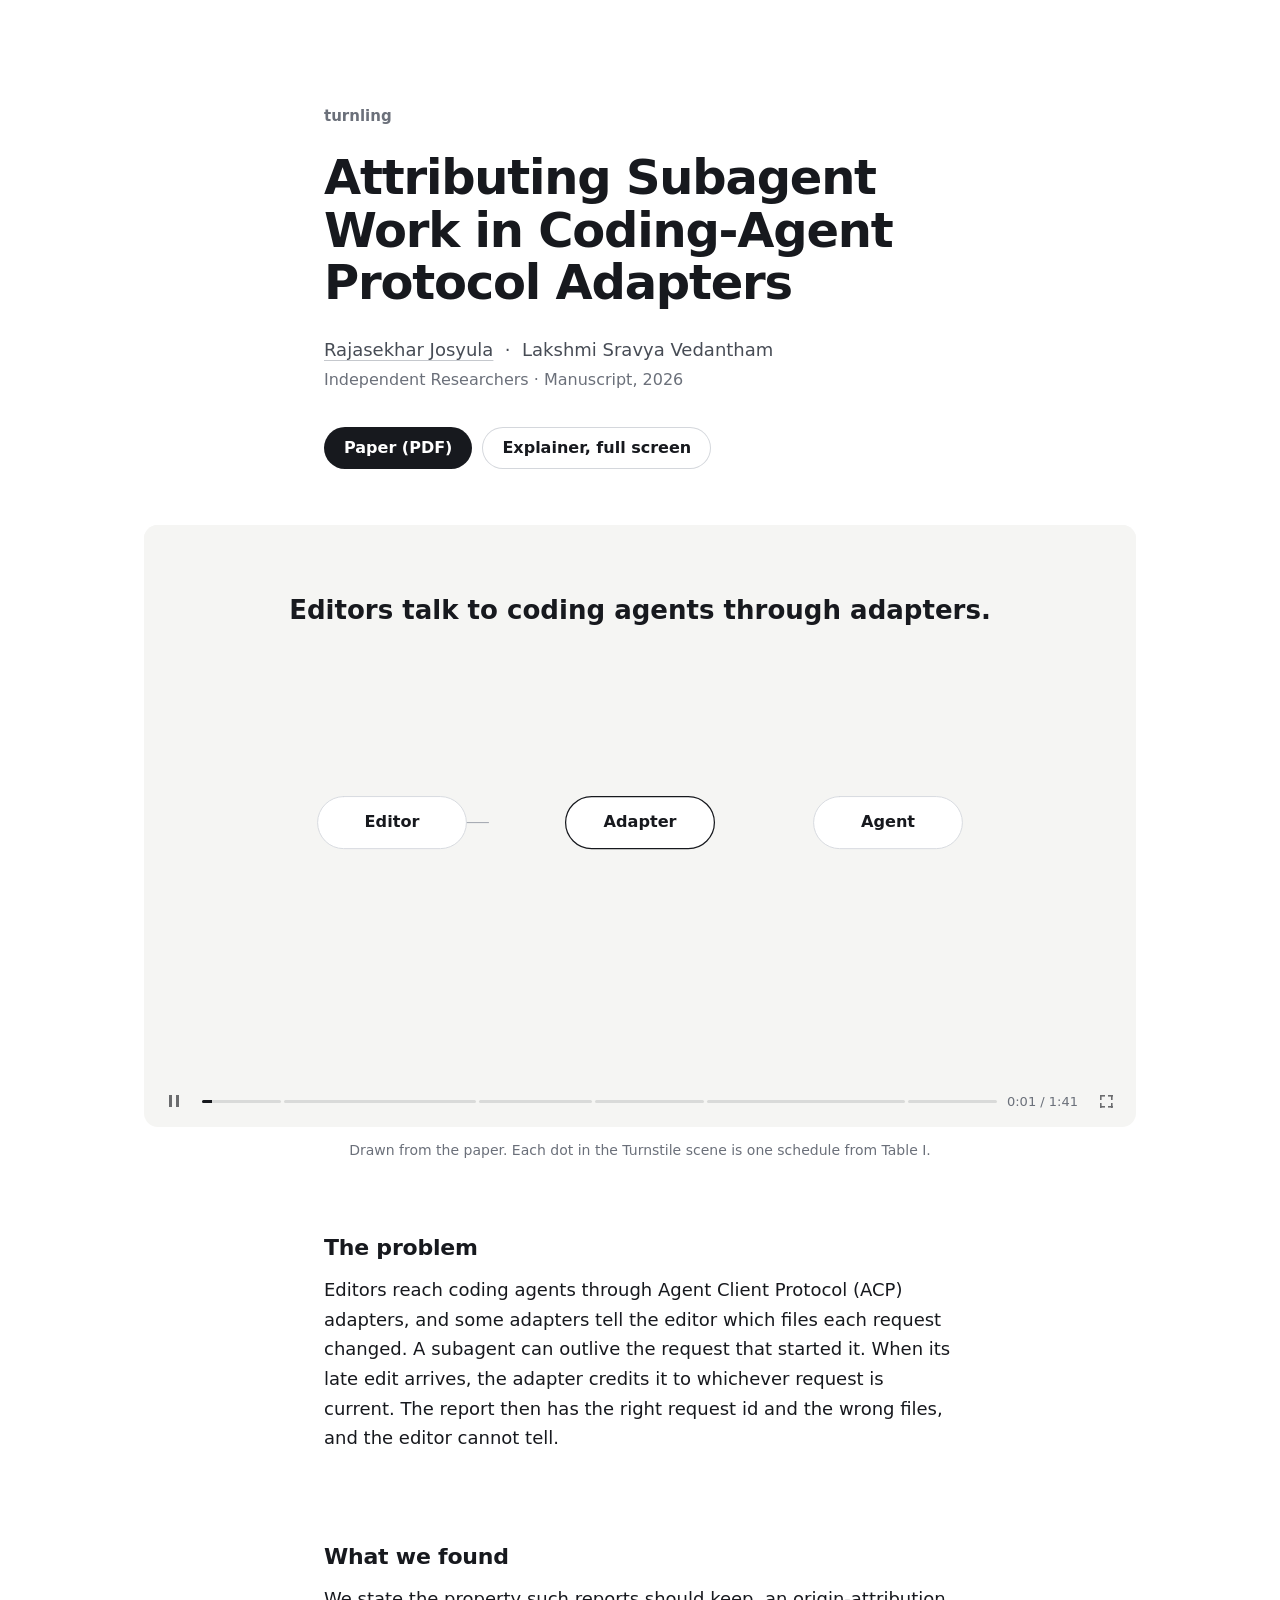
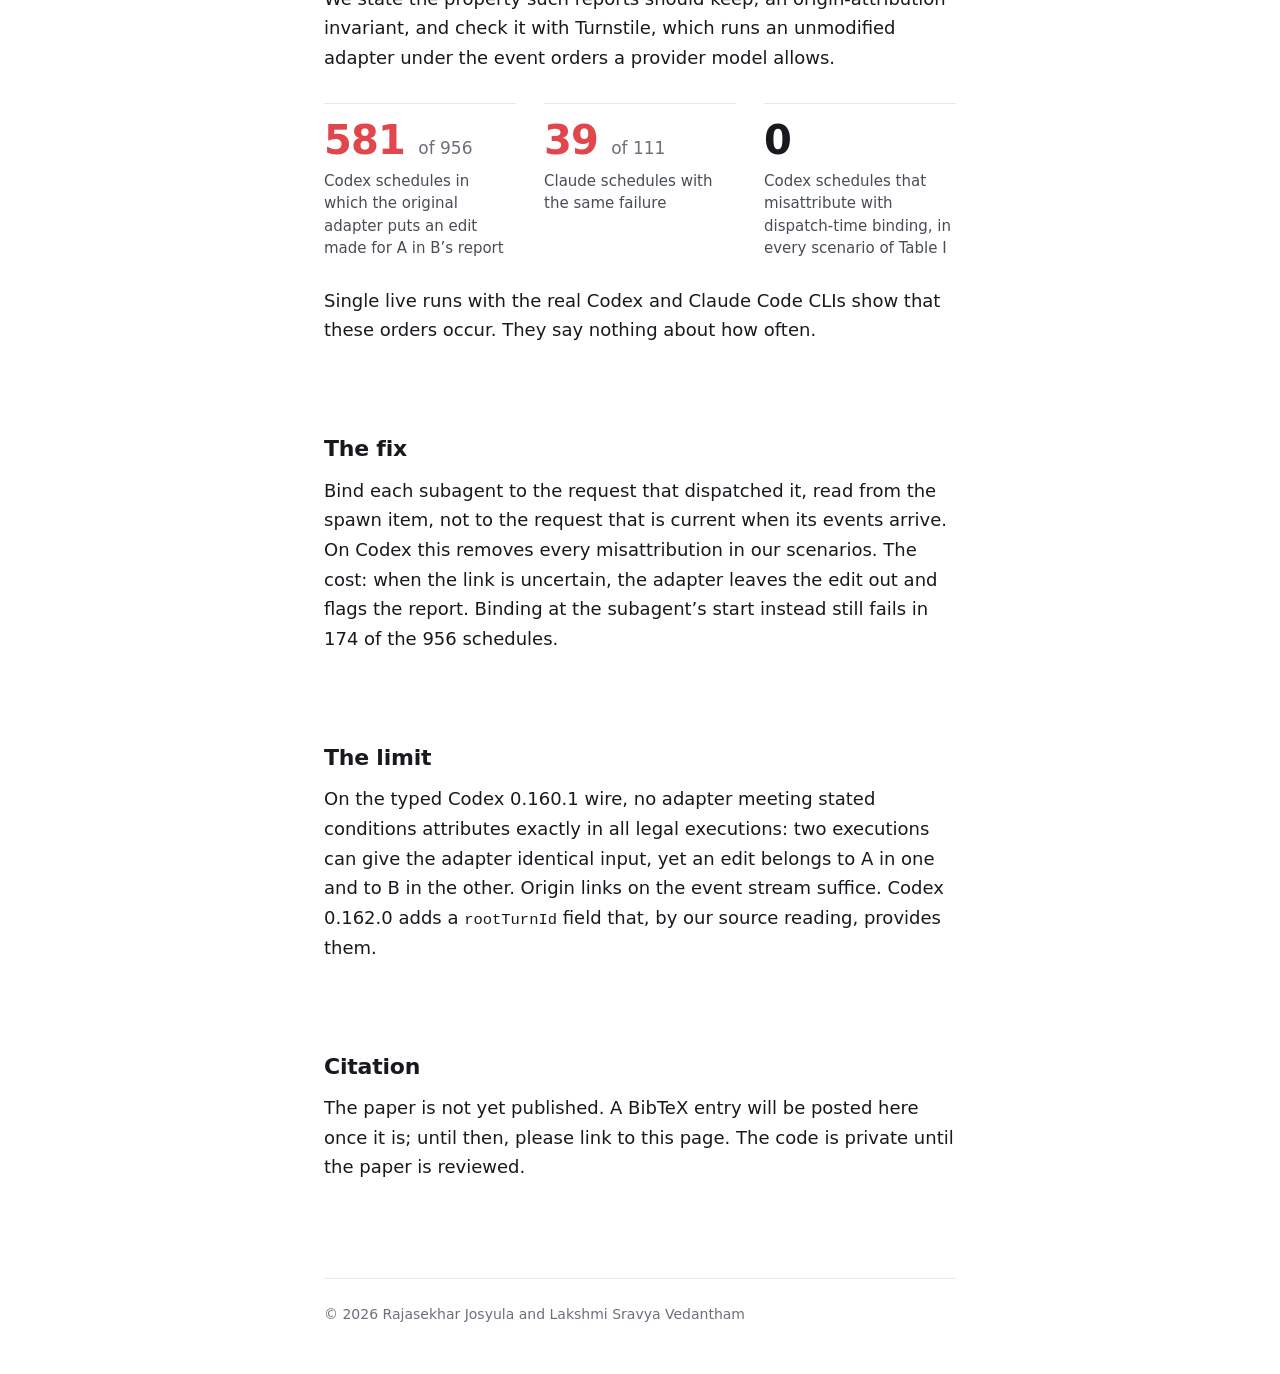
==== commit 95dd3fbc: "Simplify the page and replace the film with a shorter, minimal one The page is now a title, the film" ====
--- a/index.html
+++ b/index.html
@@ -4,1041 +4,125 @@
 <meta charset="utf-8">
 <meta name="viewport" content="width=device-width, initial-scale=1, viewport-fit=cover">
 <meta name="color-scheme" content="light">
+<meta http-equiv="Content-Security-Policy" content="default-src 'none'; script-src 'self'; style-src 'self' 'unsafe-inline'; img-src data:; base-uri 'none'; form-action 'none'">
 <meta name="referrer" content="no-referrer">
 <title>turnling: Attributing Subagent Work in Coding-Agent Protocol Adapters</title>
 <meta name="description" content="When a subagent outlives the request that started it, a coding-agent protocol adapter can credit its edits to a later request. We state an origin-attribution invariant, check two ACP adapters with Turnstile, prove a limit and a sufficient condition, and evaluate two fixes.">
 <meta property="og:title" content="turnling: Attributing Subagent Work in Coding-Agent Protocol Adapters">
 <meta property="og:description" content="An edit made for request A appears in B’s report in 581 of 956 Codex schedules and 39 of 111 Claude schedules on the original ACP adapters.">
-<link rel="icon" href="data:image/svg+xml,%3Csvg xmlns='http://www.w3.org/2000/svg' viewBox='0 0 16 16'%3E%3Crect x='1' y='6' width='9' height='4' rx='1' fill='%23DCDBD4'/%3E%3Crect x='11' y='6' width='4' height='4' rx='1' fill='%23D03B3B'/%3E%3C/svg%3E">
+<link rel="icon" href="data:image/svg+xml,%3Csvg xmlns='http://www.w3.org/2000/svg' viewBox='0 0 16 16'%3E%3Crect x='1' y='6' width='9' height='4' rx='2' fill='%232F62F5'/%3E%3Crect x='11' y='6' width='4' height='4' rx='1' fill='%23E0464B'/%3E%3C/svg%3E">
 <link rel="stylesheet" href="assets/film.css">
 <style>
 :root {
-  color-scheme: light;
-  --ink: #1c1c1a;
-  --ink-2: #45443f;
-  --muted: #67655f;
-  --border: #e3e1da;
-  --hair: #d3d1c9;
-  --surface: #ffffff;
-  --soft: #f6f5f1;
-  --mis: #D03B3B;
-  --miss: #EDA100;
-  --ok: #DCDBD4;
-  --mis-soft: #fbe9e9;
-  --miss-soft: #fcf0d4;
-  --radius: 10px;
-  --maxw: 960px;
-  --maxw-wide: 1140px;
-  --sans: -apple-system, BlinkMacSystemFont, "Segoe UI", system-ui, Roboto, "Helvetica Neue", Arial, "Noto Sans", sans-serif;
+  --ink: #17191e; --ink-2: #474c55; --muted: #6b707a; --line: #e6e8eb; --red: #e0464b; --blue: #2f62f5;
+  --sans: -apple-system, BlinkMacSystemFont, "Segoe UI", system-ui, Roboto, "Helvetica Neue", Arial, sans-serif;
   --mono: ui-monospace, "SF Mono", SFMono-Regular, Menlo, Consolas, "Liberation Mono", monospace;
 }
 * { box-sizing: border-box; }
 html { -webkit-text-size-adjust: 100%; text-size-adjust: 100%; }
-@media (prefers-reduced-motion: no-preference) { html { scroll-behavior: smooth; } }
-body {
-  margin: 0;
-  font-family: var(--sans);
-  font-size: 17px;
-  line-height: 1.65;
-  color: var(--ink);
-  background: var(--surface);
-  -webkit-font-smoothing: antialiased;
-  overflow-wrap: break-word;
+body { margin: 0; background: #fff; color: var(--ink); font: 18px/1.65 var(--sans); -webkit-font-smoothing: antialiased; overflow-wrap: break-word; }
+a { color: inherit; text-decoration: underline; text-decoration-color: #c5c8cd; text-decoration-thickness: 1px; text-underline-offset: .2em; }
+a:hover { text-decoration-color: currentColor; }
+:focus-visible { outline: 2px solid var(--blue); outline-offset: 2px; border-radius: 4px; }
+code { font: .86em var(--mono); }
+.col { max-width: 680px; margin: 0 auto; padding: 0 24px; }
+.wide { max-width: 1040px; margin: 0 auto; padding: 0 24px; }
+.skip { position: absolute; left: -9999px; }
+.skip:focus { left: 12px; top: 12px; background: #fff; padding: 6px 10px; }
+
+header.col { padding-top: 104px; padding-bottom: 56px; }
+.mark { margin: 0 0 22px; font-size: 15px; font-weight: 600; color: var(--muted); }
+h1 { margin: 0 0 26px; font-size: clamp(32px, 5.2vw, 48px); line-height: 1.1; font-weight: 650; letter-spacing: -.025em; text-wrap: balance; }
+.by { margin: 0; color: var(--ink-2); }
+.nb { white-space: nowrap; }
+.meta { margin: 2px 0 0; font-size: 16px; color: var(--muted); }
+.links { display: flex; flex-wrap: wrap; gap: 10px; margin: 34px 0 0; padding: 0; list-style: none; }
+.btn { display: inline-flex; align-items: center; height: 42px; padding: 0 20px; border-radius: 999px; background: var(--ink); color: #fff; font-size: 16px; font-weight: 600; text-decoration: none; }
+.btn:hover { background: #2c2f36; }
+.btn.ghost { background: none; color: var(--ink); box-shadow: inset 0 0 0 1px #d4d7dc; }
+.btn.ghost:hover { box-shadow: inset 0 0 0 1px var(--ink); }
+
+.film-note { margin: 12px 0 0; font-size: 14px; color: var(--muted); text-align: center; }
+
+main section { padding-top: 72px; }
+h2 { margin: 0 0 12px; font-size: 22px; line-height: 1.3; font-weight: 650; letter-spacing: -.01em; }
+p { margin: 0 0 1em; }
+.stats { display: grid; grid-template-columns: repeat(3, 1fr); gap: 28px; margin: 30px 0 26px; }
+.stats div { padding-top: 14px; border-top: 1px solid var(--line); }
+.stats dt { font-size: 40px; line-height: 1.1; font-weight: 650; letter-spacing: -.02em; font-variant-numeric: tabular-nums; }
+.stats dt small { font-size: 17px; font-weight: 500; letter-spacing: 0; color: var(--muted); }
+.stats .bad { color: var(--red); }
+.stats dd { margin: 8px 0 0; font-size: 15px; line-height: 1.5; color: var(--ink-2); }
+
+footer.col { margin-top: 96px; padding-bottom: 48px; font-size: 14px; color: var(--muted); }
+footer p { margin: 0; padding-top: 24px; border-top: 1px solid var(--line); }
+
+@media (max-width: 640px) {
+  body { font-size: 17px; }
+  header.col { padding-top: 64px; padding-bottom: 40px; }
+  .wide { padding: 0 12px; }
+  main section { padding-top: 56px; }
+  .stats { grid-template-columns: 1fr; gap: 18px; }
 }
-.container { max-width: var(--maxw); margin: 0 auto; padding: 0 22px; }
-.container.wide { max-width: var(--maxw-wide); }
-a { color: var(--ink); text-decoration: underline; text-decoration-color: #b3b0a6; text-underline-offset: 0.18em; text-decoration-thickness: 1px; }
-a:hover { text-decoration-color: var(--ink); }
-:focus-visible { outline: 3px solid #1c1c1a; outline-offset: 2px; border-radius: 3px; }
-h1, h2, h3, h4 { line-height: 1.25; font-weight: 650; letter-spacing: -0.01em; }
-h2 { font-size: 1.9rem; margin: 0 0 0.6em; }
-h3 { font-size: 1.22rem; margin: 1.8em 0 0.5em; }
-p { margin: 0 0 1em; }
-code { font-family: var(--mono); font-size: 0.86em; background: var(--soft); border: 1px solid var(--border); border-radius: 4px; padding: 0 0.28em; white-space: nowrap; }
-.math { font-family: Georgia, "Times New Roman", serif; font-style: italic; white-space: nowrap; }
-.math sub { font-style: normal; font-size: 0.72em; }
-.sr-only { position: absolute; width: 1px; height: 1px; padding: 0; margin: -1px; overflow: hidden; clip: rect(0 0 0 0); white-space: nowrap; border: 0; }
-.skip { position: absolute; left: 12px; top: -60px; background: var(--ink); color: #fff; padding: 8px 14px; border-radius: 8px; z-index: 10; text-decoration: none; }
-.skip:focus { top: 12px; }
-.muted { color: var(--muted); }
-
-/* ---------- hero ---------- */
-.hero { text-align: center; padding: 64px 0 16px; }
-.hero .title { font-size: clamp(1.7rem, 3.6vw, 2.7rem); margin: 0 auto 12px; max-width: 980px; font-weight: 700; letter-spacing: -0.02em; line-height: 1.18; }
-.hero .title .name, .hero .title .nb { white-space: nowrap; }
-.hero .title { text-wrap: balance; }
-.hero .subtitle { font-size: 1.2rem; color: var(--ink-2); font-style: italic; margin: 0 0 26px; }
-.authors { font-size: 1.06rem; margin: 0 auto 4px; }
-.affils { font-size: 0.95rem; color: var(--muted); margin: 0 0 2px; }
-.status { font-size: 0.85rem; color: var(--muted); margin: 0 0 26px; }
-.hero-links { display: flex; flex-wrap: wrap; gap: 10px; justify-content: center; margin: 0; padding: 0; list-style: none; }
-.btn {
-  display: inline-flex; align-items: center; gap: 8px;
-  padding: 9px 20px; border-radius: 999px;
-  background: #1f1f1d; color: #fff; font-size: 0.95rem; font-weight: 600; line-height: 1.3;
-  text-decoration: none;
-}
-.btn:hover { background: #000; color: #fff; }
-.btn svg { width: 16px; height: 16px; flex: none; }
-
-/* ---------- teaser ---------- */
-.teaser { padding-top: 34px; }
-.teaser figure { margin: 0; }
-.fig1 { max-width: 780px; margin: 0 auto; }
-.fig1-frame { display: block; overflow: hidden; background: #fff; border: 1px solid var(--border); border-radius: var(--radius); }
-.fig1-frame img { display: block; width: 100%; height: auto; }
-.fig1-zoom, .fig1-zoom[hidden] { display: none; }
-.figure-caption { font-size: 0.93rem; color: var(--muted); margin: 12px auto 0; max-width: 780px; line-height: 1.6; }
-.figure-caption b { color: var(--ink); }
-.tldr { background: var(--soft); border: 1px solid var(--border); border-radius: var(--radius); padding: 20px 24px; margin: 30px 0 0; }
-.label { display: block; font-size: 0.75rem; font-weight: 700; letter-spacing: 0.12em; text-transform: uppercase; color: var(--muted); margin-bottom: 6px; }
-.tiles { display: grid; grid-template-columns: repeat(4, minmax(0, 1fr)); gap: 12px; margin: 18px 0 0; padding: 0; list-style: none; }
-.tile { border: 1px solid var(--border); border-radius: var(--radius); padding: 14px 16px 12px; background: var(--surface); }
-.tile .v { display: block; font-size: 1.7rem; font-weight: 650; line-height: 1.15; letter-spacing: -0.01em; }
-.tile .v small { font-size: 0.6em; font-weight: 500; color: var(--muted); }
-.tile .d { display: block; font-size: 0.86rem; color: var(--ink-2); line-height: 1.45; margin-top: 6px; }
-.tile .d .sw { margin-right: 6px; vertical-align: 0; }
-
-/* ---------- sections ---------- */
-main section { padding: 46px 0 8px; }
-main section + section { border-top: 1px solid var(--border); margin-top: 36px; }
-.kicker { display: block; font-size: 0.76rem; font-weight: 700; letter-spacing: 0.13em; text-transform: uppercase; color: var(--muted); margin-bottom: 6px; }
-.lead { font-size: 1.06rem; color: var(--ink-2); }
-.terms { display: grid; grid-template-columns: repeat(3, minmax(0, 1fr)); gap: 14px; margin: 24px 0; }
-.terms div { border-top: 2px solid var(--ink); padding-top: 8px; }
-.terms dt { font-weight: 700; }
-.terms dd { margin: 2px 0 0; font-size: 0.94rem; color: var(--ink-2); line-height: 1.55; }
-.cards { display: grid; grid-template-columns: repeat(3, minmax(0, 1fr)); gap: 16px; margin: 20px 0 22px; }
-.cards.two { grid-template-columns: repeat(2, minmax(0, 1fr)); }
-.card { border: 1px solid var(--border); border-radius: var(--radius); padding: 18px 20px; background: var(--soft); }
-.card h4 { margin: 0 0 6px; font-size: 1.04rem; }
-.card p { margin: 0; font-size: 0.95rem; color: var(--ink-2); line-height: 1.6; }
-.card ul { margin: 6px 0 0; padding-left: 1.1em; font-size: 0.95rem; color: var(--ink-2); line-height: 1.55; }
-.card li + li { margin-top: 6px; }
-.card .tag { display: inline-block; margin-top: 12px; font-size: 0.85rem; font-weight: 600; color: var(--ink); background: var(--surface); border: 1px solid var(--border); border-radius: 999px; padding: 3px 12px; }
-.note { font-size: 0.92rem; color: var(--muted); }
-.theorem { border-left: 3px solid var(--ink); background: var(--soft); border-radius: 0 var(--radius) var(--radius) 0; padding: 14px 20px; margin: 22px 0; }
-.theorem p { margin: 0; }
-
-/* ---------- pipeline ---------- */
-.pipe { display: grid; grid-template-columns: 1fr auto 1fr auto 2.6fr auto 1fr; align-items: stretch; gap: 8px; margin: 26px 0 8px; padding: 0; list-style: none; }
-.pipe .step { border: 1px solid var(--border); border-radius: var(--radius); padding: 12px 14px; background: var(--soft); font-size: 0.88rem; line-height: 1.5; color: var(--ink-2); }
-.pipe .step b { display: block; color: var(--ink); font-size: 0.95rem; margin-bottom: 2px; }
-.pipe .arrow { align-self: center; color: var(--muted); font-size: 1.1rem; }
-.pipe > .step { align-self: center; }
-.pipe .loop { border: 1px dashed var(--hair); border-radius: 12px; padding: 8px; display: grid; grid-template-columns: 1fr auto 1fr auto 1.35fr; gap: 6px; align-items: stretch; }
-.pipe .loop .cap { grid-column: 1 / -1; font-size: 0.76rem; font-weight: 700; letter-spacing: 0.1em; text-transform: uppercase; color: var(--muted); padding: 0 4px; }
-.pipe .loop .step { background: var(--surface); }
-.pipe .loop .arrow { font-size: 1rem; }
-ul.facts { padding-left: 1.15em; margin: 10px 0 0; }
-ul.facts li { margin: 0 0 0.6em; }
-
-/* ---------- Fig. 3, interactive ---------- */
-.fig3 { margin: 26px 0 6px; position: relative; }
-.f3-summary.probe { position: absolute; visibility: hidden; left: 0; top: 0; pointer-events: none; }
-.f3-controls { display: flex; flex-wrap: wrap; align-items: center; gap: 10px 22px; margin-bottom: 18px; }
-.seg-toggle { display: inline-flex; flex-wrap: wrap; border: 1px solid var(--hair); border-radius: 999px; padding: 3px; gap: 2px; background: var(--surface); }
-.seg-toggle button { font: inherit; font-size: 0.88rem; font-weight: 600; color: var(--ink-2); background: transparent; border: 0; border-radius: 999px; padding: 6px 14px; cursor: pointer; line-height: 1.3; }
-.seg-toggle button:hover { background: var(--soft); }
-.seg-toggle button[aria-pressed="true"] { background: #1f1f1d; color: #fff; }
-.legend { display: flex; flex-wrap: wrap; gap: 6px 18px; margin: 0; padding: 0; list-style: none; font-size: 0.88rem; color: var(--ink-2); }
-.legend li { display: inline-flex; align-items: center; gap: 7px; }
-.sw { display: inline-block; width: 16px; height: 10px; border-radius: 2px; background: var(--ok); flex: none; }
-.sw.k-mis { background: var(--mis); }
-.sw.k-miss { background: var(--miss); }
-.sw.k-ok { background: var(--ok); }
-.sw.k-na { background: transparent; border: 1px dashed var(--hair); }
-.f3-panels { display: grid; grid-template-columns: repeat(auto-fit, minmax(min(340px, 100%), 1fr)); gap: 26px 30px; }
-.f3-panel { min-width: 0; }
-.f3-title { font-size: 0.95rem; margin: 0 0 6px; line-height: 1.4; }
-.f3-total { display: block; color: var(--muted); font-size: 0.86rem; }
-.f3-row { display: grid; grid-template-columns: 96px minmax(0, 1fr) 38px; align-items: center; gap: 8px; }
-.f3-row .f3-seg { transition: opacity 0.15s ease; }
-.f3-row.dim .f3-seg { opacity: 0.3; }
-.f3-row.dim .f3-rl, .f3-row.dim .f3-cnt { color: var(--muted); }
-.f3-rl { font-size: 0.84rem; text-align: right; color: var(--ink); line-height: 1.2; }
-.f3-cnt { font-size: 0.9rem; text-align: right; font-variant-numeric: tabular-nums; }
-.f3-track { display: flex; gap: 2px; min-width: 0; }
-.f3-labels { align-items: flex-end; }
-.f3-clab { min-width: 0; text-align: center; font-size: 0.76rem; color: var(--muted); line-height: 1.25; padding-bottom: 4px; display: flex; flex-direction: column; align-items: center; }
-.f3-clab .f3-cname { display: block; white-space: nowrap; }
-.f3-clab .f3-cn { display: block; margin-top: 2px; }
-.f3-clab .f3-cn { font-variant-numeric: tabular-nums; }
-.f3-clab.on { color: var(--ink); font-weight: 650; }
-.f3-seg { flex-basis: 0; min-width: 0; height: 30px; padding: 5px 0; margin: 0; border: 0; background: transparent; cursor: pointer; display: block; }
-.f3-fill { display: block; height: 100%; border-radius: 2px; background: var(--ok); transition: filter 0.1s ease; }
-.f3-seg.k-mis .f3-fill { background: var(--mis); }
-.f3-seg.k-miss .f3-fill { background: var(--miss); }
-.f3-seg:hover .f3-fill { filter: brightness(0.9); }
-.f3-seg.on .f3-fill { box-shadow: inset 0 0 0 2px var(--ink); }
-.f3-seg:focus-visible { outline: 2px solid var(--ink); outline-offset: 1px; }
-.f3-na .f3-track { min-height: 30px; align-items: center; }
-.f3-natext { font-size: 0.8rem; color: var(--muted); font-style: italic; }
-.f3-na .f3-cnt { color: var(--muted); font-size: 0.8rem; }
-.f3-summary { font-size: 0.9rem; color: var(--ink-2); margin: 0; flex: 1 1 280px; }
-.f3-detail { position: relative; margin-top: 22px; border: 1px solid var(--border); border-radius: var(--radius); background: var(--soft); padding: 14px 18px; }
-.f3-detail.probe { position: absolute; visibility: hidden; left: 0; top: 0; pointer-events: none; margin: 0; }
-.f3-hint { margin: 0; color: var(--muted); font-size: 0.92rem; }
-.f3-dhead { margin: 0 0 6px; font-size: 0.9rem; color: var(--ink-2); }
-.f3-dgrid { display: grid; grid-template-columns: minmax(0, 1.4fr) minmax(0, 1fr); gap: 4px 28px; }
-.f3-dval { margin: 0; font-size: 0.95rem; color: var(--ink-2); }
-.f3-dval strong { font-size: 1.5rem; color: var(--ink); font-weight: 650; margin-right: 4px; }
-.f3-ddesc { margin: 4px 0 0; font-size: 0.92rem; color: var(--ink-2); line-height: 1.55; }
-.f3-dbuilds { list-style: none; margin: 0; padding: 0; font-size: 0.9rem; }
-.f3-dbuilds li { display: flex; align-items: baseline; gap: 8px; line-height: 1.5; }
-.f3-dbuilds .sw { transform: translateY(1px); }
-.f3-bn { font-weight: 600; }
-.f3-wrap { position: relative; }
-details.paperfig { margin: 16px 0 0; }
-details.paperfig summary { cursor: pointer; color: var(--ink-2); font-size: 0.92rem; font-weight: 600; width: fit-content; }
-details.paperfig img { display: block; width: 100%; height: auto; margin-top: 12px; border: 1px solid var(--border); border-radius: 8px; }
-details.paperfig .figure-caption { margin: 8px 0 0; }
-
-/* ---------- tables ---------- */
-.table-wrap { overflow-x: auto; margin: 14px 0 4px; }
-table { border-collapse: collapse; width: 100%; font-variant-numeric: tabular-nums; }
-.tbl { font-size: 0.9rem; }
-.tbl th, .tbl td { padding: 7px 10px; border-bottom: 1px solid var(--border); text-align: right; vertical-align: top; line-height: 1.4; }
-.tbl thead th { font-weight: 650; color: var(--ink-2); border-bottom: 1px solid var(--ink); vertical-align: bottom; }
-.tbl thead tr.top th { border-bottom: 0; }
-.tbl thead tr.top th.grp { border-bottom: 1px solid var(--hair); text-align: center; }
-.tbl th.l, .tbl td.l, .tbl tbody th { text-align: left; }
-.tbl tbody th { font-weight: 400; }
-.tbl tbody tr.sub th { font-style: italic; font-weight: 600; color: var(--ink-2); padding-top: 12px; border-bottom: 1px solid var(--hair); }
-.tbl tbody tr:last-child th, .tbl tbody tr:last-child td { border-bottom: 1px solid var(--ink); }
-.tbl td.m { background: var(--mis-soft); }
-.tbl td.o { background: var(--miss-soft); }
-.tbl td.oi { background: repeating-linear-gradient(135deg, #f7e3b3 0 1.5px, #fffdf8 1.5px 6px); }
-.sw.k-oi { background: repeating-linear-gradient(135deg, #e9c46a 0 1.5px, #fffdf8 1.5px 5px); border: 1px solid #ead8ad; }
-.sw.k-o { background: var(--miss-soft); border: 1px solid #ecd59c; }
-.sw.k-m { background: var(--mis-soft); border: 1px solid #efc4c4; }
-.tbl td.na { color: var(--muted); }
-.tbl sup { font-size: 0.7em; line-height: 0; }
-.tbl-caption { font-size: 0.93rem; color: var(--muted); margin: 26px 0 0; }
-.tbl-caption b { color: var(--ink); }
-.t1.collapsed tr.extra { display: none; }
-.more { font: inherit; font-size: 0.9rem; font-weight: 600; color: var(--ink); background: var(--surface); border: 1px solid var(--hair); border-radius: 999px; padding: 6px 16px; cursor: pointer; margin: 10px 0 0; }
-.more:hover { background: var(--soft); }
-.footnotes { font-size: 0.86rem; color: var(--muted); margin: 12px 0 1.2em; line-height: 1.6; }
-.footnotes sup { font-size: 0.75em; }
-.t1 th.l { min-width: 9.5em; }
-
-/* status chips (live runs) */
-.chip { display: inline-flex; align-items: center; gap: 6px; white-space: nowrap; }
-.chip::before { content: ""; width: 9px; height: 9px; border-radius: 50%; background: var(--ok); flex: none; }
-.chip.k-mis { font-weight: 650; }
-.chip.k-mis::before { background: var(--mis); }
-.chip.k-none::before { background: transparent; border: 1px solid var(--muted); }
-.live td, .live th { text-align: left; }
-.live td.files { font-family: var(--mono); font-size: 0.82rem; }
-.live td.files b { font-weight: 700; }
-.live td.files .none { font-family: var(--sans); font-style: italic; color: var(--muted); }
-.live tbody tr.sub th { font-style: normal; }
-.live .sub .muted { font-weight: 400; }
-dl.scen { display: grid; grid-template-columns: max-content minmax(0, 1fr); gap: 6px 16px; font-size: 0.93rem; margin: 18px 0; }
-dl.scen dt { font-weight: 650; }
-dl.scen dd { margin: 0; color: var(--ink-2); }
-
-/* ---------- witness ---------- */
-.witness { border: 1px solid var(--border); border-radius: 14px; padding: 18px 20px 20px; margin: 22px 0 10px; box-shadow: 0 1px 3px rgba(20, 20, 18, 0.05), 0 8px 24px rgba(20, 20, 18, 0.04); }
-.w-top { display: flex; flex-wrap: wrap; align-items: center; justify-content: space-between; gap: 10px 20px; margin-bottom: 12px; }
-.w-top p { margin: 0; font-size: 0.92rem; color: var(--ink-2); flex: 1 1 300px; }
-.w-toggle button { min-width: 3.4em; font-size: 0.95rem; }
-.w-toggle .math { font-size: 1.05em; }
-.wt { font-size: 0.93rem; }
-.wt th, .wt td { padding: 7px 8px; border-bottom: 1px solid var(--border); text-align: left; vertical-align: middle; line-height: 1.4; }
-.wt thead th { font-size: 0.8rem; font-weight: 700; letter-spacing: 0.06em; text-transform: uppercase; color: var(--muted); border-bottom: 1px solid var(--ink); vertical-align: bottom; }
-.wt .n { color: var(--muted); font-variant-numeric: tabular-nums; padding-right: 0; }
-.wt .hidcol { background: #faf9f6; border-left: 1px solid var(--border); }
-.wt thead .hidcol { background: transparent; }
-.hidbox { display: inline-block; background: #ECEBE6; border-radius: 6px; padding: 2px 10px; }
-.witness[data-exec="E"] .vep, .witness[data-exec="Ep"] .ve { display: none; }
-.wt { table-layout: fixed; }
-.wt col.c-n { width: 2.2em; }
-.wt col.c-hid { width: 34%; }
-.hidbox.owner { font-weight: 700; min-width: 2.4em; text-align: center; }
-.hidbox .tool { display: block; font-family: var(--mono); font-size: 0.76rem; color: var(--muted); }
-.wt tfoot th, .wt tfoot td { border-bottom: 0; border-top: 1px solid var(--ink); font-weight: 650; }
-.flip { animation: flip 0.32s ease; }
-@keyframes flip { 0% { transform: rotateX(90deg); opacity: 0.2; } 100% { transform: rotateX(0); opacity: 1; } }
-.w-outs { display: grid; margin-top: 14px; }
-.w-out { grid-area: 1 / 1; visibility: hidden; border-radius: var(--radius); padding: 12px 16px; font-size: 0.93rem; line-height: 1.6; }
-.w-out p { margin: 0; }
-.w-out p + p { margin-top: 6px; }
-.w-out.e { background: var(--mis-soft); }
-.w-out.ep { background: var(--miss-soft); }
-.witness[data-exec="E"] .w-out.e, .witness[data-exec="Ep"] .w-out.ep { visibility: visible; }
-.w-same { margin: 12px 0 0; font-size: 0.9rem; color: var(--ink-2); }
-
-/* ---------- film ---------- */
-.film-wrap { margin: 22px 0 0; }
-.film-note { margin: 12px 0 0; font-size: 0.93rem; color: var(--muted); }
-@media (max-width: 640px) { .film-wrap { margin-left: -16px; margin-right: -16px; } .film-wrap .film { border-radius: 0; } }
-
-/* ---------- limitations ---------- */
-.limits { display: grid; grid-template-columns: repeat(2, minmax(0, 1fr)); gap: 16px; margin: 20px 0 0; }
-
-/* ---------- citation ---------- */
-.bib { margin: 18px 0 0; border-radius: var(--radius); overflow: hidden; background: #22231f; }
-.bib-bar { display: flex; align-items: center; justify-content: space-between; gap: 12px; padding: 8px 10px 8px 18px; border-bottom: 1px solid #3a3b35; color: #b9b8ae; font-size: 0.8rem; font-weight: 600; letter-spacing: 0.08em; text-transform: uppercase; }
-.copy { font: inherit; font-size: 0.82rem; letter-spacing: 0; text-transform: none; color: #fff; background: rgba(255, 255, 255, 0.12); border: 0; border-radius: 6px; padding: 6px 14px; cursor: pointer; }
-.copy:hover { background: rgba(255, 255, 255, 0.22); }
-.copy:focus-visible { outline-color: #fff; }
-pre.bibtex { margin: 0; padding: 16px 18px 18px; color: #e3e2da; font-family: var(--mono); font-size: 0.84rem; line-height: 1.6; white-space: pre-wrap; overflow-wrap: anywhere; }
-
-footer { border-top: 1px solid var(--border); margin-top: 60px; padding: 28px 0 44px; font-size: 0.86rem; color: var(--muted); text-align: center; }
-footer p { margin: 0 0 4px; }
-
-/* ---------- responsive ---------- */
-@media (max-width: 980px) {
-  .pipe { grid-template-columns: 1fr; }
-  .pipe .arrow { justify-self: center; transform: rotate(90deg); line-height: 1; }
-  .pipe .loop { grid-template-columns: 1fr; }
-}
-@media (max-width: 820px) {
-  .tiles { grid-template-columns: repeat(2, minmax(0, 1fr)); }
-  .cards, .cards.two, .limits, .terms { grid-template-columns: 1fr; }
-  .f3-dgrid { grid-template-columns: 1fr; }
-  .f3-dbuilds { margin-top: 8px; }
-}
-@media (max-width: 640px) {
-  body { font-size: 16px; }
-  .container { padding: 0 16px; }
-  .hero { padding-top: 40px; }
-  .hero .title .name { white-space: normal; }
-  h2 { font-size: 1.5rem; }
-  main section { padding-top: 36px; }
-  .tldr { padding: 16px 16px; }
-  .tile { padding: 12px 12px 10px; }
-  .tile .v { font-size: 1.4rem; }
-  .card { padding: 16px; }
-  .witness { padding: 14px 12px 16px; }
-  .wt { font-size: 0.86rem; }
-  .wt th, .wt td { padding: 6px 5px; }
-  .wt col.c-hid { width: 40%; }
-  .wt col.c-n { width: 1.6em; }
-  .hidbox { padding: 2px 6px; }
-  .tbl { font-size: 0.8rem; }
-  .tbl th, .tbl td { padding: 6px 4px; }
-  .t1 th.l { min-width: 0; }
-  dl.scen { grid-template-columns: 1fr; gap: 2px; }
-  dl.scen dd { margin-bottom: 8px; }
-  /* live runs: one compact block per run */
-  .live thead { position: absolute; width: 1px; height: 1px; overflow: hidden; clip: rect(0 0 0 0); }
-  .live, .live tbody { display: block; width: 100%; }
-  .live tbody tr { display: grid; grid-template-columns: auto minmax(0, 1fr) auto; column-gap: 6px; align-items: baseline; padding: 8px 0; border-bottom: 1px solid var(--border); }
-  .live tbody tr.sub { display: block; padding: 14px 0 4px; border-bottom: 1px solid var(--hair); }
-  .live tbody tr.sub th { display: block; border: 0; padding: 0; }
-  .live td { display: block; border: 0; padding: 0; }
-  .live td:nth-child(1) { grid-column: 1; grid-row: 1; font-weight: 600; }
-  .live td:nth-child(2) { grid-column: 2; grid-row: 1; color: var(--ink-2); }
-  .live td:nth-child(2)::before { content: "\00b7\00a0"; }
-  .live td:nth-child(5) { grid-column: 3; grid-row: 1; }
-  .live td:nth-child(3) { grid-column: 1 / -1; grid-row: 2; }
-  .live td:nth-child(4) { grid-column: 1 / -1; grid-row: 3; }
-  .live td.files::before { content: attr(data-label) ": "; font-family: var(--sans); font-size: 0.8rem; color: var(--muted); }
-  .live tbody tr:last-child td { border: 0; }
-  .seg-toggle { display: grid; grid-template-columns: 1fr 1fr; border-radius: 16px; width: 100%; }
-  .seg-toggle button { border-radius: 12px; }
-  .w-toggle { display: inline-grid; width: auto; }
-  .tbl.t1 { font-size: 0.74rem; }
-  .t1 th, .t1 td { padding: 6px 3px; }
-  .t1 thead tr.top th.grp { white-space: normal; }
-  .f3-row { grid-template-columns: 92px minmax(0, 1fr) 34px; gap: 6px; }
-  .poster { grid-template-columns: 1fr; padding: 18px 16px; }
-  .poster > svg { max-width: 340px; }
-  /* Fig. 1 on phones: an optional enlarged view that scrolls sideways */
-  .fig1-scroll { overflow-x: auto; border-radius: var(--radius); }
-  .fig1.zoomed .fig1-frame { width: 600px; }
-  .fig1-zoom:not([hidden]) { display: inline-flex; }
-  .fig1-zoom { align-items: center; gap: 6px; font: inherit; font-size: 0.86rem; font-weight: 600; color: var(--ink); background: var(--surface); border: 1px solid var(--hair); border-radius: 999px; padding: 4px 14px; margin: 10px 0 0; cursor: pointer; }
-  .fig1-zoom svg { width: 14px; height: 14px; }
-}
-@media (max-width: 400px) {
-  /* Table I: use the page margins so its eight columns fit without scrolling */
-  .t1-wrap { margin-left: -12px; margin-right: -12px; }
-}
-@media (max-width: 359px) {
-  .f3-clab .f3-cname { white-space: normal; }
-  .f3-row { grid-template-columns: 84px minmax(0, 1fr) 30px; gap: 5px; }
-  .f3-rl { font-size: 0.8rem; }
-  .tbl.t1 { font-size: 0.7rem; }
-  .t1 th, .t1 td { padding: 5px 2px; }
-}
-@media (prefers-reduced-motion: reduce) {
-  *, *::before, *::after { transition: none !important; animation: none !important; }
-}
-.btn.btn-off { background: #fff; color: var(--muted, #6b6a64); border: 1px dashed #c9c7bf; cursor: default; }
-
 </style>
 </head>
 <body>
 <a class="skip" href="#main">Skip to content</a>
 
-<header class="hero container wide">
-  <h1 class="title"><span class="name">turnling</span>: Attributing Subagent Work in <span class="nb">Coding-Agent</span> Protocol Adapters</h1>
-  <p class="subtitle">Subagent work belongs to the turn that spawned it</p>
-  <p class="authors"><a href="https://qxlsz.com">Rajasekhar Josyula</a> &nbsp;&middot;&nbsp; Lakshmi Sravya Vedantham</p>
-  <p class="affils">Independent Researchers</p>
-  <p class="status">Manuscript, 2026</p>
-  <ul class="hero-links">
-    <li><a class="btn" href="paper.pdf"><svg viewBox="0 0 16 16" aria-hidden="true"><path d="M3.5 1.5h6l3 3v10h-9z M9.5 1.5v3h3 M5.5 8h5 M5.5 10.5h5 M5.5 13h3" fill="none" stroke="currentColor" stroke-width="1.4" stroke-linejoin="round"/></svg>Paper (PDF)</a></li>
-    <li><span class="btn btn-off" title="The code repository is private until the paper is reviewed"><svg viewBox="0 0 16 16" aria-hidden="true"><path d="M5.5 4 1.5 8l4 4 M10.5 4l4 4-4 4 M9.2 2.5 6.8 13.5" fill="none" stroke="currentColor" stroke-width="1.5" stroke-linecap="round" stroke-linejoin="round"/></svg>Code coming soon</span></li>
-    <li><a class="btn" href="explainer.html"><svg viewBox="0 0 16 16" aria-hidden="true"><rect x="1.5" y="2.5" width="13" height="11" rx="2" fill="none" stroke="currentColor" stroke-width="1.4"/><path d="M6.5 5.5v5l4-2.5z" fill="currentColor"/></svg>Explainer</a></li>
-    <li><span class="btn btn-off" title="A citation will be posted once the paper is published"><svg viewBox="0 0 16 16" aria-hidden="true"><path d="M5 3.5c-1.4.2-2.2 1-2.2 2.6V12h4V8H4.6c0-1.3.4-1.8 1.4-2z M11.4 3.5c-1.4.2-2.2 1-2.2 2.6V12h4V8H11c0-1.3.4-1.8 1.4-2z" fill="currentColor"/></svg>BibTeX after publication</span></li>
+<header class="col">
+  <p class="mark">turnling</p>
+  <h1>Attributing Subagent Work in Coding-Agent Protocol Adapters</h1>
+  <p class="by"><a class="nb" href="https://qxlsz.com">Rajasekhar Josyula</a> &nbsp;&middot;&nbsp; <span class="nb">Lakshmi Sravya Vedantham</span></p>
+  <p class="meta">Independent Researchers &middot; Manuscript, 2026</p>
+  <ul class="links">
+    <li><a class="btn" href="paper.pdf">Paper (PDF)</a></li>
+    <li><a class="btn ghost" href="explainer.html">Explainer, full screen</a></li>
   </ul>
 </header>
 
-<div class="teaser container wide">
-  <figure>
-    <div class="fig1" id="fig1">
-      <div class="fig1-scroll"><div class="fig1-frame">
-        <img src="assets/fig1.png" width="1277" height="588" alt="Sequence diagram with four lifelines: client, adapter, root thread, and child c. The client sends prompt A; the root thread reports A started and spawns c; the client cancels A; A is interrupted and A's report is unavailable; the client sends prompt B; then c's start (step 7) and c's edit of a.txt (step 8) reach the adapter; B edits b.txt; and the adapter publishes B's report as b.txt and a.txt.">
-      </div></div>
-      <button type="button" class="fig1-zoom" id="fig1-zoom" aria-controls="fig1" aria-pressed="false" hidden><svg viewBox="0 0 16 16" aria-hidden="true"><circle cx="7" cy="7" r="4.5" fill="none" stroke="currentColor" stroke-width="1.5"/><path d="M10.4 10.4 14 14 M5 7h4 M7 5v4" fill="none" stroke="currentColor" stroke-width="1.5" stroke-linecap="round"/></svg><span>Enlarge figure</span></button>
-    </div>
-    <figcaption class="figure-caption">
-      <b>Arrival is not origin.</b> Request A spawns a child subagent <span class="math">c</span>, and the client then cancels A. The child keeps running, and its edit of <code>a.txt</code> reaches the adapter after the client has sent request B. The original adapter credits the edit to the request current at step 8, so B’s file-change report lists <code>a.txt</code>. The start-time patch binds <span class="math">c</span> to B at step 7, which is still wrong; the dispatch-time patch binds <span class="math">c</span> to A through the spawn item (step 2). (Fig. 1 of the paper: minimal failing cancel schedule, abridged, no preemption.)
-    </figcaption>
-  </figure>
+<div class="wide" id="demo">
+  <div class="film" data-film></div>
+  <noscript><p class="film-note">The explainer needs JavaScript. Its full text is on the <a href="explainer.html">explainer page</a>.</p></noscript>
+  <p class="film-note">Drawn from the paper. Each dot in the Turnstile scene is one schedule from Table I.</p>
 </div>
 
-<div class="container">
-  <div class="tldr">
-    <span class="label">In short</span>
-    Editors reach coding agents through Agent Client Protocol (ACP) adapters, some of which also tell the editor which files each request changed. When a subagent outlives the request that started it, its late edits can be credited to whichever request is current when they arrive. We state the property such reports should keep, an <b>origin-attribution invariant</b>, and check it with <b>Turnstile</b>, which runs an unmodified adapter against a scripted provider under the event orders a provider model allows in hand-written scenarios, exhaustively or, for four large ones, within a preemption bound. We also prove that on the typed Codex 0.160.1 wire no adapter meeting stated conditions attributes exactly in all legal executions, and that origin links on the event stream suffice.
-    <ul class="tiles">
-      <li class="tile"><span class="v">581 <small>of 956</small></span><span class="d"><span class="sw k-mis" aria-hidden="true"></span>Codex schedules in which B’s report lists an edit made for A (original adapter)</span></li>
-      <li class="tile"><span class="v">39 <small>of 111</small></span><span class="d"><span class="sw k-mis" aria-hidden="true"></span>Claude schedules with the same failure (original adapter)</span></li>
-      <li class="tile"><span class="v">0</span><span class="d"><span class="sw k-ok" aria-hidden="true"></span>misattributing Codex schedules with dispatch-time binding, in every scenario of Table I</span></li>
-      <li class="tile"><span class="v">16</span><span class="d">single live runs against the real Codex 0.160.1 and 0.162.0 and Claude Code 2.1.309 CLIs</span></li>
-    </ul>
-  </div>
-</div>
+<main id="main" class="col">
+  <section>
+    <h2>The problem</h2>
+    <p>Editors reach coding agents through Agent Client Protocol (ACP) adapters, and some adapters tell the editor which files each request changed. A subagent can outlive the request that started it. When its late edit arrives, the adapter credits it to whichever request is current. The report then has the right request id and the wrong files, and the editor cannot tell.</p>
+  </section>
 
-<main id="main">
+  <section>
+    <h2>What we found</h2>
+    <p>We state the property such reports should keep, an origin-attribution invariant, and check it with Turnstile, which runs an unmodified adapter under the event orders a provider model allows.</p>
+    <dl class="stats">
+      <div><dt class="bad">581 <small>of 956</small></dt><dd>Codex schedules in which the original adapter puts an edit made for A in B’s report</dd></div>
+      <div><dt class="bad">39 <small>of 111</small></dt><dd>Claude schedules with the same failure</dd></div>
+      <div><dt>0</dt><dd>Codex schedules that misattribute with dispatch-time binding, in every scenario of Table I</dd></div>
+    </dl>
+    <p>Single live runs with the real Codex and Claude Code CLIs show that these orders occur. They say nothing about how often.</p>
+  </section>
 
-<section id="demo">
-  <div class="container wide">
-    <span class="kicker">Explainer</span>
-    <h2>The paper in two and a half minutes</h2>
-    <p class="lead">An animated walk through the bug, how Turnstile finds it, the two fixes, and the limit we prove. It starts when you scroll to it. Jump with the chapters, drag the bar, or press F for full screen.</p>
-    <div class="film-wrap">
-      <div class="film" data-film></div>
-      <noscript><p class="film-note">The film needs JavaScript. Its full text is on the <a href="explainer.html">explainer page</a>.</p></noscript>
-    </div>
-    <p class="film-note">Drawn by hand from the paper; nothing here runs an adapter. In chapters 4 and 5 each square is one of the 956 schedules behind Table I&rsquo;s first three Codex rows, coloured from the final Turnstile runs. There is also a <a href="explainer.html">full-screen version with a transcript</a>.</p>
+  <section>
+    <h2>The fix</h2>
+    <p>Bind each subagent to the request that dispatched it, read from the spawn item, not to the request that is current when its events arrive. On Codex this removes every misattribution in our scenarios. The cost: when the link is uncertain, the adapter leaves the edit out and flags the report. Binding at the subagent’s start instead still fails in 174 of the 956 schedules.</p>
+  </section>
 
-    <h3>The work in three steps</h3>
-    <div class="cards">
-      <div class="card"><h4>1. The problem</h4><p>A subagent can outlive the request that started it. Adapters keep per-request state, so a late edit gets credited to whichever request is current when it arrives. The report then has the right request id and the wrong files, and the editor cannot tell.</p></div>
-      <div class="card"><h4>2. How we check it</h4><p>We state an <b>origin-attribution invariant</b>: a request’s report lists only work that request dispatched. <b>Turnstile</b> runs the unmodified adapter against a scripted provider under the event orders the protocol allows, and checks every report against a ledger of origins.</p></div>
-      <div class="card"><h4>3. How we fix it</h4><p>Bind each child to the request that dispatched it, read from the spawn item, not to the request that is current when its events arrive. On Codex this removes every misattribution in our scenarios, at the cost of sometimes leaving an edit out instead of guessing. We also prove that on the typed Codex 0.160.1 wire, adapters meeting stated conditions cannot always attribute exactly, and that origin links on the event stream suffice.</p></div>
-    </div>
-  </div>
-</section>
+  <section>
+    <h2>The limit</h2>
+    <p>On the typed Codex 0.160.1 wire, no adapter meeting stated conditions attributes exactly in all legal executions: two executions can give the adapter identical input, yet an edit belongs to A in one and to B in the other. Origin links on the event stream suffice. Codex 0.162.0 adds a <code>rootTurnId</code> field that, by our source reading, provides them.</p>
+  </section>
 
-<section id="problem">
-  <div class="container">
-    <span class="kicker">The problem</span>
-    <h2>Arrival is not origin</h2>
-    <p class="lead">The Agent Client Protocol (ACP) is a JSON-RPC protocol, usually over stdio, between a client such as an IDE and a coding agent. Adapters wrap vendor runtimes, which we call <em>providers</em>, such as Codex and Claude Code. Some adapters also derive per-request outputs: for JetBrains AIR, the Codex and Claude adapters return an <em>agent file-change report</em> that lists the paths a request changed, before answering that request.</p>
-    <p>Agents now delegate to subagents, and some providers let a subagent outlive the turn that started it. Both adapters we study keep per-request bookkeeping, created for each request and disposed when it returns, so a late event from an older subagent can arrive after the state that recorded its origin is gone. Credited to the request active on arrival, it puts one request’s changes in another’s report, and the client cannot tell: the report has the right request id and the wrong contents. The AIR documentation does not say who owns paths changed by children.</p>
-    <dl class="terms">
-      <div><dt>Request</dt><dd>One <code>session/prompt</code> call: A, B, and so on.</dd></div>
-      <div><dt>Turn</dt><dd>Provider-side work: one root turn per request, plus child turns run by subagents (children).</dd></div>
-      <div><dt>Origin</dt><dd>The request whose processing dispatched a turn, inherited by nested children.</dd></div>
-    </dl>
-
-    <h3>The origin-attribution invariant</h3>
-    <p>Informally, a report for request <span class="math">r</span> should list only paths of work whose origin is <span class="math">r</span>, and all of them seen so far, or say that it may be incomplete. A late write by A’s child may be legitimate; listing it as B’s is not. We call violations <em>turn-attribution bugs</em>. The usual one, <em>arrival-time attribution</em>, takes the request active now as the origin.</p>
-    <div class="cards">
-      <div class="card"><h4>Sound</h4><p>Every path in the report has an edit, received before the report, from some turn whose origin is the report’s request.</p></div>
-      <div class="card"><h4>Complete</h4><p>Every path edited by a turn of that origin, with the edit received before the report, is in it.</p></div>
-      <div class="card"><h4>Safe</h4><p>Sound, and the completeness flag (<code>declaredComplete</code>) is set only if the report is also complete. Reporting nothing, with the flag clear, is always safe.</p></div>
-    </div>
-    <p class="note">An adapter is <em>exact</em> if, in all legal executions, its available reports are sound and complete. Both adapters always clear <code>declaredComplete</code>, so for them safety is soundness. The invariant is our proposal, not part of the AIR contract.</p>
-  </div>
-</section>
-
-<section id="turnstile">
-  <div class="container">
-    <span class="kicker">Method</span>
-    <h2>Turnstile: exploring protocol-legal schedules</h2>
-    <p class="lead">Upstream file-report tests never send a second request while a subagent of the first still runs, and a hand-picked failing order invites the objection that providers never produce it. Turnstile therefore enumerates the orders a provider model allows and runs the unmodified adapter under each schedule it explores. It is an LLM-free checker in the style of systematic concurrency testing (CHESS).</p>
-  </div>
-  <div class="container wide">
-    <ol class="pipe" aria-label="How Turnstile checks one adapter">
-      <li class="step"><b>Scenario</b>Provider events and client actions on FIFO streams, with happens-before edges and triggers.</li>
-      <li class="arrow" aria-hidden="true">&rarr;</li>
-      <li class="step"><b>Explorer</b>Enumerates schedules: total orders of the scenario’s 10 to 24 items that respect the constraints.</li>
-      <li class="arrow" aria-hidden="true">&rarr;</li>
-      <li class="loop">
-        <span class="cap">Per schedule, in a fresh adapter process</span>
-        <span class="step"><b>ACP client</b>Sends prompts and cancels; captures reports.</span>
-        <span class="arrow" aria-hidden="true">&harr;</span>
-        <span class="step"><b>Adapter</b>Unmodified build of the pinned commit.</span>
-        <span class="arrow" aria-hidden="true">&harr;</span>
-        <span class="step"><b>Provider stub</b>Reached through a relay at the provider path; speaks Codex app-server JSON-RPC or Claude CLI stream-json.</span>
-      </li>
-      <li class="arrow" aria-hidden="true">&rarr;</li>
-      <li class="step"><b>Oracle</b>Checks each report against a ledger of true origins, hidden from the adapter.</li>
-    </ol>
-  </div>
-  <div class="container">
-    <h3>What counts as legal</h3>
-    <p>For Codex, the rules combine guarantees confirmed in the pinned provider’s source with restrictions that only remove legal orders, so they can hide failures but cannot create illegal orders. The guarantees: events within a thread are FIFO; <code>turn/interrupt</code> reaches only the root thread, so children keep emitting after it; nothing orders events across threads; and a parent waits for children only through a wait tool. For Claude we could not check provider source, so the stub encodes the adapter’s own assumptions (background-subagent frames share the CLI’s single ordered stream, are tagged with their launching tool call, and may interleave with later root turns), each seen in live Claude runs.</p>
-    <h3>How a verdict is reached</h3>
-    <ul class="facts">
-      <li>The explorer delivers one item at a time and waits until neither side has sent a message for 150&nbsp;ms, a heuristic for quiescence. It explores message orders, not races inside the adapter.</li>
-      <li>The oracle reports a <b>misattribution</b> when a report lists a path whose origin is another request, and <b>missing expected output</b> when a report omits a required own path whose evidence arrived before it. It also flags missing, unexpected, early, or late reports, false completeness claims, and adapter exits.</li>
-      <li>A schedule that hangs, errors, or diverges on re-run is inconclusive, never clean. Violating schedules are re-run three times and count only if they fail identically. Four deliberately broken builds (no B report, dropped child paths, an early report, a crash) were each flagged on every affected schedule.</li>
-      <li>Fixes must not win by discarding work, so each adapter has controls in which late child output is legitimately B’s (B starts a new child, gives A’s child new work, or resumes it) or must stay out of B’s report. A correct adapter passes every control in every schedule.</li>
-      <li>Where a scenario has too many orders, exploration is bounded by preemptions, as in CHESS. A preemption is a switch away from a provider stream that still has a deliverable item; it measures distance from the default order, not likelihood.</li>
-      <li>The stubs call no LLM. On one desktop, each build’s main Codex runs took under an hour.</li>
-    </ul>
-  </div>
-</section>
-
-<section id="results">
-  <div class="container">
-    <span class="kicker">Results</span>
-    <h2>Both adapters credit some late child edits to the wrong request</h2>
-    <p class="lead">We pinned codex-acp at commit <code>082be156</code> and claude-agent-acp at <code>ecaa2c93</code>; the Codex stub follows rust-v0.160.1 (<code>d27764b8</code>), the version codex-acp pins. The numbers come from one final run of every build, with no divergent or inconclusive schedule and no flaky one except as noted under Table I. In the three groups of Fig. 3, an outcome depends only on when the child’s evidence arrives relative to B.</p>
-  </div>
-
-  <div class="container wide">
-    <div class="fig3" id="fig3">
-      <div class="f3-controls">
-        <div class="seg-toggle" role="group" aria-label="Highlight one build">
-          <button type="button" data-build="all" aria-pressed="true">All builds</button>
-          <button type="button" data-build="Original" aria-pressed="false">Original</button>
-          <button type="button" data-build="Start-time" aria-pressed="false">Start-time</button>
-          <button type="button" data-build="Dispatch-time" aria-pressed="false">Dispatch-time</button>
-        </div>
-        <ul class="legend" aria-label="Legend">
-          <li><span class="sw k-mis" aria-hidden="true"></span>misattribution</li>
-          <li><span class="sw k-miss" aria-hidden="true"></span>missing output</li>
-          <li><span class="sw k-ok" aria-hidden="true"></span>clean</li>
-        </ul>
-      </div>
-      <p class="f3-summary" id="f3-summary" aria-live="polite"></p>
-      <div class="f3-wrap">
-        <div class="f3-panels" id="f3-panels" style="margin-top:14px"></div>
-        <div class="f3-detail" id="f3-detail" aria-live="polite"></div>
-      </div>
-      <noscript><img src="assets/fig3.png" alt="Fig. 3 of the paper: outcome strips per build for three scenario groups." style="width:100%;height:auto"></noscript>
-    </div>
-    <p class="figure-caption" style="max-width:none;margin:16px 0 0">
-      <b>Fig. 3, interactive.</b> Every schedule of three scenario groups, split to scale by when the child’s evidence reaches the adapter; one strip per build, violating schedules counted at right. <em>In B</em>: after B’s prompt (Codex) or its echo by the CLI (Claude), before B’s report. <em>Early</em> or <em>late start</em>: in B, and the child started before or after B’s prompt. <em>Notice before</em> or <em>after</em>: Codex’s completion notice for the child’s new turn came before or after B’s report. Each class is all violating or all clean in every build.
-    </p>
-    <details class="paperfig">
-      <summary>Show the paper figure (Fig. 3)</summary>
-      <img src="assets/fig3.png" width="2610" height="284" loading="lazy" alt="Fig. 3 of the paper: for Codex with A cancelled or interrupted (812 schedules), the original build fails in 581 and the start-time build in 174, the dispatch-time build in none; for the Claude hand-off (111), the original fails in 39 and the patch in none; for the Codex control without a dispatch item (84), only the dispatch-time build fails, in 40, with missing output.">
-    </details>
-  </div>
-
-  <div class="container">
-    <p class="tbl-caption"><b>Table I.</b> Turnstile results per build: schedules explored (exhaustive except row c) and schedules in which a report lists another request’s edit or omits an own edit that arrived before it.</p>
-    <div class="table-wrap t1-wrap">
-      <table class="tbl t1" id="t1">
-        <caption class="sr-only">Table I. Turnstile results per build</caption>
-        <thead>
-          <tr class="top"><th class="l" rowspan="2" scope="col">Scenario</th><th rowspan="2" scope="col">Sched.</th><th class="grp" colspan="3" scope="colgroup">Misattributing</th><th class="grp" colspan="3" scope="colgroup">Omitting own edit</th></tr>
-          <tr><th scope="col">Orig.</th><th scope="col">Start</th><th scope="col">Disp.</th><th scope="col">Orig.</th><th scope="col">Start</th><th scope="col">Disp.</th></tr>
-        </thead>
-        <tbody>
-          <tr class="sub"><th colspan="8" scope="rowgroup">Codex</th></tr>
-          <tr><th scope="row">A cancelled by client</th><td>504</td><td class="m">341</td><td class="m">87</td><td>0</td><td>0</td><td>0</td><td>0</td></tr>
-          <tr><th scope="row">A interrupted<sup>a</sup></th><td>308</td><td class="m">240</td><td class="m">87</td><td>0</td><td>0</td><td>0</td><td>0</td></tr>
-          <tr class="extra"><th scope="row">A completed</th><td>144</td><td>0</td><td>0</td><td>0</td><td>0</td><td>0</td><td>0</td></tr>
-          <tr><th scope="row">sibling or grandchild<sup>c</sup></th><td>996</td><td class="m">620</td><td class="m">620</td><td>0</td><td>0</td><td>0</td><td class="oi">226</td></tr>
-          <tr><th scope="row">6 controls</th><td>401</td><td>0</td><td>0</td><td>0</td><td>0</td><td>0</td><td class="o">40<sup>b</sup></td></tr>
-          <tr><th scope="row">Theorem 1 pair, <span class="math">E</span></th><td>952</td><td class="m">792</td><td class="m">792</td><td>0</td><td>0</td><td>0</td><td>0</td></tr>
-          <tr><th scope="row">Theorem 1 pair, <span class="math">E&prime;</span></th><td>952</td><td>0</td><td>0</td><td>0</td><td>0</td><td>0</td><td class="o">792<sup>b</sup></td></tr>
-          <tr class="sub"><th colspan="8" scope="rowgroup">Claude</th></tr>
-          <tr><th scope="row">background child hand-off</th><td>111</td><td class="m">39</td><td>0</td><td class="na">n/a</td><td>0</td><td>0</td><td class="na">n/a</td></tr>
-          <tr class="extra"><th scope="row">2 controls</th><td>30</td><td>0</td><td>0</td><td class="na">n/a</td><td>0</td><td>0</td><td class="na">n/a</td></tr>
-        </tbody>
-      </table>
-    </div>
-    <button type="button" class="more" id="t1-more" aria-controls="t1" aria-expanded="false" hidden>Show all 9 rows</button>
-    <p class="footnotes">Orig. = original adapter; Start = start-time patch; Disp. = dispatch-time patch (Codex only). Codex runs use multi-agent V2; the first three Codex rows each cover three delivery modes (first diff, changed snapshot, identical replay). Shading: <span class="sw k-m" aria-hidden="true"></span>&nbsp;misattribution and <span class="sw k-o" aria-hidden="true"></span>&nbsp;missing expected output (cells marked <sup>b</sup>), both violations; <span class="sw k-oi" aria-hidden="true"></span>&nbsp;hatched, an omission the invariant allows. <sup>a</sup>&nbsp;Interrupt issued by the server or another client. <sup>b</sup>&nbsp;Required paths, a violation (missing expected output); other omissions are allowed, as both adapters mark every report possibly incomplete. <sup>c</sup>&nbsp;Four scenarios, every schedule without preemption; within one preemption Disp. misattributes in none of 22,074 and omits in 6,760. Misattributions reproduced identically on re-run; in row <span class="math">E</span> two Start ones each had a re-run stall under load and failed 3 of 3 when re-run alone.</p>
-
-    <h3>What goes wrong in each adapter</h3>
-    <div class="cards two">
-      <div class="card"><h4>Codex ACP</h4><p>The event handler assigns a child turn it has not seen to the <em>current</em> root turn. Each request builds a new handler whose disposal clears these bindings, but the session’s child subscriptions survive and route into whichever request is current. We found no failure when A completes normally: under multi-agent V2 the adapter holds A open until the child’s <code>turn/completed</code>, up to a 10-minute timeout.</p></div>
-      <div class="card"><h4>Claude ACP</h4><p>The adapter records child edits into the session’s mutable <code>activeTurn</code>. When the CLI ends A’s turn while A’s background subagent runs, the adapter holds A open; a B sent meanwhile becomes active when the CLI echoes it, and a subagent edit after that echo lands in B’s report. We did not model cancellation.</p></div>
-    </div>
-
-    <h3>Beyond the two adapters</h3>
-    <p>Writing a provider stub is the main per-adapter cost, so we also read the event-to-report path of eight further open-source ACP implementations at pinned main-branch commits and classified how each attributes per-turn output. The screen found no other instance. Work outliving its request is necessary for the bug but not sufficient: OpenCode also lets background children survive a cancelled turn but hands them to a muted consumer that cannot write B’s report.</p>
-    <details class="paperfig">
-      <summary>Show the source screen (Table II)</summary>
-      <div class="table-wrap">
-        <table class="tbl">
-          <caption class="sr-only">Table II. Source screen of ACP implementations</caption>
-          <thead><tr><th class="l" scope="col">System</th><th class="l" scope="col">Attribution (guard)</th></tr></thead>
-          <tbody>
-            <tr><th scope="row">Codex ACP<sup>*</sup></th><td class="l">arrival-time</td></tr>
-            <tr><th scope="row">Claude ACP<sup>*</sup></th><td class="l">arrival-time (child edits)</td></tr>
-            <tr><th scope="row">Muse ACP</th><td class="l">explicit turn id</td></tr>
-            <tr><th scope="row">Gemini CLI</th><td class="l">prompt-local</td></tr>
-            <tr><th scope="row">Pi ACP</th><td class="l">arrival window (settle, drain)</td></tr>
-            <tr><th scope="row">OpenCode</th><td class="l">msg-id anchor (1 prompt, drain)</td></tr>
-            <tr><th scope="row">Goose</th><td class="l">session snapshot (1 run, drain)</td></tr>
-            <tr><th scope="row">fast-agent</th><td class="l">arrival window (lock, merge)</td></tr>
-          </tbody>
-        </table>
-      </div>
-      <p class="footnotes">A purposive sample. A guard means only that we found no reachable failing path. Codex, Claude, and Muse report AIR file changes, Pi ACP usage and files, the others usage. Mistral Vibe reports only a session total, Cline no per-turn output. Guarded implementations carry origin explicitly (Muse), keep state unreachable across requests (Gemini CLI), or prevent arrival during B by rejecting or serializing prompts or draining the previous turn. <sup>*</sup>&nbsp;Found by source review; reproduced by Turnstile.</p>
-    </details>
-  </div>
-</section>
-
-<section id="impossibility">
-  <div class="container">
-    <span class="kicker">Theory</span>
-    <h2>No exact attribution on the typed Codex 0.160.1 wire</h2>
-    <p class="lead">We model Codex 0.160.1 by six premises of multi-agent V2 without hooks, read in its source (P1&ndash;P6) and the adapter by three conditions (Q1&ndash;Q3) that, by our source trace, codex-acp’s default mode meets (Q1 if its interrupt lands in time). Among the premises: <code>followup_task</code> and <code>send_message</code> emit the same item under the caller’s turn, and only the former’s mail is a trigger, which can start a new turn with the caller’s turn as parent (P1); and, apart from completion items, which an interrupted child turn never sends (P5), no typed notification, reply, or history read shows a mail’s tool, its trigger flag, or a turn’s parent or root id (P4).</p>
-    <div class="theorem">
-      <p><b>Theorem 1</b> (no exact attribution on the typed Codex 0.160.1 wire). Under P1&ndash;P6, no adapter meeting Q1&ndash;Q3 in <span class="math">E</span> is exact; a safe one clears B’s completeness flag in <span class="math">E</span>, where B’s report is complete.</p>
-    </div>
-    <p>The witness is a pair of executions, <span class="math">E</span> and <span class="math">E&prime;</span>, that give the adapter identical input (Lemma 1). Switch between them below: the events the adapter sees stay fixed, and only the hidden facts change.</p>
-
-    <div class="witness" id="witness" data-exec="E">
-      <div class="w-top">
-        <div class="seg-toggle w-toggle" role="group" aria-label="Choose the execution">
-          <button type="button" data-exec="E" aria-pressed="true"><span class="math">E</span></button>
-          <button type="button" data-exec="Ep" aria-pressed="false"><span class="math">E&prime;</span></button>
-        </div>
-        <p>Same messages, same ids, same timing. What differs is invisible on the typed wire.</p>
-      </div>
-      <div class="table-wrap" style="margin:0">
-        <table class="wt">
-          <caption class="sr-only">The witness pair of Theorem 1</caption>
-          <colgroup><col class="c-n"><col><col class="c-hid"></colgroup>
-          <thead>
-            <tr><th class="n" scope="col"><span class="sr-only">Step</span></th><th scope="col">Seen by the adapter, same in both</th><th class="hidcol" scope="col">Hidden, in <span class="math w-cur">E</span></th></tr>
-          </thead>
-          <tbody>
-            <tr><td class="n">1</td><td><span class="math">&rho;<sub>A</sub></span> spawns <span class="math">c</span>; <span class="math">c</span>’s turn <span class="math">v</span> runs</td><td class="hidcol"></td></tr>
-            <tr><td class="n">2</td><td><span class="math">&rho;<sub>A</sub></span> mails <span class="math">c</span></td><td class="hidcol"><span class="hidbox"><span class="ve">task<span class="tool">followup_task</span></span><span class="vep">plain message<span class="tool">send_message</span></span></span></td></tr>
-            <tr><td class="n">3</td><td>client cancels A; <span class="math">&rho;<sub>A</sub></span> ends</td><td class="hidcol"></td></tr>
-            <tr><td class="n">4</td><td>B’s prompt is forwarded; <span class="math">&rho;<sub>B</sub></span> starts</td><td class="hidcol"></td></tr>
-            <tr><td class="n">5</td><td><span class="math">&rho;<sub>B</sub></span> mails <span class="math">c</span></td><td class="hidcol"><span class="hidbox"><span class="ve">plain message<span class="tool">send_message</span></span><span class="vep">task<span class="tool">followup_task</span></span></span></td></tr>
-            <tr><td class="n">6</td><td><span class="math">&rho;<sub>B</sub></span> interrupts <span class="math">c</span>; <span class="math">v</span> ends</td><td class="hidcol"></td></tr>
-            <tr><td class="n">7</td><td>new turn <span class="math">u</span> takes both mails, edits <span class="math">x</span></td><td class="hidcol"><span class="hidbox"><span class="ve">parent <span class="math">&rho;<sub>A</sub></span></span><span class="vep">parent <span class="math">&rho;<sub>B</sub></span></span></span></td></tr>
-            <tr><td class="n">8</td><td><span class="math">&rho;<sub>B</sub></span> interrupts <span class="math">u</span>; <span class="math">&rho;<sub>B</sub></span> ends; report due</td><td class="hidcol"></td></tr>
-          </tbody>
-          <tfoot>
-            <tr><td class="n"></td><th scope="row">Owner of <span class="math">x</span></th><td class="hidcol"><span class="hidbox owner"><span class="ve">A</span><span class="vep">B</span></span></td></tr>
-          </tfoot>
-        </table>
-      </div>
-      <div class="w-outs" aria-live="polite">
-        <div class="w-out e"><p><b>In <span class="math">E</span>, <span class="math">x</span> is A’s work.</b> A report for B that lists <span class="math">x</span> is unsound. In the 792 of 952 schedules where <span class="math">u</span>’s diff precedes B’s report, the original and start-time builds list <span class="math">x</span> in B’s report: a misattribution here.</p></div>
-        <div class="w-out ep"><p><b>In <span class="math">E&prime;</span>, <span class="math">x</span> is B’s own work.</b> A report for B that leaves <span class="math">x</span> out is incomplete, so a safe adapter must clear the completeness flag. In the same 792 schedules the dispatch-time patch omits <span class="math">x</span> with a warning: B’s edit is missing here.</p></div>
-      </div>
-      <p class="w-same">Because the input is identical, the adapter publishes one report for B in both runs. If it lists <span class="math">x</span>, it is unsound in <span class="math">E</span>; if not, it is incomplete in <span class="math">E&prime;</span>, so a safe adapter must clear the flag there, and so also in <span class="math">E</span>.</p>
-    </div>
-    <details class="paperfig">
-      <summary>Show the paper figure (Fig. 2)</summary>
-      <img src="assets/fig2.png" width="1223" height="489" loading="lazy" alt="Fig. 2 of the paper: eight events that are the same in E and E prime, and, hidden from the adapter, which mail is a task and so the parent of turn u: rho A in E, rho B in E prime.">
-    </details>
-
-    <p style="margin-top:22px">Turnstile renders the pair as one message sequence with two ledgers (<a href="#t1">Table I</a>, pair rows), so the run shows how each build answers this ambiguity, not that both executions occur on real Codex; that rests on P1&ndash;P6. Every build answers both runs alike. No other scenario starts a child turn on two requests’ mail, so Theorem 1 explains no other failure.</p>
-
-    <h3>Origin links suffice</h3>
-    <p>Proposition 1 shows what suffices. Take a <em>lineage rule</em> that maps each edit message received before a report for <span class="math">r</span> to a request, or to “unknown”, using only messages received before that report. If the rule never names a wrong request (<em>truthful</em>), then reporting <span class="math">x</span> for <span class="math">r</span> exactly when some evidence for <span class="math">x</span> maps to <span class="math">r</span>, and claiming completeness only when nothing maps to unknown, is safe; if the rule also never answers unknown (<em>timely</em>), it is exact.</p>
-    <p>Codex 0.162.0 adds <code>rootTurnId</code> to turns and their lifecycle notifications, which separates <span class="math">E</span> from <span class="math">E&prime;</span>. By our source reading, consistent with single live runs, mapping an edit to the request whose root turn is the <code>rootTurnId</code> on the <code>turn/started</code> of the edit’s turn is truthful and timely under conditions stated in the paper, and so makes the rule exact there. Neither the pinned nor the current codex-acp reads that field.</p>
-  </div>
-</section>
-
-<section id="fixes">
-  <div class="container">
-    <span class="kicker">Fixes</span>
-    <h2>Start-time versus dispatch-time binding</h2>
-    <p class="lead">We evaluated two fixes. They differ in which event decides the request a child’s edits belong to.</p>
-    <div class="cards two">
-      <div class="card">
-        <h4>Start-time binding (Codex and Claude)</h4>
-        <ul>
-          <li>Binds each child to the root turn current when the child’s start arrives. Both patches pass our reproduction tests and the upstream file-report tests (Codex 28/28, Claude 34/34).</li>
-          <li>Removes all 39 Claude failures, but A’s child edits after A’s report then go unreported. The Claude patch still misattributes a subagent launched or resumed by earlier work during a later request, and it failed the live run in which Claude Code resumed the subagent during B.</li>
-          <li>Leaves 174 Codex failures: a child’s <code>turn/started</code> can itself arrive after B’s prompt, which binds the child to B (Fig. 1). It misattributes in 620 of 996 sibling or grandchild schedules.</li>
-        </ul>
-        <span class="tag">Still an arrival-time proxy</span>
-      </div>
-      <div class="card">
-        <h4>Dispatch-time binding (Codex)</h4>
-        <ul>
-          <li>Binds a child turn through the item that dispatched it: a spawn or follow-up item names the child’s thread under the dispatching turn’s id. The wire does not say which dispatch started which child turn, so the patch pairs them in arrival order and grades each binding <em>named</em>, <em>paired</em>, or <em>uncertain</em>; uncertain work is left out, and the report says so.</li>
-          <li>Removes every misattribution in Table I, including where an A-era sibling or grandchild of A’s child follows it up while B does. Within one preemption, it misattributes in none of 22,074 schedules.</li>
-          <li>Omits B’s own child edit in 226 of 996 sibling or grandchild schedules (6,760 of 22,074 within one preemption), and misses it in 40 of 84 schedules of the no-dispatch control.</li>
-        </ul>
-        <span class="tag">No misattribution here, at a cost in recall</span>
-      </div>
-    </div>
-    <div class="table-wrap">
-      <table class="tbl">
-        <caption class="sr-only">Schedules per build, by scenario group</caption>
-        <thead><tr><th class="l" scope="col">Scenario group (schedules)</th><th scope="col">Original</th><th scope="col">Start-time</th><th scope="col">Dispatch-time</th></tr></thead>
-        <tbody>
-          <tr><th scope="row">Codex, A cancelled, interrupted, or completed (956): misattributing</th><td class="m">581</td><td class="m">174</td><td>0</td></tr>
-          <tr><th scope="row">Claude, background hand-off (111): misattributing</th><td class="m">39</td><td>0</td><td class="na">n/a</td></tr>
-          <tr><th scope="row">Codex sibling or grandchild, no preemption (996): misattributing</th><td class="m">620</td><td class="m">620</td><td>0</td></tr>
-          <tr><th scope="row">&hellip; the same, omitting B’s own child edit</th><td>0</td><td>0</td><td class="oi">226</td></tr>
-          <tr><th scope="row">Codex sibling or grandchild, within one preemption (22,074): misattributing / omitting</th><td class="na">not run</td><td class="na">not run</td><td class="oi">0 / 6,760</td></tr>
-          <tr><th scope="row">Codex control without a dispatch item (84): missing expected output</th><td>0</td><td>0</td><td class="o">40</td></tr>
-          <tr><th scope="row">Codex control with a follow-up item (254): violating</th><td>0</td><td>0</td><td>0</td></tr>
-        </tbody>
-      </table>
-    </div>
-    <p class="footnotes">Shading as in Table I: the amber cell is a violation (missing expected output); hatched cells are omissions the invariant allows. The no-dispatch control gives A’s child a new turn during B with no dispatch item, although real Codex emits one. The only origin evidence is Codex’s completion notice naming B’s turn; when it arrives after B’s report, the dispatch-time patch omits the edit and flags the report. This is missing expected output, not misattribution, in a scenario harsher than the behavior it abstracts, and it does not show that the loss is unavoidable. The patched adapter passes its suite except that dispatch-less test (1,815 passed, 36 skipped, Codex-binary tests excluded). The sibling and grandchild scenarios have millions of legal orders each, hence the preemption bound.</p>
-  </div>
-</section>
-
-<section id="live">
-  <div class="container">
-    <span class="kicker">Live runs</span>
-    <h2>Single runs against the real CLIs</h2>
-    <p class="lead">Turnstile uses scripted provider stubs. In 16 live runs we replaced the stub with the real CLI: Codex 0.160.1 and 0.162.0, and Claude Code 2.1.309. Each row is one run with one live order. The rows show that the orders Turnstile reports occur with real CLIs and real models; they say nothing about how often those orders occur.</p>
-    <p>The prompts fix which request owns each file: <code>a-root.txt</code> and <code>a-child.txt</code> belong to A; <code>b.txt</code>, <code>b-root.txt</code>, and <code>b-child.txt</code> belong to B.</p>
-    <dl class="scen">
-      <dt>Codex, cancel</dt><dd>A spawns a child that waits 25&nbsp;s and then writes <code>a-child.txt</code>. The client cancels A three seconds after the child’s thread appears, then sends B, which waits 45&nbsp;s and writes <code>b.txt</code>.</dd>
-      <dt>Codex, follow-up</dt><dd>A’s child writes <code>a-child.txt</code>; B then sends the same child a <code>followup_task</code> that writes <code>b-child.txt</code>.</dd>
-      <dt>Claude, queued</dt><dd>A launches a background subagent that waits 25&nbsp;s and writes <code>a-child.txt</code>; A writes <code>a-root.txt</code>. B is sent as soon as the CLI ends A’s root turn, while A’s prompt is still open.</dd>
-      <dt>Claude, after A</dt><dd>The same prompts, but B is sent only after A has been answered.</dd>
-      <dt>Claude, resumed</dt><dd>The waits use a plain <code>sleep</code>, which Claude Code blocks, so the model moved the wait into a background shell. The subagent then stopped, and Claude Code started it again during B, once that shell finished. B wrote nothing of its own in these runs.</dd>
-    </dl>
-    <div class="table-wrap">
-      <table class="tbl live">
-        <caption class="sr-only">The 16 live runs</caption>
-        <thead><tr><th scope="col">Build</th><th scope="col">Scenario</th><th scope="col">A’s report</th><th scope="col">B’s report</th><th scope="col">Verdict</th></tr></thead>
-        <tbody>
-          <tr class="sub"><th colspan="5" scope="rowgroup">Codex 0.160.1</th></tr>
-          <tr><td data-label="Build"><span class="v">Original</span></td><td data-label="Scenario"><span class="v">cancel</span></td><td class="files" data-label="A’s report"><span class="v none">unavailable</span></td><td class="files" data-label="B’s report"><span class="v">b.txt, <b>a-child.txt</b></span></td><td data-label="Verdict"><span class="v chip k-mis">misattribution</span></td></tr>
-          <tr><td data-label="Build"><span class="v">Start-time</span></td><td data-label="Scenario"><span class="v">cancel</span></td><td class="files" data-label="A’s report"><span class="v none">unavailable</span></td><td class="files" data-label="B’s report"><span class="v">b.txt</span></td><td data-label="Verdict"><span class="v chip">correct</span></td></tr>
-          <tr><td data-label="Build"><span class="v">Dispatch-time</span></td><td data-label="Scenario"><span class="v">cancel</span></td><td class="files" data-label="A’s report"><span class="v none">unavailable</span></td><td class="files" data-label="B’s report"><span class="v">b.txt</span></td><td data-label="Verdict"><span class="v chip">correct</span></td></tr>
-          <tr><td data-label="Build"><span class="v">Original</span></td><td data-label="Scenario"><span class="v">cancel, first attempt</span></td><td class="files" data-label="A’s report"><span class="v none">(empty)</span></td><td class="files" data-label="B’s report"><span class="v none">(empty)</span></td><td data-label="Verdict"><span class="v chip k-none">no verdict</span></td></tr>
-          <tr class="sub"><th colspan="5" scope="rowgroup">Codex 0.162.0 <span class="muted">(adds <code>rootTurnId</code>)</span></th></tr>
-          <tr><td data-label="Build"><span class="v">Original</span></td><td data-label="Scenario"><span class="v">cancel</span></td><td class="files" data-label="A’s report"><span class="v none">unavailable</span></td><td class="files" data-label="B’s report"><span class="v">b.txt, <b>a-child.txt</b></span></td><td data-label="Verdict"><span class="v chip k-mis">misattribution</span></td></tr>
-          <tr><td data-label="Build"><span class="v">Original</span></td><td data-label="Scenario"><span class="v">follow-up</span></td><td class="files" data-label="A’s report"><span class="v">a-child.txt</span></td><td class="files" data-label="B’s report"><span class="v">b-child.txt</span></td><td data-label="Verdict"><span class="v chip">correct</span></td></tr>
-          <tr><td data-label="Build"><span class="v">Lineage, per-prompt map</span></td><td data-label="Scenario"><span class="v">cancel</span></td><td class="files" data-label="A’s report"><span class="v none">unavailable</span></td><td class="files" data-label="B’s report"><span class="v">b.txt, <b>a-child.txt</b></span></td><td data-label="Verdict"><span class="v chip k-mis">misattribution</span></td></tr>
-          <tr><td data-label="Build"><span class="v">Lineage, per-prompt map</span></td><td data-label="Scenario"><span class="v">follow-up</span></td><td class="files" data-label="A’s report"><span class="v">a-child.txt</span></td><td class="files" data-label="B’s report"><span class="v">b-child.txt</span></td><td data-label="Verdict"><span class="v chip">correct</span></td></tr>
-          <tr><td data-label="Build"><span class="v">Lineage, per-session map</span></td><td data-label="Scenario"><span class="v">cancel</span></td><td class="files" data-label="A’s report"><span class="v none">unavailable</span></td><td class="files" data-label="B’s report"><span class="v">b.txt</span></td><td data-label="Verdict"><span class="v chip">correct</span></td></tr>
-          <tr><td data-label="Build"><span class="v">Lineage, per-session map</span></td><td data-label="Scenario"><span class="v">follow-up</span></td><td class="files" data-label="A’s report"><span class="v">a-child.txt</span></td><td class="files" data-label="B’s report"><span class="v">b-child.txt</span></td><td data-label="Verdict"><span class="v chip">correct</span></td></tr>
-          <tr class="sub"><th colspan="5" scope="rowgroup">Claude Code 2.1.309</th></tr>
-          <tr><td data-label="Build"><span class="v">Original</span></td><td data-label="Scenario"><span class="v">queued</span></td><td class="files" data-label="A’s report"><span class="v">a-root.txt</span></td><td class="files" data-label="B’s report"><span class="v">b-root.txt, <b>a-child.txt</b></span></td><td data-label="Verdict"><span class="v chip k-mis">misattribution</span></td></tr>
-          <tr><td data-label="Build"><span class="v">Patch</span></td><td data-label="Scenario"><span class="v">queued</span></td><td class="files" data-label="A’s report"><span class="v">a-root.txt</span></td><td class="files" data-label="B’s report"><span class="v">b-root.txt</span></td><td data-label="Verdict"><span class="v chip">correct</span></td></tr>
-          <tr><td data-label="Build"><span class="v">Original</span></td><td data-label="Scenario"><span class="v">after A</span></td><td class="files" data-label="A’s report"><span class="v">a-root.txt, a-child.txt</span></td><td class="files" data-label="B’s report"><span class="v">b-root.txt</span></td><td data-label="Verdict"><span class="v chip">correct</span></td></tr>
-          <tr><td data-label="Build"><span class="v">Patch</span></td><td data-label="Scenario"><span class="v">after A</span></td><td class="files" data-label="A’s report"><span class="v">a-root.txt, a-child.txt</span></td><td class="files" data-label="B’s report"><span class="v">b-root.txt</span></td><td data-label="Verdict"><span class="v chip">correct</span></td></tr>
-          <tr><td data-label="Build"><span class="v">Original</span></td><td data-label="Scenario"><span class="v">resumed</span></td><td class="files" data-label="A’s report"><span class="v">a-root.txt</span></td><td class="files" data-label="B’s report"><span class="v"><b>a-child.txt</b></span></td><td data-label="Verdict"><span class="v chip k-mis">misattribution</span></td></tr>
-          <tr><td data-label="Build"><span class="v">Patch</span></td><td data-label="Scenario"><span class="v">resumed</span></td><td class="files" data-label="A’s report"><span class="v">a-root.txt</span></td><td class="files" data-label="B’s report"><span class="v"><b>a-child.txt</b></span></td><td data-label="Verdict"><span class="v chip k-mis">misattribution</span></td></tr>
-        </tbody>
-      </table>
-    </div>
-    <p class="footnotes">Bold file names are another request’s edit. “Patch” is the Claude start-time patch; “Lineage” is an experimental codex-acp patch that reads <code>rootTurnId</code>. In the Codex first attempt the model wrote files with <code>printf</code>, which Codex turn diffs leave out, so both reports were empty; A’s root turn had also ended before the cancel arrived, so A was answered normally and its report was available. In the Claude queued run with the patch, A’s child edit arrived after A’s report and is in neither report, a gap the paper states.</p>
-    <p>In every Codex cancel run in the table except the first attempt, the child’s <code>turn/started</code> arrived during A, so the live order lies in the early-start class of Fig. 3, where the original build fails and both patches are correct; the live verdicts of the original, start-time, and dispatch-time builds match Turnstile’s for that class. The Claude patch failed on the resume, where Claude Code restarted the subagent itself during B; no Turnstile Claude schedule contains that order. On 0.162.0, each child turn’s <code>rootTurnId</code> named its dispatching request. The lineage patch failed a cancel run with a per-prompt map, the per-request lifetime behind the original defect, and passed another with a per-session one. It has not been explored with Turnstile, whose Codex stub models 0.160.1.</p>
-  </div>
-</section>
-
-<section id="limitations">
-  <div class="container">
-    <span class="kicker">Limitations</span>
-    <h2>What this shows, and what it does not</h2>
-    <div class="limits">
-      <div class="card"><h4>Scope and frequency</h4><p>Exploration is exhaustive only within hand-written scenarios shaped by defects that source review had already found, and for four of them only within a preemption bound. We did not measure how often providers produce these orders (a live run shows one order) and found no open-source client that consumes the report, so we claim neither a frequency nor harm to users.</p></div>
-      <div class="card"><h4>Model limits</h4><p>Turnstile models no timers (codex-acp’s 10-minute wait), not Codex’s V1 protocol, and no Codex version after 0.160.1; 0.162.0 ran only live. In the cancel and interrupt scenarios the child’s turn ends “interrupted”, although a root interrupt does not stop children. The proofs rest on our reading of Codex and codex-acp source, not on a mechanized model. The Claude assumptions were checked against the adapter and six live runs; two had a CLI resume, which the stub omits.</p></div>
-      <div class="card"><h4>Contract</h4><p>Both adapters and their tests aggregate child-turn paths, which the AIR documentation leaves unassigned. The invariant is our reading and has not yet been raised with the maintainers.</p></div>
-      <div class="card"><h4>Fixes</h4><p>All patches are experimental. Besides the gaps stated above (the Claude patch misattributes a subagent launched or resumed by earlier work during a later request, and the <code>rootTurnId</code> rule is exact only under the conditions stated in the paper), the Codex start-time and <code>rootTurnId</code> patches drop child turns started before their spawn item. The dispatch-time patch can still misattribute a child turn that has no dispatch item or was never observed (for example, a sleeping child woken by mail), which we do not model.</p></div>
-      <div class="card"><h4>Independence</h4><p>Violations within an adapter share one mechanism, so counts measure the failing region, not independent bugs. Both adapters are main-branch snapshots. All reviews of the tool, fixes, and proofs were internal.</p></div>
-      <div class="card"><h4>The witness pair</h4><p>Turnstile’s pair rows show how each build answers the ambiguity of Theorem 1, not that both executions occur on real Codex; that rests on premises read in the Codex source. The live runs did not try to produce the pair.</p></div>
-    </div>
-  </div>
-</section>
-
-<section id="citation">
-  <div class="container">
-    <span class="kicker">Reference</span>
+  <section>
     <h2>Citation</h2>
-    <p>The paper is not yet published. A BibTeX entry will be posted here once it is. Until then, please link to this page.</p>
-  </div>
-</section>
-
+    <p>The paper is not yet published. A BibTeX entry will be posted here once it is; until then, please link to this page. The code is private until the paper is reviewed.</p>
+  </section>
 </main>
 
-<footer>
-  <div class="container">
-    <p>&copy; 2026 Rajasekhar Josyula and Lakshmi Sravya Vedantham.</p>
-    <p>Page layout after the Nerfies family of academic project pages.</p>
-  </div>
+<footer class="col">
+  <p>&copy; 2026 Rajasekhar Josyula and Lakshmi Sravya Vedantham</p>
 </footer>
 
-<script>
-(function () {
-  'use strict';
-  var mq = window.matchMedia ? window.matchMedia('(prefers-reduced-motion: reduce)') : null;
-  function motionOK() { return !(mq && mq.matches); }
-  function h(tag, cls, text) {
-    var e = document.createElement(tag);
-    if (cls) e.className = cls;
-    if (text != null) e.textContent = text;
-    return e;
-  }
-  function each(list, fn) { Array.prototype.forEach.call(list, fn); }
-
-  /* ---------- Fig. 3: numbers from the paper's Fig. 3 (FINAL_RESULTS.md, "Arrival classes") ---------- */
-  var BUILDS = ['Original', 'Start-time', 'Dispatch-time'];
-  var KIND = { mis: 'misattribution', miss: 'missing output' };
-  var PANELS = [
-    { id: 'a', title: 'Codex, A cancelled or interrupted', expect: 812,
-      classes: [
-        { key: 'quiet', name: 'no edit in B', n: 231, desc: 'No edit by the child reached the adapter between B’s prompt and B’s report.' },
-        { key: 'early', name: 'early start', n: 407, desc: 'The child’s edit reached the adapter between B’s prompt and B’s report, and the child had started before B’s prompt.' },
-        { key: 'late', name: 'late start', n: 174, desc: 'The child’s edit reached the adapter between B’s prompt and B’s report, and the child started after B’s prompt.' }
-      ],
-      fails: { 'Original': { early: 'mis', late: 'mis' }, 'Start-time': { late: 'mis' }, 'Dispatch-time': {} } },
-    { id: 'b', title: 'Claude, background hand-off', expect: 111,
-      classes: [
-        { key: 'quiet', name: 'no edit in B', n: 72, desc: 'The subagent’s edit did not reach the adapter between the CLI’s echo of B’s prompt and B’s report.' },
-        { key: 'during', name: 'edit in B', n: 39, desc: 'The subagent’s edit reached the adapter after the CLI echoed B’s prompt and before B’s report.' }
-      ],
-      fails: { 'Original': { during: 'mis' }, 'Start-time': {}, 'Dispatch-time': null } },
-    { id: 'c', title: 'Codex control, no dispatch item', expect: 84,
-      classes: [
-        { key: 'before', name: 'notice before', n: 44, desc: 'Codex’s completion notice for the child’s new turn, the only evidence that B dispatched it, came before B’s report.' },
-        { key: 'after', name: 'notice after', n: 40, desc: 'Codex’s completion notice for the child’s new turn came after B’s report, so at report time nothing tied B’s own edit to B.' }
-      ],
-      fails: { 'Original': {}, 'Start-time': {}, 'Dispatch-time': { after: 'miss' } } }
-  ];
-
-  function failCount(p, bn) {
-    var f = p.fails[bn], bad = 0, kind = '';
-    if (!f) return null;
-    p.classes.forEach(function (c) { if (f[c.key]) { bad += c.n; kind = f[c.key]; } });
-    return { bad: bad, kind: kind };
-  }
-
-  function summaryText(bn) {
-    if (bn === 'all') return 'Hover over, tap, or focus a segment to see its class, its size, and which builds fail there. Pick a build to compare its strips across the three groups.';
-    var parts = PANELS.map(function (p) {
-      var r = failCount(p, bn);
-      if (!r) return '(' + p.id + ') not applicable';
-      if (!r.bad) return '(' + p.id + ') clean in all ' + p.total;
-      return '(' + p.id + ') ' + (r.kind === 'mis' ? 'misattributes in ' : 'misses B’s own edit in ') + r.bad + ' of ' + p.total;
-    });
-    return bn + ': ' + parts.join('; ') + '.';
-  }
-
-  function renderDetail(box, p, c) {
-    box.textContent = '';
-    if (!p) {
-      box.appendChild(h('p', 'f3-hint', 'Hover over, tap, or focus a segment to see its class, its size, and which builds fail there.'));
-      return;
-    }
-    var head = h('p', 'f3-dhead');
-    head.appendChild(h('b', null, '(' + p.id + ') '));
-    head.appendChild(document.createTextNode(p.title + ' · '));
-    head.appendChild(h('b', null, c.name));
-    box.appendChild(head);
-    var grid = h('div', 'f3-dgrid');
-    var left = h('div');
-    var val = h('p', 'f3-dval');
-    val.appendChild(h('strong', null, String(c.n)));
-    val.appendChild(document.createTextNode('of ' + p.total + ' schedules'));
-    left.appendChild(val);
-    left.appendChild(h('p', 'f3-ddesc', c.desc));
-    grid.appendChild(left);
-    var ul = h('ul', 'f3-dbuilds');
-    BUILDS.forEach(function (bn) {
-      var f = p.fails[bn];
-      var k = f ? (f[c.key] || 'ok') : 'na';
-      var li = h('li');
-      li.appendChild(h('span', 'sw k-' + k));
-      var t = h('span');
-      t.appendChild(h('span', 'f3-bn', bn + ': '));
-      t.appendChild(document.createTextNode(k === 'na' ? 'not applicable' : (k === 'ok' ? 'clean' : 'fails, ' + KIND[k])));
-      li.appendChild(t);
-      ul.appendChild(li);
-    });
-    grid.appendChild(ul);
-    box.appendChild(grid);
-  }
-
-  function buildFig3(root) {
-    var panelsEl = root.querySelector('#f3-panels');
-    var detail = root.querySelector('#f3-detail');
-    var summary = root.querySelector('#f3-summary');
-    var segs = [], labels = [], rows = [];
-    PANELS.forEach(function (p) {
-      p.total = p.classes.reduce(function (s, c) { return s + c.n; }, 0);
-      if (p.total !== p.expect) console.warn('Fig. 3 panel ' + p.id + ' sums to ' + p.total + ', expected ' + p.expect);
-      var box = h('div', 'f3-panel');
-      box.setAttribute('role', 'group');
-      box.setAttribute('aria-label', '(' + p.id + ') ' + p.title + ', ' + p.total + ' schedules');
-      var t = h('p', 'f3-title');
-      t.appendChild(h('b', null, '(' + p.id + ') '));
-      t.appendChild(document.createTextNode(p.title));
-      t.appendChild(h('span', 'f3-total', p.total + ' schedules'));
-      box.appendChild(t);
-      var head = h('div', 'f3-row f3-head');
-      head.setAttribute('aria-hidden', 'true');
-      head.appendChild(h('span', 'f3-rl'));
-      var lt = h('div', 'f3-track f3-labels');
-      p.classes.forEach(function (c) {
-        var l = h('span', 'f3-clab');
-        l.style.flex = c.n + ' 1 0px';
-        l.setAttribute('data-panel', p.id);
-        l.setAttribute('data-cls', c.key);
-        l.appendChild(h('span', 'f3-cname', c.name));
-        l.appendChild(h('span', 'f3-cn', String(c.n)));
-        lt.appendChild(l);
-        labels.push(l);
-      });
-      head.appendChild(lt);
-      head.appendChild(h('span', 'f3-cnt'));
-      box.appendChild(head);
-      BUILDS.forEach(function (bn) {
-        var row = h('div', 'f3-row');
-        row.setAttribute('data-build', bn);
-        row.appendChild(h('span', 'f3-rl', bn));
-        var tr = h('div', 'f3-track');
-        var f = p.fails[bn];
-        if (!f) {
-          row.classList.add('f3-na');
-          tr.appendChild(h('span', 'f3-natext', 'not applicable (Codex only)'));
-          row.appendChild(tr);
-          row.appendChild(h('span', 'f3-cnt', 'n/a'));
-        } else {
-          p.classes.forEach(function (c) {
-            var k = f[c.key] || '';
-            var s = h('button', 'f3-seg ' + (k ? 'k-' + k : 'k-ok'));
-            s.type = 'button';
-            s.style.flexGrow = String(c.n);
-            s.setAttribute('data-panel', p.id);
-            s.setAttribute('data-cls', c.key);
-            s.setAttribute('aria-label', '(' + p.id + ') ' + bn + ', ' + c.name + ': ' + c.n + ' of ' + p.total + ' schedules, ' + (k ? KIND[k] : 'clean'));
-            s.appendChild(h('span', 'f3-fill'));
-            s._p = p; s._c = c;
-            tr.appendChild(s);
-            segs.push(s);
-          });
-          row.appendChild(tr);
-          row.appendChild(h('span', 'f3-cnt', String(failCount(p, bn).bad)));
-        }
-        rows.push(row);
-        box.appendChild(row);
-      });
-      panelsEl.appendChild(box);
-    });
-
-    var sticky = null;
-    function show(sel) {
-      renderDetail(detail, sel && sel.p, sel && sel.c);
-      segs.forEach(function (s) { s.classList.toggle('on', !!sel && s._p === sel.p && s._c === sel.c); });
-      labels.forEach(function (l) { l.classList.toggle('on', !!sel && l.getAttribute('data-panel') === sel.p.id && l.getAttribute('data-cls') === sel.c.key); });
-    }
-    segs.forEach(function (s) {
-      var sel = { p: s._p, c: s._c };
-      s.addEventListener('click', function () { sticky = sel; show(sel); });
-      s.addEventListener('focus', function () { sticky = sel; show(sel); });
-      s.addEventListener('pointerenter', function (e) { if (e.pointerType === 'mouse') show(sel); });
-    });
-    panelsEl.addEventListener('pointerleave', function (e) { if (e.pointerType === 'mouse') show(sticky); });
-
-    // Reserve the tallest detail so the page never jumps while hovering.
-    var probe = detail.cloneNode(false);
-    probe.removeAttribute('id');
-    probe.removeAttribute('aria-live');
-    probe.setAttribute('aria-hidden', 'true');
-    probe.className = 'f3-detail probe';
-    detail.parentNode.appendChild(probe);
-    var sprobe = summary.cloneNode(false);
-    sprobe.removeAttribute('id');
-    sprobe.removeAttribute('aria-live');
-    sprobe.setAttribute('aria-hidden', 'true');
-    sprobe.className = 'f3-summary probe';
-    summary.parentNode.appendChild(sprobe);
-    function reserve() {
-      sprobe.style.width = summary.offsetWidth + 'px';
-      var smax = 0;
-      ['all'].concat(BUILDS).forEach(function (bn) { sprobe.textContent = summaryText(bn); smax = Math.max(smax, sprobe.offsetHeight); });
-      sprobe.textContent = '';
-      summary.style.minHeight = smax + 'px';
-      probe.style.width = detail.offsetWidth + 'px';
-      var max = 0;
-      PANELS.forEach(function (p) { p.classes.forEach(function (c) { renderDetail(probe, p, c); max = Math.max(max, probe.offsetHeight); }); });
-      probe.textContent = '';
-      detail.style.minHeight = max + 'px';
-    }
-
-    var toggles = root.querySelectorAll('.f3-controls button[data-build]');
-    function setBuild(bn) {
-      each(toggles, function (b) { b.setAttribute('aria-pressed', String(b.getAttribute('data-build') === bn)); });
-      rows.forEach(function (r) { r.classList.toggle('dim', bn !== 'all' && r.getAttribute('data-build') !== bn); });
-      summary.textContent = summaryText(bn);
-    }
-    each(toggles, function (b) { b.addEventListener('click', function () { setBuild(b.getAttribute('data-build')); }); });
-    summary.setAttribute('aria-live', 'off');
-    setBuild('all');
-    summary.setAttribute('aria-live', 'polite');
-    sticky = { p: PANELS[0], c: PANELS[0].classes[2] };
-    show(sticky);
-    reserve();
-    var tid = 0;
-    window.addEventListener('resize', function () { clearTimeout(tid); tid = setTimeout(reserve, 120); });
-  }
-  var fig3 = document.getElementById('fig3');
-  if (fig3) buildFig3(fig3);
-
-  /* ---------- Table I: collapse to the key rows ---------- */
-  var t1 = document.getElementById('t1');
-  var more = document.getElementById('t1-more');
-  if (t1 && more) {
-    t1.classList.add('collapsed');
-    more.hidden = false;
-    more.addEventListener('click', function () {
-      var collapsed = t1.classList.toggle('collapsed');
-      more.setAttribute('aria-expanded', String(!collapsed));
-      more.textContent = collapsed ? 'Show all 9 rows' : 'Show fewer rows';
-    });
-  }
-
-  /* ---------- Theorem 1 witness: flip only the hidden facts ---------- */
-  var w = document.getElementById('witness');
-  if (w) {
-    var wb = w.querySelectorAll('.w-toggle button');
-    var cur = w.querySelector('.w-cur');
-    var setExec = function (x) {
-      if (w.getAttribute('data-exec') === x) return;
-      w.setAttribute('data-exec', x);
-      each(wb, function (b) { b.setAttribute('aria-pressed', String(b.getAttribute('data-exec') === x)); });
-      cur.textContent = x === 'E' ? 'E' : 'E′';
-      if (!motionOK()) return;
-      each(w.querySelectorAll('.hidbox'), function (box) {
-        box.classList.remove('flip'); void box.offsetWidth; box.classList.add('flip');
-      });
-    };
-    each(wb, function (b) { b.addEventListener('click', function () { setExec(b.getAttribute('data-exec')); }); });
-  }
-
-  /* ---------- Fig. 1: enlarged view on phones ---------- */
-  var f1 = document.getElementById('fig1');
-  if (f1) {
-    var zb = document.getElementById('fig1-zoom');
-    if (zb) {
-      zb.hidden = false;
-      zb.addEventListener('click', function () {
-        var on = f1.classList.toggle('zoomed');
-        zb.setAttribute('aria-pressed', String(on));
-        zb.querySelector('span').textContent = on ? 'Fit to screen' : 'Enlarge figure';
-      });
-    }
-  }
-})();
-</script>
 <script src="assets/film.js" defer></script>
 </body>
 </html>
--- a/assets/film.css
+++ b/assets/film.css
@@ -1,52 +1,35 @@
 /* turnling film player */
-.film { --p: 0; position: relative; background: #06080d; border-radius: 16px; overflow: hidden; color: #eef1f6; box-shadow: 0 24px 60px -24px rgba(6, 8, 13, .55), 0 0 0 1px rgba(255, 255, 255, .04) inset; outline: none; }
-.film-stage { position: relative; display: flex; justify-content: center; background: #06080d; }
+.film { position: relative; background: #f5f5f3; border-radius: 14px; overflow: hidden; color: #17191e; outline: none; }
+.film-stage { position: relative; display: flex; justify-content: center; }
 .film-canvas { display: block; width: 100%; aspect-ratio: 16 / 9; cursor: pointer; }
-.film.portrait .film-canvas { aspect-ratio: 560 / 960; }
-.film-big { position: absolute; left: 50%; top: 50%; transform: translate(-50%, -50%); display: inline-flex; align-items: center; gap: 12px; padding: 14px 22px 14px 16px; border: 0; border-radius: 999px; background: rgba(238, 241, 246, .96); color: #0b0e14; font: 650 17px/1 var(--sans, -apple-system, BlinkMacSystemFont, "Segoe UI", system-ui, sans-serif); cursor: pointer; box-shadow: 0 10px 40px rgba(0, 0, 0, .45); transition: opacity .3s, transform .3s; }
-.film-big:hover { transform: translate(-50%, -50%) scale(1.04); }
-.film-big:focus-visible { outline: 3px solid #6d9cff; outline-offset: 3px; }
-.film-big-ic { width: 34px; height: 34px; border-radius: 50%; background: #0b0e14; position: relative; flex: none; }
-.film-big-ic::after { content: ""; position: absolute; left: 13px; top: 10px; border-style: solid; border-width: 7px 0 7px 11px; border-color: transparent transparent transparent #eef1f6; }
-.film-big-d { color: #5b6273; font-weight: 600; font-variant-numeric: tabular-nums; }
-.film.started .film-big { opacity: 0; pointer-events: none; transform: translate(-50%, -50%) scale(.92); }
-.film.ended .film-big { opacity: 1; pointer-events: auto; transform: translate(-50%, -50%); }
-.film-cap { margin: 0; min-height: 4.4em; padding: 14px 22px 4px; font: 500 17px/1.5 var(--sans, -apple-system, BlinkMacSystemFont, "Segoe UI", system-ui, sans-serif); color: #e3e7ee; text-wrap: pretty; }
-.film-bar { display: flex; align-items: center; gap: 14px; padding: 8px 18px 10px; }
-.film-btn { flex: none; width: 40px; height: 40px; border-radius: 50%; border: 0; background: rgba(255, 255, 255, .08); color: #eef1f6; cursor: pointer; display: grid; place-items: center; padding: 0; }
-.film-btn:hover { background: rgba(255, 255, 255, .14); }
-.film-btn:focus-visible, .film-chap:focus-visible { outline: 2px solid #6d9cff; outline-offset: 2px; }
-.ic-play { width: 0; height: 0; border-style: solid; border-width: 7px 0 7px 12px; border-color: transparent transparent transparent currentColor; margin-left: 3px; }
-.film.playing .ic-play { width: 12px; height: 14px; border: 0; border-left: 4px solid currentColor; border-right: 4px solid currentColor; margin-left: 0; }
-.ic-fs { width: 14px; height: 14px; background:
-  linear-gradient(currentColor, currentColor) 0 0 / 5px 2px no-repeat, linear-gradient(currentColor, currentColor) 0 0 / 2px 5px no-repeat,
-  linear-gradient(currentColor, currentColor) 100% 0 / 5px 2px no-repeat, linear-gradient(currentColor, currentColor) 100% 0 / 2px 5px no-repeat,
-  linear-gradient(currentColor, currentColor) 0 100% / 5px 2px no-repeat, linear-gradient(currentColor, currentColor) 0 100% / 2px 5px no-repeat,
-  linear-gradient(currentColor, currentColor) 100% 100% / 5px 2px no-repeat, linear-gradient(currentColor, currentColor) 100% 100% / 2px 5px no-repeat; }
-.film-track { position: relative; flex: 1; height: 40px; display: flex; align-items: center; }
-.film-segs { position: absolute; left: 0; right: 0; top: 50%; height: 5px; margin-top: -2.5px; display: flex; gap: 4px; }
-.film-seg { position: relative; height: 100%; border-radius: 3px; background: rgba(255, 255, 255, .16); overflow: hidden; }
-.film-seg i { position: absolute; left: 0; top: 0; bottom: 0; width: 0; background: #eef1f6; border-radius: 3px; }
-.film-knob { position: absolute; top: 50%; width: 14px; height: 14px; margin: -7px 0 0 -7px; border-radius: 50%; background: #fff; box-shadow: 0 0 0 4px rgba(255, 255, 255, .15); pointer-events: none; }
+.film.portrait .film-canvas { aspect-ratio: 560 / 860; }
+.film-big { position: absolute; left: 50%; top: 64%; width: 64px; height: 64px; margin: -32px 0 0 -32px; padding: 0; border: 0; border-radius: 50%; background: #17191e; cursor: pointer; transition: opacity .3s, transform .3s; }
+.film-big::after { content: ""; position: absolute; left: 25px; top: 21px; border-style: solid; border-width: 11px 0 11px 17px; border-color: transparent transparent transparent #fff; }
+.film-big:hover { transform: scale(1.06); }
+.film-big:focus-visible { outline: 3px solid #2f62f5; outline-offset: 3px; }
+.film.portrait .film-big { top: 60%; }
+.film.started .film-big { opacity: 0; pointer-events: none; transform: scale(.9); }
+.film.ended .film-big { opacity: 1; pointer-events: auto; transform: none; }
+.film-bar { display: flex; align-items: center; gap: 10px; padding: 0 12px 8px; }
+.film-btn { flex: none; width: 36px; height: 36px; padding: 0; border: 0; border-radius: 8px; background: none; color: #17191e; cursor: pointer; display: grid; place-items: center; opacity: .62; }
+.film-btn:hover { opacity: 1; }
+.film-btn:focus-visible { outline: 2px solid #2f62f5; outline-offset: 0; opacity: 1; }
+.ic-play { width: 0; height: 0; border-style: solid; border-width: 6px 0 6px 10px; border-color: transparent transparent transparent currentColor; margin-left: 2px; }
+.film.playing .ic-play { width: 10px; height: 12px; border: 0; border-left: 3px solid currentColor; border-right: 3px solid currentColor; margin-left: 0; }
+.ic-fs { width: 13px; height: 13px; background:
+  linear-gradient(currentColor, currentColor) 0 0 / 5px 1.6px no-repeat, linear-gradient(currentColor, currentColor) 0 0 / 1.6px 5px no-repeat,
+  linear-gradient(currentColor, currentColor) 100% 0 / 5px 1.6px no-repeat, linear-gradient(currentColor, currentColor) 100% 0 / 1.6px 5px no-repeat,
+  linear-gradient(currentColor, currentColor) 0 100% / 5px 1.6px no-repeat, linear-gradient(currentColor, currentColor) 0 100% / 1.6px 5px no-repeat,
+  linear-gradient(currentColor, currentColor) 100% 100% / 5px 1.6px no-repeat, linear-gradient(currentColor, currentColor) 100% 100% / 1.6px 5px no-repeat; }
+.film-track { position: relative; flex: 1; height: 36px; display: flex; align-items: center; border-radius: 6px; }
+.film-track:focus-within { outline: 2px solid #2f62f5; outline-offset: 0; }
+.film-segs { position: absolute; left: 0; right: 0; top: 50%; height: 3px; margin-top: -1.5px; display: flex; gap: 3px; }
+.film-seg { position: relative; height: 100%; border-radius: 2px; background: rgba(23, 25, 30, .12); overflow: hidden; }
+.film-seg i { position: absolute; left: 0; top: 0; bottom: 0; width: 0; background: #17191e; }
 .film-range { position: absolute; inset: 0; width: 100%; height: 100%; margin: 0; opacity: 0; cursor: pointer; }
-.film-range:focus-visible + .film-knob, .film-track:focus-within .film-knob { box-shadow: 0 0 0 4px rgba(109, 156, 255, .6); }
-.film-time { flex: none; font: 600 14px/1 var(--sans, -apple-system, BlinkMacSystemFont, "Segoe UI", system-ui, sans-serif); color: #aeb6c6; font-variant-numeric: tabular-nums; min-width: 84px; text-align: right; }
-.film-chaps { display: flex; flex-wrap: wrap; gap: 6px; padding: 2px 16px 16px; }
-.film-chap { border: 0; border-radius: 999px; padding: 7px 13px 7px 9px; background: rgba(255, 255, 255, .06); color: #aeb6c6; font: 600 14px/1 var(--sans, -apple-system, BlinkMacSystemFont, "Segoe UI", system-ui, sans-serif); cursor: pointer; display: inline-flex; align-items: center; gap: 7px; }
-.film-chap .n { display: inline-grid; place-items: center; width: 20px; height: 20px; border-radius: 50%; background: rgba(255, 255, 255, .1); font-size: 12px; color: #eef1f6; }
-.film-chap:hover { background: rgba(255, 255, 255, .11); color: #eef1f6; }
-.film-chap.on { background: #eef1f6; color: #0b0e14; }
-.film-chap.on .n { background: #0b0e14; color: #eef1f6; }
+.film-time { flex: none; font: 500 13px/1 -apple-system, BlinkMacSystemFont, "Segoe UI", system-ui, sans-serif; color: #6b707a; font-variant-numeric: tabular-nums; }
+.film-cap { position: absolute; width: 1px; height: 1px; margin: -1px; padding: 0; overflow: hidden; clip: rect(0 0 0 0); white-space: nowrap; border: 0; }
 .film:fullscreen { display: flex; flex-direction: column; border-radius: 0; width: 100vw; height: 100vh; }
 .film:fullscreen .film-stage { flex: 1; min-height: 0; align-items: center; }
 .film:fullscreen .film-canvas { aspect-ratio: auto; }
-.film:fullscreen .film-cap { text-align: center; font-size: 20px; min-height: 3.2em; }
-.film:fullscreen .film-chaps { display: none; }
-@media (max-width: 619px) {
-  .film-cap { font-size: 16px; padding: 12px 16px 2px; min-height: 6.2em; }
-  .film-bar { gap: 10px; padding: 6px 12px 8px; }
-  .film-time { min-width: 0; font-size: 13px; }
-  .film-chaps { padding: 0 12px 14px; }
-  .film-chap { font-size: 13px; padding: 6px 11px 6px 7px; }
-}
-@media (prefers-reduced-motion: reduce) { .film-big, .film-big:hover { transition: none; } }
+@media (prefers-reduced-motion: reduce) { .film-big, .film-big:hover { transition: none; transform: none; } }
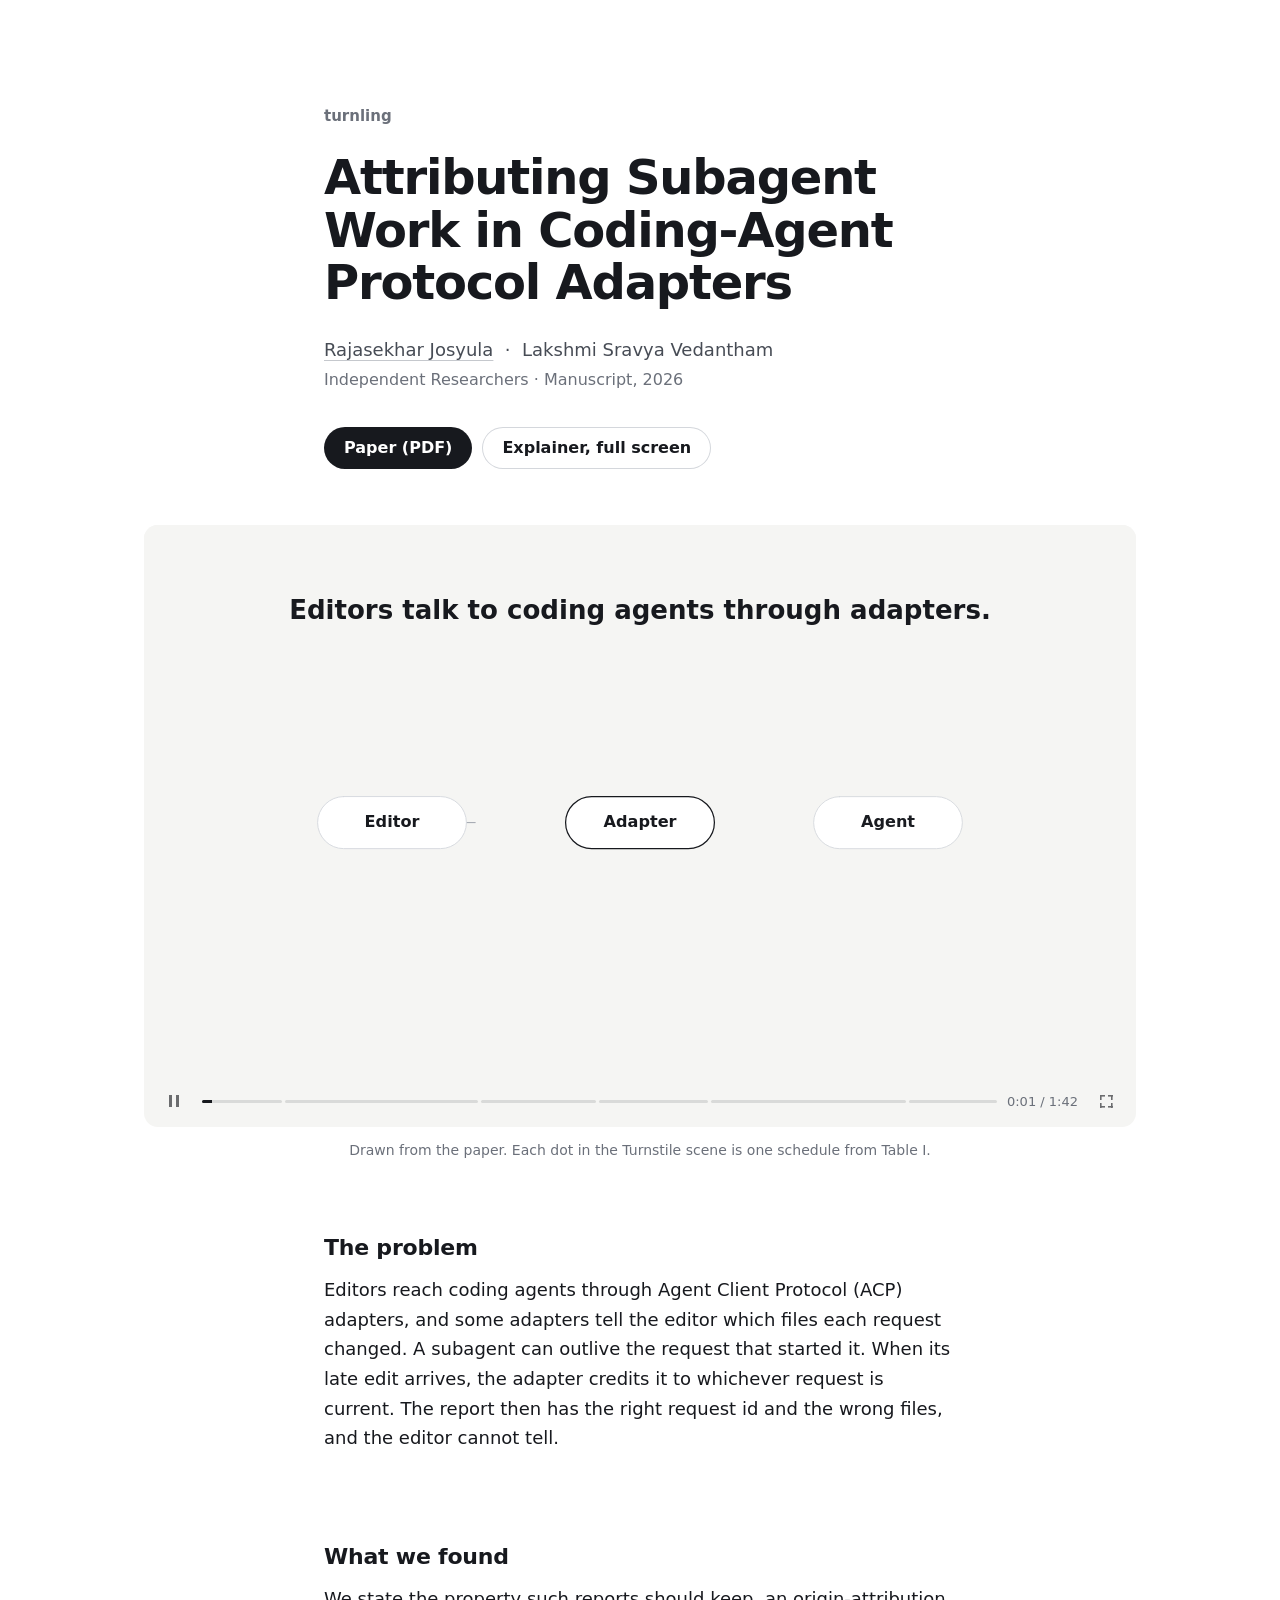
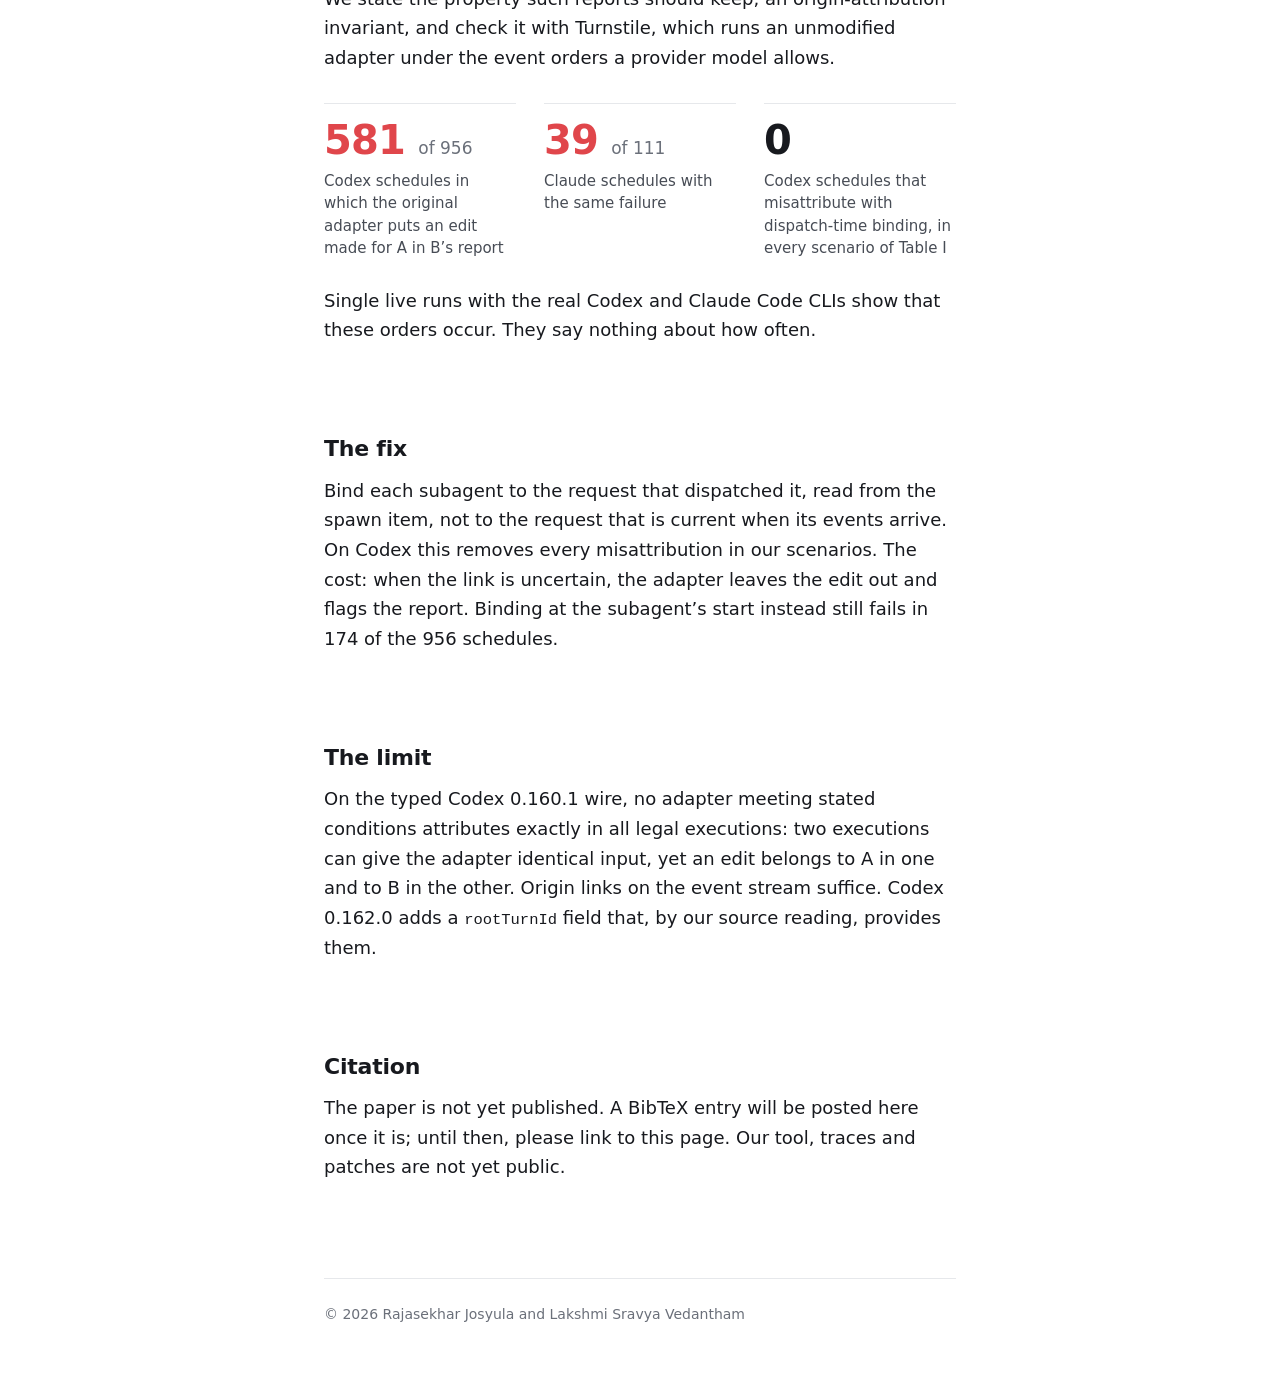
==== commit 3fbd497c: "Smoother film: scene hand-overs, match cut into Turnstile, live counter; wording fixes" ====
--- a/index.html
+++ b/index.html
@@ -115,7 +115,7 @@
 
   <section>
     <h2>Citation</h2>
-    <p>The paper is not yet published. A BibTeX entry will be posted here once it is; until then, please link to this page. The code is private until the paper is reviewed.</p>
+    <p>The paper is not yet published. A BibTeX entry will be posted here once it is; until then, please link to this page. Our tool, traces and patches are not yet public.</p>
   </section>
 </main>
 
--- a/assets/film.css
+++ b/assets/film.css
@@ -3,12 +3,13 @@
 .film-stage { position: relative; display: flex; justify-content: center; }
 .film-canvas { display: block; width: 100%; aspect-ratio: 16 / 9; cursor: pointer; }
 .film.portrait .film-canvas { aspect-ratio: 560 / 860; }
-.film-big { position: absolute; left: 50%; top: 64%; width: 64px; height: 64px; margin: -32px 0 0 -32px; padding: 0; border: 0; border-radius: 50%; background: #17191e; cursor: pointer; transition: opacity .3s, transform .3s; }
+.film-big { position: absolute; left: 50%; top: 64%; width: 64px; height: 64px; margin: -32px 0 0 -32px; padding: 0; border: 0; border-radius: 50%; background: #17191e; cursor: pointer; transition: opacity .3s, transform .3s, top 0s .3s; }
 .film-big::after { content: ""; position: absolute; left: 25px; top: 21px; border-style: solid; border-width: 11px 0 11px 17px; border-color: transparent transparent transparent #fff; }
 .film-big:hover { transform: scale(1.06); }
 .film-big:focus-visible { outline: 3px solid #2f62f5; outline-offset: 3px; }
 .film.portrait .film-big { top: 60%; }
-.film.started .film-big { opacity: 0; pointer-events: none; transform: scale(.9); }
+.film.started .film-big { opacity: 0; pointer-events: none; transform: scale(.9); top: 78%; }
+.film.portrait.started .film-big { top: 76%; }
 .film.ended .film-big { opacity: 1; pointer-events: auto; transform: none; }
 .film-bar { display: flex; align-items: center; gap: 10px; padding: 0 12px 8px; }
 .film-btn { flex: none; width: 36px; height: 36px; padding: 0; border: 0; border-radius: 8px; background: none; color: #17191e; cursor: pointer; display: grid; place-items: center; opacity: .62; }
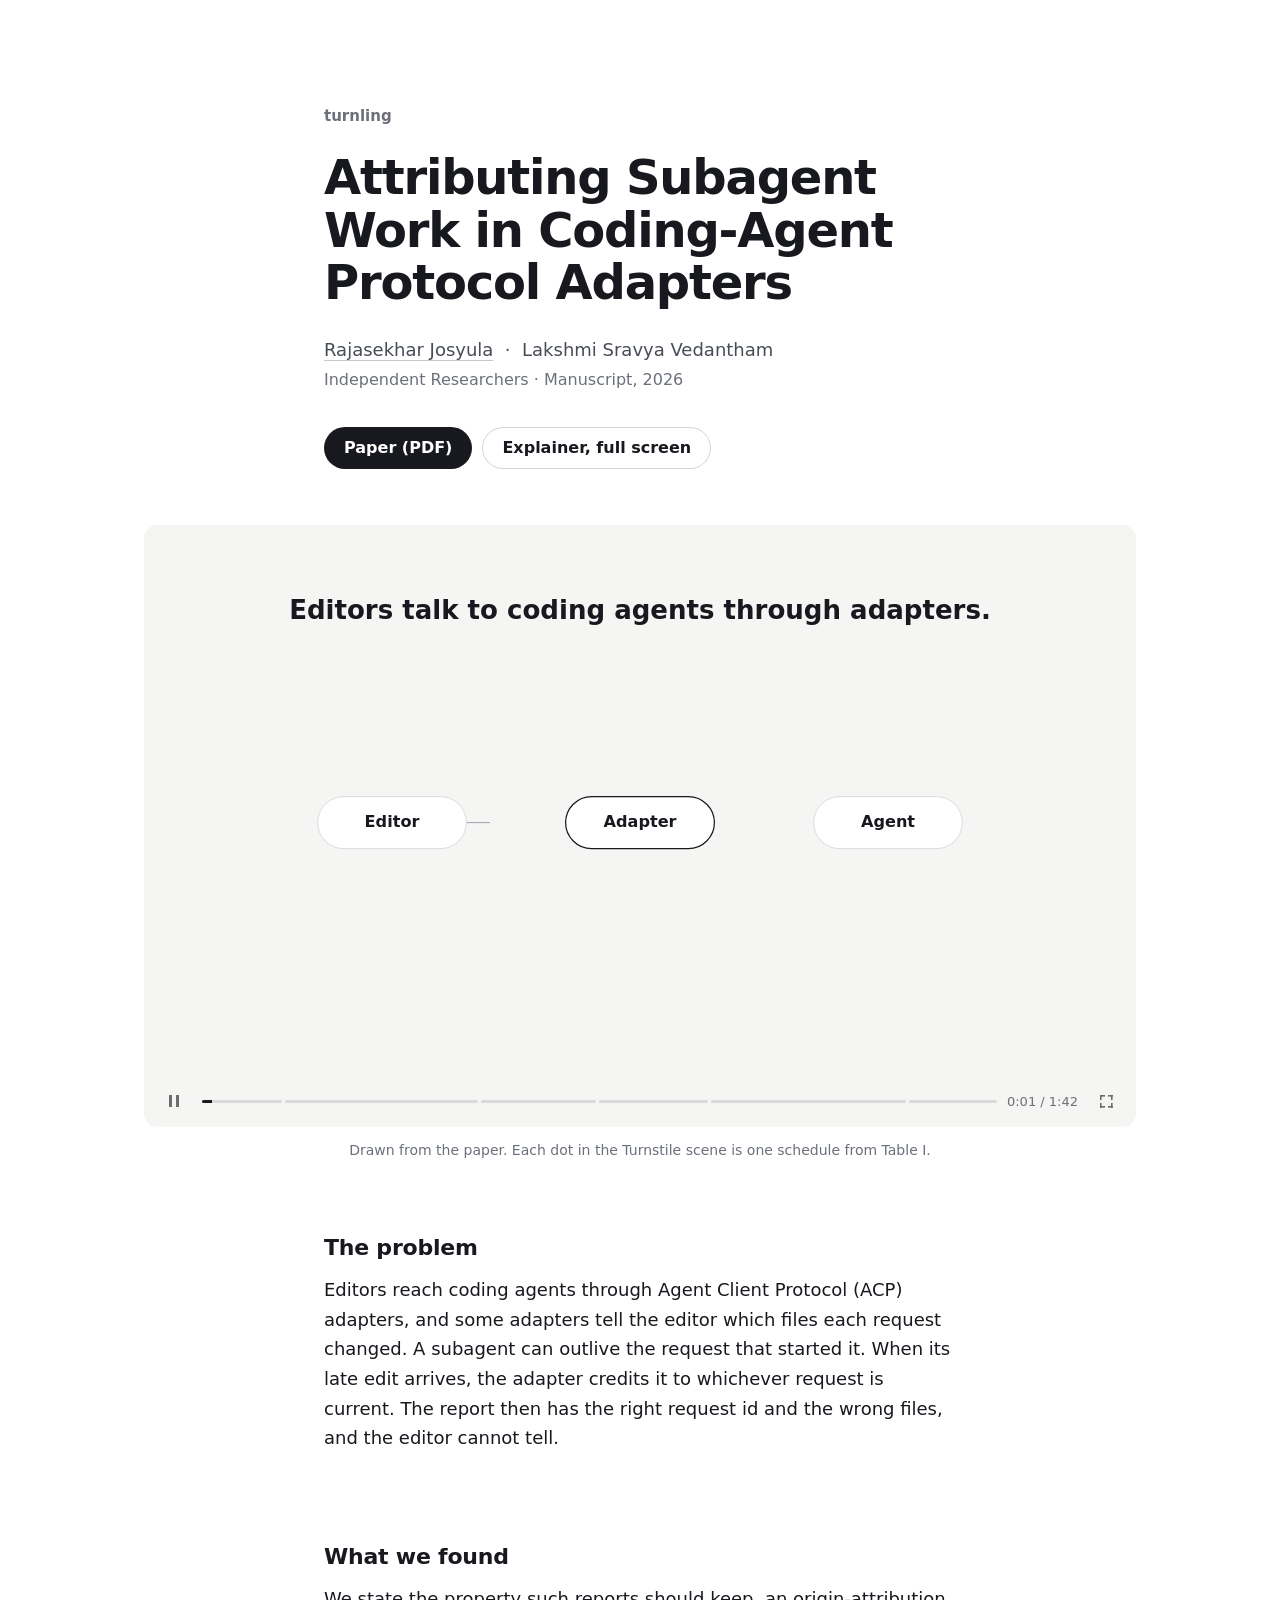
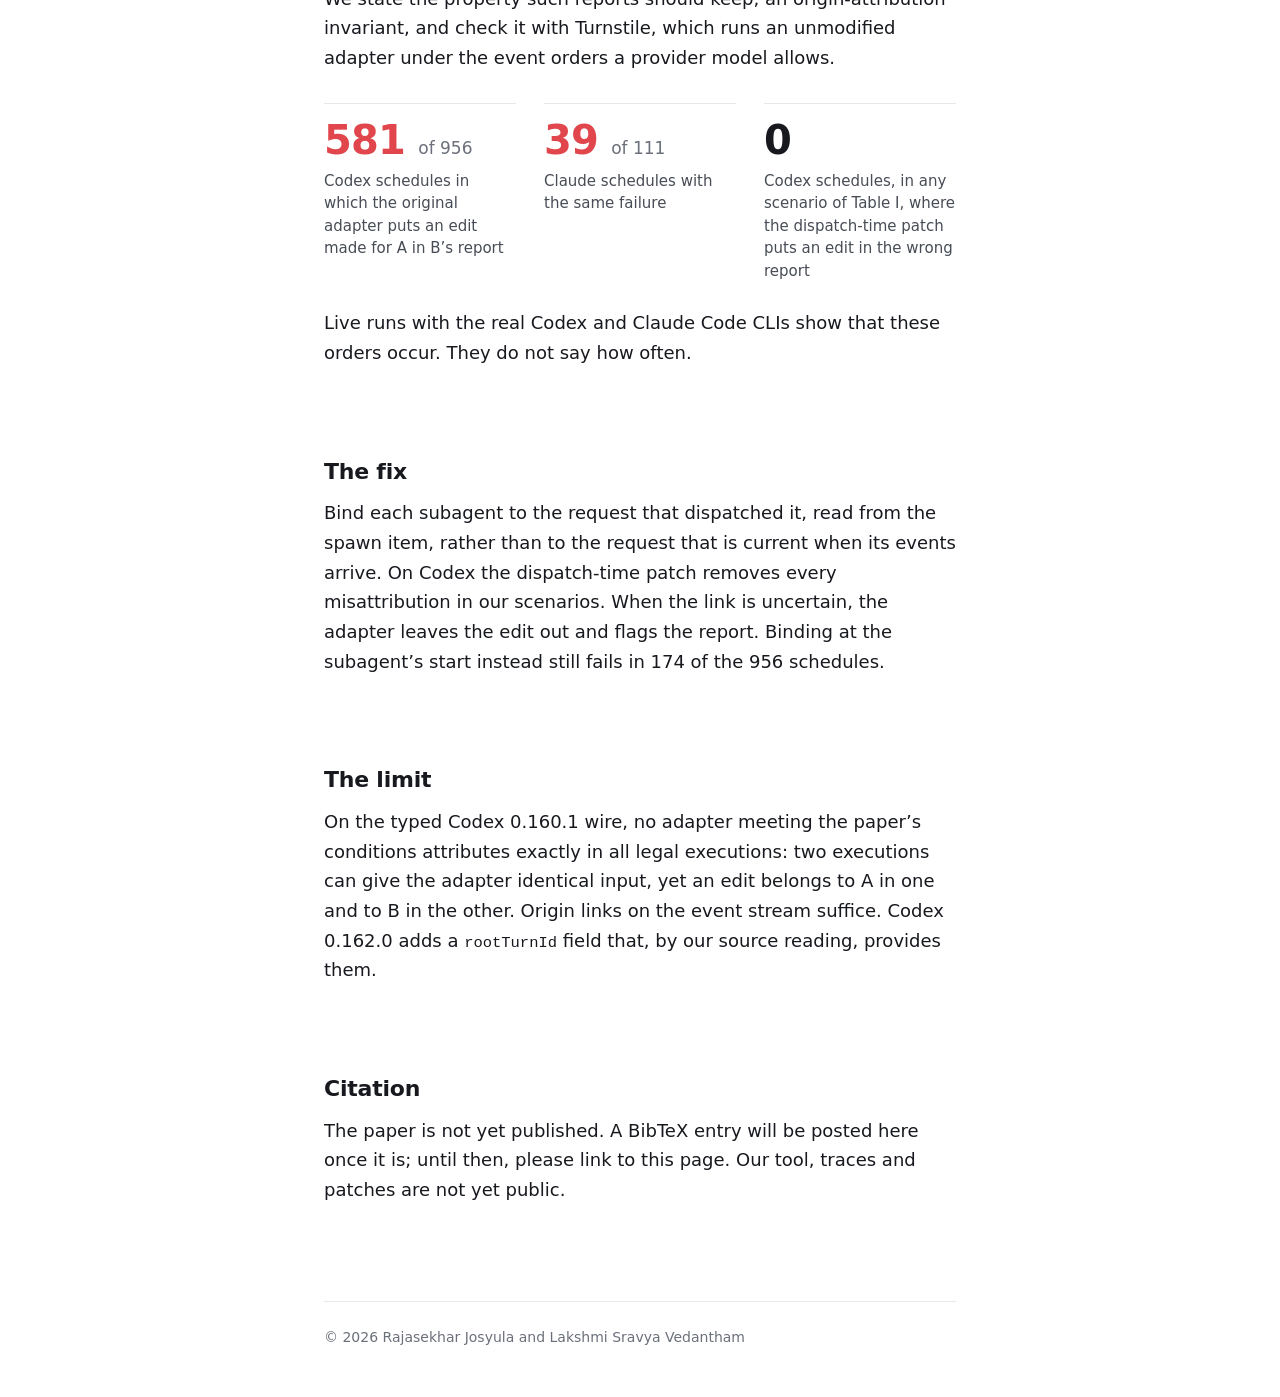
==== commit ee628120: "Wording: live runs, fix paragraph, stat caption; film headline matches its caption" ====
--- a/index.html
+++ b/index.html
@@ -98,19 +98,19 @@
     <dl class="stats">
       <div><dt class="bad">581 <small>of 956</small></dt><dd>Codex schedules in which the original adapter puts an edit made for A in B’s report</dd></div>
       <div><dt class="bad">39 <small>of 111</small></dt><dd>Claude schedules with the same failure</dd></div>
-      <div><dt>0</dt><dd>Codex schedules that misattribute with dispatch-time binding, in every scenario of Table I</dd></div>
+      <div><dt>0</dt><dd>Codex schedules, in any scenario of Table I, where the dispatch-time patch puts an edit in the wrong report</dd></div>
     </dl>
-    <p>Single live runs with the real Codex and Claude Code CLIs show that these orders occur. They say nothing about how often.</p>
+    <p>Live runs with the real Codex and Claude Code CLIs show that these orders occur. They do not say how often.</p>
   </section>
 
   <section>
     <h2>The fix</h2>
-    <p>Bind each subagent to the request that dispatched it, read from the spawn item, not to the request that is current when its events arrive. On Codex this removes every misattribution in our scenarios. The cost: when the link is uncertain, the adapter leaves the edit out and flags the report. Binding at the subagent’s start instead still fails in 174 of the 956 schedules.</p>
+    <p>Bind each subagent to the request that dispatched it, read from the spawn item, rather than to the request that is current when its events arrive. On Codex the dispatch-time patch removes every misattribution in our scenarios. When the link is uncertain, the adapter leaves the edit out and flags the report. Binding at the subagent’s start instead still fails in 174 of the 956 schedules.</p>
   </section>
 
   <section>
     <h2>The limit</h2>
-    <p>On the typed Codex 0.160.1 wire, no adapter meeting stated conditions attributes exactly in all legal executions: two executions can give the adapter identical input, yet an edit belongs to A in one and to B in the other. Origin links on the event stream suffice. Codex 0.162.0 adds a <code>rootTurnId</code> field that, by our source reading, provides them.</p>
+    <p>On the typed Codex 0.160.1 wire, no adapter meeting the paper’s conditions attributes exactly in all legal executions: two executions can give the adapter identical input, yet an edit belongs to A in one and to B in the other. Origin links on the event stream suffice. Codex 0.162.0 adds a <code>rootTurnId</code> field that, by our source reading, provides them.</p>
   </section>
 
   <section>
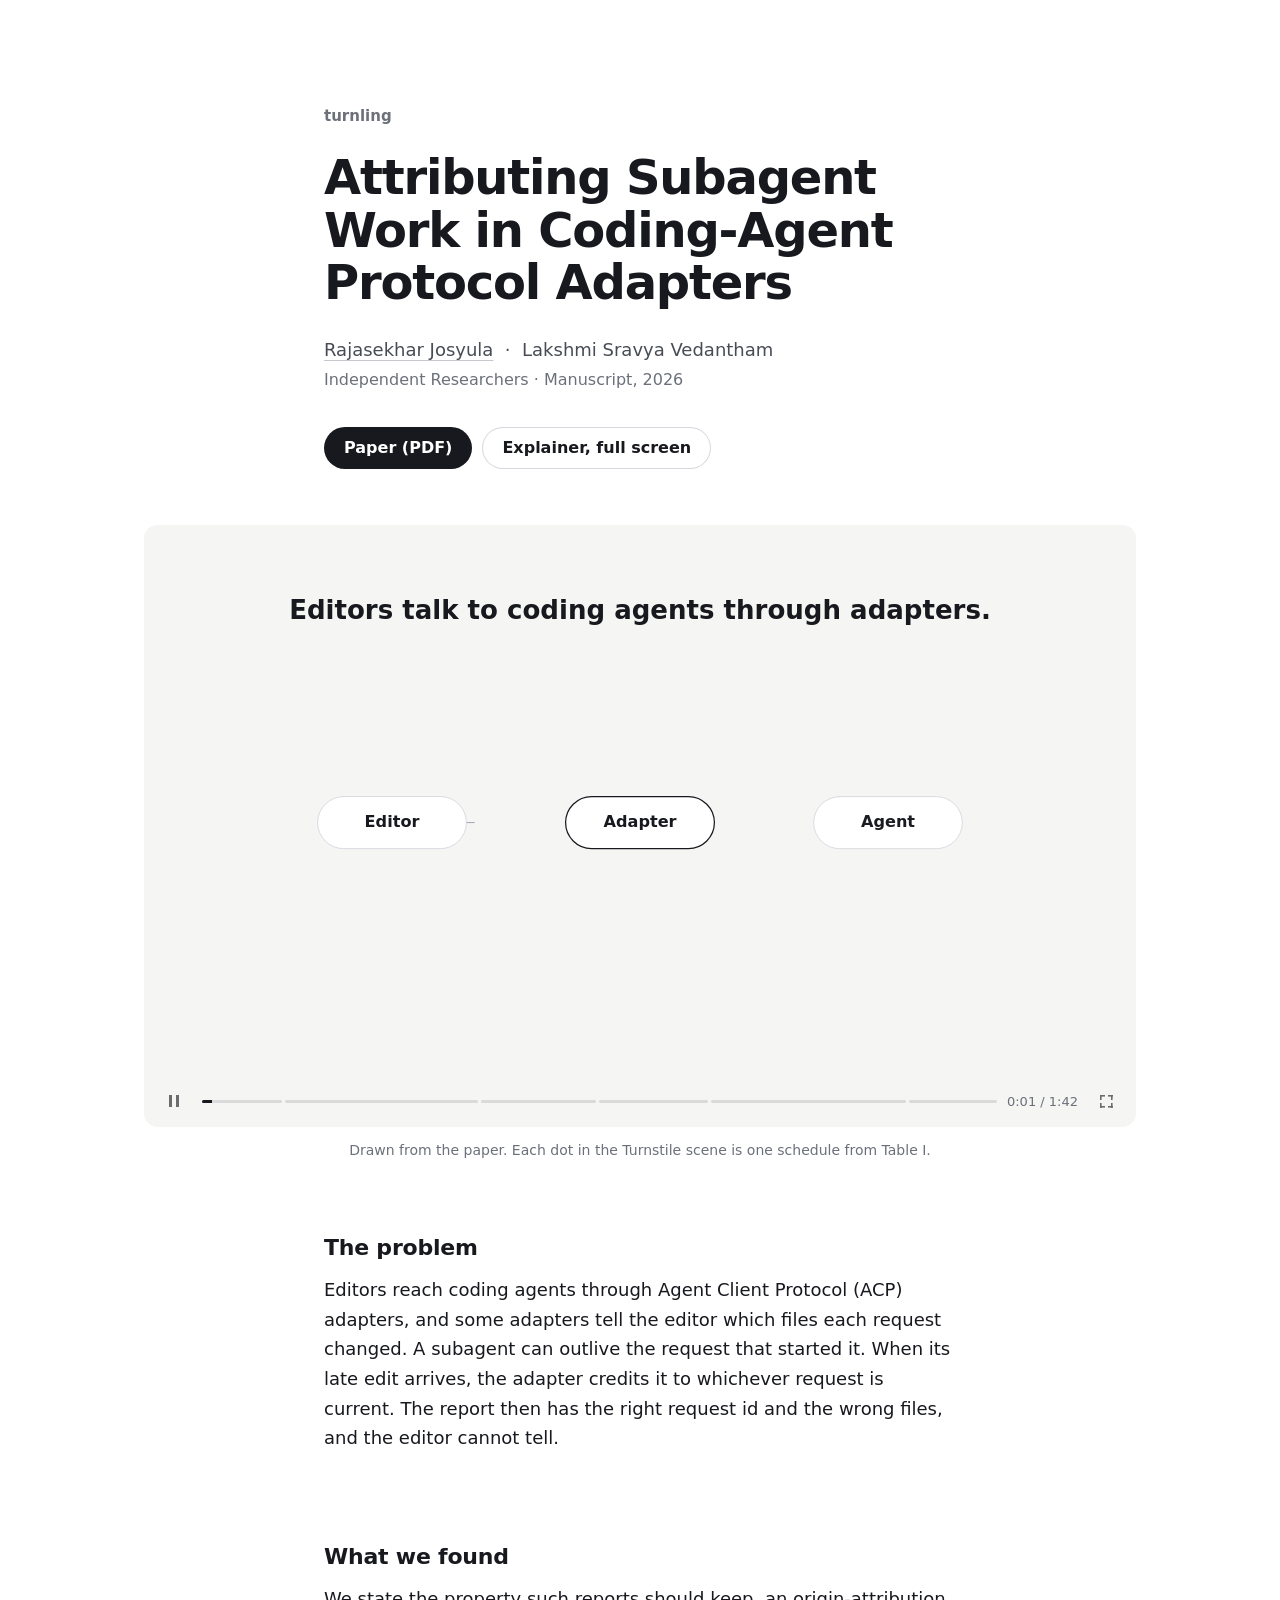
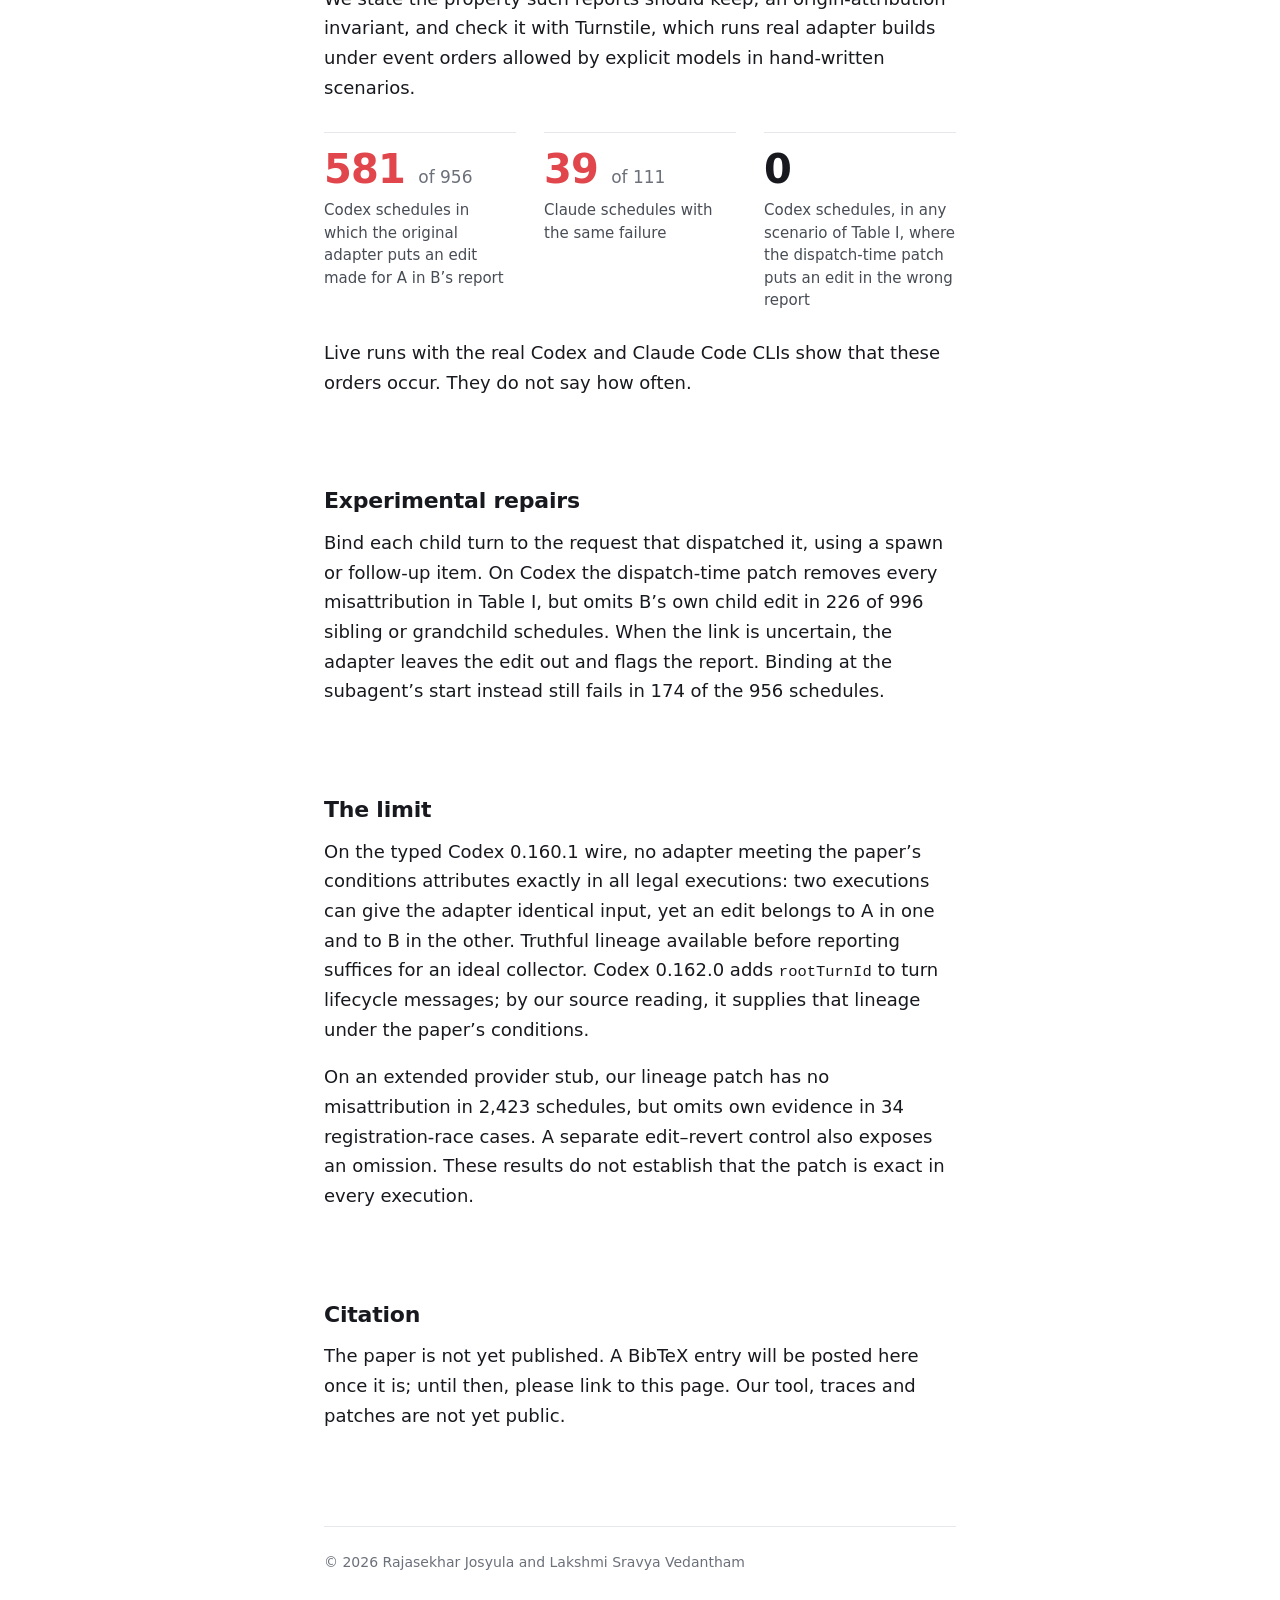
==== commit 45868cc9: "Publish audited eight-page preprint and qualify repair claims" ====
--- a/index.html
+++ b/index.html
@@ -7,7 +7,7 @@
 <meta http-equiv="Content-Security-Policy" content="default-src 'none'; script-src 'self'; style-src 'self' 'unsafe-inline'; img-src data:; base-uri 'none'; form-action 'none'">
 <meta name="referrer" content="no-referrer">
 <title>turnling: Attributing Subagent Work in Coding-Agent Protocol Adapters</title>
-<meta name="description" content="When a subagent outlives the request that started it, a coding-agent protocol adapter can credit its edits to a later request. We state an origin-attribution invariant, check two ACP adapters with Turnstile, prove a limit and a sufficient condition, and evaluate two fixes.">
+<meta name="description" content="Coding-agent protocol adapters can credit a subagent's edits to a later request. We study two ACP adapters with Turnstile, compare experimental repairs, and establish a conditional limit on attribution from typed provider messages.">
 <meta property="og:title" content="turnling: Attributing Subagent Work in Coding-Agent Protocol Adapters">
 <meta property="og:description" content="An edit made for request A appears in B’s report in 581 of 956 Codex schedules and 39 of 111 Claude schedules on the original ACP adapters.">
 <link rel="icon" href="data:image/svg+xml,%3Csvg xmlns='http://www.w3.org/2000/svg' viewBox='0 0 16 16'%3E%3Crect x='1' y='6' width='9' height='4' rx='2' fill='%232F62F5'/%3E%3Crect x='11' y='6' width='4' height='4' rx='1' fill='%23E0464B'/%3E%3C/svg%3E">
@@ -94,7 +94,7 @@
 
   <section>
     <h2>What we found</h2>
-    <p>We state the property such reports should keep, an origin-attribution invariant, and check it with Turnstile, which runs an unmodified adapter under the event orders a provider model allows.</p>
+    <p>We state the property such reports should keep, an origin-attribution invariant, and check it with Turnstile, which runs real adapter builds under event orders allowed by explicit models in hand-written scenarios.</p>
     <dl class="stats">
       <div><dt class="bad">581 <small>of 956</small></dt><dd>Codex schedules in which the original adapter puts an edit made for A in B’s report</dd></div>
       <div><dt class="bad">39 <small>of 111</small></dt><dd>Claude schedules with the same failure</dd></div>
@@ -104,13 +104,14 @@
   </section>
 
   <section>
-    <h2>The fix</h2>
-    <p>Bind each subagent to the request that dispatched it, read from the spawn item, rather than to the request that is current when its events arrive. On Codex the dispatch-time patch removes every misattribution in our scenarios. When the link is uncertain, the adapter leaves the edit out and flags the report. Binding at the subagent’s start instead still fails in 174 of the 956 schedules.</p>
+    <h2>Experimental repairs</h2>
+    <p>Bind each child turn to the request that dispatched it, using a spawn or follow-up item. On Codex the dispatch-time patch removes every misattribution in Table I, but omits B’s own child edit in 226 of 996 sibling or grandchild schedules. When the link is uncertain, the adapter leaves the edit out and flags the report. Binding at the subagent’s start instead still fails in 174 of the 956 schedules.</p>
   </section>
 
   <section>
     <h2>The limit</h2>
-    <p>On the typed Codex 0.160.1 wire, no adapter meeting the paper’s conditions attributes exactly in all legal executions: two executions can give the adapter identical input, yet an edit belongs to A in one and to B in the other. Origin links on the event stream suffice. Codex 0.162.0 adds a <code>rootTurnId</code> field that, by our source reading, provides them.</p>
+    <p>On the typed Codex 0.160.1 wire, no adapter meeting the paper’s conditions attributes exactly in all legal executions: two executions can give the adapter identical input, yet an edit belongs to A in one and to B in the other. Truthful lineage available before reporting suffices for an ideal collector. Codex 0.162.0 adds <code>rootTurnId</code> to turn lifecycle messages; by our source reading, it supplies that lineage under the paper’s conditions.</p>
+    <p>On an extended provider stub, our lineage patch has no misattribution in 2,423 schedules, but omits own evidence in 34 registration-race cases. A separate edit–revert control also exposes an omission. These results do not establish that the patch is exact in every execution.</p>
   </section>
 
   <section>
